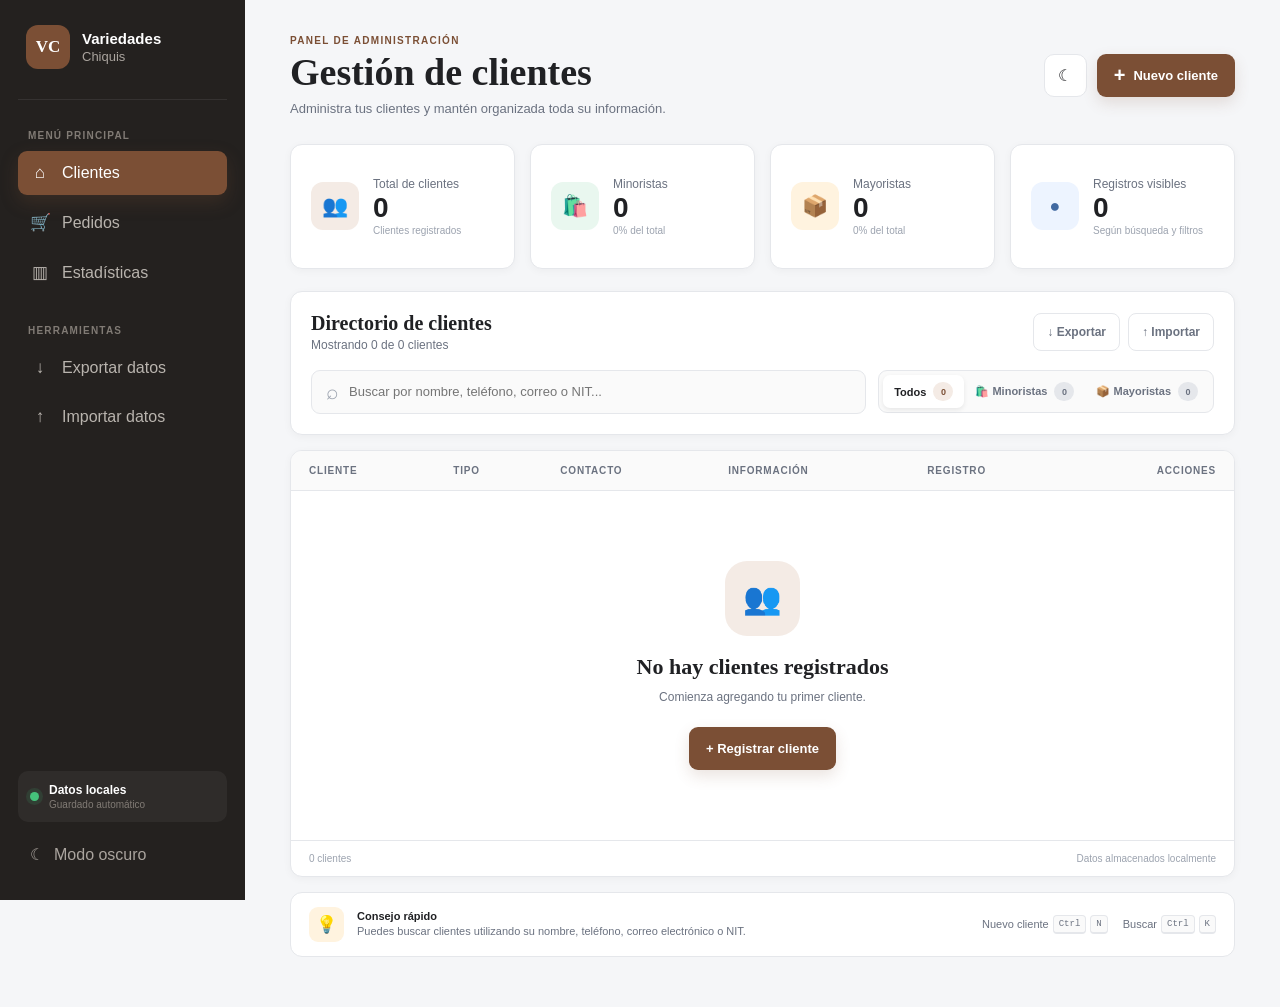
==== index.html @ 00193e31 "Octavo  cambio - Variedades Chisquis S.A~" ====
<!DOCTYPE html>
<!DOCTYPE html>

<html lang="es">
<head>
<meta charset="utf-8"/>
<meta content="width=device-width, initial-scale=1.0" name="viewport"/>
<meta content="Sistema de gestión de clientes de Variedades Chiquis" name="description"/>
<title>Variedades Chiquis | Gestión de Clientes</title>
<link href="https://fonts.googleapis.com" rel="preconnect"/>
<link crossorigin="" href="https://fonts.gstatic.com" rel="preconnect"/>
<link href="cliente.css" rel="stylesheet"/>
<link href="cliente.css" rel="stylesheet"/>
</head>
<body>
<div class="app">
<aside class="sidebar" id="sidebar">
<div class="sidebar-brand">
<div class="brand-logo">
                    VC
                </div>
<div>
<strong>Variedades</strong>
<span>Chiquis</span>
</div>
</div>
<nav class="sidebar-nav">
<p class="nav-title">MENÚ PRINCIPAL</p>
<a class="nav-item active" href="cliente.html" id="btnNavClientes">
<span class="nav-icon">⌂</span>
<span>Clientes</span>
</a>
<a class="nav-item" href="pedidos.html" id="btnNavPedidos">
<span class="nav-icon">🛒</span>
<span>Pedidos</span>
</a>
<button class="nav-item" id="btnNavEstadisticas" type="button">
<span class="nav-icon">▥</span>
<span>Estadísticas</span>
</button>
<p class="nav-title">HERRAMIENTAS</p>
<button class="nav-item" id="btnExportarNav" type="button">
<span class="nav-icon">↓</span>
<span>Exportar datos</span>
</button>
<button class="nav-item" id="btnImportarNav" type="button">
<span class="nav-icon">↑</span>
<span>Importar datos</span>
</button>
</nav>
<div class="sidebar-bottom">
<div class="storage-status">
<span class="status-dot"></span>
<div>
<strong>Datos locales</strong>
<small>Guardado automático</small>
</div>
</div>
<button class="theme-button" id="btnTema" title="Cambiar tema" type="button">
<span id="themeIcon">☾</span>
<span>Modo oscuro</span>
</button>
</div>
</aside>
<main class="main-content">
<!-- HEADER -->
<header class="top-header">
<div class="mobile-brand">
<button aria-label="Abrir menú" class="menu-button" id="btnMenu" type="button">

                        ☰

                    </button>
<div class="mobile-logo">
                        VC
                    </div>
</div>
<div class="welcome">
<span class="eyebrow">
                        PANEL DE ADMINISTRACIÓN
                    </span>
<h1 id="tituloPrincipal">Gestión de clientes</h1>
<p id="descripcionPrincipal">Administra tus clientes y mantén organizada toda su información.</p>
</div>
<div class="header-actions">
<button class="icon-button" id="btnTemaDesktop" title="Cambiar tema" type="button">

                        ☾

                    </button>
<button class="btn btn-primary" id="btnNuevo" type="button">
<span class="plus-icon">+</span>
<span id="textoBtnNuevo">Nuevo cliente</span>
</button>
</div>
</header>
<section class="stats-grid">
<article class="stat-card stat-card-main">
<div class="stat-card-icon">
                        👥
                    </div>
<div class="stat-card-content">
<span>Total de clientes</span>
<strong id="statTotal">
                            0
                        </strong>
<small>
                            Clientes registrados
                        </small>
</div>
</article>
<article class="stat-card">
<div class="stat-card-icon minorista-icon">
                        🛍️
                    </div>
<div class="stat-card-content">
<span>Minoristas</span>
<strong id="statMinorista">
                            0
                        </strong>
<small id="porcentajeMinorista">
                            0% del total
                        </small>
</div>
</article>
<article class="stat-card">
<div class="stat-card-icon mayorista-icon">
                        📦
                    </div>
<div class="stat-card-content">
<span>Mayoristas</span>
<strong id="statMayorista">
                            0
                        </strong>
<small id="porcentajeMayorista">
                            0% del total
                        </small>
</div>
</article>
<article class="stat-card">
<div class="stat-card-icon active-icon">
                        ●
                    </div>
<div class="stat-card-content">
<span>Registros visibles</span>
<strong id="statVisibles">
                            0
                        </strong>
<small>
                            Según búsqueda y filtros
                        </small>
</div>
</article>
</section>
<!-- ESTADÍSTICAS DE PEDIDOS -->

<section class="toolbar-card" id="clientesToolbar">
<div class="toolbar-top">
<div>
<h2>
                            Directorio de clientes
                        </h2>
<p id="resultadoTexto">
                            Mostrando todos los clientes
                        </p>
</div>
<div class="toolbar-actions">
<button class="secondary-button" id="btnExportar" type="button">

                            ↓ Exportar

                        </button>
<button class="secondary-button" id="btnImportar" type="button">

                            ↑ Importar

                        </button>
<input accept=".json" hidden="" id="inputImportar" type="file"/>
</div>
</div>
<div class="toolbar-bottom">
<div class="search-box">
<span class="search-icon">
                            ⌕
                        </span>
<input autocomplete="off" id="searchInput" placeholder="Buscar por nombre, teléfono, correo o NIT..." type="search"/>
<button class="clear-search" id="btnLimpiarBusqueda" title="Limpiar búsqueda" type="button">

                            ×

                        </button>
</div>
<div class="filter-container">
<button class="filter-button active" data-filter="todos" type="button">

                            Todos
                            <span id="countTodos">0</span>
</button>
<button class="filter-button" data-filter="minorista" type="button">

                            🛍️ Minoristas
                            <span id="countMinoristas">0</span>
</button>
<button class="filter-button" data-filter="mayorista" type="button">

                            📦 Mayoristas
                            <span id="countMayoristas">0</span>
</button>
</div>
</div>
</section>
<section class="table-card" id="clientesTableSection">
<div class="table-responsive">
<table class="clientes-table">
<thead>
<tr>
<th>Cliente</th>
<th>Tipo</th>
<th>Contacto</th>
<th>Información</th>
<th>Registro</th>
<th class="actions-header">
                                    Acciones
                                </th>
</tr>
</thead>
<tbody id="tablaBody">
</tbody>
</table>
</div>
<!-- ESTADO VACÍO -->
<div class="empty-state" hidden="" id="emptyState">
<div class="empty-illustration">
                        👥
                    </div>
<h2 id="emptyTitle">
                        No hay clientes registrados
                    </h2>
<p id="emptyDescription">
                        Comienza agregando tu primer cliente.
                    </p>
<button class="btn btn-primary" id="btnNuevoVacio" type="button">

                        + Registrar cliente

                    </button>
</div>
<div class="table-footer">
<span id="tableFooterText">
                        0 clientes
                    </span>
<span>
                        Datos almacenados localmente
                    </span>
</div>
</section>
<!-- MÓDULO DE PEDIDOS -->

<!-- FORMULARIO DE PEDIDO -->

<!-- DETALLE DE PEDIDO -->

<section class="help-card">
<div class="help-icon">
                    💡
                </div>
<div>
<strong>
                        Consejo rápido
                    </strong>
<p>Puedes buscar clientes utilizando su nombre, teléfono, correo electrónico o NIT.</p>
</div>
<div class="keyboard-shortcuts">
<span>
                        Nuevo cliente
                        <kbd>Ctrl</kbd>
<kbd>N</kbd>
</span>
<span>
                        Buscar
                        <kbd>Ctrl</kbd>
<kbd>K</kbd>
</span>
</div>
</section>
</main>
</div>
<div class="overlay" hidden="" id="overlay">
</div>
<aside aria-hidden="true" class="panel" id="panel">
<form id="clienteForm" novalidate="">
<div class="panel-header">
<div>
<span class="panel-eyebrow">
                        CLIENTE
                    </span>
<h2 id="panelTitulo">
                        Nuevo cliente
                    </h2>
<p>
                        Completa la información solicitada.
                    </p>
</div>
<button aria-label="Cerrar" class="btn-close" id="btnCerrarPanel" type="button">

                    ×

                </button>
</div>
<input id="clienteId" type="hidden"/>
<!-- TIPO -->
<div class="form-section">
<div class="section-heading">
<span class="section-number">
                        01
                    </span>
<div>
<strong>
                            Tipo de cliente
                        </strong>
<small>
                            Selecciona la categoría
                        </small>
</div>
</div>
<div class="tipo-toggle">
<input checked="" id="tipoMinorista" name="tipo" type="radio" value="minorista"/>
<label class="tipo-opcion" for="tipoMinorista">
<span class="tipo-opcion-icon">
                            🛍️
                        </span>
<span>
<strong>Minorista</strong>
<small>Compra personal</small>
</span>
</label>
<input id="tipoMayorista" name="tipo" type="radio" value="mayorista"/>
<label class="tipo-opcion" for="tipoMayorista">
<span class="tipo-opcion-icon">
                            📦
                        </span>
<span>
<strong>Mayorista</strong>
<small>Compra por volumen</small>
</span>
</label>
</div>
<p class="field-hint" id="tipoHint">

                    Compra para uso personal, en unidades sueltas.

                </p>
</div>
<!-- DATOS PERSONALES -->
<div class="form-section">
<div class="section-heading">
<span class="section-number">
                        02
                    </span>
<div>
<strong>
                            Información personal
                        </strong>
<small>
                            Datos principales del cliente
                        </small>
</div>
</div>
<div class="field">
<label class="field-label" for="nombre">

                        Nombre completo
                        <span>*</span>
</label>
<div class="input-wrapper">
<span class="input-icon">
                            👤
                        </span>
<input id="nombre" maxlength="100" placeholder="Ej. Ana Lucía Pérez" type="text"/>
</div>
</div>
<div class="field-row">
<div class="field">
<label class="field-label" for="telefono">

                            Teléfono
                            <span>*</span>
</label>
<div class="input-wrapper">
<span class="input-icon">
                                ☎
                            </span>
<input id="telefono" maxlength="20" placeholder="5555-1234" type="tel"/>
</div>
</div>
<div class="field">
<label class="field-label" for="email">

                            Correo electrónico

                        </label>
<div class="input-wrapper">
<span class="input-icon">
                                @
                            </span>
<input id="email" maxlength="120" placeholder="cliente@correo.com" type="email"/>
</div>
</div>
</div>
<div class="field" id="campoDpi">
<label class="field-label" for="dpi">

                        DPI

                    </label>
<div class="input-wrapper">
<span class="input-icon">
                            ID
                        </span>
<input id="dpi" maxlength="20" placeholder="0000 00000 0000" type="text"/>
</div>
</div>
</div>
<!-- DIRECCIÓN -->
<div class="form-section">
<div class="section-heading">
<span class="section-number">
                        03
                    </span>
<div>
<strong>
                            Entrega
                        </strong>
<small>
                            Información para entregas
                        </small>
</div>
</div>
<div class="field">
<label class="field-label" for="direccion">

                        Dirección de entrega

                    </label>
<div class="textarea-wrapper">
<span class="textarea-icon">
                            📍
                        </span>
<textarea id="direccion" maxlength="300" placeholder="Zona, calle, avenida, referencia..." rows="3"></textarea>
</div>
</div>
</div>
<!-- MAYORISTA -->
<div class="form-section wholesale-section" hidden="" id="camposMayorista">
<div class="section-heading">
<span class="section-number">
                        04
                    </span>
<div>
<strong>
                            Información comercial
                        </strong>
<small>
                            Datos exclusivos para mayoristas
                        </small>
</div>
</div>
<div class="field-row">
<div class="field">
<label class="field-label" for="nit">

                            NIT
                            <span>*</span>
</label>
<input id="nit" maxlength="20" placeholder="1234567-8" type="text"/>
</div>
<div class="field">
<label class="field-label" for="descuento">

                            Descuento

                        </label>
<div class="input-suffix">
<input id="descuento" max="100" min="0" type="number" value="0"/>
<span>%</span>
</div>
</div>
</div>
<div class="field">
<label class="field-label" for="limiteCredito">

                        Límite de crédito

                    </label>
<div class="input-prefix">
<span>Q</span>
<input id="limiteCredito" min="0" step="0.01" type="number" value="0"/>
</div>
</div>
</div>
<!-- NOTAS -->
<div class="form-section">
<div class="section-heading">
<span class="section-number">
                        05
                    </span>
<div>
<strong>
                            Notas
                        </strong>
<small>
                            Información interna
                        </small>
</div>
</div>
<div class="field">
<label class="field-label" for="notas">

                        Notas internas

                    </label>
<textarea id="notas" maxlength="300" placeholder="Preferencias, horarios, observaciones..." rows="3"></textarea>
<div class="character-counter">
<span id="notasCounter">0</span>/300
                    </div>
</div>
</div>
<div class="panel-footer">
<button class="btn btn-secondary" id="btnCancelar" type="button">

                    Cancelar

                </button>
<button class="btn btn-primary" type="submit">
<span>✓</span>
                    Guardar cliente

                </button>
</div>
</form>
</aside>
<dialog id="dialogDetalle">
<div class="detail-modal">
<button class="modal-close" id="btnCerrarDetalle" type="button">

                ×

            </button>
<div class="detail-avatar" id="detalleAvatar">

                AP

            </div>
<h2 id="detalleNombre">
                Cliente
            </h2>
<span class="detail-badge" id="detalleTipo">

                Minorista

            </span>
<div class="detail-grid">
<div class="detail-item">
<span>📞 Teléfono</span>
<strong id="detalleTelefono">
                        -
                    </strong>
</div>
<div class="detail-item">
<span>✉ Correo</span>
<strong id="detalleEmail">
                        -
                    </strong>
</div>
<div class="detail-item">
<span>📍 Dirección</span>
<strong id="detalleDireccion">
                        -
                    </strong>
</div>
<div class="detail-item">
<span>📅 Registrado</span>
<strong id="detalleFecha">
                        -
                    </strong>
</div>
<div class="detail-item">
<span>Identificación</span>
<strong id="detalleIdentificacion">
                        -
                    </strong>
</div>
<div class="detail-item">
<span>Información comercial</span>
<strong id="detalleComercial">
                        -
                    </strong>
</div>
</div>
<div class="detail-notes" id="detalleNotasContainer">
<span>📝 Notas</span>
<p id="detalleNotas">
                    Sin notas registradas.
                </p>
</div>
<div class="detail-actions">
<button class="btn btn-secondary" id="btnEditarDetalle" type="button">

                    ✎ Editar

                </button>
<button class="btn btn-whatsapp" id="btnWhatsApp" type="button">

                    💬 WhatsApp

                </button>
<button class="btn btn-primary" id="btnLlamar" type="button">

                    ☎ Llamar

                </button>
</div>
</div>
</dialog>
<dialog id="dialogEliminar">
<div class="delete-modal">
<div class="delete-icon">
                ⚠️
            </div>
<h2>
                ¿Eliminar cliente?
            </h2>
<p>
                Estás a punto de eliminar a
                <strong id="dialogNombreCliente"></strong>.
            </p>
<span class="delete-warning">
                Esta acción no se puede deshacer.
            </span>
<div class="dialog-actions">
<button class="btn btn-secondary" id="btnCancelarEliminar" type="button">

                    Cancelar

                </button>
<button class="btn btn-danger" id="btnConfirmarEliminar" type="button">

                    Eliminar cliente

                </button>
</div>
</div>
</dialog>
<dialog id="dialogOpciones">
<div class="options-modal">
<div class="modal-heading">
<div>
<span class="panel-eyebrow">
                        ADMINISTRACIÓN
                    </span>
<h2>
                        Herramientas
                    </h2>
</div>
<button class="modal-close" id="btnCerrarOpciones" type="button">

                    ×

                </button>
</div>
<button class="option-item" id="btnCargarEjemplos" type="button">
<span>✨</span>
<div>
<strong>Cargar datos de ejemplo</strong>
<small>Agrega clientes de prueba al sistema.</small>
</div>
</button>
<button class="option-item" id="btnExportarOpciones" type="button">
<span>📥</span>
<div>
<strong>Exportar respaldo</strong>
<small>Descarga todos los clientes en formato JSON.</small>
</div>
</button>
<button class="option-item danger-option" id="btnEliminarTodos" type="button">
<span>🗑️</span>
<div>
<strong>Eliminar todos los clientes</strong>
<small>Esta acción eliminará todos los registros.</small>
</div>
</button>
</div>
</dialog>
<div class="toast" id="toast" role="status">
<span class="toast-icon" id="toastIcon">
            ✓
        </span>
<span id="toastMessage">
            Operación realizada.
        </span>
</div><button class="floating-button" id="btnFloating" title="Nuevo cliente" type="button">
        +
    </button>

<script src="cliente.js"></script></body>
</html>
---- cliente.css ----
/*VARIABLES*/

:root {

    --bg: #f5f6f8;
    --surface: #ffffff;
    --surface-2: #fafafa;
    --text: #202124;
    --text-secondary: #6b7280;
    --text-light: #9ca3af;
    --border: #e5e7eb;
    --primary: #7b4f35;
    --primary-dark: #603a27;
    --primary-light: #f4ebe5;
    --green: #23855b;
    --green-bg: #e9f7ef;
    --orange: #b86b1c;
    --orange-bg: #fff3df;
    --red: #c43c3c;
    --red-dark: #a82d2d;
    --red-bg: #fff0f0;
    --blue: #4169a1;
    --blue-bg: #edf4ff;
    --sidebar: #24211f;
    --shadow-sm:
        0 2px 8px rgba(0, 0, 0, 0.04);
    --shadow:
        0 10px 30px rgba(0, 0, 0, 0.07);
    --shadow-lg:
        0 20px 60px rgba(0, 0, 0, 0.16);
    --radius-sm: 8px;
    --radius: 12px;
    --radius-lg: 18px;
    --font-title: "Playfair Display", serif;
    --font: "DM Sans", sans-serif;
    --transition: 0.25s ease;
}

body.dark {

    --bg: #151413;
    --surface: #211f1d;
    --surface-2: #292725;
    --text: #f5f5f5;
    --text-secondary: #aaa6a1;
    --text-light: #817c77;
    --border: #3a3734;
    --primary-light: #392b23;
    --green-bg: #183528;
    --orange-bg: #392c1d;
    --red-bg: #392020;
    --blue-bg: #202d40;
    --sidebar: #181716;
}

* {
    box-sizing: border-box;
    margin: 0;
    padding: 0;
}

html {
    scroll-behavior: smooth;
}

body {

    min-height: 100vh;
    background: var(--bg);
    color: var(--text);
    font-family: var(--font);
    transition:
        background var(--transition),
        color var(--transition);
}

button,
input,
textarea {
    font: inherit;
}

button {
    border: 0;
}

button:focus-visible,
input:focus-visible,
textarea:focus-visible {
    outline: 3px solid rgba(123, 79, 53, 0.2);
    outline-offset: 2px;
}

.app {
    min-height: 100vh;
    display: flex;
}

.sidebar {

    position: fixed;
    left: 0;
    top: 0;
    width: 245px;
    height: 100vh;
    display: flex;
    flex-direction: column;
    padding: 25px 18px;
    background: var(--sidebar);
    color: white;
    z-index: 150;
}

.sidebar-brand {

    display: flex;
    align-items: center;
    gap: 12px;
    padding: 0 8px 30px;
    border-bottom:
        1px solid rgba(255,255,255,0.08);
}

.brand-logo {

    width: 44px;
    height: 44px;

    display: flex;
    align-items: center;
    justify-content: center;
    border-radius: 12px;
    background: var(--primary);
    color: white;
    font-family: var(--font-title);
    font-weight: 700;
    font-size: 17px;
}

.sidebar-brand strong,
.sidebar-brand span {
    display: block;
}

.sidebar-brand strong {
    font-size: 15px;
}

.sidebar-brand span {
    color: #aaa49e;
    font-size: 13px;
    margin-top: 2px;
}


/* NAV */

.sidebar-nav {
    padding-top: 30px;
    flex: 1;
}

.nav-title {

    margin: 0 10px 10px;
    color: #817b75;
    font-size: 10px;
    font-weight: 700;
    letter-spacing: 0.12em;
}

.nav-title:not(:first-child) {
    margin-top: 30px;
}

.nav-item {

    width: 100%;
    display: flex;
    align-items: center;
    gap: 12px;
    padding: 12px;
    margin-bottom: 5px;
    border-radius: 9px;
    background: transparent;
    color: #b9b4ae;
    text-align: left;
    cursor: pointer;
    text-decoration: none;
    transition: var(--transition);
}

.nav-item:hover {

    background: rgba(255,255,255,0.07);
    color: white;
}

.nav-item.active {

    background: var(--primary);
    color: white;
    box-shadow:
        0 7px 18px rgba(123,79,53,0.25);
}

.nav-icon {

    width: 20px;
    text-align: center;
    font-size: 17px;
}


/* SIDEBAR BOTTOM */

.sidebar-bottom {
    padding-top: 20px;
}

.storage-status {

    display: flex;
    align-items: center;
    gap: 10px;
    padding: 12px;
    margin-bottom: 12px;
    border-radius: 10px;
    background: rgba(255,255,255,0.05);
}

.status-dot {

    width: 9px;
    height: 9px;
    border-radius: 50%;
    background: #45c27b;
    box-shadow:
        0 0 0 4px rgba(69,194,123,0.12);
}

.storage-status strong,
.storage-status small {
    display: block;
}

.storage-status strong {
    font-size: 12px;
}

.storage-status small {
    margin-top: 2px;
    color: #817b75;
    font-size: 10px;
}

.theme-button {

    width: 100%;

    display: flex;
    align-items: center;
    gap: 10px;
    padding: 11px 12px;
    border-radius: 9px;
    background: transparent;
    color: #aaa49e;
    cursor: pointer;
    transition: var(--transition);
}

.theme-button:hover {
    background: rgba(255,255,255,0.07);
    color: white;
}

.main-content {

    width: calc(100% - 245px);
    margin-left: 245px;
    padding: 35px 45px 50px;
    max-width: 1700px;
}

.top-header {

    display: flex;
    align-items: center;
    justify-content: space-between;
    gap: 30px;
    margin-bottom: 28px;
}

.eyebrow,
.panel-eyebrow {

    display: block;
    margin-bottom: 5px;
    color: var(--primary);
    font-size: 10px;
    font-weight: 700;
    letter-spacing: 0.13em;
}

.welcome h1 {

    font-family: var(--font-title);
    font-size: clamp(28px, 3vw, 38px);
    line-height: 1.15;
}

.welcome p {

    margin-top: 6px;
    color: var(--text-secondary);
    font-size: 13px;
}

.header-actions {

    display: flex;
    align-items: center;
    gap: 10px;
}

.icon-button {

    width: 43px;
    height: 43px;
    border: 1px solid var(--border);
    border-radius: 10px;
    background: var(--surface);
    color: var(--text);
    cursor: pointer;
    transition: var(--transition);
}

.icon-button:hover {
    transform: translateY(-2px);
    box-shadow: var(--shadow-sm);
}

.mobile-brand,
.menu-button {
    display: none;
}

.btn {

    min-height: 43px;
    display: inline-flex;
    align-items: center;
    justify-content: center;
    gap: 8px;
    padding: 0 17px;
    border-radius: 9px;
    font-size: 13px;
    font-weight: 600;
    cursor: pointer;
    transition:
        transform var(--transition),
        background var(--transition),
        box-shadow var(--transition);
}

.btn:hover {
    transform: translateY(-1px);
}

.btn-primary {

    background: var(--primary);

    color: white;
    box-shadow:
        0 6px 15px rgba(123,79,53,0.16);
}

.btn-primary:hover {
    background: var(--primary-dark);
}

.btn-secondary {

    background: var(--surface-2);
    color: var(--text);
    border: 1px solid var(--border);
}

.btn-secondary:hover {
    background: var(--border);
}

.btn-danger {

    background: var(--red);
    color: white;
}

.btn-danger:hover {
    background: var(--red-dark);
}

.btn-whatsapp {
    background: #1f9d63;
    color: white;
}

.plus-icon {
    font-size: 20px;
    line-height: 0;
}

.stats-grid {

    display: grid;
    grid-template-columns:
        repeat(4, 1fr);
    gap: 15px;
    margin-bottom: 22px;
}

.stat-card {

    display: flex;
    align-items: center;
    gap: 14px;
    min-height: 125px;
    padding: 20px;
    background: var(--surface);
    border:
        1px solid var(--border);
    border-radius: var(--radius);
    box-shadow: var(--shadow-sm);
    transition: var(--transition);
}

.stat-card:hover {

    transform: translateY(-3px);
    box-shadow: var(--shadow);
}

.stat-card-icon {

    width: 48px;
    height: 48px;
    flex-shrink: 0;
    display: flex;
    align-items: center;
    justify-content: center;
    border-radius: 12px;
    background: var(--primary-light);
    font-size: 21px;
}

.minorista-icon {
    background: var(--green-bg);
}

.mayorista-icon {
    background: var(--orange-bg);
}

.active-icon {

    background: var(--blue-bg);
    color: var(--blue);
    font-size: 18px;
}

.stat-card-content span,
.stat-card-content small {

    display: block;
}

.stat-card-content span {

    color: var(--text-secondary);
    font-size: 12px;
}

.stat-card-content strong {

    display: block;
    margin: 3px 0;
    font-size: 28px;
    line-height: 1;
}

.stat-card-content small {

    color: var(--text-light);
    font-size: 10px;
}

.toolbar-card {

    padding: 20px;
    margin-bottom: 15px;
    background: var(--surface);
    border:
        1px solid var(--border);
    border-radius: var(--radius);
    box-shadow: var(--shadow-sm);
}

.toolbar-top {

    display: flex;
    align-items: center;
    justify-content: space-between;
    gap: 20px;
    margin-bottom: 18px;
}

.toolbar-top h2 {

    font-family: var(--font-title);
    font-size: 20px;
}

.toolbar-top p {

    margin-top: 3px;
    color: var(--text-secondary);
    font-size: 12px;
}

.toolbar-actions {

    display: flex;
    gap: 8px;
}

.secondary-button {

    min-height: 38px;
    padding: 0 13px;
    border:
        1px solid var(--border);
    border-radius: 8px;
    background: var(--surface);
    color: var(--text-secondary);
    font-size: 12px;
    font-weight: 600;
    cursor: pointer;
    transition: var(--transition);
}

.secondary-button:hover {

    color: var(--text);
    background: var(--surface-2);
}

.toolbar-bottom {

    display: flex;
    align-items: center;
    gap: 12px;
}


/* SEARCH */

.search-box {

    position: relative;
    flex: 1;
    min-height: 43px;
    display: flex;
    align-items: center;
    border:
        1px solid var(--border);
    border-radius: 9px;
    background: var(--surface-2);
    transition: var(--transition);
}

.search-box:focus-within {

    border-color: var(--primary);
    box-shadow:
        0 0 0 3px rgba(123,79,53,0.08);
}

.search-icon {

    padding-left: 14px;
    color: var(--text-light);
    font-size: 21px;
}

.search-box input {

    width: 100%;
    height: 42px;
    padding: 0 10px;
    border: 0;
    outline: 0;
    background: transparent;
    color: var(--text);
    font-size: 13px;
}

.clear-search {

    display: none;
    margin-right: 8px;
    width: 25px;
    height: 25px;
    border-radius: 50%;
    background: var(--border);
    color: var(--text-secondary);
    cursor: pointer;
}

.clear-search.visible {
    display: block;
}

.filter-container {

    display: flex;
    padding: 4px;
    border-radius: 9px;
    background: var(--surface-2);
    border: 1px solid var(--border);
}

.filter-button {

    display: flex;
    align-items: center;
    gap: 7px;
    min-height: 33px;
    padding: 0 11px;
    border-radius: 7px;

    background: transparent;
    color: var(--text-secondary);
    font-size: 11px;
    font-weight: 600;
    cursor: pointer;
    transition: var(--transition);
}

.filter-button span {

    display: inline-flex;
    min-width: 20px;
    height: 19px;
    align-items: center;
    justify-content: center;
    border-radius: 10px;
    background: var(--border);
    font-size: 9px;
}

.filter-button:hover {
    color: var(--text);
}

.filter-button.active {

    background: var(--surface);
    color: var(--text);
    box-shadow:
        0 2px 5px rgba(0,0,0,0.08);
}

.filter-button.active span {
    background: var(--primary-light);
    color: var(--primary);
}

.table-card {

    overflow: hidden;
    background: var(--surface);
    border:
        1px solid var(--border);
    border-radius: var(--radius);
    box-shadow: var(--shadow-sm);
}

.table-responsive {
    width: 100%;
    overflow-x: auto;
}

.clientes-table {

    width: 100%;
    min-width: 900px;
    border-collapse: collapse;
}

.clientes-table th {

    padding: 14px 18px;
    background: var(--surface-2);
    border-bottom:
        1px solid var(--border);
    color: var(--text-secondary);
    text-align: left;
    font-size: 10px;
    font-weight: 700;
    text-transform: uppercase;
    letter-spacing: 0.08em;
}

.clientes-table td {

    padding: 16px 18px;
    border-bottom:
        1px solid var(--border);
    font-size: 12px;
    vertical-align: middle;
}

.clientes-table tbody tr {

    transition:
        background var(--transition);
}

.clientes-table tbody tr:hover {
    background: var(--surface-2);
}

.clientes-table tbody tr:last-child td {
    border-bottom: 0;
}

.cliente-info {
    display: flex;
    align-items: center;
    gap: 11px;
}

.cliente-avatar {
    width: 42px;
    height: 42px;
    flex-shrink: 0;
    display: flex;
    align-items: center;
    justify-content: center;
    border-radius: 50%;
    background: var(--primary-light);
    color: var(--primary);
    font-size: 12px;
    font-weight: 700;
}

.cliente-nombre {

    max-width: 190px;
    font-weight: 700;
    overflow: hidden;
    text-overflow: ellipsis;
    white-space: nowrap;
}

.cliente-subtitle {

    margin-top: 3px;
    color: var(--text-light);
    font-size: 10px;
}

.tipo-badge {

    display: inline-flex;
    align-items: center;
    gap: 5px;
    padding: 6px 9px;
    border-radius: 20px;
    font-size: 10px;
    font-weight: 700;
}

.tipo-badge--minorista {

    background: var(--green-bg);
    color: var(--green);
}

.tipo-badge--mayorista {

    background: var(--orange-bg);
    color: var(--orange);
}

.contacto span {
    display: block;
}

.contacto-phone {

    font-weight: 600;
    color: var(--text);
}

.contacto-email {

    margin-top: 3px;
    max-width: 180px;
    overflow: hidden;
    text-overflow: ellipsis;
    white-space: nowrap;
    color: var(--text-secondary);
    font-size: 10px;
}


/* INFO */

.info-item {

    display: flex;
    align-items: center;
    gap: 5px;
    margin-bottom: 4px;
    color: var(--text-secondary);
    font-size: 10px;
}

.info-item:last-child {
    margin-bottom: 0;
}

.actions-header {
    text-align: right !important;
}

.acciones {

    display: flex;
    justify-content: flex-end;
    gap: 5px;
}

.btn-accion {

    width: 33px;
    height: 33px;
    display: flex;
    align-items: center;
    justify-content: center;
    border:
        1px solid var(--border);
    border-radius: 8px;
    background: var(--surface);
    color: var(--text-secondary);
    cursor: pointer;
    transition: var(--transition);
}

.btn-accion:hover {

    background: var(--surface-2);
    color: var(--text);
    transform: translateY(-1px);
}

.btn-accion.eliminar:hover {

    background: var(--red-bg);
    border-color: #efbaba;
    color: var(--red);
}


/* TABLE FOOTER */

.table-footer {

    display: flex;
    align-items: center;
    justify-content: space-between;
    padding: 12px 18px;
    border-top:
        1px solid var(--border);
    color: var(--text-light);
    font-size: 10px;
}

.empty-state {
    padding: 70px 20px;
    text-align: center;
}

.empty-illustration {

    width: 75px;
    height: 75px;
    display: flex;
    align-items: center;
    justify-content: center;
    margin: 0 auto 18px;
    border-radius: 22px;
    background: var(--primary-light);
    font-size: 31px;
}

.empty-state h2 {

    font-family: var(--font-title);
    font-size: 22px;
}

.empty-state p {

    max-width: 420px;
    margin: 8px auto 20px;
    color: var(--text-secondary);
    font-size: 12px;
    line-height: 1.6;
}

.help-card {

    display: flex;
    align-items: center;
    gap: 13px;
    margin-top: 15px;
    padding: 14px 18px;
    border:
        1px solid var(--border);
    border-radius: var(--radius);
    background: var(--surface);
    color: var(--text-secondary);
    font-size: 11px;
}

.help-icon {

    width: 35px;
    height: 35px;
    display: flex;
    align-items: center;
    justify-content: center;
    border-radius: 9px;
    background: var(--orange-bg);
    font-size: 17px;
}

.help-card strong {

    display: block;
    color: var(--text);
    font-size: 11px;
}

.help-card p {

    margin-top: 2px;
    line-height: 1.4;
}

.keyboard-shortcuts {

    display: flex;
    gap: 15px;
    margin-left: auto;
}

.keyboard-shortcuts span {

    display: flex;
    align-items: center;
    gap: 4px;
    white-space: nowrap;
}

kbd {

    padding: 3px 5px;
    border:
        1px solid var(--border);
    border-bottom-width: 2px;
    border-radius: 4px;
    background: var(--surface-2);
    font-size: 9px;
}

.overlay {

    position: fixed;
    inset: 0;
    background: rgba(15,13,12,0.52);
    backdrop-filter: blur(2px);
    z-index: 140;
}

.overlay[hidden] {
    display: none;
}

.panel {

    position: fixed;
    top: 0;
    right: 0;
    width: min(530px, 100%);
    height: 100vh;
    overflow-y: auto;
    padding: 28px;
    background: var(--surface);
    z-index: 200;
    box-shadow: -15px 0 50px rgba(0,0,0,0.16);
    transform: translateX(100%);
    visibility: hidden;
    transition:
        transform 0.35s ease,
        visibility 0.35s ease;
}

.panel.is-open {

    transform: translateX(0);
    visibility: visible;
}

.panel-header {

    display: flex;

    justify-content: space-between;
    align-items: flex-start;
    gap: 20px;
    margin-bottom: 25px;
}

.panel-header h2 {

    font-family: var(--font-title);
    font-size: 27px;
}

.panel-header p {

    margin-top: 5px;
    color: var(--text-secondary);
    font-size: 11px;
}

.btn-close,
.modal-close {

    width: 38px;
    height: 38px;
    display: flex;
    align-items: center;
    justify-content: center;
    flex-shrink: 0;
    border-radius: 9px;
    background: var(--surface-2);
    border:
        1px solid var(--border);
    color: var(--text);
    cursor: pointer;
    font-size: 23px;
    transition: var(--transition);
}

.btn-close:hover,
.modal-close:hover {

    background: var(--red-bg);

    color: var(--red);
}

.form-section {

    margin-bottom: 25px;
    padding-bottom: 22px;
    border-bottom:
        1px solid var(--border);
}

.form-section:last-of-type {
    border-bottom: 0;
}

.section-heading {

    display: flex;
    align-items: center;
    gap: 10px;
    margin-bottom: 16px;
}

.section-number {

    width: 30px;
    height: 30px;
    display: flex;
    align-items: center;
    justify-content: center;
    border-radius: 8px;
    background: var(--primary-light);
    color: var(--primary);
    font-size: 10px;
    font-weight: 700;
}

.section-heading strong,
.section-heading small {

    display: block;
}

.section-heading strong {
    font-size: 12px;
}

.section-heading small {

    margin-top: 2px;
    color: var(--text-light);
    font-size: 9px;
}

.field {
    margin-bottom: 15px;
}

.field:last-child {
    margin-bottom: 0;
}

.field-row {

    display: grid;
    grid-template-columns:
        1fr 1fr;
    gap: 12px;
}

.field-label {

    display: block;
    margin-bottom: 7px;
    font-size: 11px;
    font-weight: 700;
}

.field-label span {
    color: var(--red);
}

.input-wrapper {

    position: relative;
    display: flex;
    align-items: center;
}

.input-icon {

    position: absolute;
    left: 12px;
    color: var(--text-light);
    font-size: 12px;
    pointer-events: none;
}

.field input,
.field textarea {

    width: 100%;
    border:
        1px solid var(--border);
    border-radius: 9px;
    background: var(--surface);
    color: var(--text);
    outline: none;
    font-size: 12px;
    transition: var(--transition);
}

.field input {

    height: 43px;
    padding: 0 12px;
}

.input-wrapper input {
    padding-left: 35px;
}

.field textarea {

    padding: 12px;
    resize: vertical;
    min-height: 80px;
}

.field input:focus,
.field textarea:focus {

    border-color: var(--primary);

    box-shadow:
        0 0 0 3px rgba(123,79,53,0.08);
}

.field input.error,
.field textarea.error {

    border-color: var(--red);
    box-shadow:
        0 0 0 3px rgba(196,60,60,0.08);
}

.error-message {

    margin-top: 5px;
    color: var(--red);
    font-size: 10px;
}

.field-hint {

    margin-top: 8px;
    color: var(--text-secondary);
    font-size: 10px;
    line-height: 1.5;
}

.tipo-toggle {

    display: grid;

    grid-template-columns:
        1fr 1fr;

    gap: 8px;
}

.tipo-toggle input {

    position: absolute;

    opacity: 0;

    pointer-events: none;
}

.tipo-opcion {

    display: flex;
    align-items: center;
    gap: 10px;
    padding: 12px;
    border:
        1px solid var(--border);
    border-radius: 10px;
    background: var(--surface);
    cursor: pointer;
    transition: var(--transition);
}

.tipo-opcion:hover {
    border-color: var(--primary);
}

.tipo-opcion-icon {

    width: 34px;
    height: 34px;
    display: flex;
    align-items: center;
    justify-content: center;
    border-radius: 8px;
    background: var(--surface-2);
    font-size: 16px;
}

.tipo-opcion strong,
.tipo-opcion small {

    display: block;
}

.tipo-opcion strong {
    font-size: 11px;
}

.tipo-opcion small {

    margin-top: 2px;
    color: var(--text-light);
    font-size: 9px;
}

#tipoMinorista:checked + .tipo-opcion {

    border-color: var(--green);
    background: var(--green-bg);
    color: var(--green);
}

#tipoMayorista:checked + .tipo-opcion {

    border-color: var(--orange);
    background: var(--orange-bg);
    color: var(--orange);
}

.wholesale-section {

    padding: 18px;
    border:
        1px solid #ead7bd;

    border-radius: 12px;
    background: var(--orange-bg);
}

.wholesale-section[hidden] {
    display: none;
}


/* PREFIX / SUFFIX */

.input-prefix,
.input-suffix {

    position: relative;
}

.input-prefix span,
.input-suffix span {

    position: absolute;
    top: 50%;
    transform:
        translateY(-50%);

    color: var(--text-secondary);
    font-size: 12px;
    font-weight: 700;
}

.input-prefix span {
    left: 12px;
}

.input-prefix input {
    padding-left: 29px;
}

.input-suffix span {
    right: 12px;
}

.input-suffix input {
    padding-right: 30px;
}


/* TEXTAREA */

.textarea-wrapper {
    position: relative;
}

.textarea-icon {

    position: absolute;

    top: 12px;
    left: 12px;
    z-index: 1;
}

.textarea-wrapper textarea {
    padding-left: 35px;
}

.character-counter {

    margin-top: 4px;
    text-align: right;
    color: var(--text-light);
    font-size: 9px;
}


/* PANEL FOOTER */

.panel-footer {

    position: sticky;
    bottom: -28px;
    display: flex;
    justify-content: flex-end;
    gap: 8px;
    padding: 18px 0 10px;
    background:
        linear-gradient(
            transparent,
            var(--surface) 25%
        );
}

dialog {

    width: min(480px, calc(100% - 30px));
    padding: 0;
    border: 0;
    border-radius: 18px;
    background: var(--surface);
    color: var(--text);
    box-shadow: var(--shadow-lg);
    overflow: hidden;
}

dialog::backdrop {

    background:
        rgba(15,13,12,0.55);

    backdrop-filter:
        blur(3px);
}


/* DETAIL */

.detail-modal {

    position: relative;
    padding: 35px;
}

.modal-close {

    position: absolute;
    top: 18px;
    right: 18px;
}

.detail-avatar {

    width: 75px;
    height: 75px;
    display: flex;
    align-items: center;
    justify-content: center;
    margin: 0 auto 13px;
    border-radius: 22px;
    background: var(--primary-light);
    color: var(--primary);
    font-size: 23px;
    font-weight: 700;
}

.detail-modal > h2 {

    text-align: center;
    font-family: var(--font-title);
    font-size: 25px;
}

.detail-badge {

    display: table;
    margin: 8px auto 25px;
    padding: 6px 11px;
    border-radius: 20px;
    background: var(--green-bg);
    color: var(--green);
    font-size: 10px;
    font-weight: 700;
}

.detail-grid {

    display: grid;
    grid-template-columns:
        1fr 1fr;

    gap: 10px;
}

.detail-item {

    padding: 13px;
    border:
        1px solid var(--border);
    border-radius: 9px;
    background: var(--surface-2);
}

.detail-item span,
.detail-item strong {

    display: block;
}

.detail-item span {

    color: var(--text-light);
    font-size: 9px;
}

.detail-item strong {

    margin-top: 5px;
    font-size: 11px;
    overflow-wrap: anywhere;
}

.detail-notes {

    margin-top: 12px;
    padding: 13px;
    border-radius: 9px;
    background: var(--primary-light);
}

.detail-notes span {

    color: var(--primary);
    font-size: 10px;
    font-weight: 700;
}

.detail-notes p {

    margin-top: 5px;
    color: var(--text-secondary);
    font-size: 11px;
    line-height: 1.5;
}

.detail-actions {

    display: flex;
    gap: 7px;
    margin-top: 20px;
}

.detail-actions .btn {
    flex: 1;
}

.delete-modal {

    padding: 35px;
    text-align: center;
}

.delete-icon {

    width: 65px;
    height: 65px;
    display: flex;
    align-items: center;
    justify-content: center;
    margin: 0 auto 15px;
    border-radius: 20px;
    background: var(--red-bg);
    font-size: 28px;
}

.delete-modal h2 {

    font-family: var(--font-title);
    font-size: 23px;
}

.delete-modal p {

    margin-top: 8px;
    color: var(--text-secondary);
    font-size: 12px;
    line-height: 1.5;
}

.delete-warning {

    display: inline-block;
    margin-top: 8px;
    color: var(--red);
    font-size: 10px;
}

.dialog-actions {

    display: flex;
    justify-content: center;
    gap: 8px;
    margin-top: 25px;
}


/* OPTIONS */

.options-modal {
    padding: 28px;
}

.modal-heading {

    display: flex;
    justify-content: space-between;
    margin-bottom: 20px;
}

.modal-heading h2 {

    font-family: var(--font-title);
    font-size: 24px;
}

.option-item {

    width: 100%;
    display: flex;
    align-items: center;
    gap: 12px;
    padding: 14px;
    margin-bottom: 8px;
    border:
        1px solid var(--border);

    border-radius: 10px;
    background: var(--surface);
    color: var(--text);
    text-align: left;
    cursor: pointer;
    transition: var(--transition);
}

.option-item:hover {
    background: var(--surface-2);
    transform: translateX(3px);
}

.option-item > span {
    font-size: 20px;
}

.option-item strong,
.option-item small {
    display: block;
}

.option-item strong {
    font-size: 11px;
}

.option-item small {

    margin-top: 3px;
    color: var(--text-secondary);
    font-size: 9px;
}

.danger-option {
    color: var(--red);
}

.toast {

    position: fixed;
    right: 25px;
    bottom: 25px;
    max-width: 350px;
    display: flex;
    align-items: center;
    gap: 10px;
    padding: 12px 16px;
    border-radius: 10px;
    background: #252321;
    color: white;
    box-shadow: var(--shadow-lg);
    opacity: 0;
    transform:
        translateY(20px);

    pointer-events: none;
    z-index: 500;
    transition:
        opacity 0.25s ease,
        transform 0.25s ease;
}

.toast.show {

    opacity: 1;
    transform:
        translateY(0);
}

.toast-icon {

    width: 25px;
    height: 25px;
    display: flex;
    align-items: center;
    justify-content: center;
    border-radius: 50%;
    background: #3e9c68;
    font-size: 12px;
}

.floating-button {

    display: none;
    position: fixed;
    right: 20px;
    bottom: 20px;
    width: 55px;
    height: 55px;
    border-radius: 50%;
    background: var(--primary);
    color: white;
    font-size: 28px;
    box-shadow: var(--shadow-lg);
    cursor: pointer;
    z-index: 100;
}

@keyframes fadeIn {

    from {
        opacity: 0;
        transform: translateY(8px);
    }

    to {
        opacity: 1;
        transform: translateY(0);
    }
}

.clientes-table tbody tr {
    animation: fadeIn 0.25s ease both;
}

@media (max-width: 1200px) {

    .main-content {
        padding: 30px;
    }

    .stats-grid {
        grid-template-columns:
            repeat(2, 1fr);
    }
}


@media (max-width: 900px) {

    .sidebar {

        transform:
            translateX(-100%);

        transition:
            transform 0.3s ease;
    }

    .sidebar.open {
        transform:
            translateX(0);
    }

    .main-content {

        width: 100%;
        margin-left: 0;

        padding: 25px 20px 40px;
    }

    .mobile-brand {

        display: flex;
        align-items: center;
        gap: 8px;
    }

    .menu-button {

        display: flex;

        width: 40px;
        height: 40px;

        align-items: center;
        justify-content: center;

        border-radius: 9px;

        background: var(--surface);

        border:
            1px solid var(--border);

        color: var(--text);

        cursor: pointer;

        font-size: 19px;
    }

    .mobile-logo {

        width: 38px;
        height: 38px;

        display: flex;

        align-items: center;
        justify-content: center;

        border-radius: 9px;

        background: var(--primary);

        color: white;

        font-family: var(--font-title);

        font-size: 14px;
        font-weight: 700;
    }

    .top-header {
        align-items: flex-start;
    }

    .toolbar-bottom {

        flex-direction: column;

        align-items: stretch;
    }

    .filter-container {

        width: 100%;
    }

    .filter-button {

        flex: 1;

        justify-content: center;
    }

}

@media (max-width: 650px) {

    .main-content {
        padding: 20px 12px 30px;
    }

    .top-header {

        gap: 10px;

        flex-wrap: wrap;
    }

    .welcome {

        order: 2;

        width: 100%;
    }

    .header-actions {
        margin-left: auto;
    }

    .header-actions .icon-button {
        display: none;
    }

    .header-actions .btn {
        min-height: 40px;
    }

    .stats-grid {

        grid-template-columns:
            1fr 1fr;
        gap: 8px;
    }

    .stat-card {

        min-height: 105px;
        padding: 13px;
        gap: 9px;
    }

    .stat-card-icon {

        width: 38px;
        height: 38px;

        font-size: 16px;
    }

    .stat-card-content strong {
        font-size: 22px;
    }

    .toolbar-top {

        align-items: flex-start;
        flex-direction: column;
    }

    .toolbar-actions {

        width: 100%;
    }

    .secondary-button {

        flex: 1;
    }

    .filter-container {

        overflow-x: auto;
    }

    .filter-button {

        white-space: nowrap;
    }

    .help-card {
        flex-wrap: wrap;
    }

    .keyboard-shortcuts {

        width: 100%;

        margin-left: 0;
    }

    .panel {

        padding: 22px 18px;
    }

    .field-row {

        grid-template-columns:
            1fr;
    }

    .tipo-toggle {

        grid-template-columns:
            1fr;
    }

    .detail-grid {

        grid-template-columns:
            1fr;
    }

    .detail-actions {

        flex-direction: column;
    }

    .dialog-actions {

        flex-direction: column;
    }

    .dialog-actions .btn {

        width: 100%;
    }

    .floating-button {
        display: flex;

        align-items: center;
        justify-content: center;
    }

    .toast {

        left: 15px;
        right: 15px;
        bottom: 15px;

        max-width: none;
    }

}

@media (max-width: 400px) {

    .stats-grid {
        grid-template-columns: 1fr;
    }

    .stat-card {
        min-height: 90px;
    }

    .welcome h1 {
        font-size: 27px;
    }

    .filter-button {
        padding: 0 8px;
        font-size: 10px;
    }
}
---- cliente.css ----
/*VARIABLES*/

:root {

    --bg: #f5f6f8;
    --surface: #ffffff;
    --surface-2: #fafafa;
    --text: #202124;
    --text-secondary: #6b7280;
    --text-light: #9ca3af;
    --border: #e5e7eb;
    --primary: #7b4f35;
    --primary-dark: #603a27;
    --primary-light: #f4ebe5;
    --green: #23855b;
    --green-bg: #e9f7ef;
    --orange: #b86b1c;
    --orange-bg: #fff3df;
    --red: #c43c3c;
    --red-dark: #a82d2d;
    --red-bg: #fff0f0;
    --blue: #4169a1;
    --blue-bg: #edf4ff;
    --sidebar: #24211f;
    --shadow-sm:
        0 2px 8px rgba(0, 0, 0, 0.04);
    --shadow:
        0 10px 30px rgba(0, 0, 0, 0.07);
    --shadow-lg:
        0 20px 60px rgba(0, 0, 0, 0.16);
    --radius-sm: 8px;
    --radius: 12px;
    --radius-lg: 18px;
    --font-title: "Playfair Display", serif;
    --font: "DM Sans", sans-serif;
    --transition: 0.25s ease;
}

body.dark {

    --bg: #151413;
    --surface: #211f1d;
    --surface-2: #292725;
    --text: #f5f5f5;
    --text-secondary: #aaa6a1;
    --text-light: #817c77;
    --border: #3a3734;
    --primary-light: #392b23;
    --green-bg: #183528;
    --orange-bg: #392c1d;
    --red-bg: #392020;
    --blue-bg: #202d40;
    --sidebar: #181716;
}

* {
    box-sizing: border-box;
    margin: 0;
    padding: 0;
}

html {
    scroll-behavior: smooth;
}

body {

    min-height: 100vh;
    background: var(--bg);
    color: var(--text);
    font-family: var(--font);
    transition:
        background var(--transition),
        color var(--transition);
}

button,
input,
textarea {
    font: inherit;
}

button {
    border: 0;
}

button:focus-visible,
input:focus-visible,
textarea:focus-visible {
    outline: 3px solid rgba(123, 79, 53, 0.2);
    outline-offset: 2px;
}

.app {
    min-height: 100vh;
    display: flex;
}

.sidebar {

    position: fixed;
    left: 0;
    top: 0;
    width: 245px;
    height: 100vh;
    display: flex;
    flex-direction: column;
    padding: 25px 18px;
    background: var(--sidebar);
    color: white;
    z-index: 150;
}

.sidebar-brand {

    display: flex;
    align-items: center;
    gap: 12px;
    padding: 0 8px 30px;
    border-bottom:
        1px solid rgba(255,255,255,0.08);
}

.brand-logo {

    width: 44px;
    height: 44px;

    display: flex;
    align-items: center;
    justify-content: center;
    border-radius: 12px;
    background: var(--primary);
    color: white;
    font-family: var(--font-title);
    font-weight: 700;
    font-size: 17px;
}

.sidebar-brand strong,
.sidebar-brand span {
    display: block;
}

.sidebar-brand strong {
    font-size: 15px;
}

.sidebar-brand span {
    color: #aaa49e;
    font-size: 13px;
    margin-top: 2px;
}


/* NAV */

.sidebar-nav {
    padding-top: 30px;
    flex: 1;
}

.nav-title {

    margin: 0 10px 10px;
    color: #817b75;
    font-size: 10px;
    font-weight: 700;
    letter-spacing: 0.12em;
}

.nav-title:not(:first-child) {
    margin-top: 30px;
}

.nav-item {

    width: 100%;
    display: flex;
    align-items: center;
    gap: 12px;
    padding: 12px;
    margin-bottom: 5px;
    border-radius: 9px;
    background: transparent;
    color: #b9b4ae;
    text-align: left;
    cursor: pointer;
    text-decoration: none;
    transition: var(--transition);
}

.nav-item:hover {

    background: rgba(255,255,255,0.07);
    color: white;
}

.nav-item.active {

    background: var(--primary);
    color: white;
    box-shadow:
        0 7px 18px rgba(123,79,53,0.25);
}

.nav-icon {

    width: 20px;
    text-align: center;
    font-size: 17px;
}


/* SIDEBAR BOTTOM */

.sidebar-bottom {
    padding-top: 20px;
}

.storage-status {

    display: flex;
    align-items: center;
    gap: 10px;
    padding: 12px;
    margin-bottom: 12px;
    border-radius: 10px;
    background: rgba(255,255,255,0.05);
}

.status-dot {

    width: 9px;
    height: 9px;
    border-radius: 50%;
    background: #45c27b;
    box-shadow:
        0 0 0 4px rgba(69,194,123,0.12);
}

.storage-status strong,
.storage-status small {
    display: block;
}

.storage-status strong {
    font-size: 12px;
}

.storage-status small {
    margin-top: 2px;
    color: #817b75;
    font-size: 10px;
}

.theme-button {

    width: 100%;

    display: flex;
    align-items: center;
    gap: 10px;
    padding: 11px 12px;
    border-radius: 9px;
    background: transparent;
    color: #aaa49e;
    cursor: pointer;
    transition: var(--transition);
}

.theme-button:hover {
    background: rgba(255,255,255,0.07);
    color: white;
}

.main-content {

    width: calc(100% - 245px);
    margin-left: 245px;
    padding: 35px 45px 50px;
    max-width: 1700px;
}

.top-header {

    display: flex;
    align-items: center;
    justify-content: space-between;
    gap: 30px;
    margin-bottom: 28px;
}

.eyebrow,
.panel-eyebrow {

    display: block;
    margin-bottom: 5px;
    color: var(--primary);
    font-size: 10px;
    font-weight: 700;
    letter-spacing: 0.13em;
}

.welcome h1 {

    font-family: var(--font-title);
    font-size: clamp(28px, 3vw, 38px);
    line-height: 1.15;
}

.welcome p {

    margin-top: 6px;
    color: var(--text-secondary);
    font-size: 13px;
}

.header-actions {

    display: flex;
    align-items: center;
    gap: 10px;
}

.icon-button {

    width: 43px;
    height: 43px;
    border: 1px solid var(--border);
    border-radius: 10px;
    background: var(--surface);
    color: var(--text);
    cursor: pointer;
    transition: var(--transition);
}

.icon-button:hover {
    transform: translateY(-2px);
    box-shadow: var(--shadow-sm);
}

.mobile-brand,
.menu-button {
    display: none;
}

.btn {

    min-height: 43px;
    display: inline-flex;
    align-items: center;
    justify-content: center;
    gap: 8px;
    padding: 0 17px;
    border-radius: 9px;
    font-size: 13px;
    font-weight: 600;
    cursor: pointer;
    transition:
        transform var(--transition),
        background var(--transition),
        box-shadow var(--transition);
}

.btn:hover {
    transform: translateY(-1px);
}

.btn-primary {

    background: var(--primary);

    color: white;
    box-shadow:
        0 6px 15px rgba(123,79,53,0.16);
}

.btn-primary:hover {
    background: var(--primary-dark);
}

.btn-secondary {

    background: var(--surface-2);
    color: var(--text);
    border: 1px solid var(--border);
}

.btn-secondary:hover {
    background: var(--border);
}

.btn-danger {

    background: var(--red);
    color: white;
}

.btn-danger:hover {
    background: var(--red-dark);
}

.btn-whatsapp {
    background: #1f9d63;
    color: white;
}

.plus-icon {
    font-size: 20px;
    line-height: 0;
}

.stats-grid {

    display: grid;
    grid-template-columns:
        repeat(4, 1fr);
    gap: 15px;
    margin-bottom: 22px;
}

.stat-card {

    display: flex;
    align-items: center;
    gap: 14px;
    min-height: 125px;
    padding: 20px;
    background: var(--surface);
    border:
        1px solid var(--border);
    border-radius: var(--radius);
    box-shadow: var(--shadow-sm);
    transition: var(--transition);
}

.stat-card:hover {

    transform: translateY(-3px);
    box-shadow: var(--shadow);
}

.stat-card-icon {

    width: 48px;
    height: 48px;
    flex-shrink: 0;
    display: flex;
    align-items: center;
    justify-content: center;
    border-radius: 12px;
    background: var(--primary-light);
    font-size: 21px;
}

.minorista-icon {
    background: var(--green-bg);
}

.mayorista-icon {
    background: var(--orange-bg);
}

.active-icon {

    background: var(--blue-bg);
    color: var(--blue);
    font-size: 18px;
}

.stat-card-content span,
.stat-card-content small {

    display: block;
}

.stat-card-content span {

    color: var(--text-secondary);
    font-size: 12px;
}

.stat-card-content strong {

    display: block;
    margin: 3px 0;
    font-size: 28px;
    line-height: 1;
}

.stat-card-content small {

    color: var(--text-light);
    font-size: 10px;
}

.toolbar-card {

    padding: 20px;
    margin-bottom: 15px;
    background: var(--surface);
    border:
        1px solid var(--border);
    border-radius: var(--radius);
    box-shadow: var(--shadow-sm);
}

.toolbar-top {

    display: flex;
    align-items: center;
    justify-content: space-between;
    gap: 20px;
    margin-bottom: 18px;
}

.toolbar-top h2 {

    font-family: var(--font-title);
    font-size: 20px;
}

.toolbar-top p {

    margin-top: 3px;
    color: var(--text-secondary);
    font-size: 12px;
}

.toolbar-actions {

    display: flex;
    gap: 8px;
}

.secondary-button {

    min-height: 38px;
    padding: 0 13px;
    border:
        1px solid var(--border);
    border-radius: 8px;
    background: var(--surface);
    color: var(--text-secondary);
    font-size: 12px;
    font-weight: 600;
    cursor: pointer;
    transition: var(--transition);
}

.secondary-button:hover {

    color: var(--text);
    background: var(--surface-2);
}

.toolbar-bottom {

    display: flex;
    align-items: center;
    gap: 12px;
}


/* SEARCH */

.search-box {

    position: relative;
    flex: 1;
    min-height: 43px;
    display: flex;
    align-items: center;
    border:
        1px solid var(--border);
    border-radius: 9px;
    background: var(--surface-2);
    transition: var(--transition);
}

.search-box:focus-within {

    border-color: var(--primary);
    box-shadow:
        0 0 0 3px rgba(123,79,53,0.08);
}

.search-icon {

    padding-left: 14px;
    color: var(--text-light);
    font-size: 21px;
}

.search-box input {

    width: 100%;
    height: 42px;
    padding: 0 10px;
    border: 0;
    outline: 0;
    background: transparent;
    color: var(--text);
    font-size: 13px;
}

.clear-search {

    display: none;
    margin-right: 8px;
    width: 25px;
    height: 25px;
    border-radius: 50%;
    background: var(--border);
    color: var(--text-secondary);
    cursor: pointer;
}

.clear-search.visible {
    display: block;
}

.filter-container {

    display: flex;
    padding: 4px;
    border-radius: 9px;
    background: var(--surface-2);
    border: 1px solid var(--border);
}

.filter-button {

    display: flex;
    align-items: center;
    gap: 7px;
    min-height: 33px;
    padding: 0 11px;
    border-radius: 7px;

    background: transparent;
    color: var(--text-secondary);
    font-size: 11px;
    font-weight: 600;
    cursor: pointer;
    transition: var(--transition);
}

.filter-button span {

    display: inline-flex;
    min-width: 20px;
    height: 19px;
    align-items: center;
    justify-content: center;
    border-radius: 10px;
    background: var(--border);
    font-size: 9px;
}

.filter-button:hover {
    color: var(--text);
}

.filter-button.active {

    background: var(--surface);
    color: var(--text);
    box-shadow:
        0 2px 5px rgba(0,0,0,0.08);
}

.filter-button.active span {
    background: var(--primary-light);
    color: var(--primary);
}

.table-card {

    overflow: hidden;
    background: var(--surface);
    border:
        1px solid var(--border);
    border-radius: var(--radius);
    box-shadow: var(--shadow-sm);
}

.table-responsive {
    width: 100%;
    overflow-x: auto;
}

.clientes-table {

    width: 100%;
    min-width: 900px;
    border-collapse: collapse;
}

.clientes-table th {

    padding: 14px 18px;
    background: var(--surface-2);
    border-bottom:
        1px solid var(--border);
    color: var(--text-secondary);
    text-align: left;
    font-size: 10px;
    font-weight: 700;
    text-transform: uppercase;
    letter-spacing: 0.08em;
}

.clientes-table td {

    padding: 16px 18px;
    border-bottom:
        1px solid var(--border);
    font-size: 12px;
    vertical-align: middle;
}

.clientes-table tbody tr {

    transition:
        background var(--transition);
}

.clientes-table tbody tr:hover {
    background: var(--surface-2);
}

.clientes-table tbody tr:last-child td {
    border-bottom: 0;
}

.cliente-info {
    display: flex;
    align-items: center;
    gap: 11px;
}

.cliente-avatar {
    width: 42px;
    height: 42px;
    flex-shrink: 0;
    display: flex;
    align-items: center;
    justify-content: center;
    border-radius: 50%;
    background: var(--primary-light);
    color: var(--primary);
    font-size: 12px;
    font-weight: 700;
}

.cliente-nombre {

    max-width: 190px;
    font-weight: 700;
    overflow: hidden;
    text-overflow: ellipsis;
    white-space: nowrap;
}

.cliente-subtitle {

    margin-top: 3px;
    color: var(--text-light);
    font-size: 10px;
}

.tipo-badge {

    display: inline-flex;
    align-items: center;
    gap: 5px;
    padding: 6px 9px;
    border-radius: 20px;
    font-size: 10px;
    font-weight: 700;
}

.tipo-badge--minorista {

    background: var(--green-bg);
    color: var(--green);
}

.tipo-badge--mayorista {

    background: var(--orange-bg);
    color: var(--orange);
}

.contacto span {
    display: block;
}

.contacto-phone {

    font-weight: 600;
    color: var(--text);
}

.contacto-email {

    margin-top: 3px;
    max-width: 180px;
    overflow: hidden;
    text-overflow: ellipsis;
    white-space: nowrap;
    color: var(--text-secondary);
    font-size: 10px;
}


/* INFO */

.info-item {

    display: flex;
    align-items: center;
    gap: 5px;
    margin-bottom: 4px;
    color: var(--text-secondary);
    font-size: 10px;
}

.info-item:last-child {
    margin-bottom: 0;
}

.actions-header {
    text-align: right !important;
}

.acciones {

    display: flex;
    justify-content: flex-end;
    gap: 5px;
}

.btn-accion {

    width: 33px;
    height: 33px;
    display: flex;
    align-items: center;
    justify-content: center;
    border:
        1px solid var(--border);
    border-radius: 8px;
    background: var(--surface);
    color: var(--text-secondary);
    cursor: pointer;
    transition: var(--transition);
}

.btn-accion:hover {

    background: var(--surface-2);
    color: var(--text);
    transform: translateY(-1px);
}

.btn-accion.eliminar:hover {

    background: var(--red-bg);
    border-color: #efbaba;
    color: var(--red);
}


/* TABLE FOOTER */

.table-footer {

    display: flex;
    align-items: center;
    justify-content: space-between;
    padding: 12px 18px;
    border-top:
        1px solid var(--border);
    color: var(--text-light);
    font-size: 10px;
}

.empty-state {
    padding: 70px 20px;
    text-align: center;
}

.empty-illustration {

    width: 75px;
    height: 75px;
    display: flex;
    align-items: center;
    justify-content: center;
    margin: 0 auto 18px;
    border-radius: 22px;
    background: var(--primary-light);
    font-size: 31px;
}

.empty-state h2 {

    font-family: var(--font-title);
    font-size: 22px;
}

.empty-state p {

    max-width: 420px;
    margin: 8px auto 20px;
    color: var(--text-secondary);
    font-size: 12px;
    line-height: 1.6;
}

.help-card {

    display: flex;
    align-items: center;
    gap: 13px;
    margin-top: 15px;
    padding: 14px 18px;
    border:
        1px solid var(--border);
    border-radius: var(--radius);
    background: var(--surface);
    color: var(--text-secondary);
    font-size: 11px;
}

.help-icon {

    width: 35px;
    height: 35px;
    display: flex;
    align-items: center;
    justify-content: center;
    border-radius: 9px;
    background: var(--orange-bg);
    font-size: 17px;
}

.help-card strong {

    display: block;
    color: var(--text);
    font-size: 11px;
}

.help-card p {

    margin-top: 2px;
    line-height: 1.4;
}

.keyboard-shortcuts {

    display: flex;
    gap: 15px;
    margin-left: auto;
}

.keyboard-shortcuts span {

    display: flex;
    align-items: center;
    gap: 4px;
    white-space: nowrap;
}

kbd {

    padding: 3px 5px;
    border:
        1px solid var(--border);
    border-bottom-width: 2px;
    border-radius: 4px;
    background: var(--surface-2);
    font-size: 9px;
}

.overlay {

    position: fixed;
    inset: 0;
    background: rgba(15,13,12,0.52);
    backdrop-filter: blur(2px);
    z-index: 140;
}

.overlay[hidden] {
    display: none;
}

.panel {

    position: fixed;
    top: 0;
    right: 0;
    width: min(530px, 100%);
    height: 100vh;
    overflow-y: auto;
    padding: 28px;
    background: var(--surface);
    z-index: 200;
    box-shadow: -15px 0 50px rgba(0,0,0,0.16);
    transform: translateX(100%);
    visibility: hidden;
    transition:
        transform 0.35s ease,
        visibility 0.35s ease;
}

.panel.is-open {

    transform: translateX(0);
    visibility: visible;
}

.panel-header {

    display: flex;

    justify-content: space-between;
    align-items: flex-start;
    gap: 20px;
    margin-bottom: 25px;
}

.panel-header h2 {

    font-family: var(--font-title);
    font-size: 27px;
}

.panel-header p {

    margin-top: 5px;
    color: var(--text-secondary);
    font-size: 11px;
}

.btn-close,
.modal-close {

    width: 38px;
    height: 38px;
    display: flex;
    align-items: center;
    justify-content: center;
    flex-shrink: 0;
    border-radius: 9px;
    background: var(--surface-2);
    border:
        1px solid var(--border);
    color: var(--text);
    cursor: pointer;
    font-size: 23px;
    transition: var(--transition);
}

.btn-close:hover,
.modal-close:hover {

    background: var(--red-bg);

    color: var(--red);
}

.form-section {

    margin-bottom: 25px;
    padding-bottom: 22px;
    border-bottom:
        1px solid var(--border);
}

.form-section:last-of-type {
    border-bottom: 0;
}

.section-heading {

    display: flex;
    align-items: center;
    gap: 10px;
    margin-bottom: 16px;
}

.section-number {

    width: 30px;
    height: 30px;
    display: flex;
    align-items: center;
    justify-content: center;
    border-radius: 8px;
    background: var(--primary-light);
    color: var(--primary);
    font-size: 10px;
    font-weight: 700;
}

.section-heading strong,
.section-heading small {

    display: block;
}

.section-heading strong {
    font-size: 12px;
}

.section-heading small {

    margin-top: 2px;
    color: var(--text-light);
    font-size: 9px;
}

.field {
    margin-bottom: 15px;
}

.field:last-child {
    margin-bottom: 0;
}

.field-row {

    display: grid;
    grid-template-columns:
        1fr 1fr;
    gap: 12px;
}

.field-label {

    display: block;
    margin-bottom: 7px;
    font-size: 11px;
    font-weight: 700;
}

.field-label span {
    color: var(--red);
}

.input-wrapper {

    position: relative;
    display: flex;
    align-items: center;
}

.input-icon {

    position: absolute;
    left: 12px;
    color: var(--text-light);
    font-size: 12px;
    pointer-events: none;
}

.field input,
.field textarea {

    width: 100%;
    border:
        1px solid var(--border);
    border-radius: 9px;
    background: var(--surface);
    color: var(--text);
    outline: none;
    font-size: 12px;
    transition: var(--transition);
}

.field input {

    height: 43px;
    padding: 0 12px;
}

.input-wrapper input {
    padding-left: 35px;
}

.field textarea {

    padding: 12px;
    resize: vertical;
    min-height: 80px;
}

.field input:focus,
.field textarea:focus {

    border-color: var(--primary);

    box-shadow:
        0 0 0 3px rgba(123,79,53,0.08);
}

.field input.error,
.field textarea.error {

    border-color: var(--red);
    box-shadow:
        0 0 0 3px rgba(196,60,60,0.08);
}

.error-message {

    margin-top: 5px;
    color: var(--red);
    font-size: 10px;
}

.field-hint {

    margin-top: 8px;
    color: var(--text-secondary);
    font-size: 10px;
    line-height: 1.5;
}

.tipo-toggle {

    display: grid;

    grid-template-columns:
        1fr 1fr;

    gap: 8px;
}

.tipo-toggle input {

    position: absolute;

    opacity: 0;

    pointer-events: none;
}

.tipo-opcion {

    display: flex;
    align-items: center;
    gap: 10px;
    padding: 12px;
    border:
        1px solid var(--border);
    border-radius: 10px;
    background: var(--surface);
    cursor: pointer;
    transition: var(--transition);
}

.tipo-opcion:hover {
    border-color: var(--primary);
}

.tipo-opcion-icon {

    width: 34px;
    height: 34px;
    display: flex;
    align-items: center;
    justify-content: center;
    border-radius: 8px;
    background: var(--surface-2);
    font-size: 16px;
}

.tipo-opcion strong,
.tipo-opcion small {

    display: block;
}

.tipo-opcion strong {
    font-size: 11px;
}

.tipo-opcion small {

    margin-top: 2px;
    color: var(--text-light);
    font-size: 9px;
}

#tipoMinorista:checked + .tipo-opcion {

    border-color: var(--green);
    background: var(--green-bg);
    color: var(--green);
}

#tipoMayorista:checked + .tipo-opcion {

    border-color: var(--orange);
    background: var(--orange-bg);
    color: var(--orange);
}

.wholesale-section {

    padding: 18px;
    border:
        1px solid #ead7bd;

    border-radius: 12px;
    background: var(--orange-bg);
}

.wholesale-section[hidden] {
    display: none;
}


/* PREFIX / SUFFIX */

.input-prefix,
.input-suffix {

    position: relative;
}

.input-prefix span,
.input-suffix span {

    position: absolute;
    top: 50%;
    transform:
        translateY(-50%);

    color: var(--text-secondary);
    font-size: 12px;
    font-weight: 700;
}

.input-prefix span {
    left: 12px;
}

.input-prefix input {
    padding-left: 29px;
}

.input-suffix span {
    right: 12px;
}

.input-suffix input {
    padding-right: 30px;
}


/* TEXTAREA */

.textarea-wrapper {
    position: relative;
}

.textarea-icon {

    position: absolute;

    top: 12px;
    left: 12px;
    z-index: 1;
}

.textarea-wrapper textarea {
    padding-left: 35px;
}

.character-counter {

    margin-top: 4px;
    text-align: right;
    color: var(--text-light);
    font-size: 9px;
}


/* PANEL FOOTER */

.panel-footer {

    position: sticky;
    bottom: -28px;
    display: flex;
    justify-content: flex-end;
    gap: 8px;
    padding: 18px 0 10px;
    background:
        linear-gradient(
            transparent,
            var(--surface) 25%
        );
}

dialog {

    width: min(480px, calc(100% - 30px));
    padding: 0;
    border: 0;
    border-radius: 18px;
    background: var(--surface);
    color: var(--text);
    box-shadow: var(--shadow-lg);
    overflow: hidden;
}

dialog::backdrop {

    background:
        rgba(15,13,12,0.55);

    backdrop-filter:
        blur(3px);
}


/* DETAIL */

.detail-modal {

    position: relative;
    padding: 35px;
}

.modal-close {

    position: absolute;
    top: 18px;
    right: 18px;
}

.detail-avatar {

    width: 75px;
    height: 75px;
    display: flex;
    align-items: center;
    justify-content: center;
    margin: 0 auto 13px;
    border-radius: 22px;
    background: var(--primary-light);
    color: var(--primary);
    font-size: 23px;
    font-weight: 700;
}

.detail-modal > h2 {

    text-align: center;
    font-family: var(--font-title);
    font-size: 25px;
}

.detail-badge {

    display: table;
    margin: 8px auto 25px;
    padding: 6px 11px;
    border-radius: 20px;
    background: var(--green-bg);
    color: var(--green);
    font-size: 10px;
    font-weight: 700;
}

.detail-grid {

    display: grid;
    grid-template-columns:
        1fr 1fr;

    gap: 10px;
}

.detail-item {

    padding: 13px;
    border:
        1px solid var(--border);
    border-radius: 9px;
    background: var(--surface-2);
}

.detail-item span,
.detail-item strong {

    display: block;
}

.detail-item span {

    color: var(--text-light);
    font-size: 9px;
}

.detail-item strong {

    margin-top: 5px;
    font-size: 11px;
    overflow-wrap: anywhere;
}

.detail-notes {

    margin-top: 12px;
    padding: 13px;
    border-radius: 9px;
    background: var(--primary-light);
}

.detail-notes span {

    color: var(--primary);
    font-size: 10px;
    font-weight: 700;
}

.detail-notes p {

    margin-top: 5px;
    color: var(--text-secondary);
    font-size: 11px;
    line-height: 1.5;
}

.detail-actions {

    display: flex;
    gap: 7px;
    margin-top: 20px;
}

.detail-actions .btn {
    flex: 1;
}

.delete-modal {

    padding: 35px;
    text-align: center;
}

.delete-icon {

    width: 65px;
    height: 65px;
    display: flex;
    align-items: center;
    justify-content: center;
    margin: 0 auto 15px;
    border-radius: 20px;
    background: var(--red-bg);
    font-size: 28px;
}

.delete-modal h2 {

    font-family: var(--font-title);
    font-size: 23px;
}

.delete-modal p {

    margin-top: 8px;
    color: var(--text-secondary);
    font-size: 12px;
    line-height: 1.5;
}

.delete-warning {

    display: inline-block;
    margin-top: 8px;
    color: var(--red);
    font-size: 10px;
}

.dialog-actions {

    display: flex;
    justify-content: center;
    gap: 8px;
    margin-top: 25px;
}


/* OPTIONS */

.options-modal {
    padding: 28px;
}

.modal-heading {

    display: flex;
    justify-content: space-between;
    margin-bottom: 20px;
}

.modal-heading h2 {

    font-family: var(--font-title);
    font-size: 24px;
}

.option-item {

    width: 100%;
    display: flex;
    align-items: center;
    gap: 12px;
    padding: 14px;
    margin-bottom: 8px;
    border:
        1px solid var(--border);

    border-radius: 10px;
    background: var(--surface);
    color: var(--text);
    text-align: left;
    cursor: pointer;
    transition: var(--transition);
}

.option-item:hover {
    background: var(--surface-2);
    transform: translateX(3px);
}

.option-item > span {
    font-size: 20px;
}

.option-item strong,
.option-item small {
    display: block;
}

.option-item strong {
    font-size: 11px;
}

.option-item small {

    margin-top: 3px;
    color: var(--text-secondary);
    font-size: 9px;
}

.danger-option {
    color: var(--red);
}

.toast {

    position: fixed;
    right: 25px;
    bottom: 25px;
    max-width: 350px;
    display: flex;
    align-items: center;
    gap: 10px;
    padding: 12px 16px;
    border-radius: 10px;
    background: #252321;
    color: white;
    box-shadow: var(--shadow-lg);
    opacity: 0;
    transform:
        translateY(20px);

    pointer-events: none;
    z-index: 500;
    transition:
        opacity 0.25s ease,
        transform 0.25s ease;
}

.toast.show {

    opacity: 1;
    transform:
        translateY(0);
}

.toast-icon {

    width: 25px;
    height: 25px;
    display: flex;
    align-items: center;
    justify-content: center;
    border-radius: 50%;
    background: #3e9c68;
    font-size: 12px;
}

.floating-button {

    display: none;
    position: fixed;
    right: 20px;
    bottom: 20px;
    width: 55px;
    height: 55px;
    border-radius: 50%;
    background: var(--primary);
    color: white;
    font-size: 28px;
    box-shadow: var(--shadow-lg);
    cursor: pointer;
    z-index: 100;
}

@keyframes fadeIn {

    from {
        opacity: 0;
        transform: translateY(8px);
    }

    to {
        opacity: 1;
        transform: translateY(0);
    }
}

.clientes-table tbody tr {
    animation: fadeIn 0.25s ease both;
}

@media (max-width: 1200px) {

    .main-content {
        padding: 30px;
    }

    .stats-grid {
        grid-template-columns:
            repeat(2, 1fr);
    }
}


@media (max-width: 900px) {

    .sidebar {

        transform:
            translateX(-100%);

        transition:
            transform 0.3s ease;
    }

    .sidebar.open {
        transform:
            translateX(0);
    }

    .main-content {

        width: 100%;
        margin-left: 0;

        padding: 25px 20px 40px;
    }

    .mobile-brand {

        display: flex;
        align-items: center;
        gap: 8px;
    }

    .menu-button {

        display: flex;

        width: 40px;
        height: 40px;

        align-items: center;
        justify-content: center;

        border-radius: 9px;

        background: var(--surface);

        border:
            1px solid var(--border);

        color: var(--text);

        cursor: pointer;

        font-size: 19px;
    }

    .mobile-logo {

        width: 38px;
        height: 38px;

        display: flex;

        align-items: center;
        justify-content: center;

        border-radius: 9px;

        background: var(--primary);

        color: white;

        font-family: var(--font-title);

        font-size: 14px;
        font-weight: 700;
    }

    .top-header {
        align-items: flex-start;
    }

    .toolbar-bottom {

        flex-direction: column;

        align-items: stretch;
    }

    .filter-container {

        width: 100%;
    }

    .filter-button {

        flex: 1;

        justify-content: center;
    }

}

@media (max-width: 650px) {

    .main-content {
        padding: 20px 12px 30px;
    }

    .top-header {

        gap: 10px;

        flex-wrap: wrap;
    }

    .welcome {

        order: 2;

        width: 100%;
    }

    .header-actions {
        margin-left: auto;
    }

    .header-actions .icon-button {
        display: none;
    }

    .header-actions .btn {
        min-height: 40px;
    }

    .stats-grid {

        grid-template-columns:
            1fr 1fr;
        gap: 8px;
    }

    .stat-card {

        min-height: 105px;
        padding: 13px;
        gap: 9px;
    }

    .stat-card-icon {

        width: 38px;
        height: 38px;

        font-size: 16px;
    }

    .stat-card-content strong {
        font-size: 22px;
    }

    .toolbar-top {

        align-items: flex-start;
        flex-direction: column;
    }

    .toolbar-actions {

        width: 100%;
    }

    .secondary-button {

        flex: 1;
    }

    .filter-container {

        overflow-x: auto;
    }

    .filter-button {

        white-space: nowrap;
    }

    .help-card {
        flex-wrap: wrap;
    }

    .keyboard-shortcuts {

        width: 100%;

        margin-left: 0;
    }

    .panel {

        padding: 22px 18px;
    }

    .field-row {

        grid-template-columns:
            1fr;
    }

    .tipo-toggle {

        grid-template-columns:
            1fr;
    }

    .detail-grid {

        grid-template-columns:
            1fr;
    }

    .detail-actions {

        flex-direction: column;
    }

    .dialog-actions {

        flex-direction: column;
    }

    .dialog-actions .btn {

        width: 100%;
    }

    .floating-button {
        display: flex;

        align-items: center;
        justify-content: center;
    }

    .toast {

        left: 15px;
        right: 15px;
        bottom: 15px;

        max-width: none;
    }

}

@media (max-width: 400px) {

    .stats-grid {
        grid-template-columns: 1fr;
    }

    .stat-card {
        min-height: 90px;
    }

    .welcome h1 {
        font-size: 27px;
    }

    .filter-button {
        padding: 0 8px;
        font-size: 10px;
    }
}
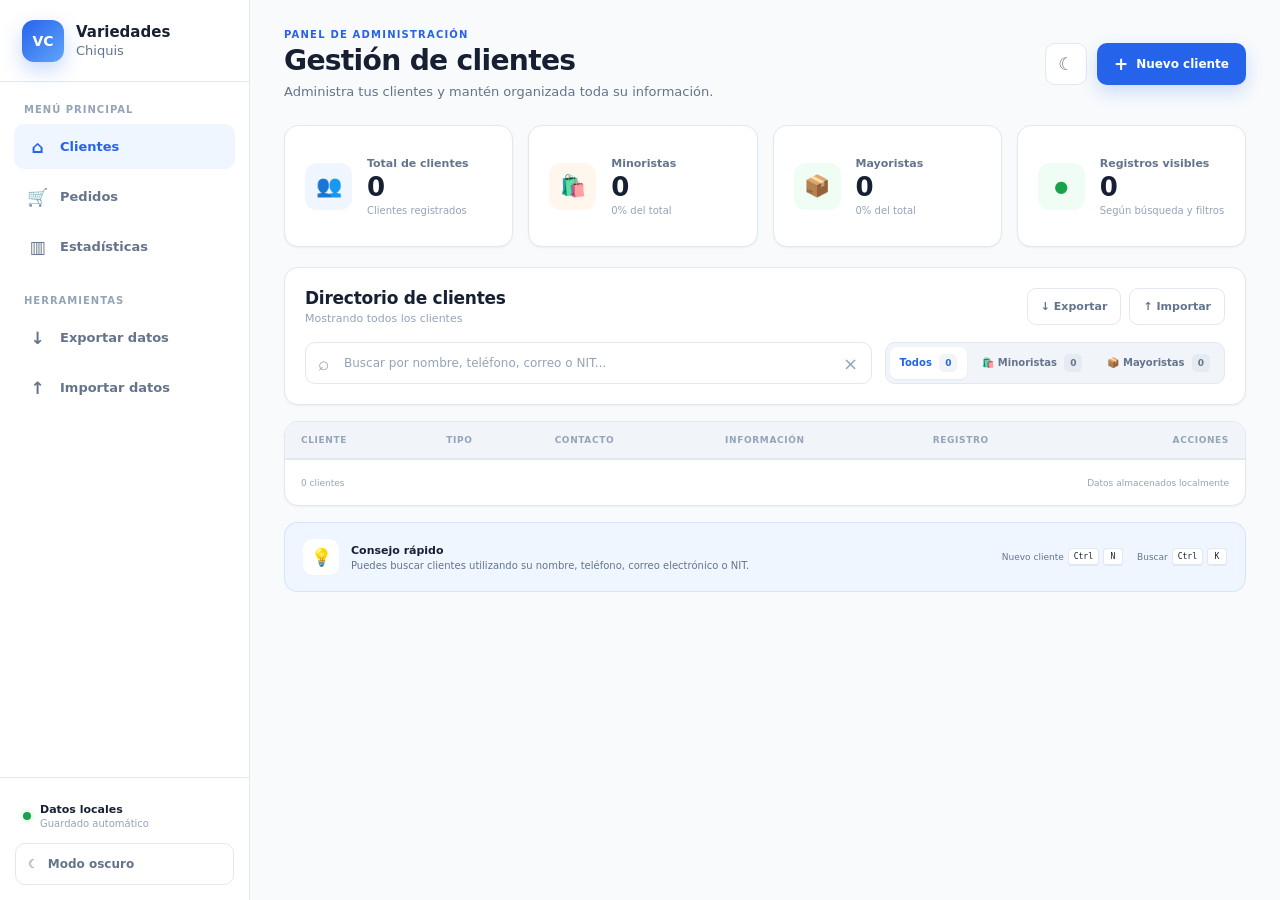
==== commit 3982d3e2: "Noveno cambio - Variedades Chisquis S.A~" ====
--- a/index.html
+++ b/index.html
@@ -1,4 +1,3 @@
-<!DOCTYPE html>
 <!DOCTYPE html>
 
 <html lang="es">
@@ -10,697 +9,1282 @@
 <link href="https://fonts.googleapis.com" rel="preconnect"/>
 <link crossorigin="" href="https://fonts.gstatic.com" rel="preconnect"/>
 <link href="cliente.css" rel="stylesheet"/>
-<link href="cliente.css" rel="stylesheet"/>
 </head>
+
 <body>
+
 <div class="app">
+
 <aside class="sidebar" id="sidebar">
+
 <div class="sidebar-brand">
+
 <div class="brand-logo">
                     VC
                 </div>
+
 <div>
 <strong>Variedades</strong>
 <span>Chiquis</span>
 </div>
-</div>
+
+</div>
+
 <nav class="sidebar-nav">
+
 <p class="nav-title">MENÚ PRINCIPAL</p>
+
 <a class="nav-item active" href="cliente.html" id="btnNavClientes">
 <span class="nav-icon">⌂</span>
 <span>Clientes</span>
 </a>
+
 <a class="nav-item" href="pedidos.html" id="btnNavPedidos">
 <span class="nav-icon">🛒</span>
 <span>Pedidos</span>
 </a>
+
 <button class="nav-item" id="btnNavEstadisticas" type="button">
 <span class="nav-icon">▥</span>
 <span>Estadísticas</span>
 </button>
+
 <p class="nav-title">HERRAMIENTAS</p>
+
 <button class="nav-item" id="btnExportarNav" type="button">
 <span class="nav-icon">↓</span>
 <span>Exportar datos</span>
 </button>
+
 <button class="nav-item" id="btnImportarNav" type="button">
 <span class="nav-icon">↑</span>
 <span>Importar datos</span>
 </button>
+
 </nav>
+
 <div class="sidebar-bottom">
+
 <div class="storage-status">
 <span class="status-dot"></span>
+
 <div>
 <strong>Datos locales</strong>
 <small>Guardado automático</small>
 </div>
-</div>
+
+</div>
+
 <button class="theme-button" id="btnTema" title="Cambiar tema" type="button">
 <span id="themeIcon">☾</span>
 <span>Modo oscuro</span>
 </button>
-</div>
+
+</div>
+
 </aside>
+
 <main class="main-content">
+
 <!-- HEADER -->
+
 <header class="top-header">
+
 <div class="mobile-brand">
+
 <button aria-label="Abrir menú" class="menu-button" id="btnMenu" type="button">
-
                         ☰
-
                     </button>
+
 <div class="mobile-logo">
                         VC
                     </div>
-</div>
+
+</div>
+
 <div class="welcome">
+
 <span class="eyebrow">
                         PANEL DE ADMINISTRACIÓN
                     </span>
+
 <h1 id="tituloPrincipal">Gestión de clientes</h1>
-<p id="descripcionPrincipal">Administra tus clientes y mantén organizada toda su información.</p>
-</div>
+
+<p id="descripcionPrincipal">
+Administra tus clientes y mantén organizada toda su información.
+</p>
+
+</div>
+
 <div class="header-actions">
+
 <button class="icon-button" id="btnTemaDesktop" title="Cambiar tema" type="button">
-
                         ☾
-
                     </button>
+
 <button class="btn btn-primary" id="btnNuevo" type="button">
+
 <span class="plus-icon">+</span>
-<span id="textoBtnNuevo">Nuevo cliente</span>
+
+<span id="textoBtnNuevo">
+Nuevo cliente
+</span>
+
 </button>
-</div>
+
+</div>
+
 </header>
+
+
 <section class="stats-grid">
+
 <article class="stat-card stat-card-main">
+
 <div class="stat-card-icon">
                         👥
                     </div>
+
 <div class="stat-card-content">
+
 <span>Total de clientes</span>
+
 <strong id="statTotal">
                             0
                         </strong>
+
 <small>
                             Clientes registrados
                         </small>
-</div>
+
+</div>
+
 </article>
+
+
 <article class="stat-card">
+
 <div class="stat-card-icon minorista-icon">
                         🛍️
                     </div>
+
 <div class="stat-card-content">
+
 <span>Minoristas</span>
+
 <strong id="statMinorista">
                             0
                         </strong>
+
 <small id="porcentajeMinorista">
                             0% del total
                         </small>
-</div>
+
+</div>
+
 </article>
+
+
 <article class="stat-card">
+
 <div class="stat-card-icon mayorista-icon">
                         📦
                     </div>
+
 <div class="stat-card-content">
+
 <span>Mayoristas</span>
+
 <strong id="statMayorista">
                             0
                         </strong>
+
 <small id="porcentajeMayorista">
                             0% del total
                         </small>
-</div>
+
+</div>
+
 </article>
+
+
 <article class="stat-card">
+
 <div class="stat-card-icon active-icon">
                         ●
                     </div>
+
 <div class="stat-card-content">
+
 <span>Registros visibles</span>
+
 <strong id="statVisibles">
                             0
                         </strong>
+
 <small>
                             Según búsqueda y filtros
                         </small>
-</div>
+
+</div>
+
 </article>
+
 </section>
+
+
 <!-- ESTADÍSTICAS DE PEDIDOS -->
 
 <section class="toolbar-card" id="clientesToolbar">
+
 <div class="toolbar-top">
-<div>
+
+<div>
+
 <h2>
                             Directorio de clientes
                         </h2>
+
 <p id="resultadoTexto">
                             Mostrando todos los clientes
                         </p>
-</div>
+
+</div>
+
 <div class="toolbar-actions">
+
 <button class="secondary-button" id="btnExportar" type="button">
-
                             ↓ Exportar
-
                         </button>
+
 <button class="secondary-button" id="btnImportar" type="button">
-
                             ↑ Importar
-
                         </button>
+
 <input accept=".json" hidden="" id="inputImportar" type="file"/>
-</div>
-</div>
+
+</div>
+
+</div>
+
+
 <div class="toolbar-bottom">
+
 <div class="search-box">
+
 <span class="search-icon">
                             ⌕
                         </span>
-<input autocomplete="off" id="searchInput" placeholder="Buscar por nombre, teléfono, correo o NIT..." type="search"/>
-<button class="clear-search" id="btnLimpiarBusqueda" title="Limpiar búsqueda" type="button">
+
+<input
+autocomplete="off"
+id="searchInput"
+placeholder="Buscar por nombre, teléfono, correo o NIT..."
+type="search"/>
+
+<button
+class="clear-search"
+id="btnLimpiarBusqueda"
+title="Limpiar búsqueda"
+type="button">
 
                             ×
 
                         </button>
-</div>
+
+</div>
+
+
 <div class="filter-container">
-<button class="filter-button active" data-filter="todos" type="button">
+
+<button
+class="filter-button active"
+data-filter="todos"
+type="button">
 
                             Todos
-                            <span id="countTodos">0</span>
+
+<span id="countTodos">0</span>
+
 </button>
-<button class="filter-button" data-filter="minorista" type="button">
+
+
+<button
+class="filter-button"
+data-filter="minorista"
+type="button">
 
                             🛍️ Minoristas
-                            <span id="countMinoristas">0</span>
+
+<span id="countMinoristas">0</span>
+
 </button>
-<button class="filter-button" data-filter="mayorista" type="button">
+
+
+<button
+class="filter-button"
+data-filter="mayorista"
+type="button">
 
                             📦 Mayoristas
-                            <span id="countMayoristas">0</span>
+
+<span id="countMayoristas">0</span>
+
 </button>
-</div>
-</div>
+
+</div>
+
+</div>
+
 </section>
+
+
 <section class="table-card" id="clientesTableSection">
+
 <div class="table-responsive">
+
 <table class="clientes-table">
+
 <thead>
+
 <tr>
+
 <th>Cliente</th>
+
 <th>Tipo</th>
+
 <th>Contacto</th>
+
 <th>Información</th>
+
 <th>Registro</th>
+
 <th class="actions-header">
                                     Acciones
                                 </th>
+
 </tr>
+
 </thead>
+
 <tbody id="tablaBody">
 </tbody>
+
 </table>
-</div>
+
+</div>
+
+
 <!-- ESTADO VACÍO -->
+
 <div class="empty-state" hidden="" id="emptyState">
+
 <div class="empty-illustration">
                         👥
                     </div>
+
 <h2 id="emptyTitle">
                         No hay clientes registrados
                     </h2>
+
 <p id="emptyDescription">
                         Comienza agregando tu primer cliente.
                     </p>
+
 <button class="btn btn-primary" id="btnNuevoVacio" type="button">
 
                         + Registrar cliente
 
                     </button>
-</div>
+
+</div>
+
+
 <div class="table-footer">
+
 <span id="tableFooterText">
                         0 clientes
                     </span>
+
 <span>
                         Datos almacenados localmente
                     </span>
-</div>
+
+</div>
+
 </section>
+
+
 <!-- MÓDULO DE PEDIDOS -->
 
 <!-- FORMULARIO DE PEDIDO -->
 
 <!-- DETALLE DE PEDIDO -->
 
+
 <section class="help-card">
+
 <div class="help-icon">
                     💡
                 </div>
-<div>
+
+<div>
+
 <strong>
                         Consejo rápido
                     </strong>
-<p>Puedes buscar clientes utilizando su nombre, teléfono, correo electrónico o NIT.</p>
-</div>
+
+<p>
+Puedes buscar clientes utilizando su nombre, teléfono, correo electrónico o NIT.
+</p>
+
+</div>
+
+
 <div class="keyboard-shortcuts">
+
 <span>
                         Nuevo cliente
                         <kbd>Ctrl</kbd>
 <kbd>N</kbd>
 </span>
+
 <span>
                         Buscar
                         <kbd>Ctrl</kbd>
 <kbd>K</kbd>
 </span>
-</div>
+
+</div>
+
 </section>
+
 </main>
-</div>
+
+</div>
+
+
 <div class="overlay" hidden="" id="overlay">
 </div>
+
+
 <aside aria-hidden="true" class="panel" id="panel">
+
 <form id="clienteForm" novalidate="">
+
 <div class="panel-header">
-<div>
+
+<div>
+
 <span class="panel-eyebrow">
                         CLIENTE
                     </span>
+
 <h2 id="panelTitulo">
                         Nuevo cliente
                     </h2>
+
 <p>
                         Completa la información solicitada.
                     </p>
-</div>
-<button aria-label="Cerrar" class="btn-close" id="btnCerrarPanel" type="button">
+
+</div>
+
+
+<button
+aria-label="Cerrar"
+class="btn-close"
+id="btnCerrarPanel"
+type="button">
 
                     ×
 
                 </button>
-</div>
+
+</div>
+
+
 <input id="clienteId" type="hidden"/>
+
+
 <!-- TIPO -->
+
 <div class="form-section">
+
 <div class="section-heading">
+
 <span class="section-number">
                         01
                     </span>
-<div>
+
+<div>
+
 <strong>
                             Tipo de cliente
                         </strong>
+
 <small>
                             Selecciona la categoría
                         </small>
-</div>
-</div>
+
+</div>
+
+</div>
+
+
 <div class="tipo-toggle">
-<input checked="" id="tipoMinorista" name="tipo" type="radio" value="minorista"/>
+
+<input
+checked=""
+id="tipoMinorista"
+name="tipo"
+type="radio"
+value="minorista"/>
+
 <label class="tipo-opcion" for="tipoMinorista">
+
 <span class="tipo-opcion-icon">
                             🛍️
                         </span>
+
 <span>
+
 <strong>Minorista</strong>
+
 <small>Compra personal</small>
+
 </span>
+
 </label>
-<input id="tipoMayorista" name="tipo" type="radio" value="mayorista"/>
+
+
+<input
+id="tipoMayorista"
+name="tipo"
+type="radio"
+value="mayorista"/>
+
 <label class="tipo-opcion" for="tipoMayorista">
+
 <span class="tipo-opcion-icon">
                             📦
                         </span>
+
 <span>
+
 <strong>Mayorista</strong>
+
 <small>Compra por volumen</small>
+
 </span>
+
 </label>
-</div>
+
+</div>
+
+
 <p class="field-hint" id="tipoHint">
 
                     Compra para uso personal, en unidades sueltas.
 
                 </p>
-</div>
+
+</div>
+
+
 <!-- DATOS PERSONALES -->
+
 <div class="form-section">
+
 <div class="section-heading">
+
 <span class="section-number">
                         02
                     </span>
-<div>
+
+<div>
+
 <strong>
                             Información personal
                         </strong>
+
 <small>
                             Datos principales del cliente
                         </small>
-</div>
-</div>
+
+</div>
+
+</div>
+
+
 <div class="field">
+
 <label class="field-label" for="nombre">
 
                         Nombre completo
-                        <span>*</span>
+
+<span>*</span>
+
 </label>
+
+
 <div class="input-wrapper">
+
 <span class="input-icon">
                             👤
                         </span>
-<input id="nombre" maxlength="100" placeholder="Ej. Ana Lucía Pérez" type="text"/>
-</div>
-</div>
+
+<input
+id="nombre"
+maxlength="100"
+placeholder="Ej. Ana Lucía Pérez"
+type="text"/>
+
+</div>
+
+</div>
+
+
 <div class="field-row">
+
 <div class="field">
+
 <label class="field-label" for="telefono">
 
                             Teléfono
-                            <span>*</span>
+
+<span>*</span>
+
 </label>
+
 <div class="input-wrapper">
+
 <span class="input-icon">
                                 ☎
                             </span>
-<input id="telefono" maxlength="20" placeholder="5555-1234" type="tel"/>
-</div>
-</div>
+
+<input
+id="telefono"
+maxlength="20"
+placeholder="5555-1234"
+type="tel"/>
+
+</div>
+
+</div>
+
+
 <div class="field">
+
 <label class="field-label" for="email">
 
                             Correo electrónico
 
                         </label>
+
 <div class="input-wrapper">
+
 <span class="input-icon">
                                 @
                             </span>
-<input id="email" maxlength="120" placeholder="cliente@correo.com" type="email"/>
-</div>
-</div>
-</div>
+
+<input
+id="email"
+maxlength="120"
+placeholder="cliente@correo.com"
+type="email"/>
+
+</div>
+
+</div>
+
+</div>
+
+
 <div class="field" id="campoDpi">
+
 <label class="field-label" for="dpi">
 
                         DPI
 
                     </label>
+
 <div class="input-wrapper">
+
 <span class="input-icon">
                             ID
                         </span>
-<input id="dpi" maxlength="20" placeholder="0000 00000 0000" type="text"/>
-</div>
-</div>
-</div>
+
+<input
+id="dpi"
+maxlength="20"
+placeholder="0000 00000 0000"
+type="text"/>
+
+</div>
+
+</div>
+
+</div>
+
+
 <!-- DIRECCIÓN -->
+
 <div class="form-section">
+
 <div class="section-heading">
+
 <span class="section-number">
                         03
                     </span>
-<div>
+
+<div>
+
 <strong>
                             Entrega
                         </strong>
+
 <small>
                             Información para entregas
                         </small>
-</div>
-</div>
+
+</div>
+
+</div>
+
+
 <div class="field">
+
 <label class="field-label" for="direccion">
 
                         Dirección de entrega
 
                     </label>
+
 <div class="textarea-wrapper">
+
 <span class="textarea-icon">
                             📍
                         </span>
-<textarea id="direccion" maxlength="300" placeholder="Zona, calle, avenida, referencia..." rows="3"></textarea>
-</div>
-</div>
-</div>
+
+<textarea
+id="direccion"
+maxlength="300"
+placeholder="Zona, calle, avenida, referencia..."
+rows="3"></textarea>
+
+</div>
+
+</div>
+
+</div>
+
+
 <!-- MAYORISTA -->
-<div class="form-section wholesale-section" hidden="" id="camposMayorista">
+
+<div
+class="form-section wholesale-section"
+hidden=""
+id="camposMayorista">
+
 <div class="section-heading">
+
 <span class="section-number">
                         04
                     </span>
-<div>
+
+<div>
+
 <strong>
                             Información comercial
                         </strong>
+
 <small>
                             Datos exclusivos para mayoristas
                         </small>
-</div>
-</div>
+
+</div>
+
+</div>
+
+
 <div class="field-row">
+
 <div class="field">
+
 <label class="field-label" for="nit">
 
                             NIT
-                            <span>*</span>
+
+<span>*</span>
+
 </label>
-<input id="nit" maxlength="20" placeholder="1234567-8" type="text"/>
-</div>
+
+<input
+id="nit"
+maxlength="20"
+placeholder="1234567-8"
+type="text"/>
+
+</div>
+
+
 <div class="field">
+
 <label class="field-label" for="descuento">
 
                             Descuento
 
                         </label>
+
 <div class="input-suffix">
-<input id="descuento" max="100" min="0" type="number" value="0"/>
+
+<input
+id="descuento"
+max="100"
+min="0"
+type="number"
+value="0"/>
+
 <span>%</span>
-</div>
-</div>
-</div>
+
+</div>
+
+</div>
+
+</div>
+
+
 <div class="field">
+
 <label class="field-label" for="limiteCredito">
 
                         Límite de crédito
 
                     </label>
+
 <div class="input-prefix">
+
 <span>Q</span>
-<input id="limiteCredito" min="0" step="0.01" type="number" value="0"/>
-</div>
-</div>
-</div>
+
+<input
+id="limiteCredito"
+min="0"
+step="0.01"
+type="number"
+value="0"/>
+
+</div>
+
+</div>
+
+</div>
+
+
 <!-- NOTAS -->
+
 <div class="form-section">
+
 <div class="section-heading">
+
 <span class="section-number">
                         05
                     </span>
-<div>
+
+<div>
+
 <strong>
                             Notas
                         </strong>
+
 <small>
                             Información interna
                         </small>
-</div>
-</div>
+
+</div>
+
+</div>
+
+
 <div class="field">
+
 <label class="field-label" for="notas">
 
                         Notas internas
 
                     </label>
-<textarea id="notas" maxlength="300" placeholder="Preferencias, horarios, observaciones..." rows="3"></textarea>
+
+<textarea
+id="notas"
+maxlength="300"
+placeholder="Preferencias, horarios, observaciones..."
+rows="3"></textarea>
+
 <div class="character-counter">
+
 <span id="notasCounter">0</span>/300
+
                     </div>
-</div>
-</div>
+
+</div>
+
+</div>
+
+
 <div class="panel-footer">
-<button class="btn btn-secondary" id="btnCancelar" type="button">
+
+<button
+class="btn btn-secondary"
+id="btnCancelar"
+type="button">
 
                     Cancelar
 
                 </button>
+
+
 <button class="btn btn-primary" type="submit">
+
 <span>✓</span>
+
                     Guardar cliente
 
                 </button>
-</div>
+
+</div>
+
 </form>
+
 </aside>
+
+
 <dialog id="dialogDetalle">
+
 <div class="detail-modal">
-<button class="modal-close" id="btnCerrarDetalle" type="button">
+
+<button
+class="modal-close"
+id="btnCerrarDetalle"
+type="button">
 
                 ×
 
             </button>
+
+
 <div class="detail-avatar" id="detalleAvatar">
 
                 AP
 
             </div>
+
+
 <h2 id="detalleNombre">
                 Cliente
             </h2>
+
+
 <span class="detail-badge" id="detalleTipo">
 
                 Minorista
 
             </span>
+
+
 <div class="detail-grid">
+
 <div class="detail-item">
+
 <span>📞 Teléfono</span>
+
 <strong id="detalleTelefono">
                         -
                     </strong>
-</div>
+
+</div>
+
+
 <div class="detail-item">
+
 <span>✉ Correo</span>
+
 <strong id="detalleEmail">
                         -
                     </strong>
-</div>
+
+</div>
+
+
 <div class="detail-item">
+
 <span>📍 Dirección</span>
+
 <strong id="detalleDireccion">
                         -
                     </strong>
-</div>
+
+</div>
+
+
 <div class="detail-item">
+
 <span>📅 Registrado</span>
+
 <strong id="detalleFecha">
                         -
                     </strong>
-</div>
+
+</div>
+
+
 <div class="detail-item">
+
 <span>Identificación</span>
+
 <strong id="detalleIdentificacion">
                         -
                     </strong>
-</div>
+
+</div>
+
+
 <div class="detail-item">
+
 <span>Información comercial</span>
+
 <strong id="detalleComercial">
                         -
                     </strong>
-</div>
-</div>
+
+</div>
+
+</div>
+
+
 <div class="detail-notes" id="detalleNotasContainer">
+
 <span>📝 Notas</span>
+
 <p id="detalleNotas">
                     Sin notas registradas.
                 </p>
-</div>
+
+</div>
+
+
 <div class="detail-actions">
-<button class="btn btn-secondary" id="btnEditarDetalle" type="button">
+
+<button
+class="btn btn-secondary"
+id="btnEditarDetalle"
+type="button">
 
                     ✎ Editar
 
                 </button>
-<button class="btn btn-whatsapp" id="btnWhatsApp" type="button">
+
+
+<button
+class="btn btn-whatsapp"
+id="btnWhatsApp"
+type="button">
 
                     💬 WhatsApp
 
                 </button>
-<button class="btn btn-primary" id="btnLlamar" type="button">
+
+
+<button
+class="btn btn-primary"
+id="btnLlamar"
+type="button">
 
                     ☎ Llamar
 
                 </button>
-</div>
-</div>
+
+</div>
+
+</div>
+
 </dialog>
+
+
 <dialog id="dialogEliminar">
+
 <div class="delete-modal">
+
 <div class="delete-icon">
                 ⚠️
             </div>
+
 <h2>
                 ¿Eliminar cliente?
             </h2>
+
 <p>
+
                 Estás a punto de eliminar a
-                <strong id="dialogNombreCliente"></strong>.
+
+<strong id="dialogNombreCliente"></strong>.
+
             </p>
+
 <span class="delete-warning">
+
                 Esta acción no se puede deshacer.
+
             </span>
+
+
 <div class="dialog-actions">
-<button class="btn btn-secondary" id="btnCancelarEliminar" type="button">
+
+<button
+class="btn btn-secondary"
+id="btnCancelarEliminar"
+type="button">
 
                     Cancelar
 
                 </button>
-<button class="btn btn-danger" id="btnConfirmarEliminar" type="button">
+
+
+<button
+class="btn btn-danger"
+id="btnConfirmarEliminar"
+type="button">
 
                     Eliminar cliente
 
                 </button>
-</div>
-</div>
+
+</div>
+
+</div>
+
 </dialog>
+
+
 <dialog id="dialogOpciones">
+
 <div class="options-modal">
+
 <div class="modal-heading">
-<div>
+
+<div>
+
 <span class="panel-eyebrow">
                         ADMINISTRACIÓN
                     </span>
+
 <h2>
                         Herramientas
                     </h2>
-</div>
-<button class="modal-close" id="btnCerrarOpciones" type="button">
+
+</div>
+
+
+<button
+class="modal-close"
+id="btnCerrarOpciones"
+type="button">
 
                     ×
 
                 </button>
-</div>
-<button class="option-item" id="btnCargarEjemplos" type="button">
+
+</div>
+
+
+<button
+class="option-item"
+id="btnCargarEjemplos"
+type="button">
+
 <span>✨</span>
-<div>
+
+<div>
+
 <strong>Cargar datos de ejemplo</strong>
-<small>Agrega clientes de prueba al sistema.</small>
-</div>
+
+<small>
+Agrega clientes de prueba al sistema.
+</small>
+
+</div>
+
 </button>
-<button class="option-item" id="btnExportarOpciones" type="button">
+
+
+<button
+class="option-item"
+id="btnExportarOpciones"
+type="button">
+
 <span>📥</span>
-<div>
+
+<div>
+
 <strong>Exportar respaldo</strong>
-<small>Descarga todos los clientes en formato JSON.</small>
-</div>
+
+<small>
+Descarga todos los clientes en formato JSON.
+</small>
+
+</div>
+
 </button>
-<button class="option-item danger-option" id="btnEliminarTodos" type="button">
+
+
+<button
+class="option-item danger-option"
+id="btnEliminarTodos"
+type="button">
+
 <span>🗑️</span>
-<div>
+
+<div>
+
 <strong>Eliminar todos los clientes</strong>
-<small>Esta acción eliminará todos los registros.</small>
-</div>
+
+<small>
+Esta acción eliminará todos los registros.
+</small>
+
+</div>
+
 </button>
-</div>
+
+</div>
+
 </dialog>
+
+
 <div class="toast" id="toast" role="status">
+
 <span class="toast-icon" id="toastIcon">
             ✓
         </span>
+
 <span id="toastMessage">
             Operación realizada.
         </span>
-</div><button class="floating-button" id="btnFloating" title="Nuevo cliente" type="button">
+
+</div>
+
+
+<button
+class="floating-button"
+id="btnFloating"
+title="Nuevo cliente"
+type="button">
+
         +
-    </button>
-
-<script src="cliente.js"></script></body>
+
+</button>
+
+
+<script src="cliente.js"></script>
+
+</body>
 </html>
--- a/cliente.css
+++ b/cliente.css
@@ -1,62 +1,56 @@
-/*VARIABLES*/
+/* ============================================================
+   VARIEDADES CHIQUIS
+   ESTILOS - GESTIÓN DE CLIENTES
+   ============================================================ */
 
 :root {
-
-    --bg: #f5f6f8;
+    --primary: #2563eb;
+    --primary-dark: #1d4ed8;
+    --primary-light: #eff6ff;
+
+    --success: #16a34a;
+    --success-light: #f0fdf4;
+
+    --warning: #d97706;
+    --warning-light: #fffbeb;
+
+    --danger: #dc2626;
+    --danger-light: #fef2f2;
+
+    --text: #172033;
+    --text-soft: #64748b;
+    --text-muted: #94a3b8;
+
+    --bg: #f8fafc;
     --surface: #ffffff;
-    --surface-2: #fafafa;
-    --text: #202124;
-    --text-secondary: #6b7280;
-    --text-light: #9ca3af;
-    --border: #e5e7eb;
-    --primary: #7b4f35;
-    --primary-dark: #603a27;
-    --primary-light: #f4ebe5;
-    --green: #23855b;
-    --green-bg: #e9f7ef;
-    --orange: #b86b1c;
-    --orange-bg: #fff3df;
-    --red: #c43c3c;
-    --red-dark: #a82d2d;
-    --red-bg: #fff0f0;
-    --blue: #4169a1;
-    --blue-bg: #edf4ff;
-    --sidebar: #24211f;
+    --surface-soft: #f1f5f9;
+
+    --border: #e2e8f0;
+
     --shadow-sm:
-        0 2px 8px rgba(0, 0, 0, 0.04);
+        0 1px 2px rgba(15, 23, 42, 0.05);
+
     --shadow:
-        0 10px 30px rgba(0, 0, 0, 0.07);
+        0 8px 30px rgba(15, 23, 42, 0.08);
+
     --shadow-lg:
-        0 20px 60px rgba(0, 0, 0, 0.16);
-    --radius-sm: 8px;
-    --radius: 12px;
-    --radius-lg: 18px;
-    --font-title: "Playfair Display", serif;
-    --font: "DM Sans", sans-serif;
-    --transition: 0.25s ease;
-}
-
-body.dark {
-
-    --bg: #151413;
-    --surface: #211f1d;
-    --surface-2: #292725;
-    --text: #f5f5f5;
-    --text-secondary: #aaa6a1;
-    --text-light: #817c77;
-    --border: #3a3734;
-    --primary-light: #392b23;
-    --green-bg: #183528;
-    --orange-bg: #392c1d;
-    --red-bg: #392020;
-    --blue-bg: #202d40;
-    --sidebar: #181716;
-}
+        0 20px 50px rgba(15, 23, 42, 0.15);
+
+    --radius: 14px;
+    --radius-sm: 9px;
+
+    --sidebar-width: 250px;
+}
+
+
+/* ============================================================
+   RESET
+   ============================================================ */
 
 * {
-    box-sizing: border-box;
     margin: 0;
     padding: 0;
+    box-sizing: border-box;
 }
 
 html {
@@ -64,1972 +58,2554 @@
 }
 
 body {
-
-    min-height: 100vh;
+    font-family:
+        Inter,
+        system-ui,
+        -apple-system,
+        BlinkMacSystemFont,
+        "Segoe UI",
+        sans-serif;
+
     background: var(--bg);
     color: var(--text);
-    font-family: var(--font);
+
+    min-height: 100vh;
+
     transition:
-        background var(--transition),
-        color var(--transition);
+        background 0.25s ease,
+        color 0.25s ease;
 }
 
 button,
 input,
-textarea {
+textarea,
+select {
     font: inherit;
 }
 
 button {
-    border: 0;
-}
-
-button:focus-visible,
-input:focus-visible,
-textarea:focus-visible {
-    outline: 3px solid rgba(123, 79, 53, 0.2);
-    outline-offset: 2px;
-}
+    cursor: pointer;
+}
+
+a {
+    color: inherit;
+    text-decoration: none;
+}
+
+
+/* ============================================================
+   APP
+   ============================================================ */
 
 .app {
     min-height: 100vh;
     display: flex;
 }
 
+
+/* ============================================================
+   SIDEBAR
+   ============================================================ */
+
 .sidebar {
+    width: var(--sidebar-width);
+    min-height: 100vh;
 
     position: fixed;
     left: 0;
     top: 0;
-    width: 245px;
-    height: 100vh;
+    bottom: 0;
+
+    background: var(--surface);
+
+    border-right: 1px solid var(--border);
+
     display: flex;
     flex-direction: column;
-    padding: 25px 18px;
-    background: var(--sidebar);
-    color: white;
-    z-index: 150;
-}
+
+    z-index: 100;
+}
+
 
 .sidebar-brand {
+    min-height: 82px;
 
     display: flex;
     align-items: center;
     gap: 12px;
-    padding: 0 8px 30px;
-    border-bottom:
-        1px solid rgba(255,255,255,0.08);
-}
-
-.brand-logo {
-
-    width: 44px;
-    height: 44px;
-
-    display: flex;
-    align-items: center;
-    justify-content: center;
+
+    padding: 18px 22px;
+
+    border-bottom: 1px solid var(--border);
+}
+
+
+.brand-logo,
+.mobile-logo {
+    width: 42px;
+    height: 42px;
+
+    display: grid;
+    place-items: center;
+
     border-radius: 12px;
-    background: var(--primary);
+
+    background:
+        linear-gradient(
+            135deg,
+            var(--primary),
+            #60a5fa
+        );
+
     color: white;
-    font-family: var(--font-title);
-    font-weight: 700;
-    font-size: 17px;
-}
-
-.sidebar-brand strong,
+
+    font-weight: 800;
+    font-size: 14px;
+
+    box-shadow:
+        0 8px 20px rgba(37, 99, 235, 0.25);
+}
+
+
+.sidebar-brand strong {
+    display: block;
+
+    font-size: 15px;
+    line-height: 1.2;
+}
+
+
 .sidebar-brand span {
     display: block;
-}
-
-.sidebar-brand strong {
-    font-size: 15px;
-}
-
-.sidebar-brand span {
-    color: #aaa49e;
+
+    margin-top: 2px;
+
+    color: var(--text-soft);
+
     font-size: 13px;
-    margin-top: 2px;
-}
-
-
-/* NAV */
+}
+
+
+/* ============================================================
+   SIDEBAR NAV
+   ============================================================ */
 
 .sidebar-nav {
-    padding-top: 30px;
     flex: 1;
-}
+
+    padding: 22px 14px;
+}
+
 
 .nav-title {
-
-    margin: 0 10px 10px;
-    color: #817b75;
+    padding: 0 10px;
+
+    margin: 0 0 9px;
+
+    color: var(--text-muted);
+
     font-size: 10px;
-    font-weight: 700;
-    letter-spacing: 0.12em;
-}
+    font-weight: 800;
+
+    letter-spacing: 0.1em;
+}
+
 
 .nav-title:not(:first-child) {
-    margin-top: 30px;
-}
+    margin-top: 26px;
+}
+
 
 .nav-item {
-
     width: 100%;
+
+    min-height: 45px;
+
     display: flex;
     align-items: center;
-    gap: 12px;
-    padding: 12px;
+
+    gap: 11px;
+
+    padding: 0 12px;
+
     margin-bottom: 5px;
-    border-radius: 9px;
+
+    border: 0;
+    border-radius: 10px;
+
     background: transparent;
-    color: #b9b4ae;
+
+    color: var(--text-soft);
+
+    font-size: 13px;
+    font-weight: 600;
+
+    transition:
+        background 0.2s ease,
+        color 0.2s ease,
+        transform 0.2s ease;
+
     text-align: left;
-    cursor: pointer;
-    text-decoration: none;
-    transition: var(--transition);
-}
+}
+
 
 .nav-item:hover {
-
-    background: rgba(255,255,255,0.07);
-    color: white;
-}
+    background: var(--surface-soft);
+    color: var(--text);
+}
+
 
 .nav-item.active {
-
-    background: var(--primary);
-    color: white;
+    background: var(--primary-light);
+    color: var(--primary);
+}
+
+
+.nav-icon {
+    width: 23px;
+
+    display: inline-flex;
+    justify-content: center;
+
+    font-size: 17px;
+}
+
+
+.sidebar-bottom {
+    padding: 15px;
+
+    border-top: 1px solid var(--border);
+}
+
+
+.storage-status {
+    display: flex;
+    align-items: center;
+
+    gap: 9px;
+
+    padding: 10px 8px 14px;
+}
+
+
+.status-dot {
+    width: 8px;
+    height: 8px;
+
+    border-radius: 50%;
+
+    background: var(--success);
+
     box-shadow:
-        0 7px 18px rgba(123,79,53,0.25);
-}
-
-.nav-icon {
-
-    width: 20px;
-    text-align: center;
-    font-size: 17px;
-}
-
-
-/* SIDEBAR BOTTOM */
-
-.sidebar-bottom {
-    padding-top: 20px;
-}
-
-.storage-status {
-
-    display: flex;
-    align-items: center;
-    gap: 10px;
-    padding: 12px;
-    margin-bottom: 12px;
-    border-radius: 10px;
-    background: rgba(255,255,255,0.05);
-}
-
-.status-dot {
-
-    width: 9px;
-    height: 9px;
-    border-radius: 50%;
-    background: #45c27b;
-    box-shadow:
-        0 0 0 4px rgba(69,194,123,0.12);
-}
-
-.storage-status strong,
+        0 0 0 4px var(--success-light);
+}
+
+
+.storage-status strong {
+    display: block;
+
+    font-size: 11px;
+}
+
+
 .storage-status small {
     display: block;
-}
-
-.storage-status strong {
+
+    margin-top: 2px;
+
+    color: var(--text-muted);
+
+    font-size: 10px;
+}
+
+
+.theme-button {
+    width: 100%;
+
+    min-height: 42px;
+
+    border: 1px solid var(--border);
+
+    border-radius: 10px;
+
+    background: var(--surface);
+
+    color: var(--text-soft);
+
+    display: flex;
+    align-items: center;
+
+    gap: 9px;
+
+    padding: 0 12px;
+
     font-size: 12px;
-}
-
-.storage-status small {
-    margin-top: 2px;
-    color: #817b75;
-    font-size: 10px;
-}
-
-.theme-button {
-
-    width: 100%;
-
-    display: flex;
-    align-items: center;
-    gap: 10px;
-    padding: 11px 12px;
-    border-radius: 9px;
-    background: transparent;
-    color: #aaa49e;
-    cursor: pointer;
-    transition: var(--transition);
-}
+    font-weight: 600;
+}
+
 
 .theme-button:hover {
-    background: rgba(255,255,255,0.07);
-    color: white;
-}
+    background: var(--surface-soft);
+    color: var(--text);
+}
+
+
+/* ============================================================
+   MAIN
+   ============================================================ */
 
 .main-content {
-
-    width: calc(100% - 245px);
-    margin-left: 245px;
-    padding: 35px 45px 50px;
-    max-width: 1700px;
-}
+    width: calc(100% - var(--sidebar-width));
+
+    margin-left: var(--sidebar-width);
+
+    min-height: 100vh;
+
+    padding: 28px 34px 40px;
+}
+
+
+/* ============================================================
+   HEADER
+   ============================================================ */
 
 .top-header {
+    min-height: 72px;
 
     display: flex;
     align-items: center;
     justify-content: space-between;
-    gap: 30px;
-    margin-bottom: 28px;
-}
-
-.eyebrow,
-.panel-eyebrow {
-
+
+    gap: 20px;
+
+    margin-bottom: 25px;
+}
+
+
+.mobile-brand {
+    display: none;
+}
+
+
+.welcome {
+    min-width: 0;
+}
+
+
+.eyebrow {
     display: block;
+
     margin-bottom: 5px;
+
     color: var(--primary);
+
     font-size: 10px;
-    font-weight: 700;
-    letter-spacing: 0.13em;
-}
+    font-weight: 800;
+
+    letter-spacing: 0.12em;
+}
+
 
 .welcome h1 {
-
-    font-family: var(--font-title);
-    font-size: clamp(28px, 3vw, 38px);
+    font-size: clamp(23px, 2.2vw, 31px);
+
     line-height: 1.15;
-}
+
+    letter-spacing: -0.025em;
+}
+
 
 .welcome p {
-
-    margin-top: 6px;
-    color: var(--text-secondary);
+    margin-top: 7px;
+
+    color: var(--text-soft);
+
     font-size: 13px;
 }
 
+
 .header-actions {
-
     display: flex;
     align-items: center;
+
     gap: 10px;
 }
 
+
 .icon-button {
-
-    width: 43px;
-    height: 43px;
+    width: 42px;
+    height: 42px;
+
+    display: grid;
+    place-items: center;
+
     border: 1px solid var(--border);
+
     border-radius: 10px;
+
     background: var(--surface);
-    color: var(--text);
-    cursor: pointer;
-    transition: var(--transition);
-}
+
+    color: var(--text-soft);
+
+    font-size: 17px;
+}
+
 
 .icon-button:hover {
-    transform: translateY(-2px);
-    box-shadow: var(--shadow-sm);
-}
-
-.mobile-brand,
-.menu-button {
-    display: none;
-}
+    background: var(--surface-soft);
+}
+
 
 .btn {
-
-    min-height: 43px;
+    min-height: 42px;
+
+    padding: 0 17px;
+
+    border: 0;
+
+    border-radius: 10px;
+
     display: inline-flex;
     align-items: center;
     justify-content: center;
+
     gap: 8px;
-    padding: 0 17px;
-    border-radius: 9px;
-    font-size: 13px;
-    font-weight: 600;
-    cursor: pointer;
+
+    font-size: 12px;
+    font-weight: 700;
+
     transition:
-        transform var(--transition),
-        background var(--transition),
-        box-shadow var(--transition);
-}
+        transform 0.15s ease,
+        box-shadow 0.15s ease,
+        background 0.15s ease;
+}
+
 
 .btn:hover {
     transform: translateY(-1px);
 }
 
+
 .btn-primary {
-
     background: var(--primary);
-
     color: white;
+
     box-shadow:
-        0 6px 15px rgba(123,79,53,0.16);
-}
+        0 7px 18px rgba(37, 99, 235, 0.2);
+}
+
 
 .btn-primary:hover {
     background: var(--primary-dark);
 }
 
+
 .btn-secondary {
-
-    background: var(--surface-2);
+    background: var(--surface);
+
+    border: 1px solid var(--border);
+
+    color: var(--text-soft);
+}
+
+
+.btn-secondary:hover {
+    background: var(--surface-soft);
     color: var(--text);
+}
+
+
+.btn-danger {
+    background: var(--danger);
+    color: white;
+}
+
+
+.btn-whatsapp {
+    background: #22c55e;
+    color: white;
+}
+
+
+.plus-icon {
+    font-size: 17px;
+    line-height: 1;
+}
+
+
+/* ============================================================
+   STATS
+   ============================================================ */
+
+.stats-grid {
+    display: grid;
+
+    grid-template-columns:
+        repeat(4, minmax(0, 1fr));
+
+    gap: 15px;
+
+    margin-bottom: 20px;
+}
+
+
+.stat-card {
+    min-height: 122px;
+
+    padding: 20px;
+
+    background: var(--surface);
+
     border: 1px solid var(--border);
-}
-
-.btn-secondary:hover {
-    background: var(--border);
-}
-
-.btn-danger {
-
-    background: var(--red);
-    color: white;
-}
-
-.btn-danger:hover {
-    background: var(--red-dark);
-}
-
-.btn-whatsapp {
-    background: #1f9d63;
-    color: white;
-}
-
-.plus-icon {
-    font-size: 20px;
-    line-height: 0;
-}
-
-.stats-grid {
+
+    border-radius: var(--radius);
+
+    box-shadow: var(--shadow-sm);
+
+    display: flex;
+    align-items: center;
+
+    gap: 15px;
+}
+
+
+.stat-card-icon {
+    width: 47px;
+    height: 47px;
+
+    flex: 0 0 47px;
 
     display: grid;
-    grid-template-columns:
-        repeat(4, 1fr);
-    gap: 15px;
-    margin-bottom: 22px;
-}
-
-.stat-card {
-
+    place-items: center;
+
+    border-radius: 12px;
+
+    background: var(--primary-light);
+
+    color: var(--primary);
+
+    font-size: 21px;
+}
+
+
+.minorista-icon {
+    background: #fff7ed;
+}
+
+
+.mayorista-icon {
+    background: #f0fdf4;
+}
+
+
+.active-icon {
+    background: #f0fdf4;
+
+    color: var(--success);
+
+    font-size: 16px;
+}
+
+
+.stat-card-content {
+    min-width: 0;
+}
+
+
+.stat-card-content span {
+    display: block;
+
+    color: var(--text-soft);
+
+    font-size: 11px;
+    font-weight: 600;
+}
+
+
+.stat-card-content strong {
+    display: block;
+
+    margin-top: 4px;
+
+    font-size: 26px;
+
+    line-height: 1;
+}
+
+
+.stat-card-content small {
+    display: block;
+
+    margin-top: 5px;
+
+    color: var(--text-muted);
+
+    font-size: 10px;
+}
+
+
+/* ============================================================
+   TOOLBAR
+   ============================================================ */
+
+.toolbar-card {
+    padding: 20px;
+
+    background: var(--surface);
+
+    border: 1px solid var(--border);
+
+    border-radius: var(--radius);
+
+    box-shadow: var(--shadow-sm);
+
+    margin-bottom: 16px;
+}
+
+
+.toolbar-top {
     display: flex;
     align-items: center;
-    gap: 14px;
-    min-height: 125px;
-    padding: 20px;
+    justify-content: space-between;
+
+    gap: 20px;
+
+    margin-bottom: 17px;
+}
+
+
+.toolbar-top h2 {
+    font-size: 17px;
+
+    letter-spacing: -0.015em;
+}
+
+
+.toolbar-top p {
+    margin-top: 4px;
+
+    color: var(--text-muted);
+
+    font-size: 11px;
+}
+
+
+.toolbar-actions {
+    display: flex;
+    gap: 8px;
+}
+
+
+.secondary-button {
+    min-height: 37px;
+
+    padding: 0 13px;
+
+    border: 1px solid var(--border);
+
+    border-radius: 9px;
+
     background: var(--surface);
-    border:
-        1px solid var(--border);
-    border-radius: var(--radius);
-    box-shadow: var(--shadow-sm);
-    transition: var(--transition);
-}
-
-.stat-card:hover {
-
-    transform: translateY(-3px);
-    box-shadow: var(--shadow);
-}
-
-.stat-card-icon {
-
-    width: 48px;
-    height: 48px;
-    flex-shrink: 0;
-    display: flex;
+
+    color: var(--text-soft);
+
+    font-size: 11px;
+    font-weight: 700;
+}
+
+
+.secondary-button:hover {
+    background: var(--surface-soft);
+    color: var(--text);
+}
+
+
+.toolbar-bottom {
+    display: flex;
+    align-items: center;
+
+    gap: 13px;
+}
+
+
+.search-box {
+    flex: 1;
+
+    min-width: 220px;
+
+    height: 42px;
+
+    position: relative;
+
+    display: flex;
+    align-items: center;
+}
+
+
+.search-icon {
+    position: absolute;
+
+    left: 13px;
+
+    color: var(--text-muted);
+
+    font-size: 19px;
+
+    pointer-events: none;
+}
+
+
+.search-box input {
+    width: 100%;
+    height: 100%;
+
+    padding:
+        0 38px
+        0 38px;
+
+    border: 1px solid var(--border);
+
+    border-radius: 10px;
+
+    background: var(--surface);
+
+    color: var(--text);
+
+    outline: none;
+
+    font-size: 12px;
+}
+
+
+.search-box input::placeholder {
+    color: var(--text-muted);
+}
+
+
+.search-box input:focus {
+    border-color: var(--primary);
+
+    box-shadow:
+        0 0 0 3px
+        rgba(37, 99, 235, 0.08);
+}
+
+
+.clear-search {
+    position: absolute;
+
+    right: 7px;
+
+    width: 28px;
+    height: 28px;
+
+    display: grid;
+    place-items: center;
+
+    border: 0;
+
+    border-radius: 7px;
+
+    background: transparent;
+
+    color: var(--text-muted);
+
+    font-size: 18px;
+}
+
+
+.clear-search:hover {
+    background: var(--surface-soft);
+}
+
+
+.filter-container {
+    display: flex;
+
+    gap: 5px;
+
+    padding: 4px;
+
+    border: 1px solid var(--border);
+
+    border-radius: 10px;
+
+    background: var(--surface-soft);
+}
+
+
+.filter-button {
+    min-height: 32px;
+
+    padding: 0 10px;
+
+    border: 0;
+
+    border-radius: 7px;
+
+    background: transparent;
+
+    color: var(--text-soft);
+
+    font-size: 10px;
+    font-weight: 700;
+
+    white-space: nowrap;
+}
+
+
+.filter-button span {
+    display: inline-flex;
+
+    min-width: 18px;
+
+    height: 18px;
+
+    margin-left: 4px;
+
+    padding: 0 4px;
+
     align-items: center;
     justify-content: center;
-    border-radius: 12px;
-    background: var(--primary-light);
-    font-size: 21px;
-}
-
-.minorista-icon {
-    background: var(--green-bg);
-}
-
-.mayorista-icon {
-    background: var(--orange-bg);
-}
-
-.active-icon {
-
-    background: var(--blue-bg);
-    color: var(--blue);
-    font-size: 18px;
-}
-
-.stat-card-content span,
-.stat-card-content small {
-
-    display: block;
-}
-
-.stat-card-content span {
-
-    color: var(--text-secondary);
-    font-size: 12px;
-}
-
-.stat-card-content strong {
-
-    display: block;
-    margin: 3px 0;
-    font-size: 28px;
-    line-height: 1;
-}
-
-.stat-card-content small {
-
-    color: var(--text-light);
-    font-size: 10px;
-}
-
-.toolbar-card {
-
-    padding: 20px;
-    margin-bottom: 15px;
+
+    border-radius: 5px;
+
+    background: rgba(148, 163, 184, 0.12);
+
+    font-size: 9px;
+}
+
+
+.filter-button.active {
     background: var(--surface);
-    border:
-        1px solid var(--border);
+
+    color: var(--primary);
+
+    box-shadow: var(--shadow-sm);
+}
+
+
+/* ============================================================
+   TABLE
+   ============================================================ */
+
+.table-card {
+    background: var(--surface);
+
+    border: 1px solid var(--border);
+
     border-radius: var(--radius);
+
     box-shadow: var(--shadow-sm);
-}
-
-.toolbar-top {
-
-    display: flex;
-    align-items: center;
-    justify-content: space-between;
-    gap: 20px;
-    margin-bottom: 18px;
-}
-
-.toolbar-top h2 {
-
-    font-family: var(--font-title);
-    font-size: 20px;
-}
-
-.toolbar-top p {
-
-    margin-top: 3px;
-    color: var(--text-secondary);
-    font-size: 12px;
-}
-
-.toolbar-actions {
-
-    display: flex;
-    gap: 8px;
-}
-
-.secondary-button {
-
-    min-height: 38px;
-    padding: 0 13px;
-    border:
-        1px solid var(--border);
-    border-radius: 8px;
-    background: var(--surface);
-    color: var(--text-secondary);
-    font-size: 12px;
-    font-weight: 600;
-    cursor: pointer;
-    transition: var(--transition);
-}
-
-.secondary-button:hover {
-
-    color: var(--text);
-    background: var(--surface-2);
-}
-
-.toolbar-bottom {
-
-    display: flex;
-    align-items: center;
-    gap: 12px;
-}
-
-
-/* SEARCH */
-
-.search-box {
-
-    position: relative;
-    flex: 1;
-    min-height: 43px;
-    display: flex;
-    align-items: center;
-    border:
-        1px solid var(--border);
-    border-radius: 9px;
-    background: var(--surface-2);
-    transition: var(--transition);
-}
-
-.search-box:focus-within {
-
-    border-color: var(--primary);
-    box-shadow:
-        0 0 0 3px rgba(123,79,53,0.08);
-}
-
-.search-icon {
-
-    padding-left: 14px;
-    color: var(--text-light);
-    font-size: 21px;
-}
-
-.search-box input {
-
-    width: 100%;
-    height: 42px;
-    padding: 0 10px;
-    border: 0;
-    outline: 0;
-    background: transparent;
-    color: var(--text);
-    font-size: 13px;
-}
-
-.clear-search {
-
-    display: none;
-    margin-right: 8px;
-    width: 25px;
-    height: 25px;
-    border-radius: 50%;
-    background: var(--border);
-    color: var(--text-secondary);
-    cursor: pointer;
-}
-
-.clear-search.visible {
-    display: block;
-}
-
-.filter-container {
-
-    display: flex;
-    padding: 4px;
-    border-radius: 9px;
-    background: var(--surface-2);
-    border: 1px solid var(--border);
-}
-
-.filter-button {
-
-    display: flex;
-    align-items: center;
-    gap: 7px;
-    min-height: 33px;
-    padding: 0 11px;
-    border-radius: 7px;
-
-    background: transparent;
-    color: var(--text-secondary);
-    font-size: 11px;
-    font-weight: 600;
-    cursor: pointer;
-    transition: var(--transition);
-}
-
-.filter-button span {
-
-    display: inline-flex;
-    min-width: 20px;
-    height: 19px;
-    align-items: center;
-    justify-content: center;
-    border-radius: 10px;
-    background: var(--border);
-    font-size: 9px;
-}
-
-.filter-button:hover {
-    color: var(--text);
-}
-
-.filter-button.active {
-
-    background: var(--surface);
-    color: var(--text);
-    box-shadow:
-        0 2px 5px rgba(0,0,0,0.08);
-}
-
-.filter-button.active span {
-    background: var(--primary-light);
-    color: var(--primary);
-}
-
-.table-card {
 
     overflow: hidden;
-    background: var(--surface);
-    border:
-        1px solid var(--border);
-    border-radius: var(--radius);
-    box-shadow: var(--shadow-sm);
-}
+}
+
 
 .table-responsive {
     width: 100%;
+
     overflow-x: auto;
 }
 
+
 .clientes-table {
-
     width: 100%;
-    min-width: 900px;
+
     border-collapse: collapse;
-}
+
+    min-width: 850px;
+}
+
+
+.clientes-table thead {
+    background: var(--surface-soft);
+}
+
 
 .clientes-table th {
-
-    padding: 14px 18px;
-    background: var(--surface-2);
-    border-bottom:
-        1px solid var(--border);
-    color: var(--text-secondary);
+    padding: 13px 16px;
+
+    color: var(--text-muted);
+
+    font-size: 9px;
+    font-weight: 800;
+
     text-align: left;
-    font-size: 10px;
-    font-weight: 700;
+
     text-transform: uppercase;
-    letter-spacing: 0.08em;
-}
+
+    letter-spacing: 0.07em;
+
+    border-bottom: 1px solid var(--border);
+
+    white-space: nowrap;
+}
+
 
 .clientes-table td {
-
-    padding: 16px 18px;
-    border-bottom:
-        1px solid var(--border);
-    font-size: 12px;
+    padding: 15px 16px;
+
+    border-bottom: 1px solid var(--border);
+
+    font-size: 11px;
+
     vertical-align: middle;
 }
 
+
 .clientes-table tbody tr {
-
     transition:
-        background var(--transition);
-}
+        background 0.15s ease;
+}
+
 
 .clientes-table tbody tr:hover {
-    background: var(--surface-2);
-}
+    background: rgba(248, 250, 252, 0.75);
+}
+
 
 .clientes-table tbody tr:last-child td {
     border-bottom: 0;
 }
 
-.cliente-info {
+
+.actions-header {
+    text-align: right !important;
+}
+
+
+/* ============================================================
+   CLIENTE EN TABLA
+   ============================================================ */
+
+.client-cell {
     display: flex;
     align-items: center;
-    gap: 11px;
-}
-
-.cliente-avatar {
-    width: 42px;
-    height: 42px;
-    flex-shrink: 0;
-    display: flex;
-    align-items: center;
-    justify-content: center;
-    border-radius: 50%;
+
+    gap: 10px;
+}
+
+
+.client-avatar {
+    width: 36px;
+    height: 36px;
+
+    flex: 0 0 36px;
+
+    display: grid;
+    place-items: center;
+
+    border-radius: 10px;
+
     background: var(--primary-light);
+
     color: var(--primary);
-    font-size: 12px;
-    font-weight: 700;
-}
-
-.cliente-nombre {
+
+    font-size: 11px;
+    font-weight: 800;
+}
+
+
+.client-name {
+    min-width: 0;
+}
+
+
+.client-name strong {
+    display: block;
 
     max-width: 190px;
-    font-weight: 700;
+
     overflow: hidden;
     text-overflow: ellipsis;
     white-space: nowrap;
-}
-
-.cliente-subtitle {
+
+    font-size: 11px;
+}
+
+
+.client-name small {
+    display: block;
 
     margin-top: 3px;
-    color: var(--text-light);
-    font-size: 10px;
-}
-
-.tipo-badge {
-
+
+    color: var(--text-muted);
+
+    font-size: 9px;
+}
+
+
+.type-badge {
     display: inline-flex;
+
     align-items: center;
-    gap: 5px;
-    padding: 6px 9px;
-    border-radius: 20px;
-    font-size: 10px;
-    font-weight: 700;
-}
-
-.tipo-badge--minorista {
-
-    background: var(--green-bg);
-    color: var(--green);
-}
-
-.tipo-badge--mayorista {
-
-    background: var(--orange-bg);
-    color: var(--orange);
-}
-
-.contacto span {
+
+    gap: 4px;
+
+    min-height: 25px;
+
+    padding: 0 8px;
+
+    border-radius: 7px;
+
+    font-size: 9px;
+    font-weight: 800;
+}
+
+
+.type-badge.minorista {
+    background: #fff7ed;
+    color: #c2410c;
+}
+
+
+.type-badge.mayorista {
+    background: #f0fdf4;
+    color: #15803d;
+}
+
+
+.contact-info span,
+.info-line span {
     display: block;
-}
-
-.contacto-phone {
-
-    font-weight: 600;
-    color: var(--text);
-}
-
-.contacto-email {
-
-    margin-top: 3px;
-    max-width: 180px;
+
+    color: var(--text-soft);
+
+    line-height: 1.6;
+}
+
+
+.contact-info span:not(:last-child) {
+    margin-bottom: 1px;
+}
+
+
+.info-line {
+    max-width: 170px;
+}
+
+
+.info-line strong {
+    display: block;
+
     overflow: hidden;
     text-overflow: ellipsis;
     white-space: nowrap;
-    color: var(--text-secondary);
+
     font-size: 10px;
 }
 
 
-/* INFO */
-
-.info-item {
-
-    display: flex;
-    align-items: center;
-    gap: 5px;
-    margin-bottom: 4px;
-    color: var(--text-secondary);
+.date-cell {
+    color: var(--text-soft);
+
     font-size: 10px;
 }
 
-.info-item:last-child {
-    margin-bottom: 0;
-}
-
-.actions-header {
-    text-align: right !important;
-}
-
-.acciones {
-
-    display: flex;
+
+.row-actions {
+    display: flex;
+
     justify-content: flex-end;
-    gap: 5px;
-}
-
-.btn-accion {
-
-    width: 33px;
-    height: 33px;
-    display: flex;
-    align-items: center;
-    justify-content: center;
-    border:
-        1px solid var(--border);
+
+    gap: 4px;
+}
+
+
+.action-button {
+    width: 31px;
+    height: 31px;
+
+    display: grid;
+    place-items: center;
+
+    border: 1px solid transparent;
+
     border-radius: 8px;
-    background: var(--surface);
-    color: var(--text-secondary);
-    cursor: pointer;
-    transition: var(--transition);
-}
-
-.btn-accion:hover {
-
-    background: var(--surface-2);
+
+    background: transparent;
+
+    color: var(--text-muted);
+
+    font-size: 14px;
+}
+
+
+.action-button:hover {
+    background: var(--surface-soft);
+
     color: var(--text);
-    transform: translateY(-1px);
-}
-
-.btn-accion.eliminar:hover {
-
-    background: var(--red-bg);
-    border-color: #efbaba;
-    color: var(--red);
-}
-
-
-/* TABLE FOOTER */
+}
+
+
+.action-button.danger:hover {
+    background: var(--danger-light);
+
+    color: var(--danger);
+}
+
+
+/* ============================================================
+   EMPTY STATE
+   ============================================================ */
+
+.empty-state {
+    padding: 60px 20px;
+
+    text-align: center;
+}
+
+
+.empty-illustration {
+    width: 70px;
+    height: 70px;
+
+    margin: 0 auto 15px;
+
+    display: grid;
+    place-items: center;
+
+    border-radius: 20px;
+
+    background: var(--primary-light);
+
+    font-size: 29px;
+}
+
+
+.empty-state h2 {
+    font-size: 17px;
+}
+
+
+.empty-state p {
+    max-width: 420px;
+
+    margin: 7px auto 18px;
+
+    color: var(--text-soft);
+
+    font-size: 11px;
+
+    line-height: 1.6;
+}
+
+
+/* ============================================================
+   TABLE FOOTER
+   ============================================================ */
 
 .table-footer {
+    min-height: 46px;
+
+    padding: 0 16px;
+
+    border-top: 1px solid var(--border);
 
     display: flex;
     align-items: center;
     justify-content: space-between;
-    padding: 12px 18px;
-    border-top:
-        1px solid var(--border);
-    color: var(--text-light);
+
+    color: var(--text-muted);
+
+    font-size: 9px;
+}
+
+
+/* ============================================================
+   HELP CARD
+   ============================================================ */
+
+.help-card {
+    margin-top: 16px;
+
+    padding: 16px 18px;
+
+    display: flex;
+    align-items: center;
+
+    gap: 12px;
+
+    background: var(--primary-light);
+
+    border: 1px solid rgba(37, 99, 235, 0.12);
+
+    border-radius: var(--radius);
+}
+
+
+.help-icon {
+    width: 36px;
+    height: 36px;
+
+    flex: 0 0 36px;
+
+    display: grid;
+    place-items: center;
+
+    border-radius: 10px;
+
+    background: white;
+
+    font-size: 17px;
+}
+
+
+.help-card strong {
+    display: block;
+
+    font-size: 11px;
+}
+
+
+.help-card p {
+    margin-top: 3px;
+
+    color: var(--text-soft);
+
     font-size: 10px;
 }
 
-.empty-state {
-    padding: 70px 20px;
+
+.keyboard-shortcuts {
+    margin-left: auto;
+
+    display: flex;
+    align-items: center;
+
+    gap: 14px;
+
+    color: var(--text-soft);
+
+    font-size: 9px;
+}
+
+
+.keyboard-shortcuts span {
+    display: flex;
+    align-items: center;
+
+    gap: 4px;
+}
+
+
+kbd {
+    min-width: 20px;
+
+    padding: 3px 5px;
+
+    border: 1px solid var(--border);
+
+    border-bottom-width: 2px;
+
+    border-radius: 4px;
+
+    background: var(--surface);
+
+    color: var(--text);
+
+    font-size: 8px;
+
     text-align: center;
 }
 
-.empty-illustration {
-
-    width: 75px;
-    height: 75px;
+
+/* ============================================================
+   OVERLAY
+   ============================================================ */
+
+.overlay {
+    position: fixed;
+
+    inset: 0;
+
+    background: rgba(15, 23, 42, 0.4);
+
+    backdrop-filter: blur(2px);
+
+    z-index: 150;
+}
+
+
+/* ============================================================
+   PANEL
+   ============================================================ */
+
+.panel {
+    position: fixed;
+
+    top: 0;
+    right: 0;
+    bottom: 0;
+
+    width: min(510px, 100vw);
+
+    background: var(--surface);
+
+    border-left: 1px solid var(--border);
+
+    box-shadow: var(--shadow-lg);
+
+    z-index: 200;
+
+    transform: translateX(100%);
+
+    transition:
+        transform 0.25s ease;
+
+    overflow-y: auto;
+
+    display: block;
+
+    visibility: hidden;
+}
+
+
+.panel.is-open {
+    transform: translateX(0);
+
+    visibility: visible;
+}
+
+
+.panel form {
+    min-height: 100%;
+
+    display: flex;
+    flex-direction: column;
+}
+
+
+.panel-header {
+    padding: 25px;
+
+    display: flex;
+    align-items: flex-start;
+    justify-content: space-between;
+
+    gap: 15px;
+
+    border-bottom: 1px solid var(--border);
+}
+
+
+.panel-eyebrow {
+    color: var(--primary);
+
+    font-size: 9px;
+    font-weight: 800;
+
+    letter-spacing: 0.12em;
+}
+
+
+.panel-header h2 {
+    margin-top: 4px;
+
+    font-size: 20px;
+}
+
+
+.panel-header p {
+    margin-top: 5px;
+
+    color: var(--text-soft);
+
+    font-size: 10px;
+}
+
+
+.btn-close,
+.modal-close {
+    width: 34px;
+    height: 34px;
+
+    display: grid;
+    place-items: center;
+
+    border: 1px solid var(--border);
+
+    border-radius: 9px;
+
+    background: var(--surface);
+
+    color: var(--text-muted);
+
+    font-size: 20px;
+}
+
+
+.btn-close:hover,
+.modal-close:hover {
+    background: var(--surface-soft);
+
+    color: var(--text);
+}
+
+
+/* ============================================================
+   FORM
+   ============================================================ */
+
+.form-section {
+    padding: 22px 25px;
+
+    border-bottom: 1px solid var(--border);
+}
+
+
+.section-heading {
     display: flex;
     align-items: center;
-    justify-content: center;
-    margin: 0 auto 18px;
-    border-radius: 22px;
+
+    gap: 10px;
+
+    margin-bottom: 17px;
+}
+
+
+.section-number {
+    width: 30px;
+    height: 30px;
+
+    display: grid;
+    place-items: center;
+
+    border-radius: 8px;
+
     background: var(--primary-light);
-    font-size: 31px;
-}
-
-.empty-state h2 {
-
-    font-family: var(--font-title);
-    font-size: 22px;
-}
-
-.empty-state p {
-
-    max-width: 420px;
-    margin: 8px auto 20px;
-    color: var(--text-secondary);
+
+    color: var(--primary);
+
+    font-size: 9px;
+    font-weight: 800;
+}
+
+
+.section-heading strong {
+    display: block;
+
     font-size: 12px;
-    line-height: 1.6;
-}
-
-.help-card {
+}
+
+
+.section-heading small {
+    display: block;
+
+    margin-top: 2px;
+
+    color: var(--text-muted);
+
+    font-size: 9px;
+}
+
+
+.tipo-toggle {
+    display: grid;
+
+    grid-template-columns:
+        repeat(2, minmax(0, 1fr));
+
+    gap: 8px;
+}
+
+
+.tipo-toggle input {
+    position: absolute;
+
+    opacity: 0;
+
+    pointer-events: none;
+}
+
+
+.tipo-opcion {
+    min-height: 68px;
+
+    padding: 10px;
 
     display: flex;
     align-items: center;
-    gap: 13px;
-    margin-top: 15px;
-    padding: 14px 18px;
-    border:
-        1px solid var(--border);
-    border-radius: var(--radius);
-    background: var(--surface);
-    color: var(--text-secondary);
-    font-size: 11px;
-}
-
-.help-icon {
-
+
+    gap: 9px;
+
+    border: 1px solid var(--border);
+
+    border-radius: 10px;
+
+    cursor: pointer;
+
+    transition:
+        border-color 0.15s ease,
+        background 0.15s ease;
+}
+
+
+.tipo-opcion:hover {
+    background: var(--surface-soft);
+}
+
+
+.tipo-toggle input:checked + .tipo-opcion {
+    border-color: var(--primary);
+
+    background: var(--primary-light);
+
+    box-shadow:
+        0 0 0 2px
+        rgba(37, 99, 235, 0.06);
+}
+
+
+.tipo-opcion-icon {
     width: 35px;
     height: 35px;
-    display: flex;
-    align-items: center;
-    justify-content: center;
+
+    display: grid;
+    place-items: center;
+
     border-radius: 9px;
-    background: var(--orange-bg);
+
+    background: var(--surface);
+
     font-size: 17px;
 }
 
-.help-card strong {
-
+
+.tipo-opcion strong {
     display: block;
-    color: var(--text);
-    font-size: 11px;
-}
-
-.help-card p {
+
+    font-size: 10px;
+}
+
+
+.tipo-opcion small {
+    display: block;
 
     margin-top: 2px;
-    line-height: 1.4;
-}
-
-.keyboard-shortcuts {
-
-    display: flex;
-    gap: 15px;
-    margin-left: auto;
-}
-
-.keyboard-shortcuts span {
-
-    display: flex;
-    align-items: center;
-    gap: 4px;
-    white-space: nowrap;
-}
-
-kbd {
-
-    padding: 3px 5px;
-    border:
-        1px solid var(--border);
-    border-bottom-width: 2px;
-    border-radius: 4px;
-    background: var(--surface-2);
+
+    color: var(--text-muted);
+
+    font-size: 8px;
+}
+
+
+.field-hint {
+    margin-top: 8px;
+
+    color: var(--text-muted);
+
     font-size: 9px;
 }
 
-.overlay {
-
-    position: fixed;
-    inset: 0;
-    background: rgba(15,13,12,0.52);
-    backdrop-filter: blur(2px);
-    z-index: 140;
-}
-
-.overlay[hidden] {
-    display: none;
-}
-
-.panel {
-
-    position: fixed;
-    top: 0;
-    right: 0;
-    width: min(530px, 100%);
-    height: 100vh;
-    overflow-y: auto;
-    padding: 28px;
-    background: var(--surface);
-    z-index: 200;
-    box-shadow: -15px 0 50px rgba(0,0,0,0.16);
-    transform: translateX(100%);
-    visibility: hidden;
-    transition:
-        transform 0.35s ease,
-        visibility 0.35s ease;
-}
-
-.panel.is-open {
-
-    transform: translateX(0);
-    visibility: visible;
-}
-
-.panel-header {
-
-    display: flex;
-
-    justify-content: space-between;
-    align-items: flex-start;
-    gap: 20px;
-    margin-bottom: 25px;
-}
-
-.panel-header h2 {
-
-    font-family: var(--font-title);
-    font-size: 27px;
-}
-
-.panel-header p {
-
-    margin-top: 5px;
-    color: var(--text-secondary);
-    font-size: 11px;
-}
-
-.btn-close,
-.modal-close {
-
-    width: 38px;
-    height: 38px;
-    display: flex;
-    align-items: center;
-    justify-content: center;
-    flex-shrink: 0;
-    border-radius: 9px;
-    background: var(--surface-2);
-    border:
-        1px solid var(--border);
-    color: var(--text);
-    cursor: pointer;
-    font-size: 23px;
-    transition: var(--transition);
-}
-
-.btn-close:hover,
-.modal-close:hover {
-
-    background: var(--red-bg);
-
-    color: var(--red);
-}
-
-.form-section {
-
-    margin-bottom: 25px;
-    padding-bottom: 22px;
-    border-bottom:
-        1px solid var(--border);
-}
-
-.form-section:last-of-type {
-    border-bottom: 0;
-}
-
-.section-heading {
-
-    display: flex;
-    align-items: center;
-    gap: 10px;
-    margin-bottom: 16px;
-}
-
-.section-number {
-
-    width: 30px;
-    height: 30px;
-    display: flex;
-    align-items: center;
-    justify-content: center;
-    border-radius: 8px;
-    background: var(--primary-light);
-    color: var(--primary);
+
+.field {
+    margin-bottom: 14px;
+}
+
+
+.field:last-child {
+    margin-bottom: 0;
+}
+
+
+.field-row {
+    display: grid;
+
+    grid-template-columns:
+        repeat(2, minmax(0, 1fr));
+
+    gap: 12px;
+}
+
+
+.field-label {
+    display: block;
+
+    margin-bottom: 6px;
+
+    color: var(--text-soft);
+
     font-size: 10px;
     font-weight: 700;
 }
 
-.section-heading strong,
-.section-heading small {
-
-    display: block;
-}
-
-.section-heading strong {
-    font-size: 12px;
-}
-
-.section-heading small {
-
-    margin-top: 2px;
-    color: var(--text-light);
-    font-size: 9px;
-}
-
-.field {
-    margin-bottom: 15px;
-}
-
-.field:last-child {
-    margin-bottom: 0;
-}
-
-.field-row {
-
-    display: grid;
-    grid-template-columns:
-        1fr 1fr;
-    gap: 12px;
-}
-
-.field-label {
-
-    display: block;
-    margin-bottom: 7px;
-    font-size: 11px;
-    font-weight: 700;
-}
 
 .field-label span {
-    color: var(--red);
-}
-
-.input-wrapper {
-
-    position: relative;
-    display: flex;
-    align-items: center;
-}
-
-.input-icon {
-
-    position: absolute;
-    left: 12px;
-    color: var(--text-light);
-    font-size: 12px;
-    pointer-events: none;
-}
-
-.field input,
-.field textarea {
-
-    width: 100%;
-    border:
-        1px solid var(--border);
-    border-radius: 9px;
-    background: var(--surface);
-    color: var(--text);
-    outline: none;
-    font-size: 12px;
-    transition: var(--transition);
-}
-
-.field input {
-
-    height: 43px;
-    padding: 0 12px;
-}
-
-.input-wrapper input {
-    padding-left: 35px;
-}
-
-.field textarea {
-
-    padding: 12px;
-    resize: vertical;
-    min-height: 80px;
-}
-
-.field input:focus,
-.field textarea:focus {
-
-    border-color: var(--primary);
-
-    box-shadow:
-        0 0 0 3px rgba(123,79,53,0.08);
-}
-
-.field input.error,
-.field textarea.error {
-
-    border-color: var(--red);
-    box-shadow:
-        0 0 0 3px rgba(196,60,60,0.08);
-}
-
-.error-message {
-
-    margin-top: 5px;
-    color: var(--red);
-    font-size: 10px;
-}
-
-.field-hint {
-
-    margin-top: 8px;
-    color: var(--text-secondary);
-    font-size: 10px;
-    line-height: 1.5;
-}
-
-.tipo-toggle {
-
-    display: grid;
-
-    grid-template-columns:
-        1fr 1fr;
-
-    gap: 8px;
-}
-
-.tipo-toggle input {
-
-    position: absolute;
-
-    opacity: 0;
-
-    pointer-events: none;
-}
-
-.tipo-opcion {
-
-    display: flex;
-    align-items: center;
-    gap: 10px;
-    padding: 12px;
-    border:
-        1px solid var(--border);
-    border-radius: 10px;
-    background: var(--surface);
-    cursor: pointer;
-    transition: var(--transition);
-}
-
-.tipo-opcion:hover {
-    border-color: var(--primary);
-}
-
-.tipo-opcion-icon {
-
-    width: 34px;
-    height: 34px;
-    display: flex;
-    align-items: center;
-    justify-content: center;
-    border-radius: 8px;
-    background: var(--surface-2);
-    font-size: 16px;
-}
-
-.tipo-opcion strong,
-.tipo-opcion small {
-
-    display: block;
-}
-
-.tipo-opcion strong {
-    font-size: 11px;
-}
-
-.tipo-opcion small {
-
-    margin-top: 2px;
-    color: var(--text-light);
-    font-size: 9px;
-}
-
-#tipoMinorista:checked + .tipo-opcion {
-
-    border-color: var(--green);
-    background: var(--green-bg);
-    color: var(--green);
-}
-
-#tipoMayorista:checked + .tipo-opcion {
-
-    border-color: var(--orange);
-    background: var(--orange-bg);
-    color: var(--orange);
-}
-
-.wholesale-section {
-
-    padding: 18px;
-    border:
-        1px solid #ead7bd;
-
-    border-radius: 12px;
-    background: var(--orange-bg);
-}
-
-.wholesale-section[hidden] {
-    display: none;
-}
-
-
-/* PREFIX / SUFFIX */
-
+    color: var(--danger);
+}
+
+
+.input-wrapper,
+.textarea-wrapper,
 .input-prefix,
 .input-suffix {
-
     position: relative;
-}
+
+    display: flex;
+    align-items: center;
+}
+
+
+.input-wrapper input,
+.field > input,
+.field textarea,
+.input-prefix input,
+.input-suffix input {
+    width: 100%;
+
+    min-height: 40px;
+
+    padding: 0 11px;
+
+    border: 1px solid var(--border);
+
+    border-radius: 9px;
+
+    background: var(--surface);
+
+    color: var(--text);
+
+    outline: none;
+
+    font-size: 11px;
+}
+
+
+.input-wrapper input {
+    padding-left: 34px;
+}
+
+
+.input-wrapper input:focus,
+.field > input:focus,
+.field textarea:focus,
+.input-prefix input:focus,
+.input-suffix input:focus {
+    border-color: var(--primary);
+
+    box-shadow:
+        0 0 0 3px
+        rgba(37, 99, 235, 0.07);
+}
+
+
+.input-icon {
+    position: absolute;
+
+    left: 11px;
+
+    color: var(--text-muted);
+
+    font-size: 13px;
+
+    z-index: 1;
+}
+
+
+.textarea-wrapper {
+    align-items: flex-start;
+}
+
+
+.textarea-wrapper textarea {
+    width: 100%;
+
+    padding:
+        10px
+        11px
+        10px
+        34px;
+
+    border: 1px solid var(--border);
+
+    border-radius: 9px;
+
+    background: var(--surface);
+
+    color: var(--text);
+
+    outline: none;
+
+    resize: vertical;
+
+    font-size: 11px;
+}
+
+
+.textarea-icon {
+    position: absolute;
+
+    top: 11px;
+    left: 11px;
+
+    color: var(--text-muted);
+
+    font-size: 13px;
+
+    z-index: 1;
+}
+
+
+.field textarea {
+    padding: 10px 11px;
+
+    resize: vertical;
+}
+
 
 .input-prefix span,
 .input-suffix span {
-
     position: absolute;
-    top: 50%;
-    transform:
-        translateY(-50%);
-
-    color: var(--text-secondary);
-    font-size: 12px;
-    font-weight: 700;
-}
-
-.input-prefix span {
-    left: 12px;
-}
-
-.input-prefix input {
-    padding-left: 29px;
-}
-
-.input-suffix span {
-    right: 12px;
-}
-
-.input-suffix input {
-    padding-right: 30px;
-}
-
-
-/* TEXTAREA */
-
-.textarea-wrapper {
-    position: relative;
-}
-
-.textarea-icon {
-
-    position: absolute;
-
-    top: 12px;
-    left: 12px;
+
     z-index: 1;
-}
-
-.textarea-wrapper textarea {
-    padding-left: 35px;
-}
-
-.character-counter {
-
-    margin-top: 4px;
-    text-align: right;
-    color: var(--text-light);
-    font-size: 9px;
-}
-
-
-/* PANEL FOOTER */
-
-.panel-footer {
-
-    position: sticky;
-    bottom: -28px;
-    display: flex;
-    justify-content: flex-end;
-    gap: 8px;
-    padding: 18px 0 10px;
-    background:
-        linear-gradient(
-            transparent,
-            var(--surface) 25%
-        );
-}
-
-dialog {
-
-    width: min(480px, calc(100% - 30px));
-    padding: 0;
-    border: 0;
-    border-radius: 18px;
-    background: var(--surface);
-    color: var(--text);
-    box-shadow: var(--shadow-lg);
-    overflow: hidden;
-}
-
-dialog::backdrop {
-
-    background:
-        rgba(15,13,12,0.55);
-
-    backdrop-filter:
-        blur(3px);
-}
-
-
-/* DETAIL */
-
-.detail-modal {
-
-    position: relative;
-    padding: 35px;
-}
-
-.modal-close {
-
-    position: absolute;
-    top: 18px;
-    right: 18px;
-}
-
-.detail-avatar {
-
-    width: 75px;
-    height: 75px;
-    display: flex;
-    align-items: center;
-    justify-content: center;
-    margin: 0 auto 13px;
-    border-radius: 22px;
-    background: var(--primary-light);
-    color: var(--primary);
-    font-size: 23px;
-    font-weight: 700;
-}
-
-.detail-modal > h2 {
-
-    text-align: center;
-    font-family: var(--font-title);
-    font-size: 25px;
-}
-
-.detail-badge {
-
-    display: table;
-    margin: 8px auto 25px;
-    padding: 6px 11px;
-    border-radius: 20px;
-    background: var(--green-bg);
-    color: var(--green);
+
+    color: var(--text-muted);
+
     font-size: 10px;
     font-weight: 700;
 }
 
+
+.input-prefix span {
+    left: 11px;
+}
+
+
+.input-prefix input {
+    padding-left: 28px;
+}
+
+
+.input-suffix span {
+    right: 11px;
+}
+
+
+.input-suffix input {
+    padding-right: 29px;
+}
+
+
+.wholesale-section {
+    background: rgba(240, 253, 244, 0.35);
+}
+
+
+.character-counter {
+    margin-top: 4px;
+
+    text-align: right;
+
+    color: var(--text-muted);
+
+    font-size: 8px;
+}
+
+
+/* ============================================================
+   PANEL FOOTER
+   ============================================================ */
+
+.panel-footer {
+    margin-top: auto;
+
+    padding: 18px 25px;
+
+    display: flex;
+    justify-content: flex-end;
+
+    gap: 8px;
+
+    background: var(--surface);
+
+    border-top: 1px solid var(--border);
+
+    position: sticky;
+
+    bottom: 0;
+}
+
+
+/* ============================================================
+   DIALOGS
+   ============================================================ */
+
+dialog {
+    padding: 0;
+
+    border: 0;
+
+    border-radius: 17px;
+
+    background: var(--surface);
+
+    color: var(--text);
+
+    box-shadow: var(--shadow-lg);
+
+    max-width: calc(100vw - 30px);
+
+    width: 510px;
+}
+
+
+dialog::backdrop {
+    background: rgba(15, 23, 42, 0.5);
+
+    backdrop-filter: blur(3px);
+}
+
+
+.detail-modal,
+.delete-modal,
+.options-modal {
+    padding: 25px;
+}
+
+
+.detail-modal {
+    position: relative;
+}
+
+
+.modal-close {
+    position: absolute;
+
+    top: 17px;
+    right: 17px;
+}
+
+
+.detail-avatar {
+    width: 65px;
+    height: 65px;
+
+    margin: 3px auto 12px;
+
+    display: grid;
+    place-items: center;
+
+    border-radius: 18px;
+
+    background: var(--primary-light);
+
+    color: var(--primary);
+
+    font-size: 18px;
+    font-weight: 800;
+}
+
+
+.detail-modal h2 {
+    text-align: center;
+
+    font-size: 20px;
+}
+
+
+.detail-badge {
+    display: table;
+
+    margin: 7px auto 20px;
+
+    padding: 5px 9px;
+
+    border-radius: 7px;
+
+    background: var(--primary-light);
+
+    color: var(--primary);
+
+    font-size: 9px;
+    font-weight: 800;
+}
+
+
 .detail-grid {
-
     display: grid;
+
     grid-template-columns:
-        1fr 1fr;
-
-    gap: 10px;
-}
+        repeat(2, minmax(0, 1fr));
+
+    gap: 9px;
+}
+
 
 .detail-item {
-
-    padding: 13px;
-    border:
-        1px solid var(--border);
+    padding: 11px;
+
+    border: 1px solid var(--border);
+
     border-radius: 9px;
-    background: var(--surface-2);
-}
-
-.detail-item span,
+}
+
+
+.detail-item span {
+    display: block;
+
+    color: var(--text-muted);
+
+    font-size: 9px;
+}
+
+
 .detail-item strong {
-
     display: block;
-}
-
-.detail-item span {
-
-    color: var(--text-light);
+
+    margin-top: 4px;
+
+    font-size: 10px;
+
+    overflow-wrap: anywhere;
+}
+
+
+.detail-notes {
+    margin-top: 10px;
+
+    padding: 12px;
+
+    border-radius: 9px;
+
+    background: var(--surface-soft);
+}
+
+
+.detail-notes span {
     font-size: 9px;
-}
-
-.detail-item strong {
-
+    font-weight: 800;
+}
+
+
+.detail-notes p {
     margin-top: 5px;
-    font-size: 11px;
-    overflow-wrap: anywhere;
-}
-
-.detail-notes {
-
-    margin-top: 12px;
-    padding: 13px;
-    border-radius: 9px;
-    background: var(--primary-light);
-}
-
-.detail-notes span {
-
-    color: var(--primary);
+
+    color: var(--text-soft);
+
     font-size: 10px;
-    font-weight: 700;
-}
-
-.detail-notes p {
-
-    margin-top: 5px;
-    color: var(--text-secondary);
-    font-size: 11px;
+
     line-height: 1.5;
 }
 
+
 .detail-actions {
-
-    display: flex;
+    display: flex;
+
     gap: 7px;
-    margin-top: 20px;
-}
+
+    margin-top: 16px;
+}
+
 
 .detail-actions .btn {
     flex: 1;
 }
 
+
 .delete-modal {
-
-    padding: 35px;
     text-align: center;
-}
+
+    padding: 30px 25px;
+}
+
 
 .delete-icon {
-
-    width: 65px;
-    height: 65px;
+    width: 55px;
+    height: 55px;
+
+    margin: 0 auto 14px;
+
+    display: grid;
+    place-items: center;
+
+    border-radius: 15px;
+
+    background: var(--danger-light);
+
+    font-size: 22px;
+}
+
+
+.delete-modal h2 {
+    font-size: 18px;
+}
+
+
+.delete-modal p {
+    margin-top: 7px;
+
+    color: var(--text-soft);
+
+    font-size: 11px;
+}
+
+
+.delete-warning {
+    display: block;
+
+    margin-top: 8px;
+
+    color: var(--danger);
+
+    font-size: 9px;
+    font-weight: 700;
+}
+
+
+.dialog-actions {
+    margin-top: 21px;
+
+    display: flex;
+    justify-content: center;
+
+    gap: 8px;
+}
+
+
+.options-modal {
+    position: relative;
+}
+
+
+.modal-heading {
+    padding-right: 35px;
+
+    margin-bottom: 18px;
+}
+
+
+.modal-heading h2 {
+    margin-top: 4px;
+
+    font-size: 19px;
+}
+
+
+.option-item {
+    width: 100%;
+
+    padding: 13px;
+
     display: flex;
     align-items: center;
-    justify-content: center;
-    margin: 0 auto 15px;
-    border-radius: 20px;
-    background: var(--red-bg);
-    font-size: 28px;
-}
-
-.delete-modal h2 {
-
-    font-family: var(--font-title);
-    font-size: 23px;
-}
-
-.delete-modal p {
-
-    margin-top: 8px;
-    color: var(--text-secondary);
-    font-size: 12px;
-    line-height: 1.5;
-}
-
-.delete-warning {
-
-    display: inline-block;
-    margin-top: 8px;
-    color: var(--red);
+
+    gap: 12px;
+
+    margin-bottom: 7px;
+
+    border: 1px solid var(--border);
+
+    border-radius: 10px;
+
+    background: var(--surface);
+
+    color: var(--text);
+
+    text-align: left;
+}
+
+
+.option-item:hover {
+    background: var(--surface-soft);
+}
+
+
+.option-item > span {
+    width: 35px;
+    height: 35px;
+
+    display: grid;
+    place-items: center;
+
+    border-radius: 9px;
+
+    background: var(--primary-light);
+
+    font-size: 15px;
+}
+
+
+.option-item strong {
+    display: block;
+
     font-size: 10px;
 }
 
-.dialog-actions {
-
-    display: flex;
-    justify-content: center;
-    gap: 8px;
-    margin-top: 25px;
-}
-
-
-/* OPTIONS */
-
-.options-modal {
-    padding: 28px;
-}
-
-.modal-heading {
-
-    display: flex;
-    justify-content: space-between;
-    margin-bottom: 20px;
-}
-
-.modal-heading h2 {
-
-    font-family: var(--font-title);
-    font-size: 24px;
-}
-
-.option-item {
-
-    width: 100%;
-    display: flex;
-    align-items: center;
-    gap: 12px;
-    padding: 14px;
-    margin-bottom: 8px;
-    border:
-        1px solid var(--border);
-
-    border-radius: 10px;
-    background: var(--surface);
-    color: var(--text);
-    text-align: left;
-    cursor: pointer;
-    transition: var(--transition);
-}
-
-.option-item:hover {
-    background: var(--surface-2);
-    transform: translateX(3px);
-}
-
-.option-item > span {
-    font-size: 20px;
-}
-
-.option-item strong,
+
 .option-item small {
     display: block;
-}
-
-.option-item strong {
-    font-size: 11px;
-}
-
-.option-item small {
 
     margin-top: 3px;
-    color: var(--text-secondary);
+
+    color: var(--text-muted);
+
     font-size: 9px;
 }
 
-.danger-option {
-    color: var(--red);
-}
+
+.option-item.danger-option > span {
+    background: var(--danger-light);
+}
+
+
+.danger-option strong {
+    color: var(--danger);
+}
+
+
+/* ============================================================
+   TOAST
+   ============================================================ */
 
 .toast {
-
     position: fixed;
+
     right: 25px;
     bottom: 25px;
-    max-width: 350px;
+
+    min-width: 260px;
+
+    padding: 12px 14px;
+
     display: flex;
     align-items: center;
-    gap: 10px;
-    padding: 12px 16px;
+
+    gap: 9px;
+
+    border: 1px solid var(--border);
+
     border-radius: 10px;
-    background: #252321;
-    color: white;
+
+    background: var(--surface);
+
+    color: var(--text);
+
     box-shadow: var(--shadow-lg);
+
+    z-index: 500;
+
+    transform: translateY(120px);
+
     opacity: 0;
-    transform:
-        translateY(20px);
 
     pointer-events: none;
-    z-index: 500;
+
     transition:
-        opacity 0.25s ease,
-        transform 0.25s ease;
-}
+        transform 0.25s ease,
+        opacity 0.25s ease;
+
+    font-size: 10px;
+}
+
 
 .toast.show {
+    transform: translateY(0);
 
     opacity: 1;
-    transform:
-        translateY(0);
-}
+}
+
 
 .toast-icon {
-
-    width: 25px;
-    height: 25px;
-    display: flex;
-    align-items: center;
-    justify-content: center;
-    border-radius: 50%;
-    background: #3e9c68;
-    font-size: 12px;
-}
+    width: 23px;
+    height: 23px;
+
+    display: grid;
+    place-items: center;
+
+    border-radius: 7px;
+
+    background: var(--success-light);
+
+    color: var(--success);
+
+    font-weight: 800;
+}
+
+
+/* ============================================================
+   FLOATING BUTTON
+   ============================================================ */
 
 .floating-button {
-
     display: none;
-    position: fixed;
-    right: 20px;
-    bottom: 20px;
-    width: 55px;
-    height: 55px;
-    border-radius: 50%;
-    background: var(--primary);
-    color: white;
-    font-size: 28px;
-    box-shadow: var(--shadow-lg);
-    cursor: pointer;
-    z-index: 100;
-}
-
-@keyframes fadeIn {
-
-    from {
-        opacity: 0;
-        transform: translateY(8px);
-    }
-
-    to {
-        opacity: 1;
-        transform: translateY(0);
-    }
-}
-
-.clientes-table tbody tr {
-    animation: fadeIn 0.25s ease both;
-}
-
-@media (max-width: 1200px) {
-
-    .main-content {
-        padding: 30px;
-    }
+}
+
+
+/* ============================================================
+   DARK MODE
+   ============================================================ */
+
+body.dark {
+    --text: #e5e7eb;
+    --text-soft: #aab4c5;
+    --text-muted: #718096;
+
+    --bg: #0f172a;
+    --surface: #111c2e;
+    --surface-soft: #172235;
+
+    --border: #26344a;
+
+    --primary-light: rgba(37, 99, 235, 0.16);
+
+    --success-light: rgba(22, 163, 74, 0.13);
+
+    --warning-light: rgba(217, 119, 6, 0.13);
+
+    --danger-light: rgba(220, 38, 38, 0.13);
+}
+
+
+body.dark .clientes-table tbody tr:hover {
+    background: rgba(30, 41, 59, 0.55);
+}
+
+
+body.dark .tipo-opcion-icon,
+body.dark .icon-button,
+body.dark .secondary-button,
+body.dark .btn-secondary,
+body.dark .search-box input,
+body.dark .input-wrapper input,
+body.dark .field > input,
+body.dark .field textarea,
+body.dark .input-prefix input,
+body.dark .input-suffix input,
+body.dark .theme-button,
+body.dark kbd {
+    background: var(--surface);
+}
+
+
+body.dark .help-card {
+    background: rgba(37, 99, 235, 0.12);
+}
+
+
+body.dark .wholesale-section {
+    background: rgba(22, 163, 74, 0.04);
+}
+
+
+/* ============================================================
+   RESPONSIVE
+   ============================================================ */
+
+@media (max-width: 1150px) {
 
     .stats-grid {
         grid-template-columns:
-            repeat(2, 1fr);
-    }
+            repeat(2, minmax(0, 1fr));
+    }
+
 }
 
 
 @media (max-width: 900px) {
 
+    :root {
+        --sidebar-width: 0px;
+    }
+
+
     .sidebar {
-
-        transform:
-            translateX(-100%);
+        width: 250px;
+
+        transform: translateX(-100%);
 
         transition:
-            transform 0.3s ease;
-    }
+            transform 0.25s ease;
+
+        box-shadow: var(--shadow-lg);
+    }
+
 
     .sidebar.open {
-        transform:
-            translateX(0);
-    }
+        transform: translateX(0);
+    }
+
 
     .main-content {
-
         width: 100%;
+
         margin-left: 0;
 
-        padding: 25px 20px 40px;
-    }
+        padding: 20px;
+    }
+
 
     .mobile-brand {
-
         display: flex;
         align-items: center;
-        gap: 8px;
-    }
+
+        gap: 9px;
+    }
+
 
     .menu-button {
-
-        display: flex;
-
         width: 40px;
         height: 40px;
 
-        align-items: center;
-        justify-content: center;
+        border: 1px solid var(--border);
 
         border-radius: 9px;
 
         background: var(--surface);
 
-        border:
-            1px solid var(--border);
-
         color: var(--text);
 
-        cursor: pointer;
-
         font-size: 19px;
     }
 
+
     .mobile-logo {
-
+        width: 36px;
+        height: 36px;
+
+        border-radius: 9px;
+    }
+
+
+    .top-header {
+        align-items: flex-start;
+    }
+
+}
+
+
+@media (max-width: 700px) {
+
+    .main-content {
+        padding: 15px;
+    }
+
+
+    .top-header {
+        flex-wrap: wrap;
+    }
+
+
+    .welcome {
+        order: 2;
+
+        width: 100%;
+    }
+
+
+    .mobile-brand {
+        order: 1;
+    }
+
+
+    .header-actions {
+        order: 1;
+
+        margin-left: auto;
+    }
+
+
+    .header-actions .btn {
+        padding: 0 12px;
+    }
+
+
+    .stats-grid {
+        grid-template-columns: 1fr 1fr;
+
+        gap: 9px;
+    }
+
+
+    .stat-card {
+        min-height: 105px;
+
+        padding: 13px;
+
+        gap: 10px;
+    }
+
+
+    .stat-card-icon {
         width: 38px;
         height: 38px;
 
-        display: flex;
-
-        align-items: center;
-        justify-content: center;
-
-        border-radius: 9px;
+        flex-basis: 38px;
+
+        font-size: 16px;
+    }
+
+
+    .stat-card-content strong {
+        font-size: 20px;
+    }
+
+
+    .toolbar-top {
+        align-items: flex-start;
+
+        flex-direction: column;
+    }
+
+
+    .toolbar-actions {
+        width: 100%;
+    }
+
+
+    .secondary-button {
+        flex: 1;
+    }
+
+
+    .toolbar-bottom {
+        flex-direction: column;
+
+        align-items: stretch;
+    }
+
+
+    .search-box {
+        width: 100%;
+    }
+
+
+    .filter-container {
+        overflow-x: auto;
+    }
+
+
+    .help-card {
+        align-items: flex-start;
+
+        flex-wrap: wrap;
+    }
+
+
+    .keyboard-shortcuts {
+        width: 100%;
+
+        margin-left: 48px;
+    }
+
+
+    .panel {
+        width: 100%;
+    }
+
+}
+
+
+@media (max-width: 500px) {
+
+    .welcome h1 {
+        font-size: 22px;
+    }
+
+
+    .welcome p {
+        font-size: 11px;
+    }
+
+
+    #btnTemaDesktop {
+        display: none;
+    }
+
+
+    .header-actions .btn {
+        min-height: 39px;
+
+        padding: 0 10px;
+    }
+
+
+    .stats-grid {
+        grid-template-columns: 1fr;
+    }
+
+
+    .field-row {
+        grid-template-columns: 1fr;
+
+        gap: 0;
+    }
+
+
+    .tipo-toggle {
+        grid-template-columns: 1fr;
+    }
+
+
+    .detail-grid {
+        grid-template-columns: 1fr;
+    }
+
+
+    .detail-actions {
+        flex-wrap: wrap;
+    }
+
+
+    .detail-actions .btn {
+        flex: 1 1 45%;
+    }
+
+
+    .panel-header,
+    .form-section,
+    .panel-footer {
+        padding-left: 18px;
+        padding-right: 18px;
+    }
+
+
+    .panel-footer {
+        flex-wrap: wrap;
+    }
+
+
+    .panel-footer .btn {
+        flex: 1;
+    }
+
+
+    .floating-button {
+        width: 52px;
+        height: 52px;
+
+        position: fixed;
+
+        right: 18px;
+        bottom: 18px;
+
+        display: grid;
+        place-items: center;
+
+        border: 0;
+
+        border-radius: 50%;
 
         background: var(--primary);
 
         color: white;
 
-        font-family: var(--font-title);
-
-        font-size: 14px;
-        font-weight: 700;
-    }
-
-    .top-header {
-        align-items: flex-start;
-    }
-
-    .toolbar-bottom {
-
-        flex-direction: column;
-
-        align-items: stretch;
-    }
-
-    .filter-container {
-
-        width: 100%;
-    }
-
-    .filter-button {
-
-        flex: 1;
-
-        justify-content: center;
-    }
-
-}
-
-@media (max-width: 650px) {
-
-    .main-content {
-        padding: 20px 12px 30px;
-    }
-
-    .top-header {
-
-        gap: 10px;
-
-        flex-wrap: wrap;
-    }
-
-    .welcome {
-
-        order: 2;
-
-        width: 100%;
-    }
-
-    .header-actions {
-        margin-left: auto;
-    }
-
-    .header-actions .icon-button {
-        display: none;
-    }
-
-    .header-actions .btn {
-        min-height: 40px;
-    }
-
-    .stats-grid {
-
-        grid-template-columns:
-            1fr 1fr;
-        gap: 8px;
-    }
-
-    .stat-card {
-
-        min-height: 105px;
-        padding: 13px;
-        gap: 9px;
-    }
-
-    .stat-card-icon {
-
-        width: 38px;
-        height: 38px;
-
-        font-size: 16px;
-    }
-
-    .stat-card-content strong {
-        font-size: 22px;
-    }
-
-    .toolbar-top {
-
-        align-items: flex-start;
-        flex-direction: column;
-    }
-
-    .toolbar-actions {
-
-        width: 100%;
-    }
-
-    .secondary-button {
-
-        flex: 1;
-    }
-
-    .filter-container {
-
-        overflow-x: auto;
-    }
-
-    .filter-button {
-
-        white-space: nowrap;
-    }
-
-    .help-card {
-        flex-wrap: wrap;
-    }
-
-    .keyboard-shortcuts {
-
-        width: 100%;
-
-        margin-left: 0;
-    }
-
-    .panel {
-
-        padding: 22px 18px;
-    }
-
-    .field-row {
-
-        grid-template-columns:
-            1fr;
-    }
-
-    .tipo-toggle {
-
-        grid-template-columns:
-            1fr;
-    }
-
-    .detail-grid {
-
-        grid-template-columns:
-            1fr;
-    }
-
-    .detail-actions {
-
-        flex-direction: column;
-    }
-
-    .dialog-actions {
-
-        flex-direction: column;
-    }
-
-    .dialog-actions .btn {
-
-        width: 100%;
-    }
-
-    .floating-button {
-        display: flex;
-
-        align-items: center;
-        justify-content: center;
-    }
+        font-size: 25px;
+
+        box-shadow:
+            0 10px 25px
+            rgba(37, 99, 235, 0.3);
+
+        z-index: 80;
+    }
+
 
     .toast {
-
         left: 15px;
         right: 15px;
-        bottom: 15px;
-
-        max-width: none;
-    }
-
-}
-
-@media (max-width: 400px) {
-
-    .stats-grid {
-        grid-template-columns: 1fr;
-    }
-
-    .stat-card {
-        min-height: 90px;
-    }
-
-    .welcome h1 {
-        font-size: 27px;
-    }
-
-    .filter-button {
-        padding: 0 8px;
-        font-size: 10px;
-    }
-}
+
+        min-width: 0;
+    }
+
+}
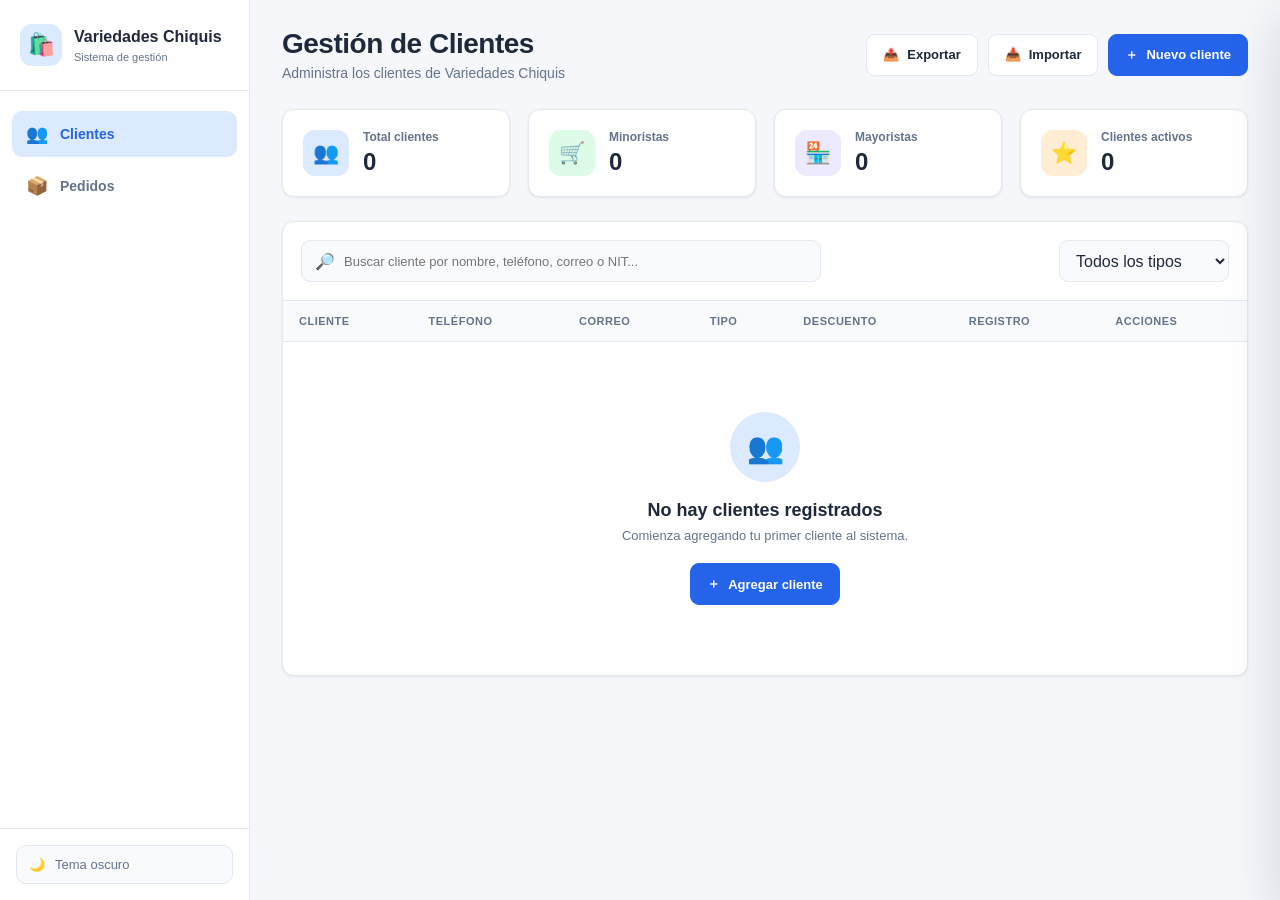
==== commit f4564b91: "Decimo cambio - Variedades Chisquis S.A~" ====
--- a/index.html
+++ b/index.html
@@ -1,1290 +1,584 @@
 <!DOCTYPE html>
-
 <html lang="es">
 <head>
-<meta charset="utf-8"/>
-<meta content="width=device-width, initial-scale=1.0" name="viewport"/>
-<meta content="Sistema de gestión de clientes de Variedades Chiquis" name="description"/>
-<title>Variedades Chiquis | Gestión de Clientes</title>
-<link href="https://fonts.googleapis.com" rel="preconnect"/>
-<link crossorigin="" href="https://fonts.gstatic.com" rel="preconnect"/>
-<link href="cliente.css" rel="stylesheet"/>
+    <meta charset="UTF-8">
+    <meta name="viewport" content="width=device-width, initial-scale=1.0">
+
+    <title>Variedades Chiquis - Clientes</title>
+
+    <link href="cliente.css" rel="stylesheet"/>
 </head>
 
 <body>
 
-<div class="app">
-
-<aside class="sidebar" id="sidebar">
-
-<div class="sidebar-brand">
-
-<div class="brand-logo">
-                    VC
-                </div>
-
-<div>
-<strong>Variedades</strong>
-<span>Chiquis</span>
-</div>
-
-</div>
-
-<nav class="sidebar-nav">
-
-<p class="nav-title">MENÚ PRINCIPAL</p>
-
-<a class="nav-item active" href="cliente.html" id="btnNavClientes">
-<span class="nav-icon">⌂</span>
-<span>Clientes</span>
-</a>
-
-<a class="nav-item" href="pedidos.html" id="btnNavPedidos">
-<span class="nav-icon">🛒</span>
-<span>Pedidos</span>
-</a>
-
-<button class="nav-item" id="btnNavEstadisticas" type="button">
-<span class="nav-icon">▥</span>
-<span>Estadísticas</span>
-</button>
-
-<p class="nav-title">HERRAMIENTAS</p>
-
-<button class="nav-item" id="btnExportarNav" type="button">
-<span class="nav-icon">↓</span>
-<span>Exportar datos</span>
-</button>
-
-<button class="nav-item" id="btnImportarNav" type="button">
-<span class="nav-icon">↑</span>
-<span>Importar datos</span>
-</button>
-
-</nav>
-
-<div class="sidebar-bottom">
-
-<div class="storage-status">
-<span class="status-dot"></span>
-
-<div>
-<strong>Datos locales</strong>
-<small>Guardado automático</small>
-</div>
-
-</div>
-
-<button class="theme-button" id="btnTema" title="Cambiar tema" type="button">
-<span id="themeIcon">☾</span>
-<span>Modo oscuro</span>
-</button>
-
-</div>
-
-</aside>
-
-<main class="main-content">
-
-<!-- HEADER -->
-
-<header class="top-header">
-
-<div class="mobile-brand">
-
-<button aria-label="Abrir menú" class="menu-button" id="btnMenu" type="button">
-                        ☰
+    <!-- CONTENEDOR PRINCIPAL -->
+    <div class="app">
+
+        <!-- BARRA LATERAL -->
+        <aside class="sidebar">
+
+            <div class="brand">
+                <div class="brand-icon">🛍️</div>
+
+                <div class="brand-text">
+                    <h1>Variedades Chiquis</h1>
+                    <span>Sistema de gestión</span>
+                </div>
+            </div>
+
+            <nav class="menu">
+
+                <a href="cliente.html" class="menu-item active" id="btnNavClientes">
+                    <span class="menu-icon">👥</span>
+                    <span>Clientes</span>
+                </a>
+
+                <a href="pedidos.html" class="menu-item" id="btnNavPedidos">
+                    <span class="menu-icon">📦</span>
+                    <span>Pedidos</span>
+                </a>
+
+            </nav>
+
+            <div class="sidebar-bottom">
+
+                <button class="theme-btn" id="btnTema" type="button">
+                    <span>🌙</span>
+                    <span>Cambiar tema</span>
+                </button>
+
+            </div>
+
+        </aside>
+
+
+        <!-- CONTENIDO PRINCIPAL -->
+        <main class="main-content">
+
+            <!-- ENCABEZADO -->
+            <header class="topbar">
+
+                <div class="page-title">
+                    <h2>Gestión de Clientes</h2>
+                    <p>Administra los clientes de Variedades Chiquis</p>
+                </div>
+
+                <div class="topbar-actions">
+
+                    <button class="btn btn-secondary" id="btnExportar" type="button">
+                        <span>📤</span>
+                        Exportar
                     </button>
 
-<div class="mobile-logo">
-                        VC
-                    </div>
-
-</div>
-
-<div class="welcome">
-
-<span class="eyebrow">
-                        PANEL DE ADMINISTRACIÓN
-                    </span>
-
-<h1 id="tituloPrincipal">Gestión de clientes</h1>
-
-<p id="descripcionPrincipal">
-Administra tus clientes y mantén organizada toda su información.
-</p>
-
-</div>
-
-<div class="header-actions">
-
-<button class="icon-button" id="btnTemaDesktop" title="Cambiar tema" type="button">
-                        ☾
+                    <button class="btn btn-secondary" id="btnImportar" type="button">
+                        <span>📥</span>
+                        Importar
                     </button>
 
-<button class="btn btn-primary" id="btnNuevo" type="button">
-
-<span class="plus-icon">+</span>
-
-<span id="textoBtnNuevo">
-Nuevo cliente
-</span>
-
-</button>
-
-</div>
-
-</header>
-
-
-<section class="stats-grid">
-
-<article class="stat-card stat-card-main">
-
-<div class="stat-card-icon">
+                    <input
+                        type="file"
+                        id="archivoImportar"
+                        accept=".json,application/json"
+                        hidden
+                    >
+
+                    <button class="btn btn-primary" id="btnNuevo" type="button">
+                        <span>＋</span>
+                        Nuevo cliente
+                    </button>
+
+                </div>
+
+            </header>
+
+
+            <!-- ESTADÍSTICAS -->
+            <section class="stats-grid">
+
+                <div class="stat-card">
+
+                    <div class="stat-icon blue">
                         👥
                     </div>
 
-<div class="stat-card-content">
-
-<span>Total de clientes</span>
-
-<strong id="statTotal">
-                            0
-                        </strong>
-
-<small>
-                            Clientes registrados
-                        </small>
-
-</div>
-
-</article>
-
-
-<article class="stat-card">
-
-<div class="stat-card-icon minorista-icon">
-                        🛍️
-                    </div>
-
-<div class="stat-card-content">
-
-<span>Minoristas</span>
-
-<strong id="statMinorista">
-                            0
-                        </strong>
-
-<small id="porcentajeMinorista">
-                            0% del total
-                        </small>
-
-</div>
-
-</article>
-
-
-<article class="stat-card">
-
-<div class="stat-card-icon mayorista-icon">
-                        📦
-                    </div>
-
-<div class="stat-card-content">
-
-<span>Mayoristas</span>
-
-<strong id="statMayorista">
-                            0
-                        </strong>
-
-<small id="porcentajeMayorista">
-                            0% del total
-                        </small>
-
-</div>
-
-</article>
-
-
-<article class="stat-card">
-
-<div class="stat-card-icon active-icon">
-                        ●
-                    </div>
-
-<div class="stat-card-content">
-
-<span>Registros visibles</span>
-
-<strong id="statVisibles">
-                            0
-                        </strong>
-
-<small>
-                            Según búsqueda y filtros
-                        </small>
-
-</div>
-
-</article>
-
-</section>
-
-
-<!-- ESTADÍSTICAS DE PEDIDOS -->
-
-<section class="toolbar-card" id="clientesToolbar">
-
-<div class="toolbar-top">
-
-<div>
-
-<h2>
-                            Directorio de clientes
-                        </h2>
-
-<p id="resultadoTexto">
-                            Mostrando todos los clientes
+                    <div class="stat-info">
+                        <span class="stat-label">Total clientes</span>
+                        <strong id="totalClientes">0</strong>
+                    </div>
+
+                </div>
+
+
+                <div class="stat-card">
+
+                    <div class="stat-icon green">
+                        🛒
+                    </div>
+
+                    <div class="stat-info">
+                        <span class="stat-label">Minoristas</span>
+                        <strong id="totalMinoristas">0</strong>
+                    </div>
+
+                </div>
+
+
+                <div class="stat-card">
+
+                    <div class="stat-icon purple">
+                        🏪
+                    </div>
+
+                    <div class="stat-info">
+                        <span class="stat-label">Mayoristas</span>
+                        <strong id="totalMayoristas">0</strong>
+                    </div>
+
+                </div>
+
+
+                <div class="stat-card">
+
+                    <div class="stat-icon orange">
+                        ⭐
+                    </div>
+
+                    <div class="stat-info">
+                        <span class="stat-label">Clientes activos</span>
+                        <strong id="totalActivos">0</strong>
+                    </div>
+
+                </div>
+
+            </section>
+
+
+            <!-- CONTROLES -->
+            <section class="content-card">
+
+                <div class="toolbar">
+
+                    <div class="search-box">
+
+                        <span class="search-icon">🔎</span>
+
+                        <input
+                            type="text"
+                            id="buscar"
+                            placeholder="Buscar cliente por nombre, teléfono, correo o NIT..."
+                        >
+
+                    </div>
+
+
+                    <div class="filters">
+
+                        <select id="filtroTipo">
+                            <option value="">Todos los tipos</option>
+                            <option value="minorista">Minorista</option>
+                            <option value="mayorista">Mayorista</option>
+                        </select>
+
+                    </div>
+
+                </div>
+
+
+                <!-- TABLA -->
+                <div class="table-container">
+
+                    <table>
+
+                        <thead>
+
+                            <tr>
+                                <th>Cliente</th>
+                                <th>Teléfono</th>
+                                <th>Correo</th>
+                                <th>Tipo</th>
+                                <th>Descuento</th>
+                                <th>Registro</th>
+                                <th>Acciones</th>
+                            </tr>
+
+                        </thead>
+
+                        <tbody id="clientesTabla">
+                        </tbody>
+
+                    </table>
+
+
+                    <!-- ESTADO VACÍO -->
+                    <div class="empty-state" id="estadoVacio">
+
+                        <div class="empty-icon">
+                            👥
+                        </div>
+
+                        <h3>No hay clientes registrados</h3>
+
+                        <p>
+                            Comienza agregando tu primer cliente al sistema.
                         </p>
 
-</div>
-
-<div class="toolbar-actions">
-
-<button class="secondary-button" id="btnExportar" type="button">
-                            ↓ Exportar
+                        <button
+                            class="btn btn-primary"
+                            id="btnNuevoVacio"
+                            type="button"
+                        >
+                            <span>＋</span>
+                            Agregar cliente
                         </button>
 
-<button class="secondary-button" id="btnImportar" type="button">
-                            ↑ Importar
-                        </button>
-
-<input accept=".json" hidden="" id="inputImportar" type="file"/>
-
-</div>
-
-</div>
-
-
-<div class="toolbar-bottom">
-
-<div class="search-box">
-
-<span class="search-icon">
-                            ⌕
-                        </span>
-
-<input
-autocomplete="off"
-id="searchInput"
-placeholder="Buscar por nombre, teléfono, correo o NIT..."
-type="search"/>
-
-<button
-class="clear-search"
-id="btnLimpiarBusqueda"
-title="Limpiar búsqueda"
-type="button">
-
-                            ×
-
-                        </button>
-
-</div>
-
-
-<div class="filter-container">
-
-<button
-class="filter-button active"
-data-filter="todos"
-type="button">
-
-                            Todos
-
-<span id="countTodos">0</span>
-
-</button>
-
-
-<button
-class="filter-button"
-data-filter="minorista"
-type="button">
-
-                            🛍️ Minoristas
-
-<span id="countMinoristas">0</span>
-
-</button>
-
-
-<button
-class="filter-button"
-data-filter="mayorista"
-type="button">
-
-                            📦 Mayoristas
-
-<span id="countMayoristas">0</span>
-
-</button>
-
-</div>
-
-</div>
-
-</section>
-
-
-<section class="table-card" id="clientesTableSection">
-
-<div class="table-responsive">
-
-<table class="clientes-table">
-
-<thead>
-
-<tr>
-
-<th>Cliente</th>
-
-<th>Tipo</th>
-
-<th>Contacto</th>
-
-<th>Información</th>
-
-<th>Registro</th>
-
-<th class="actions-header">
-                                    Acciones
-                                </th>
-
-</tr>
-
-</thead>
-
-<tbody id="tablaBody">
-</tbody>
-
-</table>
-
-</div>
-
-
-<!-- ESTADO VACÍO -->
-
-<div class="empty-state" hidden="" id="emptyState">
-
-<div class="empty-illustration">
-                        👥
-                    </div>
-
-<h2 id="emptyTitle">
-                        No hay clientes registrados
-                    </h2>
-
-<p id="emptyDescription">
-                        Comienza agregando tu primer cliente.
-                    </p>
-
-<button class="btn btn-primary" id="btnNuevoVacio" type="button">
-
-                        + Registrar cliente
-
-                    </button>
-
-</div>
-
-
-<div class="table-footer">
-
-<span id="tableFooterText">
-                        0 clientes
-                    </span>
-
-<span>
-                        Datos almacenados localmente
-                    </span>
-
-</div>
-
-</section>
-
-
-<!-- MÓDULO DE PEDIDOS -->
-
-<!-- FORMULARIO DE PEDIDO -->
-
-<!-- DETALLE DE PEDIDO -->
-
-
-<section class="help-card">
-
-<div class="help-icon">
-                    💡
-                </div>
-
-<div>
-
-<strong>
-                        Consejo rápido
-                    </strong>
-
-<p>
-Puedes buscar clientes utilizando su nombre, teléfono, correo electrónico o NIT.
-</p>
-
-</div>
-
-
-<div class="keyboard-shortcuts">
-
-<span>
-                        Nuevo cliente
-                        <kbd>Ctrl</kbd>
-<kbd>N</kbd>
-</span>
-
-<span>
-                        Buscar
-                        <kbd>Ctrl</kbd>
-<kbd>K</kbd>
-</span>
-
-</div>
-
-</section>
-
-</main>
-
-</div>
-
-
-<div class="overlay" hidden="" id="overlay">
-</div>
-
-
-<aside aria-hidden="true" class="panel" id="panel">
-
-<form id="clienteForm" novalidate="">
-
-<div class="panel-header">
-
-<div>
-
-<span class="panel-eyebrow">
-                        CLIENTE
-                    </span>
-
-<h2 id="panelTitulo">
-                        Nuevo cliente
-                    </h2>
-
-<p>
-                        Completa la información solicitada.
-                    </p>
-
-</div>
-
-
-<button
-aria-label="Cerrar"
-class="btn-close"
-id="btnCerrarPanel"
-type="button">
-
-                    ×
-
+                    </div>
+
+                </div>
+
+            </section>
+
+        </main>
+
+    </div>
+
+
+    <!-- OVERLAY -->
+    <div class="overlay" id="overlay"></div>
+
+
+    <!-- PANEL DE CLIENTE -->
+    <aside class="side-panel" id="panelCliente">
+
+        <div class="panel-header">
+
+            <div>
+                <h2 id="tituloPanel">Nuevo cliente</h2>
+                <p>Completa la información del cliente</p>
+            </div>
+
+            <button
+                class="close-btn"
+                id="btnCerrarPanel"
+                type="button"
+                aria-label="Cerrar"
+            >
+                ×
+            </button>
+
+        </div>
+
+
+        <form id="clienteForm">
+
+            <input type="hidden" id="clienteId">
+
+
+            <div class="panel-body">
+
+                <!-- INFORMACIÓN PERSONAL -->
+                <div class="form-section">
+
+                    <h3>Información personal</h3>
+
+
+                    <div class="form-group">
+
+                        <label for="nombre">
+                            Nombre completo
+                            <span>*</span>
+                        </label>
+
+                        <input
+                            type="text"
+                            id="nombre"
+                            placeholder="Ej. María López"
+                            autocomplete="name"
+                        >
+
+                    </div>
+
+
+                    <div class="form-row">
+
+                        <div class="form-group">
+
+                            <label for="telefono">
+                                Teléfono
+                                <span>*</span>
+                            </label>
+
+                            <input
+                                type="tel"
+                                id="telefono"
+                                placeholder="Ej. 5555-5555"
+                                autocomplete="tel"
+                            >
+
+                        </div>
+
+
+                        <div class="form-group">
+
+                            <label for="email">
+                                Correo electrónico
+                            </label>
+
+                            <input
+                                type="email"
+                                id="email"
+                                placeholder="cliente@correo.com"
+                                autocomplete="email"
+                            >
+
+                        </div>
+
+                    </div>
+
+
+                    <div class="form-row">
+
+                        <div class="form-group">
+
+                            <label for="dpi">
+                                DPI
+                            </label>
+
+                            <input
+                                type="text"
+                                id="dpi"
+                                placeholder="Número de DPI"
+                            >
+
+                        </div>
+
+
+                        <div class="form-group">
+
+                            <label for="nit">
+                                NIT
+                            </label>
+
+                            <input
+                                type="text"
+                                id="nit"
+                                placeholder="Ej. 1234567-8"
+                            >
+
+                        </div>
+
+                    </div>
+
+
+                    <div class="form-group">
+
+                        <label for="direccion">
+                            Dirección
+                        </label>
+
+                        <textarea
+                            id="direccion"
+                            rows="3"
+                            placeholder="Dirección del cliente"
+                        ></textarea>
+
+                    </div>
+
+                </div>
+
+
+                <!-- TIPO DE CLIENTE -->
+                <div class="form-section">
+
+                    <h3>Tipo de cliente</h3>
+
+
+                    <div class="type-options">
+
+                        <label class="type-option">
+
+                            <input
+                                type="radio"
+                                name="tipoCliente"
+                                id="tipoMinorista"
+                                value="minorista"
+                                checked
+                            >
+
+                            <span class="type-card">
+
+                                <span class="type-icon">
+                                    🛒
+                                </span>
+
+                                <span>
+                                    <strong>Minorista</strong>
+                                    <small>Compra para consumo personal</small>
+                                </span>
+
+                            </span>
+
+                        </label>
+
+
+                        <label class="type-option">
+
+                            <input
+                                type="radio"
+                                name="tipoCliente"
+                                id="tipoMayorista"
+                                value="mayorista"
+                            >
+
+                            <span class="type-card">
+
+                                <span class="type-icon">
+                                    🏪
+                                </span>
+
+                                <span>
+                                    <strong>Mayorista</strong>
+                                    <small>Compra grandes cantidades</small>
+                                </span>
+
+                            </span>
+
+                        </label>
+
+                    </div>
+
+                </div>
+
+
+                <!-- CONDICIONES COMERCIALES -->
+                <div class="form-section">
+
+                    <h3>Condiciones comerciales</h3>
+
+
+                    <div class="form-row">
+
+                        <div class="form-group">
+
+                            <label for="descuento">
+                                Descuento (%)
+                            </label>
+
+                            <input
+                                type="number"
+                                id="descuento"
+                                min="0"
+                                max="100"
+                                step="0.01"
+                                value="0"
+                            >
+
+                        </div>
+
+
+                        <div class="form-group">
+
+                            <label for="limiteCredito">
+                                Límite de crédito (Q)
+                            </label>
+
+                            <input
+                                type="number"
+                                id="limiteCredito"
+                                min="0"
+                                step="0.01"
+                                value="0"
+                            >
+
+                        </div>
+
+                    </div>
+
+                </div>
+
+            </div>
+
+
+            <!-- FOOTER DEL FORMULARIO -->
+            <div class="panel-footer">
+
+                <button
+                    class="btn btn-secondary"
+                    id="btnCancelar"
+                    type="button"
+                >
+                    Cancelar
                 </button>
 
-</div>
-
-
-<input id="clienteId" type="hidden"/>
-
-
-<!-- TIPO -->
-
-<div class="form-section">
-
-<div class="section-heading">
-
-<span class="section-number">
-                        01
-                    </span>
-
-<div>
-
-<strong>
-                            Tipo de cliente
-                        </strong>
-
-<small>
-                            Selecciona la categoría
-                        </small>
-
-</div>
-
-</div>
-
-
-<div class="tipo-toggle">
-
-<input
-checked=""
-id="tipoMinorista"
-name="tipo"
-type="radio"
-value="minorista"/>
-
-<label class="tipo-opcion" for="tipoMinorista">
-
-<span class="tipo-opcion-icon">
-                            🛍️
-                        </span>
-
-<span>
-
-<strong>Minorista</strong>
-
-<small>Compra personal</small>
-
-</span>
-
-</label>
-
-
-<input
-id="tipoMayorista"
-name="tipo"
-type="radio"
-value="mayorista"/>
-
-<label class="tipo-opcion" for="tipoMayorista">
-
-<span class="tipo-opcion-icon">
-                            📦
-                        </span>
-
-<span>
-
-<strong>Mayorista</strong>
-
-<small>Compra por volumen</small>
-
-</span>
-
-</label>
-
-</div>
-
-
-<p class="field-hint" id="tipoHint">
-
-                    Compra para uso personal, en unidades sueltas.
-
-                </p>
-
-</div>
-
-
-<!-- DATOS PERSONALES -->
-
-<div class="form-section">
-
-<div class="section-heading">
-
-<span class="section-number">
-                        02
-                    </span>
-
-<div>
-
-<strong>
-                            Información personal
-                        </strong>
-
-<small>
-                            Datos principales del cliente
-                        </small>
-
-</div>
-
-</div>
-
-
-<div class="field">
-
-<label class="field-label" for="nombre">
-
-                        Nombre completo
-
-<span>*</span>
-
-</label>
-
-
-<div class="input-wrapper">
-
-<span class="input-icon">
-                            👤
-                        </span>
-
-<input
-id="nombre"
-maxlength="100"
-placeholder="Ej. Ana Lucía Pérez"
-type="text"/>
-
-</div>
-
-</div>
-
-
-<div class="field-row">
-
-<div class="field">
-
-<label class="field-label" for="telefono">
-
-                            Teléfono
-
-<span>*</span>
-
-</label>
-
-<div class="input-wrapper">
-
-<span class="input-icon">
-                                ☎
-                            </span>
-
-<input
-id="telefono"
-maxlength="20"
-placeholder="5555-1234"
-type="tel"/>
-
-</div>
-
-</div>
-
-
-<div class="field">
-
-<label class="field-label" for="email">
-
-                            Correo electrónico
-
-                        </label>
-
-<div class="input-wrapper">
-
-<span class="input-icon">
-                                @
-                            </span>
-
-<input
-id="email"
-maxlength="120"
-placeholder="cliente@correo.com"
-type="email"/>
-
-</div>
-
-</div>
-
-</div>
-
-
-<div class="field" id="campoDpi">
-
-<label class="field-label" for="dpi">
-
-                        DPI
-
-                    </label>
-
-<div class="input-wrapper">
-
-<span class="input-icon">
-                            ID
-                        </span>
-
-<input
-id="dpi"
-maxlength="20"
-placeholder="0000 00000 0000"
-type="text"/>
-
-</div>
-
-</div>
-
-</div>
-
-
-<!-- DIRECCIÓN -->
-
-<div class="form-section">
-
-<div class="section-heading">
-
-<span class="section-number">
-                        03
-                    </span>
-
-<div>
-
-<strong>
-                            Entrega
-                        </strong>
-
-<small>
-                            Información para entregas
-                        </small>
-
-</div>
-
-</div>
-
-
-<div class="field">
-
-<label class="field-label" for="direccion">
-
-                        Dirección de entrega
-
-                    </label>
-
-<div class="textarea-wrapper">
-
-<span class="textarea-icon">
-                            📍
-                        </span>
-
-<textarea
-id="direccion"
-maxlength="300"
-placeholder="Zona, calle, avenida, referencia..."
-rows="3"></textarea>
-
-</div>
-
-</div>
-
-</div>
-
-
-<!-- MAYORISTA -->
-
-<div
-class="form-section wholesale-section"
-hidden=""
-id="camposMayorista">
-
-<div class="section-heading">
-
-<span class="section-number">
-                        04
-                    </span>
-
-<div>
-
-<strong>
-                            Información comercial
-                        </strong>
-
-<small>
-                            Datos exclusivos para mayoristas
-                        </small>
-
-</div>
-
-</div>
-
-
-<div class="field-row">
-
-<div class="field">
-
-<label class="field-label" for="nit">
-
-                            NIT
-
-<span>*</span>
-
-</label>
-
-<input
-id="nit"
-maxlength="20"
-placeholder="1234567-8"
-type="text"/>
-
-</div>
-
-
-<div class="field">
-
-<label class="field-label" for="descuento">
-
-                            Descuento
-
-                        </label>
-
-<div class="input-suffix">
-
-<input
-id="descuento"
-max="100"
-min="0"
-type="number"
-value="0"/>
-
-<span>%</span>
-
-</div>
-
-</div>
-
-</div>
-
-
-<div class="field">
-
-<label class="field-label" for="limiteCredito">
-
-                        Límite de crédito
-
-                    </label>
-
-<div class="input-prefix">
-
-<span>Q</span>
-
-<input
-id="limiteCredito"
-min="0"
-step="0.01"
-type="number"
-value="0"/>
-
-</div>
-
-</div>
-
-</div>
-
-
-<!-- NOTAS -->
-
-<div class="form-section">
-
-<div class="section-heading">
-
-<span class="section-number">
-                        05
-                    </span>
-
-<div>
-
-<strong>
-                            Notas
-                        </strong>
-
-<small>
-                            Información interna
-                        </small>
-
-</div>
-
-</div>
-
-
-<div class="field">
-
-<label class="field-label" for="notas">
-
-                        Notas internas
-
-                    </label>
-
-<textarea
-id="notas"
-maxlength="300"
-placeholder="Preferencias, horarios, observaciones..."
-rows="3"></textarea>
-
-<div class="character-counter">
-
-<span id="notasCounter">0</span>/300
-
-                    </div>
-
-</div>
-
-</div>
-
-
-<div class="panel-footer">
-
-<button
-class="btn btn-secondary"
-id="btnCancelar"
-type="button">
-
+                <button
+                    class="btn btn-primary"
+                    type="submit"
+                >
+                    <span>✓</span>
+                    Guardar cliente
+                </button>
+
+            </div>
+
+        </form>
+
+    </aside>
+
+
+    <!-- MODAL DE CONFIRMACIÓN -->
+    <div class="modal-container" id="modalConfirmacion">
+
+        <div class="modal">
+
+            <div class="modal-icon warning">
+                ⚠️
+            </div>
+
+            <h3 id="modalTitulo">
+                ¿Eliminar cliente?
+            </h3>
+
+            <p id="modalMensaje">
+                Esta acción no se puede deshacer.
+            </p>
+
+            <div class="modal-actions">
+
+                <button
+                    class="btn btn-secondary"
+                    id="btnModalCancelar"
+                    type="button"
+                >
                     Cancelar
-
                 </button>
 
-
-<button class="btn btn-primary" type="submit">
-
-<span>✓</span>
-
-                    Guardar cliente
-
+                <button
+                    class="btn btn-danger"
+                    id="btnModalConfirmar"
+                    type="button"
+                >
+                    Eliminar
                 </button>
 
-</div>
-
-</form>
-
-</aside>
-
-
-<dialog id="dialogDetalle">
-
-<div class="detail-modal">
-
-<button
-class="modal-close"
-id="btnCerrarDetalle"
-type="button">
-
-                ×
-
-            </button>
-
-
-<div class="detail-avatar" id="detalleAvatar">
-
-                AP
-
-            </div>
-
-
-<h2 id="detalleNombre">
-                Cliente
-            </h2>
-
-
-<span class="detail-badge" id="detalleTipo">
-
-                Minorista
-
-            </span>
-
-
-<div class="detail-grid">
-
-<div class="detail-item">
-
-<span>📞 Teléfono</span>
-
-<strong id="detalleTelefono">
-                        -
-                    </strong>
-
-</div>
-
-
-<div class="detail-item">
-
-<span>✉ Correo</span>
-
-<strong id="detalleEmail">
-                        -
-                    </strong>
-
-</div>
-
-
-<div class="detail-item">
-
-<span>📍 Dirección</span>
-
-<strong id="detalleDireccion">
-                        -
-                    </strong>
-
-</div>
-
-
-<div class="detail-item">
-
-<span>📅 Registrado</span>
-
-<strong id="detalleFecha">
-                        -
-                    </strong>
-
-</div>
-
-
-<div class="detail-item">
-
-<span>Identificación</span>
-
-<strong id="detalleIdentificacion">
-                        -
-                    </strong>
-
-</div>
-
-
-<div class="detail-item">
-
-<span>Información comercial</span>
-
-<strong id="detalleComercial">
-                        -
-                    </strong>
-
-</div>
-
-</div>
-
-
-<div class="detail-notes" id="detalleNotasContainer">
-
-<span>📝 Notas</span>
-
-<p id="detalleNotas">
-                    Sin notas registradas.
-                </p>
-
-</div>
-
-
-<div class="detail-actions">
-
-<button
-class="btn btn-secondary"
-id="btnEditarDetalle"
-type="button">
-
-                    ✎ Editar
-
-                </button>
-
-
-<button
-class="btn btn-whatsapp"
-id="btnWhatsApp"
-type="button">
-
-                    💬 WhatsApp
-
-                </button>
-
-
-<button
-class="btn btn-primary"
-id="btnLlamar"
-type="button">
-
-                    ☎ Llamar
-
-                </button>
-
-</div>
-
-</div>
-
-</dialog>
-
-
-<dialog id="dialogEliminar">
-
-<div class="delete-modal">
-
-<div class="delete-icon">
-                ⚠️
-            </div>
-
-<h2>
-                ¿Eliminar cliente?
-            </h2>
-
-<p>
-
-                Estás a punto de eliminar a
-
-<strong id="dialogNombreCliente"></strong>.
-
-            </p>
-
-<span class="delete-warning">
-
-                Esta acción no se puede deshacer.
-
-            </span>
-
-
-<div class="dialog-actions">
-
-<button
-class="btn btn-secondary"
-id="btnCancelarEliminar"
-type="button">
-
-                    Cancelar
-
-                </button>
-
-
-<button
-class="btn btn-danger"
-id="btnConfirmarEliminar"
-type="button">
-
-                    Eliminar cliente
-
-                </button>
-
-</div>
-
-</div>
-
-</dialog>
-
-
-<dialog id="dialogOpciones">
-
-<div class="options-modal">
-
-<div class="modal-heading">
-
-<div>
-
-<span class="panel-eyebrow">
-                        ADMINISTRACIÓN
-                    </span>
-
-<h2>
-                        Herramientas
-                    </h2>
-
-</div>
-
-
-<button
-class="modal-close"
-id="btnCerrarOpciones"
-type="button">
-
-                    ×
-
-                </button>
-
-</div>
-
-
-<button
-class="option-item"
-id="btnCargarEjemplos"
-type="button">
-
-<span>✨</span>
-
-<div>
-
-<strong>Cargar datos de ejemplo</strong>
-
-<small>
-Agrega clientes de prueba al sistema.
-</small>
-
-</div>
-
-</button>
-
-
-<button
-class="option-item"
-id="btnExportarOpciones"
-type="button">
-
-<span>📥</span>
-
-<div>
-
-<strong>Exportar respaldo</strong>
-
-<small>
-Descarga todos los clientes en formato JSON.
-</small>
-
-</div>
-
-</button>
-
-
-<button
-class="option-item danger-option"
-id="btnEliminarTodos"
-type="button">
-
-<span>🗑️</span>
-
-<div>
-
-<strong>Eliminar todos los clientes</strong>
-
-<small>
-Esta acción eliminará todos los registros.
-</small>
-
-</div>
-
-</button>
-
-</div>
-
-</dialog>
-
-
-<div class="toast" id="toast" role="status">
-
-<span class="toast-icon" id="toastIcon">
-            ✓
+            </div>
+
+        </div>
+
+    </div>
+
+
+    <!-- NOTIFICACIÓN -->
+    <div class="toast" id="toast">
+
+        <span id="toastIcon">✓</span>
+
+        <span id="toastMensaje">
+            Operación realizada correctamente.
         </span>
 
-<span id="toastMessage">
-            Operación realizada.
-        </span>
-
-</div>
-
-
-<button
-class="floating-button"
-id="btnFloating"
-title="Nuevo cliente"
-type="button">
-
-        +
-
-</button>
-
-
-<script src="cliente.js"></script>
+    </div>
+
+
+    <script src="cliente.js"></script>
 
 </body>
 </html>
--- a/cliente.css
+++ b/cliente.css
@@ -1,51 +1,74 @@
-/* ============================================================
+/* =========================================================
    VARIEDADES CHIQUIS
    ESTILOS - GESTIÓN DE CLIENTES
-   ============================================================ */
+   ========================================================= */
 
 :root {
     --primary: #2563eb;
     --primary-dark: #1d4ed8;
-    --primary-light: #eff6ff;
+    --primary-light: #dbeafe;
 
     --success: #16a34a;
-    --success-light: #f0fdf4;
-
-    --warning: #d97706;
-    --warning-light: #fffbeb;
+    --success-light: #dcfce7;
+
+    --warning: #f59e0b;
+    --warning-light: #fef3c7;
 
     --danger: #dc2626;
-    --danger-light: #fef2f2;
-
-    --text: #172033;
-    --text-soft: #64748b;
-    --text-muted: #94a3b8;
-
-    --bg: #f8fafc;
+    --danger-light: #fee2e2;
+
+    --purple: #7c3aed;
+    --purple-light: #ede9fe;
+
+    --orange: #ea580c;
+    --orange-light: #ffedd5;
+
+    --bg: #f5f7fb;
     --surface: #ffffff;
-    --surface-soft: #f1f5f9;
+    --surface-secondary: #f8fafc;
+
+    --text: #1e293b;
+    --text-secondary: #64748b;
+    --text-light: #94a3b8;
 
     --border: #e2e8f0;
 
-    --shadow-sm:
-        0 1px 2px rgba(15, 23, 42, 0.05);
-
-    --shadow:
-        0 8px 30px rgba(15, 23, 42, 0.08);
-
-    --shadow-lg:
-        0 20px 50px rgba(15, 23, 42, 0.15);
-
-    --radius: 14px;
-    --radius-sm: 9px;
-
     --sidebar-width: 250px;
-}
-
-
-/* ============================================================
+
+    --shadow-sm: 0 1px 3px rgba(15, 23, 42, 0.08);
+    --shadow-md: 0 8px 25px rgba(15, 23, 42, 0.10);
+    --shadow-lg: 0 20px 50px rgba(15, 23, 42, 0.15);
+
+    --radius-sm: 8px;
+    --radius-md: 12px;
+    --radius-lg: 16px;
+}
+
+
+/* =========================================================
+   TEMA OSCURO
+   ========================================================= */
+
+body.dark {
+    --bg: #0f172a;
+    --surface: #1e293b;
+    --surface-secondary: #172033;
+
+    --text: #f1f5f9;
+    --text-secondary: #cbd5e1;
+    --text-light: #94a3b8;
+
+    --border: #334155;
+
+    --shadow-sm: 0 1px 3px rgba(0, 0, 0, 0.25);
+    --shadow-md: 0 8px 25px rgba(0, 0, 0, 0.30);
+    --shadow-lg: 0 20px 50px rgba(0, 0, 0, 0.40);
+}
+
+
+/* =========================================================
    RESET
-   ============================================================ */
+   ========================================================= */
 
 * {
     margin: 0;
@@ -53,39 +76,45 @@
     box-sizing: border-box;
 }
 
+
 html {
-    scroll-behavior: smooth;
-}
+    min-height: 100%;
+}
+
 
 body {
+    min-height: 100vh;
+
     font-family:
         Inter,
-        system-ui,
         -apple-system,
         BlinkMacSystemFont,
         "Segoe UI",
+        Roboto,
+        Arial,
         sans-serif;
 
     background: var(--bg);
     color: var(--text);
 
-    min-height: 100vh;
-
     transition:
-        background 0.25s ease,
+        background-color 0.25s ease,
         color 0.25s ease;
 }
+
 
 button,
 input,
-textarea,
-select {
+select,
+textarea {
     font: inherit;
 }
+
 
 button {
     cursor: pointer;
 }
+
 
 a {
     color: inherit;
@@ -93,9 +122,9 @@
 }
 
 
-/* ============================================================
+/* =========================================================
    APP
-   ============================================================ */
+   ========================================================= */
 
 .app {
     min-height: 100vh;
@@ -103,2061 +132,1231 @@
 }
 
 
-/* ============================================================
+/* =========================================================
    SIDEBAR
-   ============================================================ */
+   ========================================================= */
 
 .sidebar {
-    width: var(--sidebar-width);
-    min-height: 100vh;
-
     position: fixed;
+
     left: 0;
     top: 0;
     bottom: 0;
 
+    width: var(--sidebar-width);
+
+    display: flex;
+    flex-direction: column;
+
     background: var(--surface);
 
     border-right: 1px solid var(--border);
 
-    display: flex;
-    flex-direction: column;
-
     z-index: 100;
 }
 
 
-.sidebar-brand {
-    min-height: 82px;
-
-    display: flex;
-    align-items: center;
+.brand {
+    display: flex;
+    align-items: center;
+
     gap: 12px;
 
-    padding: 18px 22px;
+    padding: 24px 20px;
 
     border-bottom: 1px solid var(--border);
 }
 
 
-.brand-logo,
-.mobile-logo {
+.brand-icon {
     width: 42px;
     height: 42px;
 
+    display: flex;
+    align-items: center;
+    justify-content: center;
+
+    border-radius: 12px;
+
+    background: var(--primary-light);
+
+    font-size: 22px;
+}
+
+
+.brand-text h1 {
+    font-size: 16px;
+    line-height: 1.2;
+
+    font-weight: 800;
+}
+
+
+.brand-text span {
+    display: block;
+
+    margin-top: 4px;
+
+    color: var(--text-secondary);
+
+    font-size: 11px;
+}
+
+
+/* =========================================================
+   MENU
+   ========================================================= */
+
+.menu {
+    display: flex;
+    flex-direction: column;
+
+    gap: 6px;
+
+    padding: 20px 12px;
+}
+
+
+.menu-item {
+    display: flex;
+    align-items: center;
+
+    gap: 12px;
+
+    padding: 12px 14px;
+
+    border-radius: 10px;
+
+    color: var(--text-secondary);
+
+    font-size: 14px;
+    font-weight: 600;
+
+    transition:
+        background-color 0.2s ease,
+        color 0.2s ease,
+        transform 0.2s ease;
+}
+
+
+.menu-item:hover {
+    background: var(--surface-secondary);
+    color: var(--text);
+}
+
+
+.menu-item.active {
+    background: var(--primary-light);
+    color: var(--primary);
+}
+
+
+.menu-icon {
+    width: 22px;
+
+    display: flex;
+    justify-content: center;
+
+    font-size: 18px;
+}
+
+
+.sidebar-bottom {
+    margin-top: auto;
+
+    padding: 16px;
+
+    border-top: 1px solid var(--border);
+}
+
+
+.theme-btn {
+    width: 100%;
+
+    display: flex;
+    align-items: center;
+
+    gap: 10px;
+
+    padding: 11px 12px;
+
+    border: 1px solid var(--border);
+    border-radius: 10px;
+
+    background: var(--surface-secondary);
+
+    color: var(--text-secondary);
+
+    font-size: 13px;
+
+    transition: 0.2s ease;
+}
+
+
+.theme-btn:hover {
+    background: var(--primary-light);
+    color: var(--primary);
+}
+
+
+/* =========================================================
+   CONTENIDO
+   ========================================================= */
+
+.main-content {
+    width: calc(100% - var(--sidebar-width));
+
+    margin-left: var(--sidebar-width);
+
+    padding: 28px 32px 40px;
+}
+
+
+/* =========================================================
+   TOPBAR
+   ========================================================= */
+
+.topbar {
+    display: flex;
+    align-items: center;
+    justify-content: space-between;
+
+    gap: 20px;
+
+    margin-bottom: 28px;
+}
+
+
+.page-title h2 {
+    font-size: 28px;
+    font-weight: 800;
+
+    letter-spacing: -0.5px;
+}
+
+
+.page-title p {
+    margin-top: 5px;
+
+    color: var(--text-secondary);
+
+    font-size: 14px;
+}
+
+
+.topbar-actions {
+    display: flex;
+    align-items: center;
+
+    gap: 10px;
+}
+
+
+/* =========================================================
+   BOTONES
+   ========================================================= */
+
+.btn {
+    min-height: 42px;
+
+    display: inline-flex;
+    align-items: center;
+    justify-content: center;
+
+    gap: 8px;
+
+    padding: 0 16px;
+
+    border: 1px solid transparent;
+    border-radius: 9px;
+
+    font-size: 13px;
+    font-weight: 700;
+
+    transition:
+        background-color 0.2s ease,
+        border-color 0.2s ease,
+        color 0.2s ease,
+        transform 0.15s ease,
+        box-shadow 0.2s ease;
+}
+
+
+.btn:hover {
+    transform: translateY(-1px);
+}
+
+
+.btn:active {
+    transform: translateY(0);
+}
+
+
+.btn-primary {
+    background: var(--primary);
+    color: #ffffff;
+
+    border-color: var(--primary);
+}
+
+
+.btn-primary:hover {
+    background: var(--primary-dark);
+    border-color: var(--primary-dark);
+
+    box-shadow: 0 5px 15px rgba(37, 99, 235, 0.25);
+}
+
+
+.btn-secondary {
+    background: var(--surface);
+    color: var(--text);
+
+    border-color: var(--border);
+}
+
+
+.btn-secondary:hover {
+    background: var(--surface-secondary);
+}
+
+
+.btn-danger {
+    background: var(--danger);
+    color: #ffffff;
+
+    border-color: var(--danger);
+}
+
+
+.btn-danger:hover {
+    background: #b91c1c;
+}
+
+
+/* =========================================================
+   ESTADÍSTICAS
+   ========================================================= */
+
+.stats-grid {
     display: grid;
-    place-items: center;
+
+    grid-template-columns: repeat(4, 1fr);
+
+    gap: 18px;
+
+    margin-bottom: 24px;
+}
+
+
+.stat-card {
+    display: flex;
+    align-items: center;
+
+    gap: 14px;
+
+    padding: 20px;
+
+    background: var(--surface);
+
+    border: 1px solid var(--border);
+
+    border-radius: var(--radius-md);
+
+    box-shadow: var(--shadow-sm);
+}
+
+
+.stat-icon {
+    width: 46px;
+    height: 46px;
+
+    flex-shrink: 0;
+
+    display: flex;
+    align-items: center;
+    justify-content: center;
 
     border-radius: 12px;
 
-    background:
-        linear-gradient(
-            135deg,
-            var(--primary),
-            #60a5fa
-        );
-
-    color: white;
-
+    font-size: 21px;
+}
+
+
+.stat-icon.blue {
+    background: var(--primary-light);
+}
+
+
+.stat-icon.green {
+    background: var(--success-light);
+}
+
+
+.stat-icon.purple {
+    background: var(--purple-light);
+}
+
+
+.stat-icon.orange {
+    background: var(--orange-light);
+}
+
+
+.stat-info {
+    min-width: 0;
+}
+
+
+.stat-label {
+    display: block;
+
+    margin-bottom: 4px;
+
+    color: var(--text-secondary);
+
+    font-size: 12px;
+    font-weight: 600;
+}
+
+
+.stat-info strong {
+    font-size: 24px;
     font-weight: 800;
-    font-size: 14px;
+}
+
+
+/* =========================================================
+   CARD DE CONTENIDO
+   ========================================================= */
+
+.content-card {
+    background: var(--surface);
+
+    border: 1px solid var(--border);
+
+    border-radius: var(--radius-md);
+
+    box-shadow: var(--shadow-sm);
+
+    overflow: hidden;
+}
+
+
+/* =========================================================
+   TOOLBAR
+   ========================================================= */
+
+.toolbar {
+    display: flex;
+    align-items: center;
+    justify-content: space-between;
+
+    gap: 16px;
+
+    padding: 18px;
+
+    border-bottom: 1px solid var(--border);
+}
+
+
+.search-box {
+    position: relative;
+
+    width: min(520px, 100%);
+}
+
+
+.search-box input {
+    width: 100%;
+
+    height: 42px;
+
+    padding: 0 14px 0 42px;
+
+    border: 1px solid var(--border);
+    border-radius: 9px;
+
+    outline: none;
+
+    background: var(--surface-secondary);
+    color: var(--text);
+
+    font-size: 13px;
+
+    transition: 0.2s ease;
+}
+
+
+.search-box input:focus {
+    border-color: var(--primary);
 
     box-shadow:
-        0 8px 20px rgba(37, 99, 235, 0.25);
-}
-
-
-.sidebar-brand strong {
+        0 0 0 3px rgba(37, 99, 235, 0.10);
+}
+
+
+.search-icon {
+    position: absolute;
+
+    left: 14px;
+    top: 50%;
+
+    transform: translateY(-50%);
+
+    color: var(--text-secondary);
+
+    pointer-events: none;
+}
+
+
+.filters {
+    display: flex;
+    gap: 10px;
+}
+
+
+.filters select {
+    height: 42px;
+
+    min-width: 170px;
+
+    padding: 0 12px;
+
+    border: 1px solid var(--border);
+    border-radius: 9px;
+
+    outline: none;
+
+    background: var(--surface-secondary);
+    color: var(--text);
+
+    cursor: pointer;
+}
+
+
+.filters select:focus {
+    border-color: var(--primary);
+}
+
+
+/* =========================================================
+   TABLA
+   ========================================================= */
+
+.table-container {
+    width: 100%;
+
+    overflow-x: auto;
+}
+
+
+table {
+    width: 100%;
+
+    border-collapse: collapse;
+
+    min-width: 900px;
+}
+
+
+thead {
+    background: var(--surface-secondary);
+}
+
+
+th {
+    padding: 14px 16px;
+
+    color: var(--text-secondary);
+
+    font-size: 11px;
+    font-weight: 800;
+
+    text-align: left;
+
+    text-transform: uppercase;
+
+    letter-spacing: 0.5px;
+
+    border-bottom: 1px solid var(--border);
+}
+
+
+td {
+    padding: 15px 16px;
+
+    color: var(--text);
+
+    font-size: 13px;
+
+    border-bottom: 1px solid var(--border);
+
+    vertical-align: middle;
+}
+
+
+tbody tr {
+    transition: background-color 0.15s ease;
+}
+
+
+tbody tr:hover {
+    background: var(--surface-secondary);
+}
+
+
+tbody tr:last-child td {
+    border-bottom: 0;
+}
+
+
+/* =========================================================
+   CLIENTE EN TABLA
+   ========================================================= */
+
+.client-cell {
+    display: flex;
+    align-items: center;
+
+    gap: 11px;
+}
+
+
+.client-avatar {
+    width: 38px;
+    height: 38px;
+
+    flex-shrink: 0;
+
+    display: flex;
+    align-items: center;
+    justify-content: center;
+
+    border-radius: 50%;
+
+    background: var(--primary-light);
+    color: var(--primary);
+
+    font-size: 13px;
+    font-weight: 800;
+}
+
+
+.client-name {
+    font-weight: 700;
+}
+
+
+.client-id {
     display: block;
 
-    font-size: 15px;
-    line-height: 1.2;
-}
-
-
-.sidebar-brand span {
-    display: block;
-
-    margin-top: 2px;
-
-    color: var(--text-soft);
-
-    font-size: 13px;
-}
-
-
-/* ============================================================
-   SIDEBAR NAV
-   ============================================================ */
-
-.sidebar-nav {
-    flex: 1;
-
-    padding: 22px 14px;
-}
-
-
-.nav-title {
-    padding: 0 10px;
-
-    margin: 0 0 9px;
-
-    color: var(--text-muted);
+    margin-top: 3px;
+
+    color: var(--text-light);
+
+    font-size: 10px;
+}
+
+
+/* =========================================================
+   BADGES
+   ========================================================= */
+
+.badge {
+    display: inline-flex;
+    align-items: center;
+
+    gap: 5px;
+
+    padding: 5px 9px;
+
+    border-radius: 999px;
 
     font-size: 10px;
     font-weight: 800;
 
-    letter-spacing: 0.1em;
-}
-
-
-.nav-title:not(:first-child) {
-    margin-top: 26px;
-}
-
-
-.nav-item {
-    width: 100%;
-
-    min-height: 45px;
-
-    display: flex;
-    align-items: center;
-
-    gap: 11px;
-
-    padding: 0 12px;
-
-    margin-bottom: 5px;
-
-    border: 0;
-    border-radius: 10px;
+    text-transform: capitalize;
+}
+
+
+.badge-minorista {
+    background: var(--success-light);
+    color: var(--success);
+}
+
+
+.badge-mayorista {
+    background: var(--purple-light);
+    color: var(--purple);
+}
+
+
+.badge-activo {
+    background: var(--success-light);
+    color: var(--success);
+}
+
+
+/* =========================================================
+   ACCIONES
+   ========================================================= */
+
+.actions {
+    display: flex;
+    align-items: center;
+
+    gap: 5px;
+}
+
+
+.action-btn {
+    width: 34px;
+    height: 34px;
+
+    display: flex;
+    align-items: center;
+    justify-content: center;
+
+    border: 1px solid transparent;
+    border-radius: 8px;
 
     background: transparent;
 
-    color: var(--text-soft);
-
-    font-size: 13px;
-    font-weight: 600;
-
-    transition:
-        background 0.2s ease,
-        color 0.2s ease,
-        transform 0.2s ease;
-
-    text-align: left;
-}
-
-
-.nav-item:hover {
-    background: var(--surface-soft);
-    color: var(--text);
-}
-
-
-.nav-item.active {
-    background: var(--primary-light);
+    color: var(--text-secondary);
+
+    font-size: 15px;
+
+    transition: 0.2s ease;
+}
+
+
+.action-btn:hover {
+    background: var(--surface-secondary);
     color: var(--primary);
 }
 
 
-.nav-icon {
-    width: 23px;
-
-    display: inline-flex;
-    justify-content: center;
-
-    font-size: 17px;
-}
-
-
-.sidebar-bottom {
-    padding: 15px;
-
-    border-top: 1px solid var(--border);
-}
-
-
-.storage-status {
-    display: flex;
-    align-items: center;
-
-    gap: 9px;
-
-    padding: 10px 8px 14px;
-}
-
-
-.status-dot {
-    width: 8px;
-    height: 8px;
-
-    border-radius: 50%;
-
-    background: var(--success);
-
-    box-shadow:
-        0 0 0 4px var(--success-light);
-}
-
-
-.storage-status strong {
+.action-btn.delete:hover {
+    background: var(--danger-light);
+    color: var(--danger);
+}
+
+
+/* =========================================================
+   ESTADO VACÍO
+   ========================================================= */
+
+.empty-state {
+    display: none;
+
+    padding: 70px 20px;
+
+    text-align: center;
+}
+
+
+.empty-state.show {
     display: block;
-
-    font-size: 11px;
-}
-
-
-.storage-status small {
-    display: block;
-
-    margin-top: 2px;
-
-    color: var(--text-muted);
-
-    font-size: 10px;
-}
-
-
-.theme-button {
-    width: 100%;
-
-    min-height: 42px;
-
-    border: 1px solid var(--border);
-
-    border-radius: 10px;
-
-    background: var(--surface);
-
-    color: var(--text-soft);
-
-    display: flex;
-    align-items: center;
-
-    gap: 9px;
-
-    padding: 0 12px;
-
-    font-size: 12px;
-    font-weight: 600;
-}
-
-
-.theme-button:hover {
-    background: var(--surface-soft);
-    color: var(--text);
-}
-
-
-/* ============================================================
-   MAIN
-   ============================================================ */
-
-.main-content {
-    width: calc(100% - var(--sidebar-width));
-
-    margin-left: var(--sidebar-width);
-
-    min-height: 100vh;
-
-    padding: 28px 34px 40px;
-}
-
-
-/* ============================================================
-   HEADER
-   ============================================================ */
-
-.top-header {
-    min-height: 72px;
-
-    display: flex;
-    align-items: center;
-    justify-content: space-between;
-
-    gap: 20px;
-
-    margin-bottom: 25px;
-}
-
-
-.mobile-brand {
-    display: none;
-}
-
-
-.welcome {
-    min-width: 0;
-}
-
-
-.eyebrow {
-    display: block;
-
-    margin-bottom: 5px;
-
-    color: var(--primary);
-
-    font-size: 10px;
-    font-weight: 800;
-
-    letter-spacing: 0.12em;
-}
-
-
-.welcome h1 {
-    font-size: clamp(23px, 2.2vw, 31px);
-
-    line-height: 1.15;
-
-    letter-spacing: -0.025em;
-}
-
-
-.welcome p {
-    margin-top: 7px;
-
-    color: var(--text-soft);
-
-    font-size: 13px;
-}
-
-
-.header-actions {
-    display: flex;
-    align-items: center;
-
-    gap: 10px;
-}
-
-
-.icon-button {
-    width: 42px;
-    height: 42px;
-
-    display: grid;
-    place-items: center;
-
-    border: 1px solid var(--border);
-
-    border-radius: 10px;
-
-    background: var(--surface);
-
-    color: var(--text-soft);
-
-    font-size: 17px;
-}
-
-
-.icon-button:hover {
-    background: var(--surface-soft);
-}
-
-
-.btn {
-    min-height: 42px;
-
-    padding: 0 17px;
-
-    border: 0;
-
-    border-radius: 10px;
-
-    display: inline-flex;
-    align-items: center;
-    justify-content: center;
-
-    gap: 8px;
-
-    font-size: 12px;
-    font-weight: 700;
-
-    transition:
-        transform 0.15s ease,
-        box-shadow 0.15s ease,
-        background 0.15s ease;
-}
-
-
-.btn:hover {
-    transform: translateY(-1px);
-}
-
-
-.btn-primary {
-    background: var(--primary);
-    color: white;
-
-    box-shadow:
-        0 7px 18px rgba(37, 99, 235, 0.2);
-}
-
-
-.btn-primary:hover {
-    background: var(--primary-dark);
-}
-
-
-.btn-secondary {
-    background: var(--surface);
-
-    border: 1px solid var(--border);
-
-    color: var(--text-soft);
-}
-
-
-.btn-secondary:hover {
-    background: var(--surface-soft);
-    color: var(--text);
-}
-
-
-.btn-danger {
-    background: var(--danger);
-    color: white;
-}
-
-
-.btn-whatsapp {
-    background: #22c55e;
-    color: white;
-}
-
-
-.plus-icon {
-    font-size: 17px;
-    line-height: 1;
-}
-
-
-/* ============================================================
-   STATS
-   ============================================================ */
-
-.stats-grid {
-    display: grid;
-
-    grid-template-columns:
-        repeat(4, minmax(0, 1fr));
-
-    gap: 15px;
-
-    margin-bottom: 20px;
-}
-
-
-.stat-card {
-    min-height: 122px;
-
-    padding: 20px;
-
-    background: var(--surface);
-
-    border: 1px solid var(--border);
-
-    border-radius: var(--radius);
-
-    box-shadow: var(--shadow-sm);
-
-    display: flex;
-    align-items: center;
-
-    gap: 15px;
-}
-
-
-.stat-card-icon {
-    width: 47px;
-    height: 47px;
-
-    flex: 0 0 47px;
-
-    display: grid;
-    place-items: center;
-
-    border-radius: 12px;
-
-    background: var(--primary-light);
-
-    color: var(--primary);
-
-    font-size: 21px;
-}
-
-
-.minorista-icon {
-    background: #fff7ed;
-}
-
-
-.mayorista-icon {
-    background: #f0fdf4;
-}
-
-
-.active-icon {
-    background: #f0fdf4;
-
-    color: var(--success);
-
-    font-size: 16px;
-}
-
-
-.stat-card-content {
-    min-width: 0;
-}
-
-
-.stat-card-content span {
-    display: block;
-
-    color: var(--text-soft);
-
-    font-size: 11px;
-    font-weight: 600;
-}
-
-
-.stat-card-content strong {
-    display: block;
-
-    margin-top: 4px;
-
-    font-size: 26px;
-
-    line-height: 1;
-}
-
-
-.stat-card-content small {
-    display: block;
-
-    margin-top: 5px;
-
-    color: var(--text-muted);
-
-    font-size: 10px;
-}
-
-
-/* ============================================================
-   TOOLBAR
-   ============================================================ */
-
-.toolbar-card {
-    padding: 20px;
-
-    background: var(--surface);
-
-    border: 1px solid var(--border);
-
-    border-radius: var(--radius);
-
-    box-shadow: var(--shadow-sm);
-
-    margin-bottom: 16px;
-}
-
-
-.toolbar-top {
-    display: flex;
-    align-items: center;
-    justify-content: space-between;
-
-    gap: 20px;
-
-    margin-bottom: 17px;
-}
-
-
-.toolbar-top h2 {
-    font-size: 17px;
-
-    letter-spacing: -0.015em;
-}
-
-
-.toolbar-top p {
-    margin-top: 4px;
-
-    color: var(--text-muted);
-
-    font-size: 11px;
-}
-
-
-.toolbar-actions {
-    display: flex;
-    gap: 8px;
-}
-
-
-.secondary-button {
-    min-height: 37px;
-
-    padding: 0 13px;
-
-    border: 1px solid var(--border);
-
-    border-radius: 9px;
-
-    background: var(--surface);
-
-    color: var(--text-soft);
-
-    font-size: 11px;
-    font-weight: 700;
-}
-
-
-.secondary-button:hover {
-    background: var(--surface-soft);
-    color: var(--text);
-}
-
-
-.toolbar-bottom {
-    display: flex;
-    align-items: center;
-
-    gap: 13px;
-}
-
-
-.search-box {
-    flex: 1;
-
-    min-width: 220px;
-
-    height: 42px;
-
-    position: relative;
-
-    display: flex;
-    align-items: center;
-}
-
-
-.search-icon {
-    position: absolute;
-
-    left: 13px;
-
-    color: var(--text-muted);
-
-    font-size: 19px;
-
-    pointer-events: none;
-}
-
-
-.search-box input {
-    width: 100%;
-    height: 100%;
-
-    padding:
-        0 38px
-        0 38px;
-
-    border: 1px solid var(--border);
-
-    border-radius: 10px;
-
-    background: var(--surface);
-
-    color: var(--text);
-
-    outline: none;
-
-    font-size: 12px;
-}
-
-
-.search-box input::placeholder {
-    color: var(--text-muted);
-}
-
-
-.search-box input:focus {
-    border-color: var(--primary);
-
-    box-shadow:
-        0 0 0 3px
-        rgba(37, 99, 235, 0.08);
-}
-
-
-.clear-search {
-    position: absolute;
-
-    right: 7px;
-
-    width: 28px;
-    height: 28px;
-
-    display: grid;
-    place-items: center;
-
-    border: 0;
-
-    border-radius: 7px;
-
-    background: transparent;
-
-    color: var(--text-muted);
-
-    font-size: 18px;
-}
-
-
-.clear-search:hover {
-    background: var(--surface-soft);
-}
-
-
-.filter-container {
-    display: flex;
-
-    gap: 5px;
-
-    padding: 4px;
-
-    border: 1px solid var(--border);
-
-    border-radius: 10px;
-
-    background: var(--surface-soft);
-}
-
-
-.filter-button {
-    min-height: 32px;
-
-    padding: 0 10px;
-
-    border: 0;
-
-    border-radius: 7px;
-
-    background: transparent;
-
-    color: var(--text-soft);
-
-    font-size: 10px;
-    font-weight: 700;
-
-    white-space: nowrap;
-}
-
-
-.filter-button span {
-    display: inline-flex;
-
-    min-width: 18px;
-
-    height: 18px;
-
-    margin-left: 4px;
-
-    padding: 0 4px;
-
-    align-items: center;
-    justify-content: center;
-
-    border-radius: 5px;
-
-    background: rgba(148, 163, 184, 0.12);
-
-    font-size: 9px;
-}
-
-
-.filter-button.active {
-    background: var(--surface);
-
-    color: var(--primary);
-
-    box-shadow: var(--shadow-sm);
-}
-
-
-/* ============================================================
-   TABLE
-   ============================================================ */
-
-.table-card {
-    background: var(--surface);
-
-    border: 1px solid var(--border);
-
-    border-radius: var(--radius);
-
-    box-shadow: var(--shadow-sm);
-
-    overflow: hidden;
-}
-
-
-.table-responsive {
-    width: 100%;
-
-    overflow-x: auto;
-}
-
-
-.clientes-table {
-    width: 100%;
-
-    border-collapse: collapse;
-
-    min-width: 850px;
-}
-
-
-.clientes-table thead {
-    background: var(--surface-soft);
-}
-
-
-.clientes-table th {
-    padding: 13px 16px;
-
-    color: var(--text-muted);
-
-    font-size: 9px;
-    font-weight: 800;
-
-    text-align: left;
-
-    text-transform: uppercase;
-
-    letter-spacing: 0.07em;
-
-    border-bottom: 1px solid var(--border);
-
-    white-space: nowrap;
-}
-
-
-.clientes-table td {
-    padding: 15px 16px;
-
-    border-bottom: 1px solid var(--border);
-
-    font-size: 11px;
-
-    vertical-align: middle;
-}
-
-
-.clientes-table tbody tr {
-    transition:
-        background 0.15s ease;
-}
-
-
-.clientes-table tbody tr:hover {
-    background: rgba(248, 250, 252, 0.75);
-}
-
-
-.clientes-table tbody tr:last-child td {
-    border-bottom: 0;
-}
-
-
-.actions-header {
-    text-align: right !important;
-}
-
-
-/* ============================================================
-   CLIENTE EN TABLA
-   ============================================================ */
-
-.client-cell {
-    display: flex;
-    align-items: center;
-
-    gap: 10px;
-}
-
-
-.client-avatar {
-    width: 36px;
-    height: 36px;
-
-    flex: 0 0 36px;
-
-    display: grid;
-    place-items: center;
-
-    border-radius: 10px;
-
-    background: var(--primary-light);
-
-    color: var(--primary);
-
-    font-size: 11px;
-    font-weight: 800;
-}
-
-
-.client-name {
-    min-width: 0;
-}
-
-
-.client-name strong {
-    display: block;
-
-    max-width: 190px;
-
-    overflow: hidden;
-    text-overflow: ellipsis;
-    white-space: nowrap;
-
-    font-size: 11px;
-}
-
-
-.client-name small {
-    display: block;
-
-    margin-top: 3px;
-
-    color: var(--text-muted);
-
-    font-size: 9px;
-}
-
-
-.type-badge {
-    display: inline-flex;
-
-    align-items: center;
-
-    gap: 4px;
-
-    min-height: 25px;
-
-    padding: 0 8px;
-
-    border-radius: 7px;
-
-    font-size: 9px;
-    font-weight: 800;
-}
-
-
-.type-badge.minorista {
-    background: #fff7ed;
-    color: #c2410c;
-}
-
-
-.type-badge.mayorista {
-    background: #f0fdf4;
-    color: #15803d;
-}
-
-
-.contact-info span,
-.info-line span {
-    display: block;
-
-    color: var(--text-soft);
-
-    line-height: 1.6;
-}
-
-
-.contact-info span:not(:last-child) {
-    margin-bottom: 1px;
-}
-
-
-.info-line {
-    max-width: 170px;
-}
-
-
-.info-line strong {
-    display: block;
-
-    overflow: hidden;
-    text-overflow: ellipsis;
-    white-space: nowrap;
-
-    font-size: 10px;
-}
-
-
-.date-cell {
-    color: var(--text-soft);
-
-    font-size: 10px;
-}
-
-
-.row-actions {
-    display: flex;
-
-    justify-content: flex-end;
-
-    gap: 4px;
-}
-
-
-.action-button {
-    width: 31px;
-    height: 31px;
-
-    display: grid;
-    place-items: center;
-
-    border: 1px solid transparent;
-
-    border-radius: 8px;
-
-    background: transparent;
-
-    color: var(--text-muted);
-
-    font-size: 14px;
-}
-
-
-.action-button:hover {
-    background: var(--surface-soft);
-
-    color: var(--text);
-}
-
-
-.action-button.danger:hover {
-    background: var(--danger-light);
-
-    color: var(--danger);
-}
-
-
-/* ============================================================
-   EMPTY STATE
-   ============================================================ */
-
-.empty-state {
-    padding: 60px 20px;
-
-    text-align: center;
-}
-
-
-.empty-illustration {
+}
+
+
+.empty-icon {
     width: 70px;
     height: 70px;
 
-    margin: 0 auto 15px;
-
-    display: grid;
-    place-items: center;
-
-    border-radius: 20px;
+    display: flex;
+    align-items: center;
+    justify-content: center;
+
+    margin: 0 auto 18px;
+
+    border-radius: 50%;
 
     background: var(--primary-light);
 
-    font-size: 29px;
-}
-
-
-.empty-state h2 {
-    font-size: 17px;
+    font-size: 30px;
+}
+
+
+.empty-state h3 {
+    margin-bottom: 7px;
+
+    font-size: 18px;
 }
 
 
 .empty-state p {
-    max-width: 420px;
-
-    margin: 7px auto 18px;
-
-    color: var(--text-soft);
-
-    font-size: 11px;
-
-    line-height: 1.6;
-}
-
-
-/* ============================================================
-   TABLE FOOTER
-   ============================================================ */
-
-.table-footer {
-    min-height: 46px;
-
-    padding: 0 16px;
-
-    border-top: 1px solid var(--border);
-
-    display: flex;
-    align-items: center;
-    justify-content: space-between;
-
-    color: var(--text-muted);
-
-    font-size: 9px;
-}
-
-
-/* ============================================================
-   HELP CARD
-   ============================================================ */
-
-.help-card {
-    margin-top: 16px;
-
-    padding: 16px 18px;
-
-    display: flex;
-    align-items: center;
-
-    gap: 12px;
-
-    background: var(--primary-light);
-
-    border: 1px solid rgba(37, 99, 235, 0.12);
-
-    border-radius: var(--radius);
-}
-
-
-.help-icon {
-    width: 36px;
-    height: 36px;
-
-    flex: 0 0 36px;
-
-    display: grid;
-    place-items: center;
-
-    border-radius: 10px;
-
-    background: white;
-
-    font-size: 17px;
-}
-
-
-.help-card strong {
-    display: block;
-
-    font-size: 11px;
-}
-
-
-.help-card p {
-    margin-top: 3px;
-
-    color: var(--text-soft);
-
-    font-size: 10px;
-}
-
-
-.keyboard-shortcuts {
-    margin-left: auto;
-
-    display: flex;
-    align-items: center;
-
-    gap: 14px;
-
-    color: var(--text-soft);
-
-    font-size: 9px;
-}
-
-
-.keyboard-shortcuts span {
-    display: flex;
-    align-items: center;
-
-    gap: 4px;
-}
-
-
-kbd {
-    min-width: 20px;
-
-    padding: 3px 5px;
-
-    border: 1px solid var(--border);
-
-    border-bottom-width: 2px;
-
-    border-radius: 4px;
-
-    background: var(--surface);
-
-    color: var(--text);
-
-    font-size: 8px;
-
-    text-align: center;
-}
-
-
-/* ============================================================
+    margin-bottom: 20px;
+
+    color: var(--text-secondary);
+
+    font-size: 13px;
+}
+
+
+/* =========================================================
    OVERLAY
-   ============================================================ */
+   ========================================================= */
 
 .overlay {
     position: fixed;
 
     inset: 0;
 
-    background: rgba(15, 23, 42, 0.4);
-
-    backdrop-filter: blur(2px);
-
-    z-index: 150;
-}
-
-
-/* ============================================================
-   PANEL
-   ============================================================ */
-
-.panel {
+    background: rgba(15, 23, 42, 0.45);
+
+    opacity: 0;
+    visibility: hidden;
+
+    transition:
+        opacity 0.25s ease,
+        visibility 0.25s ease;
+
+    z-index: 900;
+}
+
+
+.overlay.show {
+    opacity: 1;
+    visibility: visible;
+}
+
+
+/* =========================================================
+   PANEL LATERAL
+   ========================================================= */
+
+.side-panel {
     position: fixed;
 
     top: 0;
     right: 0;
     bottom: 0;
 
-    width: min(510px, 100vw);
+    width: min(560px, 100%);
+
+    display: flex;
+    flex-direction: column;
 
     background: var(--surface);
 
-    border-left: 1px solid var(--border);
-
     box-shadow: var(--shadow-lg);
 
-    z-index: 200;
-
     transform: translateX(100%);
 
-    transition:
-        transform 0.25s ease;
-
-    overflow-y: auto;
-
-    display: block;
-
-    visibility: hidden;
-}
-
-
-.panel.is-open {
+    transition: transform 0.3s ease;
+
+    z-index: 1000;
+}
+
+
+.side-panel.show {
     transform: translateX(0);
-
-    visibility: visible;
-}
-
-
-.panel form {
-    min-height: 100%;
-
-    display: flex;
-    flex-direction: column;
 }
 
 
 .panel-header {
-    padding: 25px;
-
     display: flex;
     align-items: flex-start;
     justify-content: space-between;
 
     gap: 15px;
 
+    padding: 22px;
+
     border-bottom: 1px solid var(--border);
 }
 
 
-.panel-eyebrow {
-    color: var(--primary);
+.panel-header h2 {
+    font-size: 20px;
+    font-weight: 800;
+}
+
+
+.panel-header p {
+    margin-top: 4px;
+
+    color: var(--text-secondary);
+
+    font-size: 12px;
+}
+
+
+.close-btn {
+    width: 36px;
+    height: 36px;
+
+    display: flex;
+    align-items: center;
+    justify-content: center;
+
+    border: 0;
+    border-radius: 8px;
+
+    background: var(--surface-secondary);
+
+    color: var(--text-secondary);
+
+    font-size: 24px;
+
+    line-height: 1;
+
+    transition: 0.2s ease;
+}
+
+
+.close-btn:hover {
+    background: var(--danger-light);
+    color: var(--danger);
+}
+
+
+/* =========================================================
+   FORMULARIO
+   ========================================================= */
+
+#clienteForm {
+    height: 100%;
+
+    display: flex;
+    flex-direction: column;
+
+    min-height: 0;
+}
+
+
+.panel-body {
+    flex: 1;
+
+    overflow-y: auto;
+
+    padding: 22px;
+}
+
+
+.form-section {
+    margin-bottom: 28px;
+}
+
+
+.form-section:last-child {
+    margin-bottom: 0;
+}
+
+
+.form-section h3 {
+    margin-bottom: 16px;
+
+    font-size: 14px;
+    font-weight: 800;
+}
+
+
+.form-row {
+    display: grid;
+
+    grid-template-columns: repeat(2, 1fr);
+
+    gap: 14px;
+}
+
+
+.form-group {
+    margin-bottom: 15px;
+}
+
+
+.form-group label {
+    display: block;
+
+    margin-bottom: 7px;
+
+    color: var(--text);
+
+    font-size: 12px;
+    font-weight: 700;
+}
+
+
+.form-group label span {
+    color: var(--danger);
+}
+
+
+.form-group input,
+.form-group textarea,
+.form-group select {
+    width: 100%;
+
+    border: 1px solid var(--border);
+    border-radius: 9px;
+
+    outline: none;
+
+    background: var(--surface-secondary);
+    color: var(--text);
+
+    font-size: 13px;
+
+    transition: 0.2s ease;
+}
+
+
+.form-group input,
+.form-group select {
+    height: 42px;
+
+    padding: 0 12px;
+}
+
+
+.form-group textarea {
+    padding: 12px;
+
+    resize: vertical;
+
+    min-height: 82px;
+}
+
+
+.form-group input:focus,
+.form-group textarea:focus,
+.form-group select:focus {
+    border-color: var(--primary);
+
+    background: var(--surface);
+
+    box-shadow:
+        0 0 0 3px rgba(37, 99, 235, 0.10);
+}
+
+
+.form-group input::placeholder,
+.form-group textarea::placeholder {
+    color: var(--text-light);
+}
+
+
+/* =========================================================
+   TIPOS
+   ========================================================= */
+
+.type-options {
+    display: grid;
+
+    grid-template-columns: repeat(2, 1fr);
+
+    gap: 12px;
+}
+
+
+.type-option {
+    display: block;
+
+    cursor: pointer;
+}
+
+
+.type-option input {
+    position: absolute;
+
+    opacity: 0;
+
+    pointer-events: none;
+}
+
+
+.type-card {
+    display: flex;
+    align-items: center;
+
+    gap: 10px;
+
+    padding: 13px;
+
+    border: 1px solid var(--border);
+    border-radius: 10px;
+
+    background: var(--surface-secondary);
+
+    transition: 0.2s ease;
+}
+
+
+.type-card:hover {
+    border-color: var(--primary);
+}
+
+
+.type-option input:checked + .type-card {
+    border-color: var(--primary);
+
+    background: var(--primary-light);
+}
+
+
+.type-icon {
+    width: 36px;
+    height: 36px;
+
+    display: flex;
+    align-items: center;
+    justify-content: center;
+
+    border-radius: 9px;
+
+    background: var(--surface);
+
+    font-size: 17px;
+}
+
+
+.type-card strong {
+    display: block;
+
+    font-size: 12px;
+}
+
+
+.type-card small {
+    display: block;
+
+    margin-top: 3px;
+
+    color: var(--text-secondary);
 
     font-size: 9px;
-    font-weight: 800;
-
-    letter-spacing: 0.12em;
-}
-
-
-.panel-header h2 {
-    margin-top: 4px;
-
-    font-size: 20px;
-}
-
-
-.panel-header p {
-    margin-top: 5px;
-
-    color: var(--text-soft);
-
-    font-size: 10px;
-}
-
-
-.btn-close,
-.modal-close {
-    width: 34px;
-    height: 34px;
-
-    display: grid;
-    place-items: center;
-
-    border: 1px solid var(--border);
-
-    border-radius: 9px;
+}
+
+
+/* =========================================================
+   FOOTER PANEL
+   ========================================================= */
+
+.panel-footer {
+    display: flex;
+    justify-content: flex-end;
+
+    gap: 10px;
+
+    padding: 16px 22px;
+
+    border-top: 1px solid var(--border);
 
     background: var(--surface);
-
-    color: var(--text-muted);
-
-    font-size: 20px;
-}
-
-
-.btn-close:hover,
-.modal-close:hover {
-    background: var(--surface-soft);
-
-    color: var(--text);
-}
-
-
-/* ============================================================
-   FORM
-   ============================================================ */
-
-.form-section {
-    padding: 22px 25px;
-
-    border-bottom: 1px solid var(--border);
-}
-
-
-.section-heading {
-    display: flex;
-    align-items: center;
-
-    gap: 10px;
-
-    margin-bottom: 17px;
-}
-
-
-.section-number {
-    width: 30px;
-    height: 30px;
-
-    display: grid;
-    place-items: center;
-
-    border-radius: 8px;
-
-    background: var(--primary-light);
-
-    color: var(--primary);
-
-    font-size: 9px;
-    font-weight: 800;
-}
-
-
-.section-heading strong {
-    display: block;
-
-    font-size: 12px;
-}
-
-
-.section-heading small {
-    display: block;
-
-    margin-top: 2px;
-
-    color: var(--text-muted);
-
-    font-size: 9px;
-}
-
-
-.tipo-toggle {
-    display: grid;
-
-    grid-template-columns:
-        repeat(2, minmax(0, 1fr));
-
-    gap: 8px;
-}
-
-
-.tipo-toggle input {
-    position: absolute;
+}
+
+
+/* =========================================================
+   MODAL
+   ========================================================= */
+
+.modal-container {
+    position: fixed;
+
+    inset: 0;
+
+    display: flex;
+    align-items: center;
+    justify-content: center;
+
+    padding: 20px;
+
+    background: rgba(15, 23, 42, 0.50);
 
     opacity: 0;
-
-    pointer-events: none;
-}
-
-
-.tipo-opcion {
-    min-height: 68px;
-
-    padding: 10px;
-
-    display: flex;
-    align-items: center;
-
-    gap: 9px;
-
-    border: 1px solid var(--border);
-
-    border-radius: 10px;
-
-    cursor: pointer;
+    visibility: hidden;
 
     transition:
-        border-color 0.15s ease,
-        background 0.15s ease;
-}
-
-
-.tipo-opcion:hover {
-    background: var(--surface-soft);
-}
-
-
-.tipo-toggle input:checked + .tipo-opcion {
-    border-color: var(--primary);
-
-    background: var(--primary-light);
-
-    box-shadow:
-        0 0 0 2px
-        rgba(37, 99, 235, 0.06);
-}
-
-
-.tipo-opcion-icon {
-    width: 35px;
-    height: 35px;
-
-    display: grid;
-    place-items: center;
-
-    border-radius: 9px;
+        opacity 0.2s ease,
+        visibility 0.2s ease;
+
+    z-index: 1200;
+}
+
+
+.modal-container.show {
+    opacity: 1;
+    visibility: visible;
+}
+
+
+.modal {
+    width: min(420px, 100%);
+
+    padding: 28px;
+
+    border-radius: 16px;
 
     background: var(--surface);
 
-    font-size: 17px;
-}
-
-
-.tipo-opcion strong {
-    display: block;
-
-    font-size: 10px;
-}
-
-
-.tipo-opcion small {
-    display: block;
-
-    margin-top: 2px;
-
-    color: var(--text-muted);
-
-    font-size: 8px;
-}
-
-
-.field-hint {
-    margin-top: 8px;
-
-    color: var(--text-muted);
-
-    font-size: 9px;
-}
-
-
-.field {
-    margin-bottom: 14px;
-}
-
-
-.field:last-child {
-    margin-bottom: 0;
-}
-
-
-.field-row {
-    display: grid;
-
-    grid-template-columns:
-        repeat(2, minmax(0, 1fr));
-
-    gap: 12px;
-}
-
-
-.field-label {
-    display: block;
-
-    margin-bottom: 6px;
-
-    color: var(--text-soft);
-
-    font-size: 10px;
-    font-weight: 700;
-}
-
-
-.field-label span {
-    color: var(--danger);
-}
-
-
-.input-wrapper,
-.textarea-wrapper,
-.input-prefix,
-.input-suffix {
-    position: relative;
-
-    display: flex;
-    align-items: center;
-}
-
-
-.input-wrapper input,
-.field > input,
-.field textarea,
-.input-prefix input,
-.input-suffix input {
-    width: 100%;
-
-    min-height: 40px;
-
-    padding: 0 11px;
-
-    border: 1px solid var(--border);
-
-    border-radius: 9px;
-
-    background: var(--surface);
-
-    color: var(--text);
-
-    outline: none;
-
-    font-size: 11px;
-}
-
-
-.input-wrapper input {
-    padding-left: 34px;
-}
-
-
-.input-wrapper input:focus,
-.field > input:focus,
-.field textarea:focus,
-.input-prefix input:focus,
-.input-suffix input:focus {
-    border-color: var(--primary);
-
-    box-shadow:
-        0 0 0 3px
-        rgba(37, 99, 235, 0.07);
-}
-
-
-.input-icon {
-    position: absolute;
-
-    left: 11px;
-
-    color: var(--text-muted);
-
-    font-size: 13px;
-
-    z-index: 1;
-}
-
-
-.textarea-wrapper {
-    align-items: flex-start;
-}
-
-
-.textarea-wrapper textarea {
-    width: 100%;
-
-    padding:
-        10px
-        11px
-        10px
-        34px;
-
-    border: 1px solid var(--border);
-
-    border-radius: 9px;
-
-    background: var(--surface);
-
-    color: var(--text);
-
-    outline: none;
-
-    resize: vertical;
-
-    font-size: 11px;
-}
-
-
-.textarea-icon {
-    position: absolute;
-
-    top: 11px;
-    left: 11px;
-
-    color: var(--text-muted);
-
-    font-size: 13px;
-
-    z-index: 1;
-}
-
-
-.field textarea {
-    padding: 10px 11px;
-
-    resize: vertical;
-}
-
-
-.input-prefix span,
-.input-suffix span {
-    position: absolute;
-
-    z-index: 1;
-
-    color: var(--text-muted);
-
-    font-size: 10px;
-    font-weight: 700;
-}
-
-
-.input-prefix span {
-    left: 11px;
-}
-
-
-.input-prefix input {
-    padding-left: 28px;
-}
-
-
-.input-suffix span {
-    right: 11px;
-}
-
-
-.input-suffix input {
-    padding-right: 29px;
-}
-
-
-.wholesale-section {
-    background: rgba(240, 253, 244, 0.35);
-}
-
-
-.character-counter {
-    margin-top: 4px;
-
-    text-align: right;
-
-    color: var(--text-muted);
-
-    font-size: 8px;
-}
-
-
-/* ============================================================
-   PANEL FOOTER
-   ============================================================ */
-
-.panel-footer {
-    margin-top: auto;
-
-    padding: 18px 25px;
-
-    display: flex;
-    justify-content: flex-end;
-
-    gap: 8px;
-
-    background: var(--surface);
-
-    border-top: 1px solid var(--border);
-
-    position: sticky;
-
-    bottom: 0;
-}
-
-
-/* ============================================================
-   DIALOGS
-   ============================================================ */
-
-dialog {
-    padding: 0;
-
-    border: 0;
-
-    border-radius: 17px;
-
-    background: var(--surface);
-
-    color: var(--text);
-
     box-shadow: var(--shadow-lg);
 
-    max-width: calc(100vw - 30px);
-
-    width: 510px;
-}
-
-
-dialog::backdrop {
-    background: rgba(15, 23, 42, 0.5);
-
-    backdrop-filter: blur(3px);
-}
-
-
-.detail-modal,
-.delete-modal,
-.options-modal {
-    padding: 25px;
-}
-
-
-.detail-modal {
-    position: relative;
-}
-
-
-.modal-close {
-    position: absolute;
-
-    top: 17px;
-    right: 17px;
-}
-
-
-.detail-avatar {
-    width: 65px;
-    height: 65px;
-
-    margin: 3px auto 12px;
-
-    display: grid;
-    place-items: center;
-
-    border-radius: 18px;
-
-    background: var(--primary-light);
-
-    color: var(--primary);
-
-    font-size: 18px;
-    font-weight: 800;
-}
-
-
-.detail-modal h2 {
     text-align: center;
 
-    font-size: 20px;
-}
-
-
-.detail-badge {
-    display: table;
-
-    margin: 7px auto 20px;
-
-    padding: 5px 9px;
-
-    border-radius: 7px;
-
-    background: var(--primary-light);
-
-    color: var(--primary);
-
-    font-size: 9px;
-    font-weight: 800;
-}
-
-
-.detail-grid {
-    display: grid;
-
-    grid-template-columns:
-        repeat(2, minmax(0, 1fr));
-
-    gap: 9px;
-}
-
-
-.detail-item {
-    padding: 11px;
-
-    border: 1px solid var(--border);
-
-    border-radius: 9px;
-}
-
-
-.detail-item span {
-    display: block;
-
-    color: var(--text-muted);
-
-    font-size: 9px;
-}
-
-
-.detail-item strong {
-    display: block;
-
-    margin-top: 4px;
-
-    font-size: 10px;
-
-    overflow-wrap: anywhere;
-}
-
-
-.detail-notes {
-    margin-top: 10px;
-
-    padding: 12px;
-
-    border-radius: 9px;
-
-    background: var(--surface-soft);
-}
-
-
-.detail-notes span {
-    font-size: 9px;
-    font-weight: 800;
-}
-
-
-.detail-notes p {
-    margin-top: 5px;
-
-    color: var(--text-soft);
-
-    font-size: 10px;
-
-    line-height: 1.5;
-}
-
-
-.detail-actions {
-    display: flex;
-
-    gap: 7px;
-
-    margin-top: 16px;
-}
-
-
-.detail-actions .btn {
-    flex: 1;
-}
-
-
-.delete-modal {
-    text-align: center;
-
-    padding: 30px 25px;
-}
-
-
-.delete-icon {
+    transform: translateY(15px) scale(0.98);
+
+    transition: transform 0.2s ease;
+}
+
+
+.modal-container.show .modal {
+    transform: translateY(0) scale(1);
+}
+
+
+.modal-icon {
     width: 55px;
     height: 55px;
 
-    margin: 0 auto 14px;
-
-    display: grid;
-    place-items: center;
-
-    border-radius: 15px;
-
-    background: var(--danger-light);
-
-    font-size: 22px;
-}
-
-
-.delete-modal h2 {
+    display: flex;
+    align-items: center;
+    justify-content: center;
+
+    margin: 0 auto 15px;
+
+    border-radius: 50%;
+
+    font-size: 24px;
+}
+
+
+.modal-icon.warning {
+    background: var(--warning-light);
+}
+
+
+.modal h3 {
+    margin-bottom: 8px;
+
     font-size: 18px;
 }
 
 
-.delete-modal p {
-    margin-top: 7px;
-
-    color: var(--text-soft);
-
-    font-size: 11px;
-}
-
-
-.delete-warning {
-    display: block;
-
-    margin-top: 8px;
-
-    color: var(--danger);
-
-    font-size: 9px;
-    font-weight: 700;
-}
-
-
-.dialog-actions {
-    margin-top: 21px;
-
+.modal p {
+    margin-bottom: 22px;
+
+    color: var(--text-secondary);
+
+    font-size: 13px;
+
+    line-height: 1.5;
+}
+
+
+.modal-actions {
     display: flex;
     justify-content: center;
 
-    gap: 8px;
-}
-
-
-.options-modal {
-    position: relative;
-}
-
-
-.modal-heading {
-    padding-right: 35px;
-
-    margin-bottom: 18px;
-}
-
-
-.modal-heading h2 {
-    margin-top: 4px;
-
-    font-size: 19px;
-}
-
-
-.option-item {
-    width: 100%;
-
-    padding: 13px;
-
-    display: flex;
-    align-items: center;
-
-    gap: 12px;
-
-    margin-bottom: 7px;
-
-    border: 1px solid var(--border);
-
-    border-radius: 10px;
-
-    background: var(--surface);
-
-    color: var(--text);
-
-    text-align: left;
-}
-
-
-.option-item:hover {
-    background: var(--surface-soft);
-}
-
-
-.option-item > span {
-    width: 35px;
-    height: 35px;
-
-    display: grid;
-    place-items: center;
-
-    border-radius: 9px;
-
-    background: var(--primary-light);
-
-    font-size: 15px;
-}
-
-
-.option-item strong {
-    display: block;
-
-    font-size: 10px;
-}
-
-
-.option-item small {
-    display: block;
-
-    margin-top: 3px;
-
-    color: var(--text-muted);
-
-    font-size: 9px;
-}
-
-
-.option-item.danger-option > span {
-    background: var(--danger-light);
-}
-
-
-.danger-option strong {
-    color: var(--danger);
-}
-
-
-/* ============================================================
+    gap: 10px;
+}
+
+
+/* =========================================================
    TOAST
-   ============================================================ */
+   ========================================================= */
 
 .toast {
     position: fixed;
@@ -2165,447 +1364,225 @@
     right: 25px;
     bottom: 25px;
 
-    min-width: 260px;
-
-    padding: 12px 14px;
-
-    display: flex;
-    align-items: center;
-
-    gap: 9px;
+    max-width: 380px;
+
+    display: flex;
+    align-items: center;
+
+    gap: 10px;
+
+    padding: 13px 17px;
 
     border: 1px solid var(--border);
-
     border-radius: 10px;
 
     background: var(--surface);
 
     color: var(--text);
 
-    box-shadow: var(--shadow-lg);
-
-    z-index: 500;
-
-    transform: translateY(120px);
+    box-shadow: var(--shadow-md);
 
     opacity: 0;
-
-    pointer-events: none;
+    visibility: hidden;
+
+    transform: translateY(15px);
 
     transition:
-        transform 0.25s ease,
-        opacity 0.25s ease;
-
-    font-size: 10px;
+        opacity 0.25s ease,
+        visibility 0.25s ease,
+        transform 0.25s ease;
+
+    z-index: 1500;
+
+    font-size: 13px;
 }
 
 
 .toast.show {
+    opacity: 1;
+    visibility: visible;
+
     transform: translateY(0);
-
-    opacity: 1;
-}
-
-
-.toast-icon {
-    width: 23px;
-    height: 23px;
-
-    display: grid;
-    place-items: center;
-
-    border-radius: 7px;
+}
+
+
+#toastIcon {
+    width: 25px;
+    height: 25px;
+
+    display: flex;
+    align-items: center;
+    justify-content: center;
+
+    border-radius: 50%;
 
     background: var(--success-light);
-
     color: var(--success);
 
+    font-size: 13px;
     font-weight: 800;
 }
 
 
-/* ============================================================
-   FLOATING BUTTON
-   ============================================================ */
-
-.floating-button {
-    display: none;
-}
-
-
-/* ============================================================
-   DARK MODE
-   ============================================================ */
-
-body.dark {
-    --text: #e5e7eb;
-    --text-soft: #aab4c5;
-    --text-muted: #718096;
-
-    --bg: #0f172a;
-    --surface: #111c2e;
-    --surface-soft: #172235;
-
-    --border: #26344a;
-
-    --primary-light: rgba(37, 99, 235, 0.16);
-
-    --success-light: rgba(22, 163, 74, 0.13);
-
-    --warning-light: rgba(217, 119, 6, 0.13);
-
-    --danger-light: rgba(220, 38, 38, 0.13);
-}
-
-
-body.dark .clientes-table tbody tr:hover {
-    background: rgba(30, 41, 59, 0.55);
-}
-
-
-body.dark .tipo-opcion-icon,
-body.dark .icon-button,
-body.dark .secondary-button,
-body.dark .btn-secondary,
-body.dark .search-box input,
-body.dark .input-wrapper input,
-body.dark .field > input,
-body.dark .field textarea,
-body.dark .input-prefix input,
-body.dark .input-suffix input,
-body.dark .theme-button,
-body.dark kbd {
-    background: var(--surface);
-}
-
-
-body.dark .help-card {
-    background: rgba(37, 99, 235, 0.12);
-}
-
-
-body.dark .wholesale-section {
-    background: rgba(22, 163, 74, 0.04);
-}
-
-
-/* ============================================================
+/* =========================================================
    RESPONSIVE
-   ============================================================ */
-
-@media (max-width: 1150px) {
+   ========================================================= */
+
+@media (max-width: 1100px) {
 
     .stats-grid {
-        grid-template-columns:
-            repeat(2, minmax(0, 1fr));
-    }
-
-}
-
-
-@media (max-width: 900px) {
+        grid-template-columns: repeat(2, 1fr);
+    }
+
+}
+
+
+@media (max-width: 850px) {
 
     :root {
-        --sidebar-width: 0px;
-    }
-
+        --sidebar-width: 210px;
+    }
+
+    .main-content {
+        padding: 22px;
+    }
+
+    .topbar {
+        align-items: flex-start;
+        flex-direction: column;
+    }
+
+    .topbar-actions {
+        width: 100%;
+        flex-wrap: wrap;
+    }
+
+}
+
+
+@media (max-width: 650px) {
 
     .sidebar {
-        width: 250px;
-
-        transform: translateX(-100%);
-
-        transition:
-            transform 0.25s ease;
-
-        box-shadow: var(--shadow-lg);
-    }
-
-
-    .sidebar.open {
-        transform: translateX(0);
-    }
-
+        position: static;
+
+        width: 100%;
+
+        height: auto;
+
+        border-right: 0;
+        border-bottom: 1px solid var(--border);
+    }
+
+    .app {
+        display: block;
+    }
+
+    .brand {
+        padding: 15px;
+    }
+
+    .menu {
+        flex-direction: row;
+
+        padding: 10px;
+    }
+
+    .menu-item {
+        flex: 1;
+
+        justify-content: center;
+    }
+
+    .menu-item span:last-child {
+        display: none;
+    }
+
+    .sidebar-bottom {
+        display: none;
+    }
 
     .main-content {
         width: 100%;
 
         margin-left: 0;
 
-        padding: 20px;
-    }
-
-
-    .mobile-brand {
-        display: flex;
-        align-items: center;
-
-        gap: 9px;
-    }
-
-
-    .menu-button {
-        width: 40px;
-        height: 40px;
-
-        border: 1px solid var(--border);
-
-        border-radius: 9px;
-
-        background: var(--surface);
-
-        color: var(--text);
-
-        font-size: 19px;
-    }
-
-
-    .mobile-logo {
-        width: 36px;
-        height: 36px;
-
-        border-radius: 9px;
-    }
-
-
-    .top-header {
-        align-items: flex-start;
-    }
-
-}
-
-
-@media (max-width: 700px) {
-
-    .main-content {
-        padding: 15px;
-    }
-
-
-    .top-header {
-        flex-wrap: wrap;
-    }
-
-
-    .welcome {
-        order: 2;
-
-        width: 100%;
-    }
-
-
-    .mobile-brand {
-        order: 1;
-    }
-
-
-    .header-actions {
-        order: 1;
-
-        margin-left: auto;
-    }
-
-
-    .header-actions .btn {
-        padding: 0 12px;
-    }
-
+        padding: 18px;
+    }
 
     .stats-grid {
-        grid-template-columns: 1fr 1fr;
-
-        gap: 9px;
-    }
-
-
-    .stat-card {
-        min-height: 105px;
-
-        padding: 13px;
-
-        gap: 10px;
-    }
-
-
-    .stat-card-icon {
-        width: 38px;
-        height: 38px;
-
-        flex-basis: 38px;
-
-        font-size: 16px;
-    }
-
-
-    .stat-card-content strong {
-        font-size: 20px;
-    }
-
-
-    .toolbar-top {
-        align-items: flex-start;
-
+        grid-template-columns: 1fr;
+    }
+
+    .toolbar {
+        align-items: stretch;
         flex-direction: column;
     }
-
-
-    .toolbar-actions {
-        width: 100%;
-    }
-
-
-    .secondary-button {
-        flex: 1;
-    }
-
-
-    .toolbar-bottom {
-        flex-direction: column;
-
-        align-items: stretch;
-    }
-
 
     .search-box {
         width: 100%;
     }
 
-
-    .filter-container {
-        overflow-x: auto;
-    }
-
-
-    .help-card {
-        align-items: flex-start;
-
-        flex-wrap: wrap;
-    }
-
-
-    .keyboard-shortcuts {
+    .filters select {
         width: 100%;
-
-        margin-left: 48px;
-    }
-
-
-    .panel {
+    }
+
+    .form-row,
+    .type-options {
+        grid-template-columns: 1fr;
+    }
+
+    .panel-footer {
+        flex-direction: column;
+    }
+
+    .panel-footer .btn {
         width: 100%;
     }
 
 }
 
 
-@media (max-width: 500px) {
-
-    .welcome h1 {
-        font-size: 22px;
-    }
-
-
-    .welcome p {
-        font-size: 11px;
-    }
-
-
-    #btnTemaDesktop {
-        display: none;
-    }
-
-
-    .header-actions .btn {
-        min-height: 39px;
-
-        padding: 0 10px;
-    }
-
-
-    .stats-grid {
-        grid-template-columns: 1fr;
-    }
-
-
-    .field-row {
-        grid-template-columns: 1fr;
-
-        gap: 0;
-    }
-
-
-    .tipo-toggle {
-        grid-template-columns: 1fr;
-    }
-
-
-    .detail-grid {
-        grid-template-columns: 1fr;
-    }
-
-
-    .detail-actions {
-        flex-wrap: wrap;
-    }
-
-
-    .detail-actions .btn {
-        flex: 1 1 45%;
-    }
-
-
-    .panel-header,
-    .form-section,
-    .panel-footer {
-        padding-left: 18px;
-        padding-right: 18px;
-    }
-
-
-    .panel-footer {
-        flex-wrap: wrap;
-    }
-
-
-    .panel-footer .btn {
-        flex: 1;
-    }
-
-
-    .floating-button {
-        width: 52px;
-        height: 52px;
-
-        position: fixed;
-
-        right: 18px;
-        bottom: 18px;
-
-        display: grid;
-        place-items: center;
-
-        border: 0;
-
-        border-radius: 50%;
-
-        background: var(--primary);
-
-        color: white;
-
-        font-size: 25px;
-
-        box-shadow:
-            0 10px 25px
-            rgba(37, 99, 235, 0.3);
-
-        z-index: 80;
-    }
-
-
-    .toast {
-        left: 15px;
-        right: 15px;
-
-        min-width: 0;
-    }
-
+/* =========================================================
+   SCROLLBAR
+   ========================================================= */
+
+::-webkit-scrollbar {
+    width: 8px;
+    height: 8px;
+}
+
+
+::-webkit-scrollbar-track {
+    background: var(--surface-secondary);
+}
+
+
+::-webkit-scrollbar-thumb {
+    background: #cbd5e1;
+
+    border-radius: 20px;
+}
+
+
+body.dark ::-webkit-scrollbar-thumb {
+    background: #475569;
+}
+
+
+/* =========================================================
+   UTILIDADES
+   ========================================================= */
+
+.hidden {
+    display: none !important;
+}
+
+
+.text-center {
+    text-align: center;
+}
+
+
+.text-muted {
+    color: var(--text-secondary);
 }
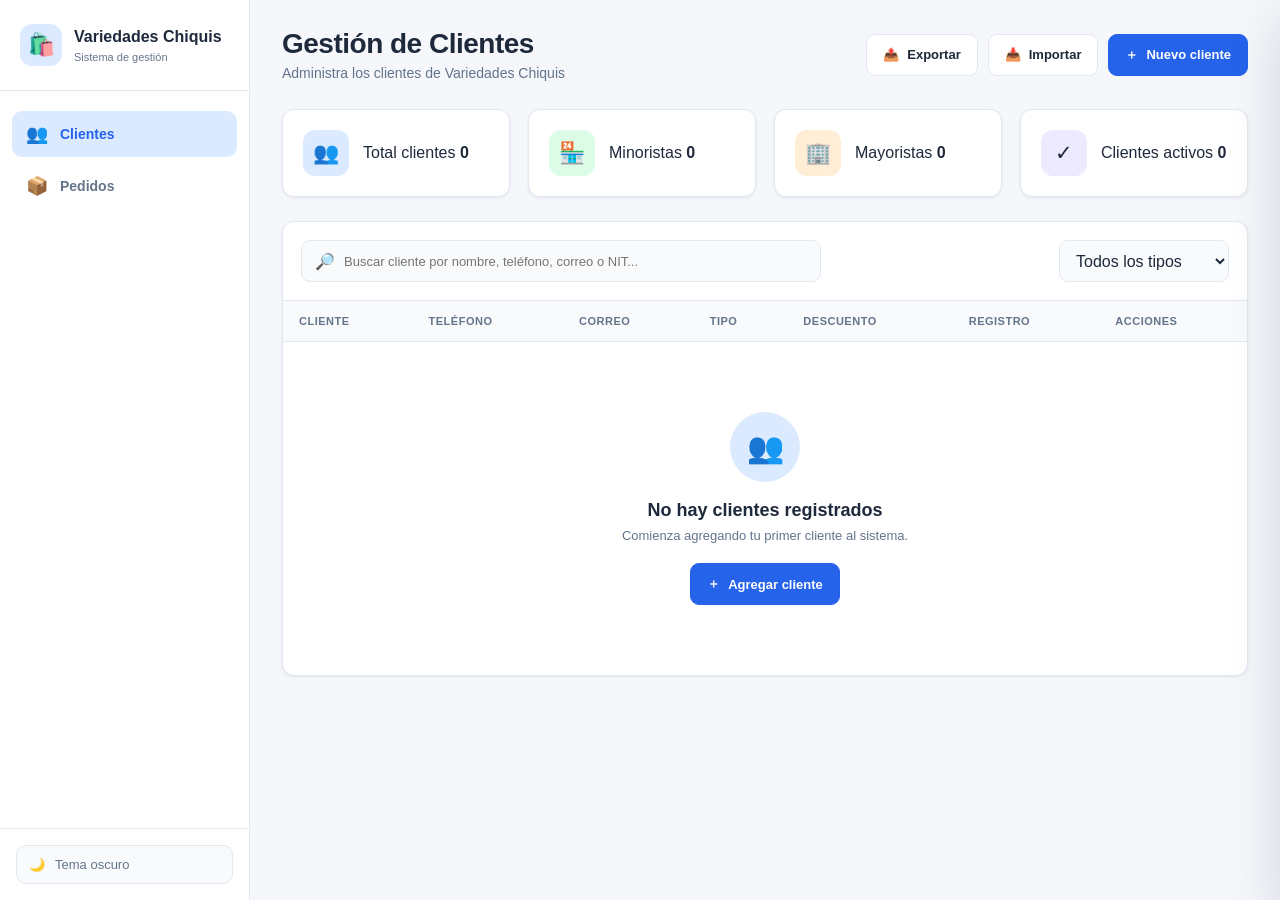
==== commit 70100121: "Decimo Tercer cambio - Variedades Chisquis S.A~" ====
--- a/index.html
+++ b/index.html
@@ -1,370 +1,543 @@
 <!DOCTYPE html>
 <html lang="es">
+
 <head>
+
     <meta charset="UTF-8">
-    <meta name="viewport" content="width=device-width, initial-scale=1.0">
+
+    <meta name="viewport"
+          content="width=device-width, initial-scale=1.0">
 
     <title>Variedades Chiquis - Clientes</title>
 
-    <link href="cliente.css" rel="stylesheet"/>
+    <link rel="stylesheet"
+          href="./cliente.css">
+
 </head>
 
 <body>
 
-    <!-- CONTENEDOR PRINCIPAL -->
-    <div class="app">
-
-        <!-- BARRA LATERAL -->
-        <aside class="sidebar">
-
-            <div class="brand">
-                <div class="brand-icon">🛍️</div>
-
-                <div class="brand-text">
-                    <h1>Variedades Chiquis</h1>
-                    <span>Sistema de gestión</span>
-                </div>
-            </div>
-
-            <nav class="menu">
-
-                <a href="cliente.html" class="menu-item active" id="btnNavClientes">
-                    <span class="menu-icon">👥</span>
-                    <span>Clientes</span>
-                </a>
-
-                <a href="pedidos.html" class="menu-item" id="btnNavPedidos">
-                    <span class="menu-icon">📦</span>
-                    <span>Pedidos</span>
-                </a>
-
-            </nav>
-
-            <div class="sidebar-bottom">
-
-                <button class="theme-btn" id="btnTema" type="button">
-                    <span>🌙</span>
-                    <span>Cambiar tema</span>
+<div class="app">
+
+    <!-- =====================================================
+         BARRA LATERAL
+    ====================================================== -->
+
+    <aside class="sidebar">
+
+        <div class="brand">
+
+            <div class="brand-icon">
+                🛍️
+            </div>
+
+            <div class="brand-text">
+
+                <h1>
+                    Variedades Chiquis
+                </h1>
+
+                <span>
+                    Sistema de gestión
+                </span>
+
+            </div>
+
+        </div>
+
+
+        <nav class="menu">
+
+            <!-- CLIENTES -->
+            <a href="cliente.html"
+               class="menu-item active"
+               id="btnNavClientes">
+
+                <span class="menu-icon">
+                    👥
+                </span>
+
+                <span>
+                    Clientes
+                </span>
+
+            </a>
+
+
+            <!-- PEDIDOS -->
+            <a href="pedidos.html"
+               class="menu-item"
+               id="btnNavPedidos">
+
+                <span class="menu-icon">
+                    📦
+                </span>
+
+                <span>
+                    Pedidos
+                </span>
+
+            </a>
+
+        </nav>
+
+
+        <div class="sidebar-bottom">
+
+            <button class="theme-btn"
+                    id="btnTema"
+                    type="button">
+
+                <span>
+                    🌙
+                </span>
+
+                <span>
+                    Cambiar tema
+                </span>
+
+            </button>
+
+        </div>
+
+    </aside>
+
+
+    <!-- =====================================================
+         CONTENIDO PRINCIPAL
+    ====================================================== -->
+
+    <main class="main-content">
+
+
+        <!-- ENCABEZADO -->
+
+        <header class="topbar">
+
+            <div class="page-title">
+
+                <h2>
+                    Gestión de Clientes
+                </h2>
+
+                <p>
+                    Administra los clientes de Variedades Chiquis
+                </p>
+
+            </div>
+
+
+            <div class="topbar-actions">
+
+                <button class="btn btn-secondary"
+                        id="btnExportar"
+                        type="button">
+
+                    <span>
+                        📤
+                    </span>
+
+                    Exportar
+
                 </button>
 
-            </div>
-
-        </aside>
-
-
-        <!-- CONTENIDO PRINCIPAL -->
-        <main class="main-content">
-
-            <!-- ENCABEZADO -->
-            <header class="topbar">
-
-                <div class="page-title">
-                    <h2>Gestión de Clientes</h2>
-                    <p>Administra los clientes de Variedades Chiquis</p>
-                </div>
-
-                <div class="topbar-actions">
-
-                    <button class="btn btn-secondary" id="btnExportar" type="button">
-                        <span>📤</span>
-                        Exportar
+
+                <button class="btn btn-secondary"
+                        id="btnImportar"
+                        type="button">
+
+                    <span>
+                        📥
+                    </span>
+
+                    Importar
+
+                </button>
+
+
+                <input type="file"
+                       id="archivoImportar"
+                       accept=".json,application/json"
+                       hidden>
+
+
+                <button class="btn btn-primary"
+                        id="btnNuevo"
+                        type="button">
+
+                    <span>
+                        ＋
+                    </span>
+
+                    Nuevo cliente
+
+                </button>
+
+            </div>
+
+        </header>
+
+
+        <!-- =================================================
+             ESTADÍSTICAS
+        ================================================== -->
+
+        <section class="stats-grid">
+
+
+            <div class="stat-card">
+
+                <div class="stat-icon blue">
+                    👥
+                </div>
+
+                <div>
+
+                    <span>
+                        Total clientes
+                    </span>
+
+                    <strong id="totalClientes">
+                        0
+                    </strong>
+
+                </div>
+
+            </div>
+
+
+            <div class="stat-card">
+
+                <div class="stat-icon green">
+                    🏪
+                </div>
+
+                <div>
+
+                    <span>
+                        Minoristas
+                    </span>
+
+                    <strong id="totalMinoristas">
+                        0
+                    </strong>
+
+                </div>
+
+            </div>
+
+
+            <div class="stat-card">
+
+                <div class="stat-icon orange">
+                    🏢
+                </div>
+
+                <div>
+
+                    <span>
+                        Mayoristas
+                    </span>
+
+                    <strong id="totalMayoristas">
+                        0
+                    </strong>
+
+                </div>
+
+            </div>
+
+
+            <div class="stat-card">
+
+                <div class="stat-icon purple">
+                    ✓
+                </div>
+
+                <div>
+
+                    <span>
+                        Clientes activos
+                    </span>
+
+                    <strong id="totalActivos">
+                        0
+                    </strong>
+
+                </div>
+
+            </div>
+
+        </section>
+
+
+        <!-- =================================================
+             TABLA DE CLIENTES
+        ================================================== -->
+
+        <section class="content-card">
+
+
+            <div class="toolbar">
+
+
+                <div class="search-box">
+
+                    <span class="search-icon">
+                        🔎
+                    </span>
+
+                    <input type="text"
+                           id="buscar"
+                           placeholder="Buscar cliente por nombre, teléfono, correo o NIT...">
+
+                </div>
+
+
+                <div class="filters">
+
+                    <select id="filtroTipo">
+
+                        <option value="">
+                            Todos los tipos
+                        </option>
+
+                        <option value="minorista">
+                            Minorista
+                        </option>
+
+                        <option value="mayorista">
+                            Mayorista
+                        </option>
+
+                    </select>
+
+                </div>
+
+            </div>
+
+
+            <div class="table-container">
+
+
+                <table>
+
+                    <thead>
+
+                        <tr>
+
+                            <th>
+                                Cliente
+                            </th>
+
+                            <th>
+                                Teléfono
+                            </th>
+
+                            <th>
+                                Correo
+                            </th>
+
+                            <th>
+                                Tipo
+                            </th>
+
+                            <th>
+                                Descuento
+                            </th>
+
+                            <th>
+                                Registro
+                            </th>
+
+                            <th>
+                                Acciones
+                            </th>
+
+                        </tr>
+
+                    </thead>
+
+
+                    <tbody id="clientesTabla">
+                    </tbody>
+
+                </table>
+
+
+                <!-- ESTADO VACÍO -->
+
+                <div class="empty-state"
+                     id="estadoVacio">
+
+                    <div class="empty-icon">
+                        👥
+                    </div>
+
+                    <h3>
+                        No hay clientes registrados
+                    </h3>
+
+                    <p>
+                        Comienza agregando tu primer cliente al sistema.
+                    </p>
+
+                    <button class="btn btn-primary"
+                            id="btnNuevoVacio"
+                            type="button">
+
+                        <span>
+                            ＋
+                        </span>
+
+                        Agregar cliente
+
                     </button>
 
-                    <button class="btn btn-secondary" id="btnImportar" type="button">
-                        <span>📥</span>
-                        Importar
-                    </button>
-
-                    <input
-                        type="file"
-                        id="archivoImportar"
-                        accept=".json,application/json"
-                        hidden
-                    >
-
-                    <button class="btn btn-primary" id="btnNuevo" type="button">
-                        <span>＋</span>
-                        Nuevo cliente
-                    </button>
-
-                </div>
-
-            </header>
-
-
-            <!-- ESTADÍSTICAS -->
-            <section class="stats-grid">
-
-                <div class="stat-card">
-
-                    <div class="stat-icon blue">
-                        👥
-                    </div>
-
-                    <div class="stat-info">
-                        <span class="stat-label">Total clientes</span>
-                        <strong id="totalClientes">0</strong>
-                    </div>
-
-                </div>
-
-
-                <div class="stat-card">
-
-                    <div class="stat-icon green">
-                        🛒
-                    </div>
-
-                    <div class="stat-info">
-                        <span class="stat-label">Minoristas</span>
-                        <strong id="totalMinoristas">0</strong>
-                    </div>
-
-                </div>
-
-
-                <div class="stat-card">
-
-                    <div class="stat-icon purple">
-                        🏪
-                    </div>
-
-                    <div class="stat-info">
-                        <span class="stat-label">Mayoristas</span>
-                        <strong id="totalMayoristas">0</strong>
-                    </div>
-
-                </div>
-
-
-                <div class="stat-card">
-
-                    <div class="stat-icon orange">
-                        ⭐
-                    </div>
-
-                    <div class="stat-info">
-                        <span class="stat-label">Clientes activos</span>
-                        <strong id="totalActivos">0</strong>
-                    </div>
-
-                </div>
-
-            </section>
-
-
-            <!-- CONTROLES -->
-            <section class="content-card">
-
-                <div class="toolbar">
-
-                    <div class="search-box">
-
-                        <span class="search-icon">🔎</span>
-
-                        <input
-                            type="text"
-                            id="buscar"
-                            placeholder="Buscar cliente por nombre, teléfono, correo o NIT..."
-                        >
-
-                    </div>
-
-
-                    <div class="filters">
-
-                        <select id="filtroTipo">
-                            <option value="">Todos los tipos</option>
-                            <option value="minorista">Minorista</option>
-                            <option value="mayorista">Mayorista</option>
-                        </select>
-
-                    </div>
-
-                </div>
-
-
-                <!-- TABLA -->
-                <div class="table-container">
-
-                    <table>
-
-                        <thead>
-
-                            <tr>
-                                <th>Cliente</th>
-                                <th>Teléfono</th>
-                                <th>Correo</th>
-                                <th>Tipo</th>
-                                <th>Descuento</th>
-                                <th>Registro</th>
-                                <th>Acciones</th>
-                            </tr>
-
-                        </thead>
-
-                        <tbody id="clientesTabla">
-                        </tbody>
-
-                    </table>
-
-
-                    <!-- ESTADO VACÍO -->
-                    <div class="empty-state" id="estadoVacio">
-
-                        <div class="empty-icon">
-                            👥
-                        </div>
-
-                        <h3>No hay clientes registrados</h3>
-
-                        <p>
-                            Comienza agregando tu primer cliente al sistema.
-                        </p>
-
-                        <button
-                            class="btn btn-primary"
-                            id="btnNuevoVacio"
-                            type="button"
-                        >
-                            <span>＋</span>
-                            Agregar cliente
-                        </button>
-
-                    </div>
-
-                </div>
-
-            </section>
-
-        </main>
-
-    </div>
-
-
-    <!-- OVERLAY -->
-    <div class="overlay" id="overlay"></div>
-
-
-    <!-- PANEL DE CLIENTE -->
-    <aside class="side-panel" id="panelCliente">
-
-        <div class="panel-header">
-
-            <div>
-                <h2 id="tituloPanel">Nuevo cliente</h2>
-                <p>Completa la información del cliente</p>
-            </div>
-
-            <button
-                class="close-btn"
+                </div>
+
+            </div>
+
+        </section>
+
+    </main>
+
+</div>
+
+
+<!-- =====================================================
+     FONDO OSCURO DEL PANEL
+====================================================== -->
+
+<div class="overlay"
+     id="overlay"></div>
+
+
+<!-- =====================================================
+     PANEL DE CLIENTE
+====================================================== -->
+
+<aside class="side-panel"
+       id="panelCliente">
+
+
+    <div class="panel-header">
+
+        <div>
+
+            <h2 id="tituloPanel">
+                Nuevo cliente
+            </h2>
+
+            <p>
+                Completa la información del cliente
+            </p>
+
+        </div>
+
+
+        <button class="close-btn"
                 id="btnCerrarPanel"
                 type="button"
-                aria-label="Cerrar"
-            >
-                ×
-            </button>
-
-        </div>
-
-
-        <form id="clienteForm">
-
-            <input type="hidden" id="clienteId">
-
-
-            <div class="panel-body">
-
-                <!-- INFORMACIÓN PERSONAL -->
-                <div class="form-section">
-
-                    <h3>Información personal</h3>
+                aria-label="Cerrar">
+
+            ×
+
+        </button>
+
+    </div>
+
+
+    <form id="clienteForm">
+
+
+        <input type="hidden"
+               id="clienteId">
+
+
+        <div class="panel-body">
+
+
+            <!-- INFORMACIÓN PERSONAL -->
+
+            <div class="form-section">
+
+                <h3>
+                    Información personal
+                </h3>
+
+
+                <div class="form-row">
 
 
                     <div class="form-group">
 
                         <label for="nombre">
-                            Nombre completo
-                            <span>*</span>
+                            Nombre completo *
                         </label>
 
-                        <input
-                            type="text"
-                            id="nombre"
-                            placeholder="Ej. María López"
-                            autocomplete="name"
-                        >
-
-                    </div>
-
-
-                    <div class="form-row">
-
-                        <div class="form-group">
-
-                            <label for="telefono">
-                                Teléfono
-                                <span>*</span>
-                            </label>
-
-                            <input
-                                type="tel"
-                                id="telefono"
-                                placeholder="Ej. 5555-5555"
-                                autocomplete="tel"
-                            >
-
-                        </div>
-
-
-                        <div class="form-group">
-
-                            <label for="email">
-                                Correo electrónico
-                            </label>
-
-                            <input
-                                type="email"
-                                id="email"
-                                placeholder="cliente@correo.com"
-                                autocomplete="email"
-                            >
-
-                        </div>
-
-                    </div>
-
-
-                    <div class="form-row">
-
-                        <div class="form-group">
-
-                            <label for="dpi">
-                                DPI
-                            </label>
-
-                            <input
-                                type="text"
-                                id="dpi"
-                                placeholder="Número de DPI"
-                            >
-
-                        </div>
-
-
-                        <div class="form-group">
-
-                            <label for="nit">
-                                NIT
-                            </label>
-
-                            <input
-                                type="text"
-                                id="nit"
-                                placeholder="Ej. 1234567-8"
-                            >
-
-                        </div>
+                        <input type="text"
+                               id="nombre"
+                               required>
+
+                    </div>
+
+
+                    <div class="form-group">
+
+                        <label for="telefono">
+                            Teléfono *
+                        </label>
+
+                        <input type="text"
+                               id="telefono"
+                               required>
+
+                    </div>
+
+                </div>
+
+
+                <div class="form-row">
+
+
+                    <div class="form-group">
+
+                        <label for="email">
+                            Correo electrónico
+                        </label>
+
+                        <input type="email"
+                               id="email">
+
+                    </div>
+
+
+                    <div class="form-group">
+
+                        <label for="dpi">
+                            DPI
+                        </label>
+
+                        <input type="text"
+                               id="dpi">
+
+                    </div>
+
+                </div>
+
+
+                <div class="form-row">
+
+
+                    <div class="form-group">
+
+                        <label for="nit">
+                            NIT
+                        </label>
+
+                        <input type="text"
+                               id="nit">
 
                     </div>
 
@@ -375,210 +548,243 @@
                             Dirección
                         </label>
 
-                        <textarea
-                            id="direccion"
-                            rows="3"
-                            placeholder="Dirección del cliente"
-                        ></textarea>
-
-                    </div>
-
-                </div>
-
-
-                <!-- TIPO DE CLIENTE -->
-                <div class="form-section">
-
-                    <h3>Tipo de cliente</h3>
-
-
-                    <div class="type-options">
-
-                        <label class="type-option">
-
-                            <input
-                                type="radio"
-                                name="tipoCliente"
-                                id="tipoMinorista"
-                                value="minorista"
-                                checked
-                            >
-
-                            <span class="type-card">
-
-                                <span class="type-icon">
-                                    🛒
-                                </span>
-
-                                <span>
-                                    <strong>Minorista</strong>
-                                    <small>Compra para consumo personal</small>
-                                </span>
-
-                            </span>
-
+                        <input type="text"
+                               id="direccion">
+
+                    </div>
+
+                </div>
+
+            </div>
+
+
+            <!-- TIPO DE CLIENTE -->
+
+            <div class="form-section">
+
+                <h3>
+                    Tipo de cliente
+                </h3>
+
+
+                <div class="type-options">
+
+
+                    <label class="type-card">
+
+                        <input type="radio"
+                               name="tipoCliente"
+                               id="tipoMinorista"
+                               value="minorista"
+                               checked>
+
+                        <span>
+                            🏪
+                        </span>
+
+                        <div>
+
+                            <strong>
+                                Minorista
+                            </strong>
+
+                            <small>
+                                Compra para consumo personal
+                            </small>
+
+                        </div>
+
+                    </label>
+
+
+                    <label class="type-card">
+
+                        <input type="radio"
+                               name="tipoCliente"
+                               id="tipoMayorista"
+                               value="mayorista">
+
+                        <span>
+                            🏢
+                        </span>
+
+                        <div>
+
+                            <strong>
+                                Mayorista
+                            </strong>
+
+                            <small>
+                                Compra grandes cantidades
+                            </small>
+
+                        </div>
+
+                    </label>
+
+
+                </div>
+
+            </div>
+
+
+            <!-- CONDICIONES COMERCIALES -->
+
+            <div class="form-section">
+
+                <h3>
+                    Condiciones comerciales
+                </h3>
+
+
+                <div class="form-row">
+
+
+                    <div class="form-group">
+
+                        <label for="descuento">
+                            Descuento (%)
                         </label>
 
-
-                        <label class="type-option">
-
-                            <input
-                                type="radio"
-                                name="tipoCliente"
-                                id="tipoMayorista"
-                                value="mayorista"
-                            >
-
-                            <span class="type-card">
-
-                                <span class="type-icon">
-                                    🏪
-                                </span>
-
-                                <span>
-                                    <strong>Mayorista</strong>
-                                    <small>Compra grandes cantidades</small>
-                                </span>
-
-                            </span>
-
+                        <input type="number"
+                               id="descuento"
+                               min="0"
+                               max="100"
+                               step="0.01"
+                               value="0">
+
+                    </div>
+
+
+                    <div class="form-group">
+
+                        <label for="limiteCredito">
+                            Límite de crédito
                         </label>
 
-                    </div>
-
-                </div>
-
-
-                <!-- CONDICIONES COMERCIALES -->
-                <div class="form-section">
-
-                    <h3>Condiciones comerciales</h3>
-
-
-                    <div class="form-row">
-
-                        <div class="form-group">
-
-                            <label for="descuento">
-                                Descuento (%)
-                            </label>
-
-                            <input
-                                type="number"
-                                id="descuento"
-                                min="0"
-                                max="100"
-                                step="0.01"
-                                value="0"
-                            >
-
-                        </div>
-
-
-                        <div class="form-group">
-
-                            <label for="limiteCredito">
-                                Límite de crédito (Q)
-                            </label>
-
-                            <input
-                                type="number"
-                                id="limiteCredito"
-                                min="0"
-                                step="0.01"
-                                value="0"
-                            >
-
-                        </div>
-
-                    </div>
-
-                </div>
-
-            </div>
-
-
-            <!-- FOOTER DEL FORMULARIO -->
-            <div class="panel-footer">
-
-                <button
-                    class="btn btn-secondary"
+                        <input type="number"
+                               id="limiteCredito"
+                               min="0"
+                               step="0.01"
+                               value="0">
+
+                    </div>
+
+                </div>
+
+            </div>
+
+        </div>
+
+
+        <!-- BOTONES -->
+
+        <div class="panel-footer">
+
+
+            <button class="btn btn-secondary"
                     id="btnCancelar"
-                    type="button"
-                >
-                    Cancelar
-                </button>
-
-                <button
-                    class="btn btn-primary"
-                    type="submit"
-                >
-                    <span>✓</span>
-                    Guardar cliente
-                </button>
-
-            </div>
-
-        </form>
-
-    </aside>
-
-
-    <!-- MODAL DE CONFIRMACIÓN -->
-    <div class="modal-container" id="modalConfirmacion">
-
-        <div class="modal">
-
-            <div class="modal-icon warning">
-                ⚠️
-            </div>
-
-            <h3 id="modalTitulo">
-                ¿Eliminar cliente?
-            </h3>
-
-            <p id="modalMensaje">
-                Esta acción no se puede deshacer.
-            </p>
-
-            <div class="modal-actions">
-
-                <button
-                    class="btn btn-secondary"
+                    type="button">
+
+                Cancelar
+
+            </button>
+
+
+            <button class="btn btn-primary"
+                    type="submit">
+
+                <span>
+                    ✓
+                </span>
+
+                Guardar cliente
+
+            </button>
+
+
+        </div>
+
+    </form>
+
+</aside>
+
+
+<!-- =====================================================
+     MODAL ELIMINAR
+====================================================== -->
+
+<div class="modal-container"
+     id="modalConfirmacion">
+
+
+    <div class="modal">
+
+
+        <div class="modal-icon warning">
+            ⚠️
+        </div>
+
+
+        <h3 id="modalTitulo">
+            ¿Eliminar cliente?
+        </h3>
+
+
+        <p id="modalMensaje">
+            Esta acción no se puede deshacer.
+        </p>
+
+
+        <div class="modal-actions">
+
+
+            <button class="btn btn-secondary"
                     id="btnModalCancelar"
-                    type="button"
-                >
-                    Cancelar
-                </button>
-
-                <button
-                    class="btn btn-danger"
+                    type="button">
+
+                Cancelar
+
+            </button>
+
+
+            <button class="btn btn-danger"
                     id="btnModalConfirmar"
-                    type="button"
-                >
-                    Eliminar
-                </button>
-
-            </div>
+                    type="button">
+
+                Eliminar
+
+            </button>
+
 
         </div>
 
     </div>
 
-
-    <!-- NOTIFICACIÓN -->
-    <div class="toast" id="toast">
-
-        <span id="toastIcon">✓</span>
-
-        <span id="toastMensaje">
-            Operación realizada correctamente.
-        </span>
-
-    </div>
-
-
-    <script src="cliente.js"></script>
+</div>
+
+
+<!-- =====================================================
+     TOAST
+====================================================== -->
+
+<div class="toast"
+     id="toast">
+
+    <span id="toastIcon">
+        ✓
+    </span>
+
+    <span id="toastMensaje">
+        Operación realizada correctamente.
+    </span>
+
+</div>
+
+
+<!-- JAVASCRIPT -->
+
+<script src="./cliente.js"></script>
 
 </body>
 </html>
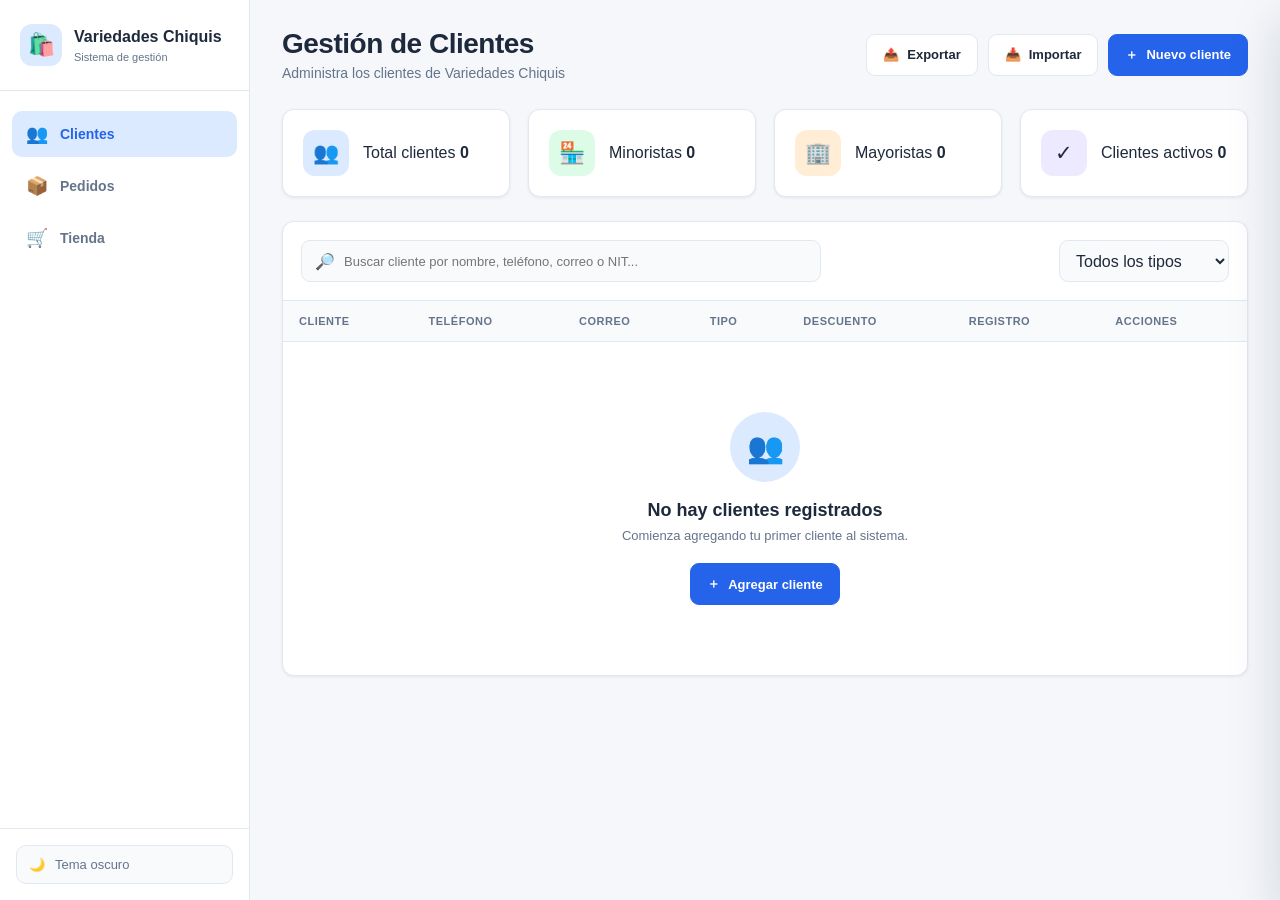
==== commit 0547f0df: "Decimo Sexto cambio - Variedades Chisquis S.A~" ====
--- a/index.html
+++ b/index.html
@@ -18,10 +18,6 @@
 <body>
 
 <div class="app">
-
-    <!-- =====================================================
-         BARRA LATERAL
-    ====================================================== -->
 
     <aside class="sidebar">
 
@@ -45,10 +41,8 @@
 
         </div>
 
-
         <nav class="menu">
 
-            <!-- CLIENTES -->
             <a href="cliente.html"
                class="menu-item active"
                id="btnNavClientes">
@@ -63,8 +57,6 @@
 
             </a>
 
-
-            <!-- PEDIDOS -->
             <a href="pedidos.html"
                class="menu-item"
                id="btnNavPedidos">
@@ -79,8 +71,21 @@
 
             </a>
 
+            <a href="tienda.html"
+               class="menu-item"
+               id="btnNavTienda">
+
+                <span class="menu-icon">
+                    🛒
+                </span>
+
+                <span>
+                    Tienda
+                </span>
+
+            </a>
+
         </nav>
-
 
         <div class="sidebar-bottom">
 
@@ -102,15 +107,7 @@
 
     </aside>
 
-
-    <!-- =====================================================
-         CONTENIDO PRINCIPAL
-    ====================================================== -->
-
     <main class="main-content">
-
-
-        <!-- ENCABEZADO -->
 
         <header class="topbar">
 
@@ -126,49 +123,36 @@
 
             </div>
 
-
             <div class="topbar-actions">
 
                 <button class="btn btn-secondary"
                         id="btnExportar"
                         type="button">
 
-                    <span>
-                        📤
-                    </span>
-
+                    <span>📤</span>
                     Exportar
 
                 </button>
-
 
                 <button class="btn btn-secondary"
                         id="btnImportar"
                         type="button">
 
-                    <span>
-                        📥
-                    </span>
-
+                    <span>📥</span>
                     Importar
 
                 </button>
-
 
                 <input type="file"
                        id="archivoImportar"
                        accept=".json,application/json"
                        hidden>
 
-
                 <button class="btn btn-primary"
                         id="btnNuevo"
                         type="button">
 
-                    <span>
-                        ＋
-                    </span>
-
+                    <span>＋</span>
                     Nuevo cliente
 
                 </button>
@@ -177,13 +161,7 @@
 
         </header>
 
-
-        <!-- =================================================
-             ESTADÍSTICAS
-        ================================================== -->
-
         <section class="stats-grid">
-
 
             <div class="stat-card">
 
@@ -205,7 +183,6 @@
 
             </div>
 
-
             <div class="stat-card">
 
                 <div class="stat-icon green">
@@ -226,7 +203,6 @@
 
             </div>
 
-
             <div class="stat-card">
 
                 <div class="stat-icon orange">
@@ -247,7 +223,6 @@
 
             </div>
 
-
             <div class="stat-card">
 
                 <div class="stat-icon purple">
@@ -270,16 +245,9 @@
 
         </section>
 
-
-        <!-- =================================================
-             TABLA DE CLIENTES
-        ================================================== -->
-
         <section class="content-card">
 
-
             <div class="toolbar">
-
 
                 <div class="search-box">
 
@@ -293,7 +261,6 @@
 
                 </div>
 
-
                 <div class="filters">
 
                     <select id="filtroTipo">
@@ -316,56 +283,29 @@
 
             </div>
 
-
             <div class="table-container">
 
-
                 <table>
 
                     <thead>
 
                         <tr>
 
-                            <th>
-                                Cliente
-                            </th>
-
-                            <th>
-                                Teléfono
-                            </th>
-
-                            <th>
-                                Correo
-                            </th>
-
-                            <th>
-                                Tipo
-                            </th>
-
-                            <th>
-                                Descuento
-                            </th>
-
-                            <th>
-                                Registro
-                            </th>
-
-                            <th>
-                                Acciones
-                            </th>
+                            <th>Cliente</th>
+                            <th>Teléfono</th>
+                            <th>Correo</th>
+                            <th>Tipo</th>
+                            <th>Descuento</th>
+                            <th>Registro</th>
+                            <th>Acciones</th>
 
                         </tr>
 
                     </thead>
 
-
-                    <tbody id="clientesTabla">
-                    </tbody>
+                    <tbody id="clientesTabla"></tbody>
 
                 </table>
-
-
-                <!-- ESTADO VACÍO -->
 
                 <div class="empty-state"
                      id="estadoVacio">
@@ -386,10 +326,7 @@
                             id="btnNuevoVacio"
                             type="button">
 
-                        <span>
-                            ＋
-                        </span>
-
+                        <span>＋</span>
                         Agregar cliente
 
                     </button>
@@ -403,23 +340,12 @@
     </main>
 
 </div>
-
-
-<!-- =====================================================
-     FONDO OSCURO DEL PANEL
-====================================================== -->
 
 <div class="overlay"
      id="overlay"></div>
 
-
-<!-- =====================================================
-     PANEL DE CLIENTE
-====================================================== -->
-
 <aside class="side-panel"
        id="panelCliente">
-
 
     <div class="panel-header">
 
@@ -435,11 +361,9 @@
 
         </div>
 
-
         <button class="close-btn"
                 id="btnCerrarPanel"
-                type="button"
-                aria-label="Cerrar">
+                type="button">
 
             ×
 
@@ -447,18 +371,12 @@
 
     </div>
 
-
     <form id="clienteForm">
-
 
         <input type="hidden"
                id="clienteId">
 
-
         <div class="panel-body">
-
-
-            <!-- INFORMACIÓN PERSONAL -->
 
             <div class="form-section">
 
@@ -466,9 +384,7 @@
                     Información personal
                 </h3>
 
-
                 <div class="form-row">
-
 
                     <div class="form-group">
 
@@ -482,7 +398,6 @@
 
                     </div>
 
-
                     <div class="form-group">
 
                         <label for="telefono">
@@ -497,9 +412,7 @@
 
                 </div>
 
-
                 <div class="form-row">
-
 
                     <div class="form-group">
 
@@ -512,7 +425,6 @@
 
                     </div>
 
-
                     <div class="form-group">
 
                         <label for="dpi">
@@ -526,9 +438,7 @@
 
                 </div>
 
-
                 <div class="form-row">
-
 
                     <div class="form-group">
 
@@ -541,7 +451,6 @@
 
                     </div>
 
-
                     <div class="form-group">
 
                         <label for="direccion">
@@ -556,9 +465,6 @@
                 </div>
 
             </div>
-
-
-            <!-- TIPO DE CLIENTE -->
 
             <div class="form-section">
 
@@ -566,9 +472,7 @@
                     Tipo de cliente
                 </h3>
 
-
                 <div class="type-options">
-
 
                     <label class="type-card">
 
@@ -578,9 +482,7 @@
                                value="minorista"
                                checked>
 
-                        <span>
-                            🏪
-                        </span>
+                        <span>🏪</span>
 
                         <div>
 
@@ -595,7 +497,6 @@
                         </div>
 
                     </label>
-
 
                     <label class="type-card">
 
@@ -604,9 +505,7 @@
                                id="tipoMayorista"
                                value="mayorista">
 
-                        <span>
-                            🏢
-                        </span>
+                        <span>🏢</span>
 
                         <div>
 
@@ -622,13 +521,9 @@
 
                     </label>
 
-
-                </div>
-
-            </div>
-
-
-            <!-- CONDICIONES COMERCIALES -->
+                </div>
+
+            </div>
 
             <div class="form-section">
 
@@ -636,9 +531,7 @@
                     Condiciones comerciales
                 </h3>
 
-
                 <div class="form-row">
-
 
                     <div class="form-group">
 
@@ -655,7 +548,6 @@
 
                     </div>
 
-
                     <div class="form-group">
 
                         <label for="limiteCredito">
@@ -676,11 +568,7 @@
 
         </div>
 
-
-        <!-- BOTONES -->
-
         <div class="panel-footer">
-
 
             <button class="btn btn-secondary"
                     id="btnCancelar"
@@ -690,54 +578,38 @@
 
             </button>
 
-
             <button class="btn btn-primary"
                     type="submit">
 
-                <span>
-                    ✓
-                </span>
-
+                <span>✓</span>
                 Guardar cliente
 
             </button>
 
-
         </div>
 
     </form>
 
 </aside>
-
-
-<!-- =====================================================
-     MODAL ELIMINAR
-====================================================== -->
 
 <div class="modal-container"
      id="modalConfirmacion">
 
-
     <div class="modal">
-
 
         <div class="modal-icon warning">
             ⚠️
         </div>
 
-
         <h3 id="modalTitulo">
             ¿Eliminar cliente?
         </h3>
 
-
         <p id="modalMensaje">
             Esta acción no se puede deshacer.
         </p>
 
-
         <div class="modal-actions">
-
 
             <button class="btn btn-secondary"
                     id="btnModalCancelar"
@@ -747,7 +619,6 @@
 
             </button>
 
-
             <button class="btn btn-danger"
                     id="btnModalConfirmar"
                     type="button">
@@ -756,17 +627,11 @@
 
             </button>
 
-
         </div>
 
     </div>
 
 </div>
-
-
-<!-- =====================================================
-     TOAST
-====================================================== -->
 
 <div class="toast"
      id="toast">
@@ -781,9 +646,6 @@
 
 </div>
 
-
-<!-- JAVASCRIPT -->
-
 <script src="./cliente.js"></script>
 
 </body>
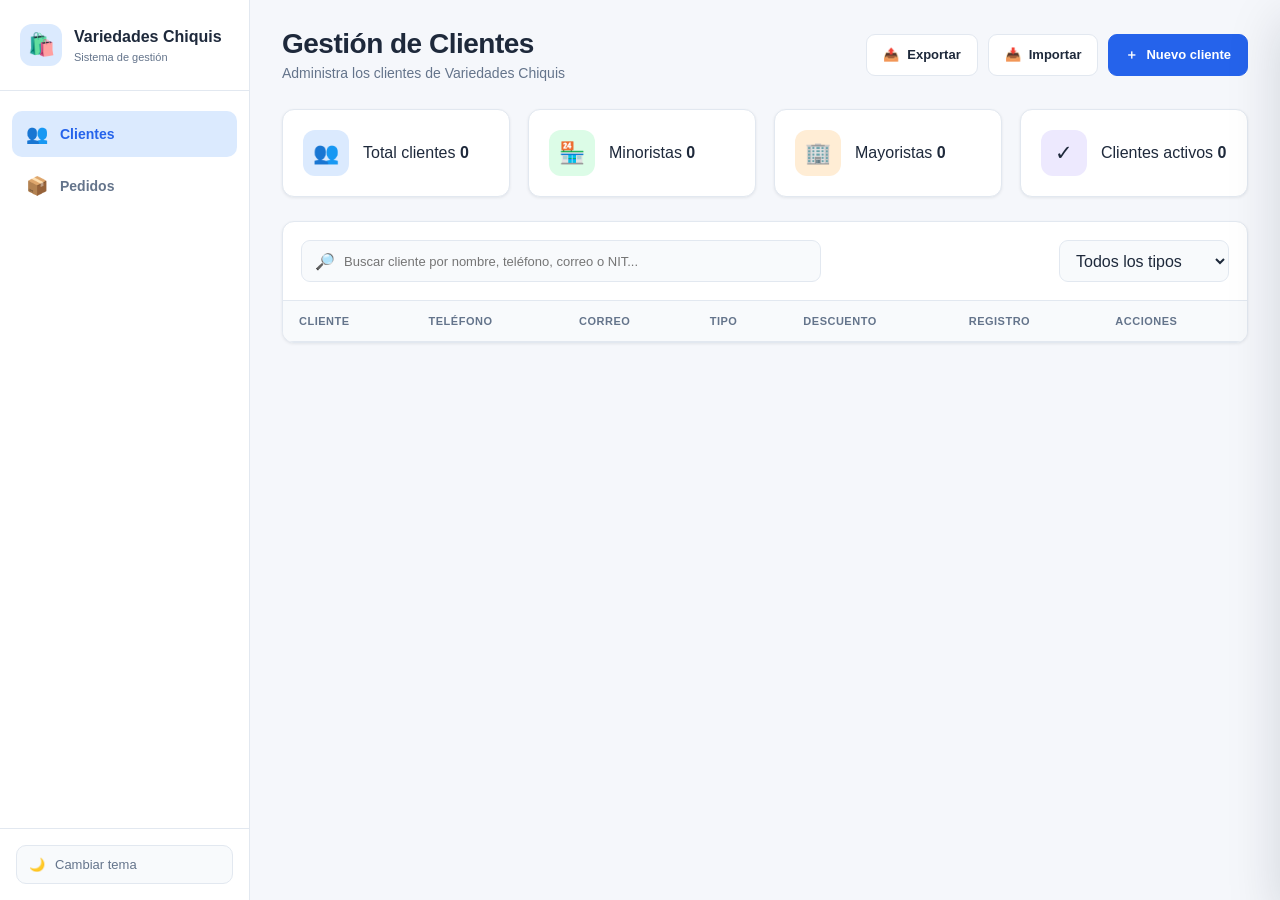
==== commit 5a75fcf7: "Decimo Octavo cambio - Variedades Chisquis S.A~" ====
--- a/index.html
+++ b/index.html
@@ -18,6 +18,10 @@
 <body>
 
 <div class="app">
+
+    <!-- =====================================================
+         BARRA LATERAL
+    ====================================================== -->
 
     <aside class="sidebar">
 
@@ -41,8 +45,10 @@
 
         </div>
 
+
         <nav class="menu">
 
+            <!-- CLIENTES -->
             <a href="cliente.html"
                class="menu-item active"
                id="btnNavClientes">
@@ -57,6 +63,8 @@
 
             </a>
 
+
+            <!-- PEDIDOS -->
             <a href="pedidos.html"
                class="menu-item"
                id="btnNavPedidos">
@@ -71,21 +79,8 @@
 
             </a>
 
-            <a href="tienda.html"
-               class="menu-item"
-               id="btnNavTienda">
-
-                <span class="menu-icon">
-                    🛒
-                </span>
-
-                <span>
-                    Tienda
-                </span>
-
-            </a>
-
         </nav>
+
 
         <div class="sidebar-bottom">
 
@@ -107,7 +102,15 @@
 
     </aside>
 
+
+    <!-- =====================================================
+         CONTENIDO PRINCIPAL
+    ====================================================== -->
+
     <main class="main-content">
+
+
+        <!-- ENCABEZADO -->
 
         <header class="topbar">
 
@@ -123,36 +126,49 @@
 
             </div>
 
+
             <div class="topbar-actions">
 
                 <button class="btn btn-secondary"
                         id="btnExportar"
                         type="button">
 
-                    <span>📤</span>
+                    <span>
+                        📤
+                    </span>
+
                     Exportar
 
                 </button>
+
 
                 <button class="btn btn-secondary"
                         id="btnImportar"
                         type="button">
 
-                    <span>📥</span>
+                    <span>
+                        📥
+                    </span>
+
                     Importar
 
                 </button>
+
 
                 <input type="file"
                        id="archivoImportar"
                        accept=".json,application/json"
                        hidden>
 
+
                 <button class="btn btn-primary"
                         id="btnNuevo"
                         type="button">
 
-                    <span>＋</span>
+                    <span>
+                        ＋
+                    </span>
+
                     Nuevo cliente
 
                 </button>
@@ -161,7 +177,13 @@
 
         </header>
 
+
+        <!-- =================================================
+             ESTADÍSTICAS
+        ================================================== -->
+
         <section class="stats-grid">
+
 
             <div class="stat-card">
 
@@ -183,6 +205,7 @@
 
             </div>
 
+
             <div class="stat-card">
 
                 <div class="stat-icon green">
@@ -203,6 +226,7 @@
 
             </div>
 
+
             <div class="stat-card">
 
                 <div class="stat-icon orange">
@@ -223,6 +247,7 @@
 
             </div>
 
+
             <div class="stat-card">
 
                 <div class="stat-icon purple">
@@ -245,9 +270,16 @@
 
         </section>
 
+
+        <!-- =================================================
+             TABLA DE CLIENTES
+        ================================================== -->
+
         <section class="content-card">
 
+
             <div class="toolbar">
+
 
                 <div class="search-box">
 
@@ -261,6 +293,7 @@
 
                 </div>
 
+
                 <div class="filters">
 
                     <select id="filtroTipo">
@@ -283,29 +316,56 @@
 
             </div>
 
+
             <div class="table-container">
 
+
                 <table>
 
                     <thead>
 
                         <tr>
 
-                            <th>Cliente</th>
-                            <th>Teléfono</th>
-                            <th>Correo</th>
-                            <th>Tipo</th>
-                            <th>Descuento</th>
-                            <th>Registro</th>
-                            <th>Acciones</th>
+                            <th>
+                                Cliente
+                            </th>
+
+                            <th>
+                                Teléfono
+                            </th>
+
+                            <th>
+                                Correo
+                            </th>
+
+                            <th>
+                                Tipo
+                            </th>
+
+                            <th>
+                                Descuento
+                            </th>
+
+                            <th>
+                                Registro
+                            </th>
+
+                            <th>
+                                Acciones
+                            </th>
 
                         </tr>
 
                     </thead>
 
-                    <tbody id="clientesTabla"></tbody>
+
+                    <tbody id="clientesTabla">
+                    </tbody>
 
                 </table>
+
+
+                <!-- ESTADO VACÍO -->
 
                 <div class="empty-state"
                      id="estadoVacio">
@@ -326,7 +386,10 @@
                             id="btnNuevoVacio"
                             type="button">
 
-                        <span>＋</span>
+                        <span>
+                            ＋
+                        </span>
+
                         Agregar cliente
 
                     </button>
@@ -340,12 +403,23 @@
     </main>
 
 </div>
+
+
+<!-- =====================================================
+     FONDO OSCURO DEL PANEL
+====================================================== -->
 
 <div class="overlay"
      id="overlay"></div>
 
+
+<!-- =====================================================
+     PANEL DE CLIENTE
+====================================================== -->
+
 <aside class="side-panel"
        id="panelCliente">
+
 
     <div class="panel-header">
 
@@ -361,9 +435,11 @@
 
         </div>
 
+
         <button class="close-btn"
                 id="btnCerrarPanel"
-                type="button">
+                type="button"
+                aria-label="Cerrar">
 
             ×
 
@@ -371,12 +447,18 @@
 
     </div>
 
+
     <form id="clienteForm">
+
 
         <input type="hidden"
                id="clienteId">
 
+
         <div class="panel-body">
+
+
+            <!-- INFORMACIÓN PERSONAL -->
 
             <div class="form-section">
 
@@ -384,7 +466,9 @@
                     Información personal
                 </h3>
 
+
                 <div class="form-row">
+
 
                     <div class="form-group">
 
@@ -398,6 +482,7 @@
 
                     </div>
 
+
                     <div class="form-group">
 
                         <label for="telefono">
@@ -412,7 +497,9 @@
 
                 </div>
 
+
                 <div class="form-row">
+
 
                     <div class="form-group">
 
@@ -425,6 +512,7 @@
 
                     </div>
 
+
                     <div class="form-group">
 
                         <label for="dpi">
@@ -438,7 +526,9 @@
 
                 </div>
 
+
                 <div class="form-row">
+
 
                     <div class="form-group">
 
@@ -451,6 +541,7 @@
 
                     </div>
 
+
                     <div class="form-group">
 
                         <label for="direccion">
@@ -466,13 +557,18 @@
 
             </div>
 
+
+            <!-- TIPO DE CLIENTE -->
+
             <div class="form-section">
 
                 <h3>
                     Tipo de cliente
                 </h3>
 
+
                 <div class="type-options">
+
 
                     <label class="type-card">
 
@@ -482,7 +578,9 @@
                                value="minorista"
                                checked>
 
-                        <span>🏪</span>
+                        <span>
+                            🏪
+                        </span>
 
                         <div>
 
@@ -497,6 +595,7 @@
                         </div>
 
                     </label>
+
 
                     <label class="type-card">
 
@@ -505,7 +604,9 @@
                                id="tipoMayorista"
                                value="mayorista">
 
-                        <span>🏢</span>
+                        <span>
+                            🏢
+                        </span>
 
                         <div>
 
@@ -521,9 +622,13 @@
 
                     </label>
 
-                </div>
-
-            </div>
+
+                </div>
+
+            </div>
+
+
+            <!-- CONDICIONES COMERCIALES -->
 
             <div class="form-section">
 
@@ -531,7 +636,9 @@
                     Condiciones comerciales
                 </h3>
 
+
                 <div class="form-row">
+
 
                     <div class="form-group">
 
@@ -548,6 +655,7 @@
 
                     </div>
 
+
                     <div class="form-group">
 
                         <label for="limiteCredito">
@@ -568,7 +676,11 @@
 
         </div>
 
+
+        <!-- BOTONES -->
+
         <div class="panel-footer">
+
 
             <button class="btn btn-secondary"
                     id="btnCancelar"
@@ -578,38 +690,54 @@
 
             </button>
 
+
             <button class="btn btn-primary"
                     type="submit">
 
-                <span>✓</span>
+                <span>
+                    ✓
+                </span>
+
                 Guardar cliente
 
             </button>
 
+
         </div>
 
     </form>
 
 </aside>
+
+
+<!-- =====================================================
+     MODAL ELIMINAR
+====================================================== -->
 
 <div class="modal-container"
      id="modalConfirmacion">
 
+
     <div class="modal">
+
 
         <div class="modal-icon warning">
             ⚠️
         </div>
 
+
         <h3 id="modalTitulo">
             ¿Eliminar cliente?
         </h3>
 
+
         <p id="modalMensaje">
             Esta acción no se puede deshacer.
         </p>
 
+
         <div class="modal-actions">
+
 
             <button class="btn btn-secondary"
                     id="btnModalCancelar"
@@ -619,6 +747,7 @@
 
             </button>
 
+
             <button class="btn btn-danger"
                     id="btnModalConfirmar"
                     type="button">
@@ -627,11 +756,17 @@
 
             </button>
 
+
         </div>
 
     </div>
 
 </div>
+
+
+<!-- =====================================================
+     TOAST
+====================================================== -->
 
 <div class="toast"
      id="toast">
@@ -646,6 +781,9 @@
 
 </div>
 
+
+<!-- JAVASCRIPT -->
+
 <script src="./cliente.js"></script>
 
 </body>
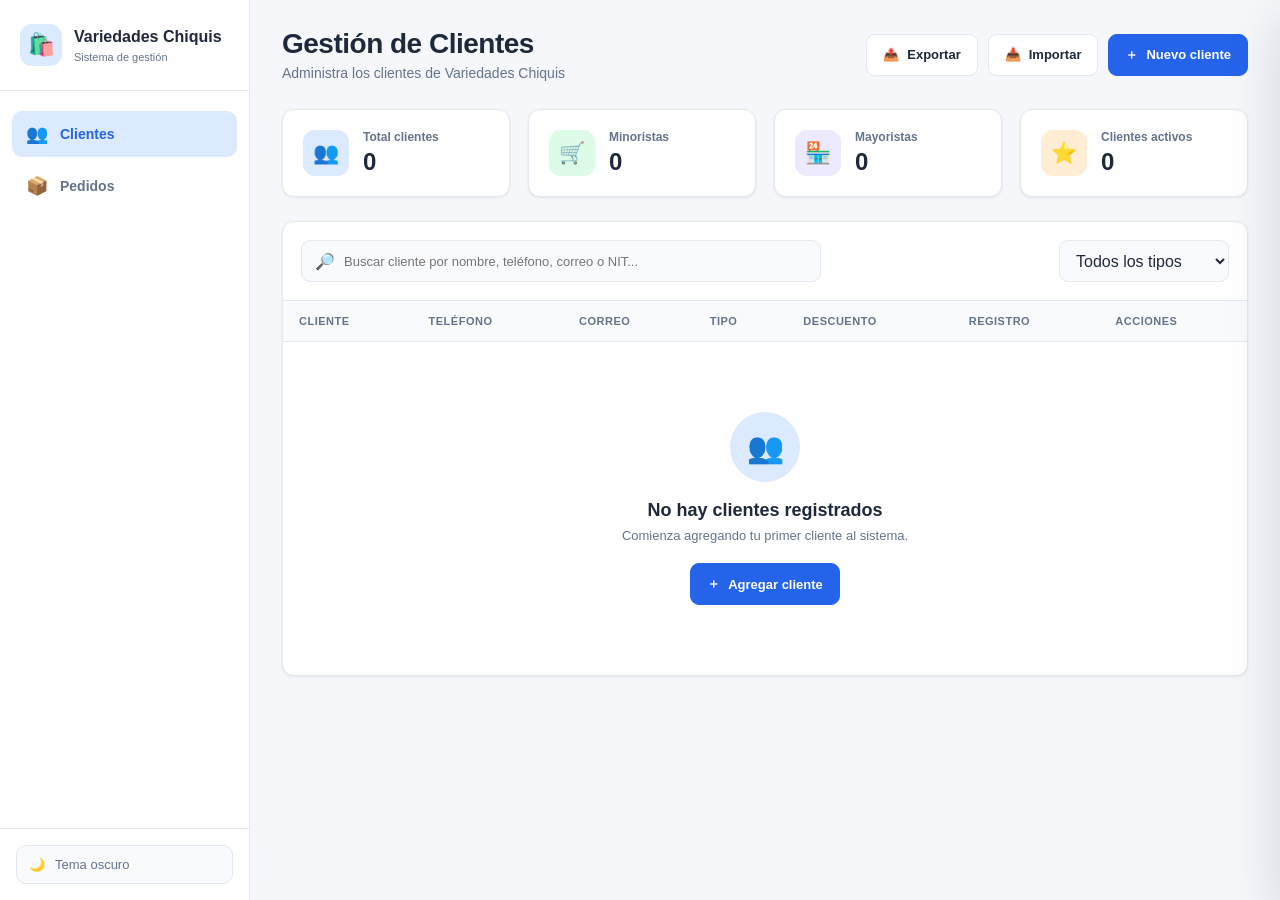
==== commit c01e6ede: "Decimo Octavo cambio - Variedades Chisquis S.A~" ====
--- a/index.html
+++ b/index.html
@@ -1,543 +1,370 @@
 <!DOCTYPE html>
 <html lang="es">
-
 <head>
-
     <meta charset="UTF-8">
-
-    <meta name="viewport"
-          content="width=device-width, initial-scale=1.0">
+    <meta name="viewport" content="width=device-width, initial-scale=1.0">
 
     <title>Variedades Chiquis - Clientes</title>
 
-    <link rel="stylesheet"
-          href="./cliente.css">
-
+    <link href="cliente.css" rel="stylesheet"/>
 </head>
 
 <body>
 
-<div class="app">
-
-    <!-- =====================================================
-         BARRA LATERAL
-    ====================================================== -->
-
-    <aside class="sidebar">
-
-        <div class="brand">
-
-            <div class="brand-icon">
-                🛍️
-            </div>
-
-            <div class="brand-text">
-
-                <h1>
-                    Variedades Chiquis
-                </h1>
-
-                <span>
-                    Sistema de gestión
-                </span>
-
-            </div>
-
-        </div>
-
-
-        <nav class="menu">
-
-            <!-- CLIENTES -->
-            <a href="cliente.html"
-               class="menu-item active"
-               id="btnNavClientes">
-
-                <span class="menu-icon">
-                    👥
-                </span>
-
-                <span>
-                    Clientes
-                </span>
-
-            </a>
-
-
-            <!-- PEDIDOS -->
-            <a href="pedidos.html"
-               class="menu-item"
-               id="btnNavPedidos">
-
-                <span class="menu-icon">
-                    📦
-                </span>
-
-                <span>
-                    Pedidos
-                </span>
-
-            </a>
-
-        </nav>
-
-
-        <div class="sidebar-bottom">
-
-            <button class="theme-btn"
-                    id="btnTema"
-                    type="button">
-
-                <span>
-                    🌙
-                </span>
-
-                <span>
-                    Cambiar tema
-                </span>
-
-            </button>
-
-        </div>
-
-    </aside>
-
-
-    <!-- =====================================================
-         CONTENIDO PRINCIPAL
-    ====================================================== -->
-
-    <main class="main-content">
-
-
-        <!-- ENCABEZADO -->
-
-        <header class="topbar">
-
-            <div class="page-title">
-
-                <h2>
-                    Gestión de Clientes
-                </h2>
-
-                <p>
-                    Administra los clientes de Variedades Chiquis
-                </p>
-
-            </div>
-
-
-            <div class="topbar-actions">
-
-                <button class="btn btn-secondary"
-                        id="btnExportar"
-                        type="button">
-
-                    <span>
-                        📤
-                    </span>
-
-                    Exportar
-
+    <!-- CONTENEDOR PRINCIPAL -->
+    <div class="app">
+
+        <!-- BARRA LATERAL -->
+        <aside class="sidebar">
+
+            <div class="brand">
+                <div class="brand-icon">🛍️</div>
+
+                <div class="brand-text">
+                    <h1>Variedades Chiquis</h1>
+                    <span>Sistema de gestión</span>
+                </div>
+            </div>
+
+            <nav class="menu">
+
+                <a href="cliente.html" class="menu-item active" id="btnNavClientes">
+                    <span class="menu-icon">👥</span>
+                    <span>Clientes</span>
+                </a>
+
+                <a href="pedidos.html" class="menu-item" id="btnNavPedidos">
+                    <span class="menu-icon">📦</span>
+                    <span>Pedidos</span>
+                </a>
+
+            </nav>
+
+            <div class="sidebar-bottom">
+
+                <button class="theme-btn" id="btnTema" type="button">
+                    <span>🌙</span>
+                    <span>Cambiar tema</span>
                 </button>
 
-
-                <button class="btn btn-secondary"
-                        id="btnImportar"
-                        type="button">
-
-                    <span>
-                        📥
-                    </span>
-
-                    Importar
-
-                </button>
-
-
-                <input type="file"
-                       id="archivoImportar"
-                       accept=".json,application/json"
-                       hidden>
-
-
-                <button class="btn btn-primary"
-                        id="btnNuevo"
-                        type="button">
-
-                    <span>
-                        ＋
-                    </span>
-
-                    Nuevo cliente
-
-                </button>
-
-            </div>
-
-        </header>
-
-
-        <!-- =================================================
-             ESTADÍSTICAS
-        ================================================== -->
-
-        <section class="stats-grid">
-
-
-            <div class="stat-card">
-
-                <div class="stat-icon blue">
-                    👥
-                </div>
-
-                <div>
-
-                    <span>
-                        Total clientes
-                    </span>
-
-                    <strong id="totalClientes">
-                        0
-                    </strong>
-
-                </div>
-
-            </div>
-
-
-            <div class="stat-card">
-
-                <div class="stat-icon green">
-                    🏪
-                </div>
-
-                <div>
-
-                    <span>
-                        Minoristas
-                    </span>
-
-                    <strong id="totalMinoristas">
-                        0
-                    </strong>
-
-                </div>
-
-            </div>
-
-
-            <div class="stat-card">
-
-                <div class="stat-icon orange">
-                    🏢
-                </div>
-
-                <div>
-
-                    <span>
-                        Mayoristas
-                    </span>
-
-                    <strong id="totalMayoristas">
-                        0
-                    </strong>
-
-                </div>
-
-            </div>
-
-
-            <div class="stat-card">
-
-                <div class="stat-icon purple">
-                    ✓
-                </div>
-
-                <div>
-
-                    <span>
-                        Clientes activos
-                    </span>
-
-                    <strong id="totalActivos">
-                        0
-                    </strong>
-
-                </div>
-
-            </div>
-
-        </section>
-
-
-        <!-- =================================================
-             TABLA DE CLIENTES
-        ================================================== -->
-
-        <section class="content-card">
-
-
-            <div class="toolbar">
-
-
-                <div class="search-box">
-
-                    <span class="search-icon">
-                        🔎
-                    </span>
-
-                    <input type="text"
-                           id="buscar"
-                           placeholder="Buscar cliente por nombre, teléfono, correo o NIT...">
-
-                </div>
-
-
-                <div class="filters">
-
-                    <select id="filtroTipo">
-
-                        <option value="">
-                            Todos los tipos
-                        </option>
-
-                        <option value="minorista">
-                            Minorista
-                        </option>
-
-                        <option value="mayorista">
-                            Mayorista
-                        </option>
-
-                    </select>
-
-                </div>
-
-            </div>
-
-
-            <div class="table-container">
-
-
-                <table>
-
-                    <thead>
-
-                        <tr>
-
-                            <th>
-                                Cliente
-                            </th>
-
-                            <th>
-                                Teléfono
-                            </th>
-
-                            <th>
-                                Correo
-                            </th>
-
-                            <th>
-                                Tipo
-                            </th>
-
-                            <th>
-                                Descuento
-                            </th>
-
-                            <th>
-                                Registro
-                            </th>
-
-                            <th>
-                                Acciones
-                            </th>
-
-                        </tr>
-
-                    </thead>
-
-
-                    <tbody id="clientesTabla">
-                    </tbody>
-
-                </table>
-
-
-                <!-- ESTADO VACÍO -->
-
-                <div class="empty-state"
-                     id="estadoVacio">
-
-                    <div class="empty-icon">
+            </div>
+
+        </aside>
+
+
+        <!-- CONTENIDO PRINCIPAL -->
+        <main class="main-content">
+
+            <!-- ENCABEZADO -->
+            <header class="topbar">
+
+                <div class="page-title">
+                    <h2>Gestión de Clientes</h2>
+                    <p>Administra los clientes de Variedades Chiquis</p>
+                </div>
+
+                <div class="topbar-actions">
+
+                    <button class="btn btn-secondary" id="btnExportar" type="button">
+                        <span>📤</span>
+                        Exportar
+                    </button>
+
+                    <button class="btn btn-secondary" id="btnImportar" type="button">
+                        <span>📥</span>
+                        Importar
+                    </button>
+
+                    <input
+                        type="file"
+                        id="archivoImportar"
+                        accept=".json,application/json"
+                        hidden
+                    >
+
+                    <button class="btn btn-primary" id="btnNuevo" type="button">
+                        <span>＋</span>
+                        Nuevo cliente
+                    </button>
+
+                </div>
+
+            </header>
+
+
+            <!-- ESTADÍSTICAS -->
+            <section class="stats-grid">
+
+                <div class="stat-card">
+
+                    <div class="stat-icon blue">
                         👥
                     </div>
 
-                    <h3>
-                        No hay clientes registrados
-                    </h3>
-
-                    <p>
-                        Comienza agregando tu primer cliente al sistema.
-                    </p>
-
-                    <button class="btn btn-primary"
+                    <div class="stat-info">
+                        <span class="stat-label">Total clientes</span>
+                        <strong id="totalClientes">0</strong>
+                    </div>
+
+                </div>
+
+
+                <div class="stat-card">
+
+                    <div class="stat-icon green">
+                        🛒
+                    </div>
+
+                    <div class="stat-info">
+                        <span class="stat-label">Minoristas</span>
+                        <strong id="totalMinoristas">0</strong>
+                    </div>
+
+                </div>
+
+
+                <div class="stat-card">
+
+                    <div class="stat-icon purple">
+                        🏪
+                    </div>
+
+                    <div class="stat-info">
+                        <span class="stat-label">Mayoristas</span>
+                        <strong id="totalMayoristas">0</strong>
+                    </div>
+
+                </div>
+
+
+                <div class="stat-card">
+
+                    <div class="stat-icon orange">
+                        ⭐
+                    </div>
+
+                    <div class="stat-info">
+                        <span class="stat-label">Clientes activos</span>
+                        <strong id="totalActivos">0</strong>
+                    </div>
+
+                </div>
+
+            </section>
+
+
+            <!-- CONTROLES -->
+            <section class="content-card">
+
+                <div class="toolbar">
+
+                    <div class="search-box">
+
+                        <span class="search-icon">🔎</span>
+
+                        <input
+                            type="text"
+                            id="buscar"
+                            placeholder="Buscar cliente por nombre, teléfono, correo o NIT..."
+                        >
+
+                    </div>
+
+
+                    <div class="filters">
+
+                        <select id="filtroTipo">
+                            <option value="">Todos los tipos</option>
+                            <option value="minorista">Minorista</option>
+                            <option value="mayorista">Mayorista</option>
+                        </select>
+
+                    </div>
+
+                </div>
+
+
+                <!-- TABLA -->
+                <div class="table-container">
+
+                    <table>
+
+                        <thead>
+
+                            <tr>
+                                <th>Cliente</th>
+                                <th>Teléfono</th>
+                                <th>Correo</th>
+                                <th>Tipo</th>
+                                <th>Descuento</th>
+                                <th>Registro</th>
+                                <th>Acciones</th>
+                            </tr>
+
+                        </thead>
+
+                        <tbody id="clientesTabla">
+                        </tbody>
+
+                    </table>
+
+
+                    <!-- ESTADO VACÍO -->
+                    <div class="empty-state" id="estadoVacio">
+
+                        <div class="empty-icon">
+                            👥
+                        </div>
+
+                        <h3>No hay clientes registrados</h3>
+
+                        <p>
+                            Comienza agregando tu primer cliente al sistema.
+                        </p>
+
+                        <button
+                            class="btn btn-primary"
                             id="btnNuevoVacio"
-                            type="button">
-
-                        <span>
-                            ＋
-                        </span>
-
-                        Agregar cliente
-
-                    </button>
-
-                </div>
-
-            </div>
-
-        </section>
-
-    </main>
-
-</div>
-
-
-<!-- =====================================================
-     FONDO OSCURO DEL PANEL
-====================================================== -->
-
-<div class="overlay"
-     id="overlay"></div>
-
-
-<!-- =====================================================
-     PANEL DE CLIENTE
-====================================================== -->
-
-<aside class="side-panel"
-       id="panelCliente">
-
-
-    <div class="panel-header">
-
-        <div>
-
-            <h2 id="tituloPanel">
-                Nuevo cliente
-            </h2>
-
-            <p>
-                Completa la información del cliente
-            </p>
-
-        </div>
-
-
-        <button class="close-btn"
+                            type="button"
+                        >
+                            <span>＋</span>
+                            Agregar cliente
+                        </button>
+
+                    </div>
+
+                </div>
+
+            </section>
+
+        </main>
+
+    </div>
+
+
+    <!-- OVERLAY -->
+    <div class="overlay" id="overlay"></div>
+
+
+    <!-- PANEL DE CLIENTE -->
+    <aside class="side-panel" id="panelCliente">
+
+        <div class="panel-header">
+
+            <div>
+                <h2 id="tituloPanel">Nuevo cliente</h2>
+                <p>Completa la información del cliente</p>
+            </div>
+
+            <button
+                class="close-btn"
                 id="btnCerrarPanel"
                 type="button"
-                aria-label="Cerrar">
-
-            ×
-
-        </button>
-
-    </div>
-
-
-    <form id="clienteForm">
-
-
-        <input type="hidden"
-               id="clienteId">
-
-
-        <div class="panel-body">
-
-
-            <!-- INFORMACIÓN PERSONAL -->
-
-            <div class="form-section">
-
-                <h3>
-                    Información personal
-                </h3>
-
-
-                <div class="form-row">
+                aria-label="Cerrar"
+            >
+                ×
+            </button>
+
+        </div>
+
+
+        <form id="clienteForm">
+
+            <input type="hidden" id="clienteId">
+
+
+            <div class="panel-body">
+
+                <!-- INFORMACIÓN PERSONAL -->
+                <div class="form-section">
+
+                    <h3>Información personal</h3>
 
 
                     <div class="form-group">
 
                         <label for="nombre">
-                            Nombre completo *
+                            Nombre completo
+                            <span>*</span>
                         </label>
 
-                        <input type="text"
-                               id="nombre"
-                               required>
-
-                    </div>
-
-
-                    <div class="form-group">
-
-                        <label for="telefono">
-                            Teléfono *
-                        </label>
-
-                        <input type="text"
-                               id="telefono"
-                               required>
-
-                    </div>
-
-                </div>
-
-
-                <div class="form-row">
-
-
-                    <div class="form-group">
-
-                        <label for="email">
-                            Correo electrónico
-                        </label>
-
-                        <input type="email"
-                               id="email">
-
-                    </div>
-
-
-                    <div class="form-group">
-
-                        <label for="dpi">
-                            DPI
-                        </label>
-
-                        <input type="text"
-                               id="dpi">
-
-                    </div>
-
-                </div>
-
-
-                <div class="form-row">
-
-
-                    <div class="form-group">
-
-                        <label for="nit">
-                            NIT
-                        </label>
-
-                        <input type="text"
-                               id="nit">
+                        <input
+                            type="text"
+                            id="nombre"
+                            placeholder="Ej. María López"
+                            autocomplete="name"
+                        >
+
+                    </div>
+
+
+                    <div class="form-row">
+
+                        <div class="form-group">
+
+                            <label for="telefono">
+                                Teléfono
+                                <span>*</span>
+                            </label>
+
+                            <input
+                                type="tel"
+                                id="telefono"
+                                placeholder="Ej. 5555-5555"
+                                autocomplete="tel"
+                            >
+
+                        </div>
+
+
+                        <div class="form-group">
+
+                            <label for="email">
+                                Correo electrónico
+                            </label>
+
+                            <input
+                                type="email"
+                                id="email"
+                                placeholder="cliente@correo.com"
+                                autocomplete="email"
+                            >
+
+                        </div>
+
+                    </div>
+
+
+                    <div class="form-row">
+
+                        <div class="form-group">
+
+                            <label for="dpi">
+                                DPI
+                            </label>
+
+                            <input
+                                type="text"
+                                id="dpi"
+                                placeholder="Número de DPI"
+                            >
+
+                        </div>
+
+
+                        <div class="form-group">
+
+                            <label for="nit">
+                                NIT
+                            </label>
+
+                            <input
+                                type="text"
+                                id="nit"
+                                placeholder="Ej. 1234567-8"
+                            >
+
+                        </div>
 
                     </div>
 
@@ -548,243 +375,210 @@
                             Dirección
                         </label>
 
-                        <input type="text"
-                               id="direccion">
-
-                    </div>
-
-                </div>
-
-            </div>
-
-
-            <!-- TIPO DE CLIENTE -->
-
-            <div class="form-section">
-
-                <h3>
-                    Tipo de cliente
-                </h3>
-
-
-                <div class="type-options">
-
-
-                    <label class="type-card">
-
-                        <input type="radio"
-                               name="tipoCliente"
-                               id="tipoMinorista"
-                               value="minorista"
-                               checked>
-
-                        <span>
-                            🏪
-                        </span>
-
-                        <div>
-
-                            <strong>
-                                Minorista
-                            </strong>
-
-                            <small>
-                                Compra para consumo personal
-                            </small>
-
-                        </div>
-
-                    </label>
-
-
-                    <label class="type-card">
-
-                        <input type="radio"
-                               name="tipoCliente"
-                               id="tipoMayorista"
-                               value="mayorista">
-
-                        <span>
-                            🏢
-                        </span>
-
-                        <div>
-
-                            <strong>
-                                Mayorista
-                            </strong>
-
-                            <small>
-                                Compra grandes cantidades
-                            </small>
-
-                        </div>
-
-                    </label>
-
-
-                </div>
-
-            </div>
-
-
-            <!-- CONDICIONES COMERCIALES -->
-
-            <div class="form-section">
-
-                <h3>
-                    Condiciones comerciales
-                </h3>
-
-
-                <div class="form-row">
-
-
-                    <div class="form-group">
-
-                        <label for="descuento">
-                            Descuento (%)
+                        <textarea
+                            id="direccion"
+                            rows="3"
+                            placeholder="Dirección del cliente"
+                        ></textarea>
+
+                    </div>
+
+                </div>
+
+
+                <!-- TIPO DE CLIENTE -->
+                <div class="form-section">
+
+                    <h3>Tipo de cliente</h3>
+
+
+                    <div class="type-options">
+
+                        <label class="type-option">
+
+                            <input
+                                type="radio"
+                                name="tipoCliente"
+                                id="tipoMinorista"
+                                value="minorista"
+                                checked
+                            >
+
+                            <span class="type-card">
+
+                                <span class="type-icon">
+                                    🛒
+                                </span>
+
+                                <span>
+                                    <strong>Minorista</strong>
+                                    <small>Compra para consumo personal</small>
+                                </span>
+
+                            </span>
+
                         </label>
 
-                        <input type="number"
-                               id="descuento"
-                               min="0"
-                               max="100"
-                               step="0.01"
-                               value="0">
-
-                    </div>
-
-
-                    <div class="form-group">
-
-                        <label for="limiteCredito">
-                            Límite de crédito
+
+                        <label class="type-option">
+
+                            <input
+                                type="radio"
+                                name="tipoCliente"
+                                id="tipoMayorista"
+                                value="mayorista"
+                            >
+
+                            <span class="type-card">
+
+                                <span class="type-icon">
+                                    🏪
+                                </span>
+
+                                <span>
+                                    <strong>Mayorista</strong>
+                                    <small>Compra grandes cantidades</small>
+                                </span>
+
+                            </span>
+
                         </label>
 
-                        <input type="number"
-                               id="limiteCredito"
-                               min="0"
-                               step="0.01"
-                               value="0">
-
-                    </div>
-
-                </div>
+                    </div>
+
+                </div>
+
+
+                <!-- CONDICIONES COMERCIALES -->
+                <div class="form-section">
+
+                    <h3>Condiciones comerciales</h3>
+
+
+                    <div class="form-row">
+
+                        <div class="form-group">
+
+                            <label for="descuento">
+                                Descuento (%)
+                            </label>
+
+                            <input
+                                type="number"
+                                id="descuento"
+                                min="0"
+                                max="100"
+                                step="0.01"
+                                value="0"
+                            >
+
+                        </div>
+
+
+                        <div class="form-group">
+
+                            <label for="limiteCredito">
+                                Límite de crédito (Q)
+                            </label>
+
+                            <input
+                                type="number"
+                                id="limiteCredito"
+                                min="0"
+                                step="0.01"
+                                value="0"
+                            >
+
+                        </div>
+
+                    </div>
+
+                </div>
+
+            </div>
+
+
+            <!-- FOOTER DEL FORMULARIO -->
+            <div class="panel-footer">
+
+                <button
+                    class="btn btn-secondary"
+                    id="btnCancelar"
+                    type="button"
+                >
+                    Cancelar
+                </button>
+
+                <button
+                    class="btn btn-primary"
+                    type="submit"
+                >
+                    <span>✓</span>
+                    Guardar cliente
+                </button>
+
+            </div>
+
+        </form>
+
+    </aside>
+
+
+    <!-- MODAL DE CONFIRMACIÓN -->
+    <div class="modal-container" id="modalConfirmacion">
+
+        <div class="modal">
+
+            <div class="modal-icon warning">
+                ⚠️
+            </div>
+
+            <h3 id="modalTitulo">
+                ¿Eliminar cliente?
+            </h3>
+
+            <p id="modalMensaje">
+                Esta acción no se puede deshacer.
+            </p>
+
+            <div class="modal-actions">
+
+                <button
+                    class="btn btn-secondary"
+                    id="btnModalCancelar"
+                    type="button"
+                >
+                    Cancelar
+                </button>
+
+                <button
+                    class="btn btn-danger"
+                    id="btnModalConfirmar"
+                    type="button"
+                >
+                    Eliminar
+                </button>
 
             </div>
 
         </div>
 
-
-        <!-- BOTONES -->
-
-        <div class="panel-footer">
-
-
-            <button class="btn btn-secondary"
-                    id="btnCancelar"
-                    type="button">
-
-                Cancelar
-
-            </button>
-
-
-            <button class="btn btn-primary"
-                    type="submit">
-
-                <span>
-                    ✓
-                </span>
-
-                Guardar cliente
-
-            </button>
-
-
-        </div>
-
-    </form>
-
-</aside>
-
-
-<!-- =====================================================
-     MODAL ELIMINAR
-====================================================== -->
-
-<div class="modal-container"
-     id="modalConfirmacion">
-
-
-    <div class="modal">
-
-
-        <div class="modal-icon warning">
-            ⚠️
-        </div>
-
-
-        <h3 id="modalTitulo">
-            ¿Eliminar cliente?
-        </h3>
-
-
-        <p id="modalMensaje">
-            Esta acción no se puede deshacer.
-        </p>
-
-
-        <div class="modal-actions">
-
-
-            <button class="btn btn-secondary"
-                    id="btnModalCancelar"
-                    type="button">
-
-                Cancelar
-
-            </button>
-
-
-            <button class="btn btn-danger"
-                    id="btnModalConfirmar"
-                    type="button">
-
-                Eliminar
-
-            </button>
-
-
-        </div>
-
     </div>
 
-</div>
-
-
-<!-- =====================================================
-     TOAST
-====================================================== -->
-
-<div class="toast"
-     id="toast">
-
-    <span id="toastIcon">
-        ✓
-    </span>
-
-    <span id="toastMensaje">
-        Operación realizada correctamente.
-    </span>
-
-</div>
-
-
-<!-- JAVASCRIPT -->
-
-<script src="./cliente.js"></script>
+
+    <!-- NOTIFICACIÓN -->
+    <div class="toast" id="toast">
+
+        <span id="toastIcon">✓</span>
+
+        <span id="toastMensaje">
+            Operación realizada correctamente.
+        </span>
+
+    </div>
+
+
+    <script src="cliente.js"></script>
 
 </body>
 </html>
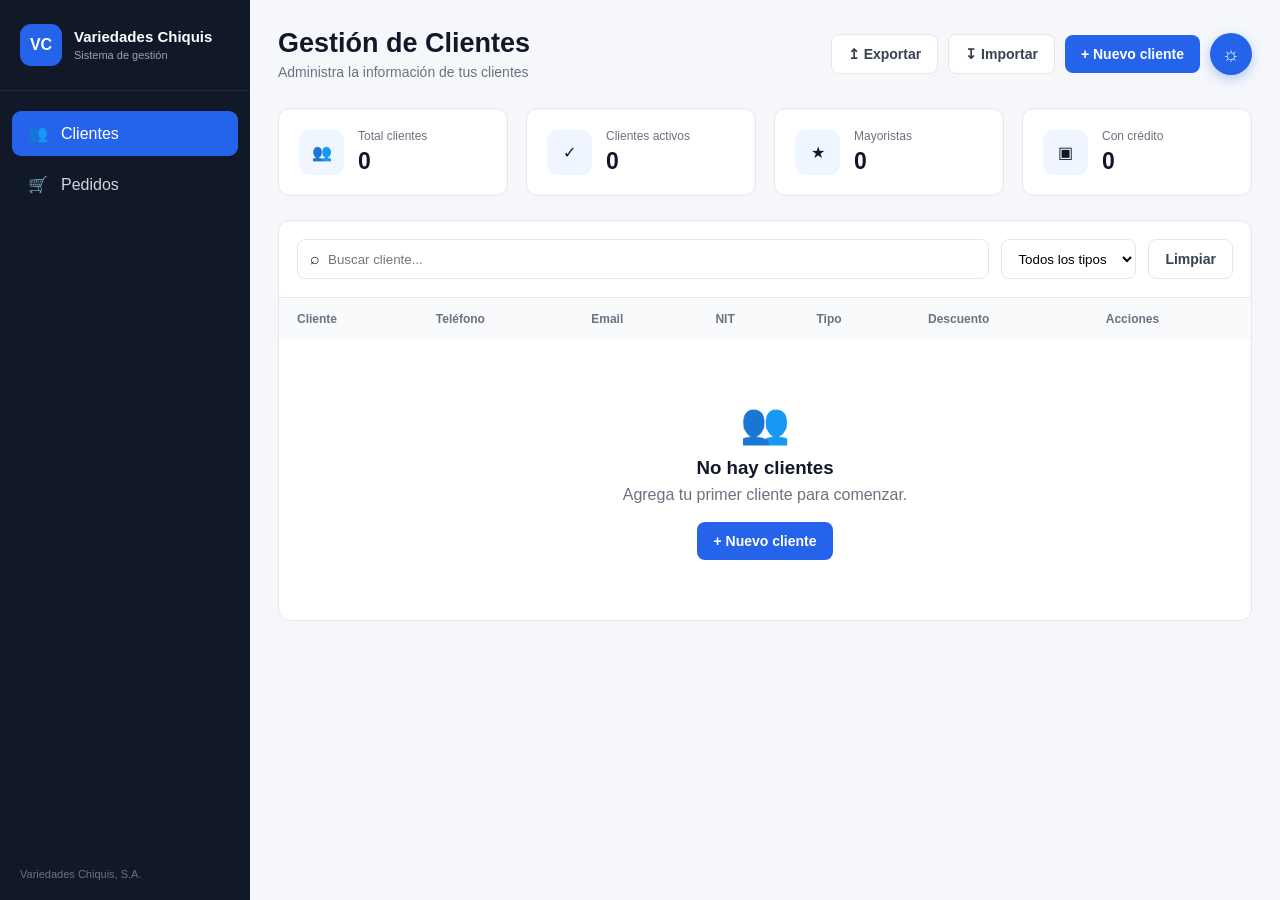
==== commit a08e4087: "Decimo Noveno cambio - Variedades Chisquis S.A~" ====
--- a/index.html
+++ b/index.html
@@ -3,250 +3,178 @@
 <head>
     <meta charset="UTF-8">
     <meta name="viewport" content="width=device-width, initial-scale=1.0">
-
     <title>Variedades Chiquis - Clientes</title>
-
-    <link href="cliente.css" rel="stylesheet"/>
+    <link rel="stylesheet" href="cliente.css">
 </head>
 
 <body>
 
-    <!-- CONTENEDOR PRINCIPAL -->
-    <div class="app">
-
-        <!-- BARRA LATERAL -->
-        <aside class="sidebar">
-
-            <div class="brand">
-                <div class="brand-icon">🛍️</div>
-
-                <div class="brand-text">
-                    <h1>Variedades Chiquis</h1>
-                    <span>Sistema de gestión</span>
-                </div>
-            </div>
-
-            <nav class="menu">
-
-                <a href="cliente.html" class="menu-item active" id="btnNavClientes">
-                    <span class="menu-icon">👥</span>
-                    <span>Clientes</span>
-                </a>
-
-                <a href="pedidos.html" class="menu-item" id="btnNavPedidos">
-                    <span class="menu-icon">📦</span>
-                    <span>Pedidos</span>
-                </a>
-
-            </nav>
-
-            <div class="sidebar-bottom">
-
-                <button class="theme-btn" id="btnTema" type="button">
-                    <span>🌙</span>
-                    <span>Cambiar tema</span>
-                </button>
-
-            </div>
-
-        </aside>
-
-
-        <!-- CONTENIDO PRINCIPAL -->
-        <main class="main-content">
-
-            <!-- ENCABEZADO -->
-            <header class="topbar">
-
-                <div class="page-title">
-                    <h2>Gestión de Clientes</h2>
-                    <p>Administra los clientes de Variedades Chiquis</p>
-                </div>
-
-                <div class="topbar-actions">
-
-                    <button class="btn btn-secondary" id="btnExportar" type="button">
-                        <span>📤</span>
-                        Exportar
+    <aside class="sidebar">
+
+        <div class="brand">
+            <div class="brand-icon">VC</div>
+            <div>
+                <h2>Variedades Chiquis</h2>
+                <span>Sistema de gestión</span>
+            </div>
+        </div>
+
+        <nav class="menu">
+
+            <a href="cliente.html" class="menu-item active" id="btnNavClientes">
+                <span class="menu-icon">👥</span>
+                <span>Clientes</span>
+            </a>
+
+            <a href="pedidos.html" class="menu-item" id="btnNavPedidos">
+                <span class="menu-icon">🛒</span>
+                <span>Pedidos</span>
+            </a>
+
+        </nav>
+
+        <div class="sidebar-footer">
+            <span>Variedades Chiquis, S.A.</span>
+        </div>
+
+    </aside>
+
+
+    <main class="main-content">
+
+        <header class="topbar">
+
+            <div>
+                <h1>Gestión de Clientes</h1>
+                <p>Administra la información de tus clientes</p>
+            </div>
+
+            <div class="topbar-actions">
+
+                <button class="btn-secondary" id="btnExportar">
+                    ↥ Exportar
+                </button>
+
+                <label class="btn-secondary import-label">
+                    ↧ Importar
+                    <input type="file" id="inputImportar" accept=".json" hidden>
+                </label>
+
+                <button class="btn-primary" id="btnNuevo">
+                    + Nuevo cliente
+                </button>
+
+                <button class="theme-toggle" id="btnTema" title="Cambiar tema">
+                    ☼
+                </button>
+
+            </div>
+
+        </header>
+
+
+        <section class="stats-grid">
+
+            <div class="stat-card">
+                <div class="stat-icon blue">👥</div>
+                <div>
+                    <span>Total clientes</span>
+                    <strong id="totalClientes">0</strong>
+                </div>
+            </div>
+
+            <div class="stat-card">
+                <div class="stat-icon green">✓</div>
+                <div>
+                    <span>Clientes activos</span>
+                    <strong id="clientesActivos">0</strong>
+                </div>
+            </div>
+
+            <div class="stat-card">
+                <div class="stat-icon orange">★</div>
+                <div>
+                    <span>Mayoristas</span>
+                    <strong id="clientesMayoristas">0</strong>
+                </div>
+            </div>
+
+            <div class="stat-card">
+                <div class="stat-icon purple">▣</div>
+                <div>
+                    <span>Con crédito</span>
+                    <strong id="clientesCredito">0</strong>
+                </div>
+            </div>
+
+        </section>
+
+
+        <section class="content-card">
+
+            <div class="table-toolbar">
+
+                <div class="search-box">
+                    <span>⌕</span>
+                    <input
+                        type="text"
+                        id="searchClientes"
+                        placeholder="Buscar cliente..."
+                    >
+                </div>
+
+                <select id="filtroTipo">
+                    <option value="">Todos los tipos</option>
+                    <option value="minorista">Minorista</option>
+                    <option value="mayorista">Mayorista</option>
+                </select>
+
+                <button class="btn-secondary" id="btnLimpiar">
+                    Limpiar
+                </button>
+
+            </div>
+
+
+            <div class="table-container">
+
+                <table>
+
+                    <thead>
+                        <tr>
+                            <th>Cliente</th>
+                            <th>Teléfono</th>
+                            <th>Email</th>
+                            <th>NIT</th>
+                            <th>Tipo</th>
+                            <th>Descuento</th>
+                            <th>Acciones</th>
+                        </tr>
+                    </thead>
+
+                    <tbody id="clientesBody"></tbody>
+
+                </table>
+
+                <div class="empty-state" id="emptyClientes">
+                    <div class="empty-icon">👥</div>
+                    <h3>No hay clientes</h3>
+                    <p>Agrega tu primer cliente para comenzar.</p>
+                    <button class="btn-primary" id="btnNuevoVacio">
+                        + Nuevo cliente
                     </button>
-
-                    <button class="btn btn-secondary" id="btnImportar" type="button">
-                        <span>📥</span>
-                        Importar
-                    </button>
-
-                    <input
-                        type="file"
-                        id="archivoImportar"
-                        accept=".json,application/json"
-                        hidden
-                    >
-
-                    <button class="btn btn-primary" id="btnNuevo" type="button">
-                        <span>＋</span>
-                        Nuevo cliente
-                    </button>
-
-                </div>
-
-            </header>
-
-
-            <!-- ESTADÍSTICAS -->
-            <section class="stats-grid">
-
-                <div class="stat-card">
-
-                    <div class="stat-icon blue">
-                        👥
-                    </div>
-
-                    <div class="stat-info">
-                        <span class="stat-label">Total clientes</span>
-                        <strong id="totalClientes">0</strong>
-                    </div>
-
-                </div>
-
-
-                <div class="stat-card">
-
-                    <div class="stat-icon green">
-                        🛒
-                    </div>
-
-                    <div class="stat-info">
-                        <span class="stat-label">Minoristas</span>
-                        <strong id="totalMinoristas">0</strong>
-                    </div>
-
-                </div>
-
-
-                <div class="stat-card">
-
-                    <div class="stat-icon purple">
-                        🏪
-                    </div>
-
-                    <div class="stat-info">
-                        <span class="stat-label">Mayoristas</span>
-                        <strong id="totalMayoristas">0</strong>
-                    </div>
-
-                </div>
-
-
-                <div class="stat-card">
-
-                    <div class="stat-icon orange">
-                        ⭐
-                    </div>
-
-                    <div class="stat-info">
-                        <span class="stat-label">Clientes activos</span>
-                        <strong id="totalActivos">0</strong>
-                    </div>
-
-                </div>
-
-            </section>
-
-
-            <!-- CONTROLES -->
-            <section class="content-card">
-
-                <div class="toolbar">
-
-                    <div class="search-box">
-
-                        <span class="search-icon">🔎</span>
-
-                        <input
-                            type="text"
-                            id="buscar"
-                            placeholder="Buscar cliente por nombre, teléfono, correo o NIT..."
-                        >
-
-                    </div>
-
-
-                    <div class="filters">
-
-                        <select id="filtroTipo">
-                            <option value="">Todos los tipos</option>
-                            <option value="minorista">Minorista</option>
-                            <option value="mayorista">Mayorista</option>
-                        </select>
-
-                    </div>
-
-                </div>
-
-
-                <!-- TABLA -->
-                <div class="table-container">
-
-                    <table>
-
-                        <thead>
-
-                            <tr>
-                                <th>Cliente</th>
-                                <th>Teléfono</th>
-                                <th>Correo</th>
-                                <th>Tipo</th>
-                                <th>Descuento</th>
-                                <th>Registro</th>
-                                <th>Acciones</th>
-                            </tr>
-
-                        </thead>
-
-                        <tbody id="clientesTabla">
-                        </tbody>
-
-                    </table>
-
-
-                    <!-- ESTADO VACÍO -->
-                    <div class="empty-state" id="estadoVacio">
-
-                        <div class="empty-icon">
-                            👥
-                        </div>
-
-                        <h3>No hay clientes registrados</h3>
-
-                        <p>
-                            Comienza agregando tu primer cliente al sistema.
-                        </p>
-
-                        <button
-                            class="btn btn-primary"
-                            id="btnNuevoVacio"
-                            type="button"
-                        >
-                            <span>＋</span>
-                            Agregar cliente
-                        </button>
-
-                    </div>
-
-                </div>
-
-            </section>
-
-        </main>
-
-    </div>
-
-
-    <!-- OVERLAY -->
+                </div>
+
+            </div>
+
+        </section>
+
+    </main>
+
+
     <div class="overlay" id="overlay"></div>
 
 
-    <!-- PANEL DE CLIENTE -->
     <aside class="side-panel" id="panelCliente">
 
         <div class="panel-header">
@@ -256,12 +184,7 @@
                 <p>Completa la información del cliente</p>
             </div>
 
-            <button
-                class="close-btn"
-                id="btnCerrarPanel"
-                type="button"
-                aria-label="Cerrar"
-            >
+            <button class="btn-cerrar-panel" id="btnCerrarPanel">
                 ×
             </button>
 
@@ -272,215 +195,141 @@
 
             <input type="hidden" id="clienteId">
 
-
             <div class="panel-body">
 
-                <!-- INFORMACIÓN PERSONAL -->
-                <div class="form-section">
-
-                    <h3>Información personal</h3>
-
-
-                    <div class="form-group">
-
-                        <label for="nombre">
-                            Nombre completo
-                            <span>*</span>
-                        </label>
-
-                        <input
-                            type="text"
-                            id="nombre"
-                            placeholder="Ej. María López"
-                            autocomplete="name"
-                        >
-
-                    </div>
-
-
-                    <div class="form-row">
-
-                        <div class="form-group">
-
-                            <label for="telefono">
-                                Teléfono
-                                <span>*</span>
-                            </label>
-
-                            <input
-                                type="tel"
+                <section class="form-section">
+
+                    <div class="section-title">
+                        <h3>Información personal</h3>
+                        <p>Datos principales del cliente</p>
+                    </div>
+
+                    <div class="form-grid">
+
+                        <div class="form-group full">
+                            <label for="nombre">Nombre completo *</label>
+                            <input
+                                type="text"
+                                id="nombre"
+                                placeholder="Nombre del cliente"
+                                required
+                            >
+                        </div>
+
+                        <div class="form-group">
+                            <label for="telefono">Teléfono *</label>
+                            <input
+                                type="text"
                                 id="telefono"
-                                placeholder="Ej. 5555-5555"
-                                autocomplete="tel"
-                            >
-
-                        </div>
-
-
-                        <div class="form-group">
-
-                            <label for="email">
-                                Correo electrónico
-                            </label>
-
+                                placeholder="0000-0000"
+                                required
+                            >
+                        </div>
+
+                        <div class="form-group">
+                            <label for="email">Correo electrónico</label>
                             <input
                                 type="email"
                                 id="email"
-                                placeholder="cliente@correo.com"
-                                autocomplete="email"
-                            >
-
-                        </div>
-
-                    </div>
-
-
-                    <div class="form-row">
-
-                        <div class="form-group">
-
-                            <label for="dpi">
-                                DPI
-                            </label>
-
+                                placeholder="correo@ejemplo.com"
+                            >
+                        </div>
+
+                        <div class="form-group">
+                            <label for="dpi">DPI</label>
                             <input
                                 type="text"
                                 id="dpi"
-                                placeholder="Número de DPI"
-                            >
-
-                        </div>
-
-
-                        <div class="form-group">
-
-                            <label for="nit">
-                                NIT
-                            </label>
-
+                                placeholder="0000 00000 0000"
+                            >
+                        </div>
+
+                        <div class="form-group">
+                            <label for="nit">NIT</label>
                             <input
                                 type="text"
                                 id="nit"
-                                placeholder="Ej. 1234567-8"
-                            >
-
-                        </div>
-
-                    </div>
-
-
-                    <div class="form-group">
-
-                        <label for="direccion">
-                            Dirección
-                        </label>
-
-                        <textarea
-                            id="direccion"
-                            rows="3"
-                            placeholder="Dirección del cliente"
-                        ></textarea>
-
-                    </div>
-
-                </div>
-
-
-                <!-- TIPO DE CLIENTE -->
-                <div class="form-section">
-
-                    <h3>Tipo de cliente</h3>
-
-
-                    <div class="type-options">
-
-                        <label class="type-option">
-
+                                placeholder="0000000-0"
+                            >
+                        </div>
+
+                        <div class="form-group full">
+                            <label for="direccion">Dirección</label>
+                            <textarea
+                                id="direccion"
+                                rows="3"
+                                placeholder="Dirección del cliente"
+                            ></textarea>
+                        </div>
+
+                    </div>
+
+                </section>
+
+
+                <section class="form-section">
+
+                    <div class="section-title">
+                        <h3>Tipo de cliente</h3>
+                        <p>Selecciona la categoría</p>
+                    </div>
+
+                    <div class="radio-cards">
+
+                        <label class="radio-card">
                             <input
                                 type="radio"
                                 name="tipoCliente"
-                                id="tipoMinorista"
                                 value="minorista"
                                 checked
                             >
-
-                            <span class="type-card">
-
-                                <span class="type-icon">
-                                    🛒
-                                </span>
-
-                                <span>
-                                    <strong>Minorista</strong>
-                                    <small>Compra para consumo personal</small>
-                                </span>
-
+                            <span>
+                                <strong>Minorista</strong>
+                                <small>Compra individual</small>
                             </span>
-
                         </label>
 
-
-                        <label class="type-option">
-
+                        <label class="radio-card">
                             <input
                                 type="radio"
                                 name="tipoCliente"
-                                id="tipoMayorista"
                                 value="mayorista"
                             >
-
-                            <span class="type-card">
-
-                                <span class="type-icon">
-                                    🏪
-                                </span>
-
-                                <span>
-                                    <strong>Mayorista</strong>
-                                    <small>Compra grandes cantidades</small>
-                                </span>
-
+                            <span>
+                                <strong>Mayorista</strong>
+                                <small>Compras al por mayor</small>
                             </span>
-
                         </label>
 
                     </div>
 
-                </div>
-
-
-                <!-- CONDICIONES COMERCIALES -->
-                <div class="form-section">
-
-                    <h3>Condiciones comerciales</h3>
-
-
-                    <div class="form-row">
-
-                        <div class="form-group">
-
-                            <label for="descuento">
-                                Descuento (%)
-                            </label>
-
+                </section>
+
+
+                <section class="form-section">
+
+                    <div class="section-title">
+                        <h3>Condiciones comerciales</h3>
+                        <p>Configuración de compra</p>
+                    </div>
+
+                    <div class="form-grid">
+
+                        <div class="form-group">
+                            <label for="descuento">Descuento (%)</label>
                             <input
                                 type="number"
                                 id="descuento"
                                 min="0"
                                 max="100"
-                                step="0.01"
                                 value="0"
                             >
-
-                        </div>
-
-
-                        <div class="form-group">
-
+                        </div>
+
+                        <div class="form-group">
                             <label for="limiteCredito">
                                 Límite de crédito (Q)
                             </label>
-
                             <input
                                 type="number"
                                 id="limiteCredito"
@@ -488,32 +337,29 @@
                                 step="0.01"
                                 value="0"
                             >
-
-                        </div>
-
-                    </div>
-
-                </div>
-
-            </div>
-
-
-            <!-- FOOTER DEL FORMULARIO -->
+                        </div>
+
+                    </div>
+
+                </section>
+
+            </div>
+
+
             <div class="panel-footer">
 
                 <button
-                    class="btn btn-secondary"
+                    type="button"
+                    class="btn-cancelar"
                     id="btnCancelar"
-                    type="button"
                 >
                     Cancelar
                 </button>
 
                 <button
-                    class="btn btn-primary"
                     type="submit"
+                    class="btn-guardar"
                 >
-                    <span>✓</span>
                     Guardar cliente
                 </button>
 
@@ -524,38 +370,26 @@
     </aside>
 
 
-    <!-- MODAL DE CONFIRMACIÓN -->
-    <div class="modal-container" id="modalConfirmacion">
-
-        <div class="modal">
-
-            <div class="modal-icon warning">
-                ⚠️
-            </div>
-
-            <h3 id="modalTitulo">
-                ¿Eliminar cliente?
-            </h3>
-
-            <p id="modalMensaje">
+    <div class="modal" id="modalConfirmacion">
+
+        <div class="modal-content">
+
+            <div class="modal-icon">⚠</div>
+
+            <h3>Eliminar cliente</h3>
+
+            <p>
+                ¿Estás seguro de que deseas eliminar este cliente?
                 Esta acción no se puede deshacer.
             </p>
 
             <div class="modal-actions">
 
-                <button
-                    class="btn btn-secondary"
-                    id="btnModalCancelar"
-                    type="button"
-                >
+                <button class="btn-cancelar" id="btnCancelarEliminar">
                     Cancelar
                 </button>
 
-                <button
-                    class="btn btn-danger"
-                    id="btnModalConfirmar"
-                    type="button"
-                >
+                <button class="btn-danger" id="btnConfirmarEliminar">
                     Eliminar
                 </button>
 
@@ -566,17 +400,7 @@
     </div>
 
 
-    <!-- NOTIFICACIÓN -->
-    <div class="toast" id="toast">
-
-        <span id="toastIcon">✓</span>
-
-        <span id="toastMensaje">
-            Operación realizada correctamente.
-        </span>
-
-    </div>
-
+    <div class="toast" id="toast"></div>
 
     <script src="cliente.js"></script>
 
--- a/cliente.css
+++ b/cliente.css
@@ -1,921 +1,382 @@
-/* =========================================================
-   VARIEDADES CHIQUIS
-   ESTILOS - GESTIÓN DE CLIENTES
-   ========================================================= */
+* {
+    box-sizing: border-box;
+    margin: 0;
+    padding: 0;
+}
 
 :root {
     --primary: #2563eb;
     --primary-dark: #1d4ed8;
-    --primary-light: #dbeafe;
-
-    --success: #16a34a;
-    --success-light: #dcfce7;
-
-    --warning: #f59e0b;
-    --warning-light: #fef3c7;
-
-    --danger: #dc2626;
-    --danger-light: #fee2e2;
-
-    --purple: #7c3aed;
-    --purple-light: #ede9fe;
-
-    --orange: #ea580c;
-    --orange-light: #ffedd5;
-
-    --bg: #f5f7fb;
-    --surface: #ffffff;
-    --surface-secondary: #f8fafc;
-
-    --text: #1e293b;
-    --text-secondary: #64748b;
-    --text-light: #94a3b8;
-
-    --border: #e2e8f0;
-
-    --sidebar-width: 250px;
-
-    --shadow-sm: 0 1px 3px rgba(15, 23, 42, 0.08);
-    --shadow-md: 0 8px 25px rgba(15, 23, 42, 0.10);
-    --shadow-lg: 0 20px 50px rgba(15, 23, 42, 0.15);
-
-    --radius-sm: 8px;
-    --radius-md: 12px;
-    --radius-lg: 16px;
-}
-
-
-/* =========================================================
-   TEMA OSCURO
-   ========================================================= */
-
-body.dark {
-    --bg: #0f172a;
-    --surface: #1e293b;
-    --surface-secondary: #172033;
-
-    --text: #f1f5f9;
-    --text-secondary: #cbd5e1;
-    --text-light: #94a3b8;
-
-    --border: #334155;
-
-    --shadow-sm: 0 1px 3px rgba(0, 0, 0, 0.25);
-    --shadow-md: 0 8px 25px rgba(0, 0, 0, 0.30);
-    --shadow-lg: 0 20px 50px rgba(0, 0, 0, 0.40);
-}
-
-
-/* =========================================================
-   RESET
-   ========================================================= */
-
-* {
-    margin: 0;
-    padding: 0;
-    box-sizing: border-box;
-}
-
-
-html {
-    min-height: 100%;
-}
-
+    --background: #f5f7fb;
+    --card: #ffffff;
+    --text: #111827;
+    --muted: #6b7280;
+    --border: #e5e7eb;
+}
 
 body {
+    font-family: Arial, Helvetica, sans-serif;
+    background: var(--background);
+    color: var(--text);
     min-height: 100vh;
-
-    font-family:
-        Inter,
-        -apple-system,
-        BlinkMacSystemFont,
-        "Segoe UI",
-        Roboto,
-        Arial,
-        sans-serif;
-
-    background: var(--bg);
-    color: var(--text);
-
-    transition:
-        background-color 0.25s ease,
-        color 0.25s ease;
-}
-
-
-button,
-input,
-select,
-textarea {
-    font: inherit;
-}
-
-
-button {
-    cursor: pointer;
-}
-
-
-a {
-    color: inherit;
-    text-decoration: none;
-}
-
-
-/* =========================================================
-   APP
-   ========================================================= */
-
-.app {
-    min-height: 100vh;
-    display: flex;
-}
-
-
-/* =========================================================
-   SIDEBAR
-   ========================================================= */
+}
+
+body.modal-open {
+    overflow: hidden;
+}
+
+
+/* SIDEBAR */
 
 .sidebar {
     position: fixed;
-
     left: 0;
     top: 0;
-    bottom: 0;
-
-    width: var(--sidebar-width);
-
+    width: 250px;
+    height: 100vh;
+    background: #111827;
+    color: white;
     display: flex;
     flex-direction: column;
-
-    background: var(--surface);
-
-    border-right: 1px solid var(--border);
-
-    z-index: 100;
-}
-
+    z-index: 10;
+}
 
 .brand {
     display: flex;
     align-items: center;
-
     gap: 12px;
-
     padding: 24px 20px;
-
-    border-bottom: 1px solid var(--border);
-}
-
+    border-bottom: 1px solid rgba(255,255,255,.08);
+}
 
 .brand-icon {
     width: 42px;
     height: 42px;
-
+    border-radius: 11px;
+    background: #2563eb;
     display: flex;
     align-items: center;
     justify-content: center;
-
-    border-radius: 12px;
-
-    background: var(--primary-light);
-
-    font-size: 22px;
-}
-
-
-.brand-text h1 {
-    font-size: 16px;
-    line-height: 1.2;
-
-    font-weight: 800;
-}
-
-
-.brand-text span {
-    display: block;
-
-    margin-top: 4px;
-
-    color: var(--text-secondary);
-
+    font-weight: bold;
+}
+
+.brand h2 {
+    font-size: 15px;
+}
+
+.brand span {
     font-size: 11px;
-}
-
-
-/* =========================================================
-   MENU
-   ========================================================= */
+    color: #9ca3af;
+}
 
 .menu {
-    display: flex;
-    flex-direction: column;
-
-    gap: 6px;
-
     padding: 20px 12px;
 }
 
-
 .menu-item {
     display: flex;
     align-items: center;
-
     gap: 12px;
-
-    padding: 12px 14px;
-
-    border-radius: 10px;
-
-    color: var(--text-secondary);
-
+    padding: 13px 15px;
+    margin-bottom: 6px;
+    border-radius: 9px;
+    color: #d1d5db;
+    text-decoration: none;
+    transition: .2s;
+}
+
+.menu-item:hover {
+    background: rgba(255,255,255,.07);
+    color: white;
+}
+
+.menu-item.active {
+    background: #2563eb;
+    color: white;
+}
+
+.menu-icon {
+    width: 22px;
+    text-align: center;
+}
+
+.sidebar-footer {
+    margin-top: auto;
+    padding: 20px;
+    color: #6b7280;
+    font-size: 11px;
+}
+
+
+/* MAIN */
+
+.main-content {
+    margin-left: 250px;
+    min-height: 100vh;
+    padding: 28px;
+}
+
+.topbar {
+    display: flex;
+    justify-content: space-between;
+    align-items: center;
+    margin-bottom: 28px;
+}
+
+.topbar h1 {
+    font-size: 27px;
+    margin-bottom: 5px;
+}
+
+.topbar p {
+    color: var(--muted);
+    font-size: 14px;
+}
+
+.topbar-actions {
+    display: flex;
+    gap: 10px;
+    align-items: center;
+}
+
+
+/* BUTTONS */
+
+.btn-primary,
+.btn-secondary,
+.btn-danger,
+.btn-cancelar,
+.btn-guardar {
+    border: none;
+    border-radius: 8px;
+    padding: 11px 16px;
     font-size: 14px;
     font-weight: 600;
-
-    transition:
-        background-color 0.2s ease,
-        color 0.2s ease,
-        transform 0.2s ease;
-}
-
-
-.menu-item:hover {
-    background: var(--surface-secondary);
-    color: var(--text);
-}
-
-
-.menu-item.active {
-    background: var(--primary-light);
-    color: var(--primary);
-}
-
-
-.menu-icon {
-    width: 22px;
-
-    display: flex;
-    justify-content: center;
-
-    font-size: 18px;
-}
-
-
-.sidebar-bottom {
-    margin-top: auto;
-
-    padding: 16px;
-
-    border-top: 1px solid var(--border);
-}
-
-
-.theme-btn {
-    width: 100%;
-
-    display: flex;
-    align-items: center;
-
-    gap: 10px;
-
-    padding: 11px 12px;
-
+    cursor: pointer;
+    transition: .2s;
+}
+
+.btn-primary,
+.btn-guardar {
+    background: var(--primary);
+    color: white;
+}
+
+.btn-primary:hover,
+.btn-guardar:hover {
+    background: var(--primary-dark);
+}
+
+.btn-secondary {
+    background: white;
     border: 1px solid var(--border);
-    border-radius: 10px;
-
-    background: var(--surface-secondary);
-
-    color: var(--text-secondary);
-
-    font-size: 13px;
-
-    transition: 0.2s ease;
-}
-
-
-.theme-btn:hover {
-    background: var(--primary-light);
-    color: var(--primary);
-}
-
-
-/* =========================================================
-   CONTENIDO
-   ========================================================= */
-
-.main-content {
-    width: calc(100% - var(--sidebar-width));
-
-    margin-left: var(--sidebar-width);
-
-    padding: 28px 32px 40px;
-}
-
-
-/* =========================================================
-   TOPBAR
-   ========================================================= */
-
-.topbar {
-    display: flex;
-    align-items: center;
-    justify-content: space-between;
-
-    gap: 20px;
-
-    margin-bottom: 28px;
-}
-
-
-.page-title h2 {
-    font-size: 28px;
-    font-weight: 800;
-
-    letter-spacing: -0.5px;
-}
-
-
-.page-title p {
-    margin-top: 5px;
-
-    color: var(--text-secondary);
-
-    font-size: 14px;
-}
-
-
-.topbar-actions {
-    display: flex;
-    align-items: center;
-
-    gap: 10px;
-}
-
-
-/* =========================================================
-   BOTONES
-   ========================================================= */
-
-.btn {
-    min-height: 42px;
-
-    display: inline-flex;
-    align-items: center;
-    justify-content: center;
-
-    gap: 8px;
-
-    padding: 0 16px;
-
-    border: 1px solid transparent;
-    border-radius: 9px;
-
-    font-size: 13px;
-    font-weight: 700;
-
-    transition:
-        background-color 0.2s ease,
-        border-color 0.2s ease,
-        color 0.2s ease,
-        transform 0.15s ease,
-        box-shadow 0.2s ease;
-}
-
-
-.btn:hover {
-    transform: translateY(-1px);
-}
-
-
-.btn:active {
-    transform: translateY(0);
-}
-
-
-.btn-primary {
-    background: var(--primary);
-    color: #ffffff;
-
-    border-color: var(--primary);
-}
-
-
-.btn-primary:hover {
-    background: var(--primary-dark);
-    border-color: var(--primary-dark);
-
-    box-shadow: 0 5px 15px rgba(37, 99, 235, 0.25);
-}
-
-
-.btn-secondary {
-    background: var(--surface);
-    color: var(--text);
-
-    border-color: var(--border);
-}
-
+    color: #374151;
+}
 
 .btn-secondary:hover {
-    background: var(--surface-secondary);
-}
-
-
-.btn-danger {
-    background: var(--danger);
-    color: #ffffff;
-
-    border-color: var(--danger);
-}
-
-
-.btn-danger:hover {
-    background: #b91c1c;
-}
-
-
-/* =========================================================
-   ESTADÍSTICAS
-   ========================================================= */
+    background: #f9fafb;
+}
+
+.import-label {
+    cursor: pointer;
+}
+
+
+/* TEMA */
+
+.theme-toggle {
+    width: 42px;
+    height: 42px;
+    border: none;
+    border-radius: 50%;
+    background: #2563eb;
+    color: white;
+    font-size: 20px;
+    cursor: pointer;
+    box-shadow: 0 4px 12px rgba(37,99,235,.3);
+}
+
+
+/* STATS */
 
 .stats-grid {
     display: grid;
-
     grid-template-columns: repeat(4, 1fr);
-
     gap: 18px;
-
     margin-bottom: 24px;
 }
 
-
 .stat-card {
-    display: flex;
-    align-items: center;
-
+    background: var(--card);
+    border: 1px solid var(--border);
+    border-radius: 12px;
+    padding: 20px;
+    display: flex;
+    align-items: center;
     gap: 14px;
-
-    padding: 20px;
-
-    background: var(--surface);
-
+}
+
+.stat-icon {
+    width: 45px;
+    height: 45px;
+    border-radius: 10px;
+    display: flex;
+    align-items: center;
+    justify-content: center;
+    background: #eff6ff;
+}
+
+.stat-card span {
+    display: block;
+    color: var(--muted);
+    font-size: 12px;
+    margin-bottom: 5px;
+}
+
+.stat-card strong {
+    font-size: 23px;
+}
+
+
+/* TABLE */
+
+.content-card {
+    background: var(--card);
     border: 1px solid var(--border);
-
-    border-radius: var(--radius-md);
-
-    box-shadow: var(--shadow-sm);
-}
-
-
-.stat-icon {
-    width: 46px;
-    height: 46px;
-
-    flex-shrink: 0;
-
-    display: flex;
-    align-items: center;
-    justify-content: center;
-
     border-radius: 12px;
-
-    font-size: 21px;
-}
-
-
-.stat-icon.blue {
-    background: var(--primary-light);
-}
-
-
-.stat-icon.green {
-    background: var(--success-light);
-}
-
-
-.stat-icon.purple {
-    background: var(--purple-light);
-}
-
-
-.stat-icon.orange {
-    background: var(--orange-light);
-}
-
-
-.stat-info {
-    min-width: 0;
-}
-
-
-.stat-label {
-    display: block;
-
-    margin-bottom: 4px;
-
-    color: var(--text-secondary);
-
-    font-size: 12px;
-    font-weight: 600;
-}
-
-
-.stat-info strong {
-    font-size: 24px;
-    font-weight: 800;
-}
-
-
-/* =========================================================
-   CARD DE CONTENIDO
-   ========================================================= */
-
-.content-card {
-    background: var(--surface);
-
+    overflow: hidden;
+}
+
+.table-toolbar {
+    display: flex;
+    gap: 12px;
+    padding: 18px;
+    border-bottom: 1px solid var(--border);
+}
+
+.search-box {
+    flex: 1;
+    display: flex;
+    align-items: center;
+    gap: 8px;
     border: 1px solid var(--border);
-
-    border-radius: var(--radius-md);
-
-    box-shadow: var(--shadow-sm);
-
-    overflow: hidden;
-}
-
-
-/* =========================================================
-   TOOLBAR
-   ========================================================= */
-
-.toolbar {
-    display: flex;
-    align-items: center;
-    justify-content: space-between;
-
-    gap: 16px;
-
-    padding: 18px;
-
-    border-bottom: 1px solid var(--border);
-}
-
-
-.search-box {
-    position: relative;
-
-    width: min(520px, 100%);
-}
-
+    border-radius: 8px;
+    padding: 0 12px;
+}
 
 .search-box input {
     width: 100%;
-
-    height: 42px;
-
-    padding: 0 14px 0 42px;
-
+    border: none;
+    outline: none;
+    padding: 11px 0;
+}
+
+.table-toolbar select {
     border: 1px solid var(--border);
-    border-radius: 9px;
-
-    outline: none;
-
-    background: var(--surface-secondary);
-    color: var(--text);
-
-    font-size: 13px;
-
-    transition: 0.2s ease;
-}
-
-
-.search-box input:focus {
-    border-color: var(--primary);
-
-    box-shadow:
-        0 0 0 3px rgba(37, 99, 235, 0.10);
-}
-
-
-.search-icon {
-    position: absolute;
-
-    left: 14px;
-    top: 50%;
-
-    transform: translateY(-50%);
-
-    color: var(--text-secondary);
-
-    pointer-events: none;
-}
-
-
-.filters {
-    display: flex;
-    gap: 10px;
-}
-
-
-.filters select {
-    height: 42px;
-
-    min-width: 170px;
-
+    border-radius: 8px;
     padding: 0 12px;
-
-    border: 1px solid var(--border);
-    border-radius: 9px;
-
-    outline: none;
-
-    background: var(--surface-secondary);
-    color: var(--text);
-
-    cursor: pointer;
-}
-
-
-.filters select:focus {
-    border-color: var(--primary);
-}
-
-
-/* =========================================================
-   TABLA
-   ========================================================= */
+    background: white;
+}
 
 .table-container {
-    width: 100%;
-
     overflow-x: auto;
 }
-
 
 table {
     width: 100%;
-
     border-collapse: collapse;
-
-    min-width: 900px;
-}
-
-
-thead {
-    background: var(--surface-secondary);
-}
-
+}
 
 th {
-    padding: 14px 16px;
-
-    color: var(--text-secondary);
-
+    text-align: left;
+    padding: 14px 18px;
+    font-size: 12px;
+    color: #6b7280;
+    background: #f9fafb;
+}
+
+td {
+    padding: 15px 18px;
+    border-top: 1px solid var(--border);
+    font-size: 13px;
+}
+
+.client-name {
+    font-weight: 600;
+}
+
+.client-sub {
+    color: #6b7280;
     font-size: 11px;
-    font-weight: 800;
-
-    text-align: left;
-
-    text-transform: uppercase;
-
-    letter-spacing: 0.5px;
-
-    border-bottom: 1px solid var(--border);
-}
-
-
-td {
-    padding: 15px 16px;
-
-    color: var(--text);
-
-    font-size: 13px;
-
-    border-bottom: 1px solid var(--border);
-
-    vertical-align: middle;
-}
-
-
-tbody tr {
-    transition: background-color 0.15s ease;
-}
-
-
-tbody tr:hover {
-    background: var(--surface-secondary);
-}
-
-
-tbody tr:last-child td {
-    border-bottom: 0;
-}
-
-
-/* =========================================================
-   CLIENTE EN TABLA
-   ========================================================= */
-
-.client-cell {
-    display: flex;
-    align-items: center;
-
-    gap: 11px;
-}
-
-
-.client-avatar {
-    width: 38px;
-    height: 38px;
-
-    flex-shrink: 0;
-
-    display: flex;
-    align-items: center;
-    justify-content: center;
-
-    border-radius: 50%;
-
-    background: var(--primary-light);
-    color: var(--primary);
-
-    font-size: 13px;
-    font-weight: 800;
-}
-
-
-.client-name {
-    font-weight: 700;
-}
-
-
-.client-id {
-    display: block;
-
     margin-top: 3px;
-
-    color: var(--text-light);
-
-    font-size: 10px;
-}
-
-
-/* =========================================================
-   BADGES
-   ========================================================= */
+}
 
 .badge {
-    display: inline-flex;
-    align-items: center;
-
+    display: inline-block;
+    padding: 5px 9px;
+    border-radius: 20px;
+    font-size: 11px;
+    font-weight: 600;
+}
+
+.badge-minorista {
+    background: #eff6ff;
+    color: #2563eb;
+}
+
+.badge-mayorista {
+    background: #fff7ed;
+    color: #ea580c;
+}
+
+.action-buttons {
+    display: flex;
     gap: 5px;
-
-    padding: 5px 9px;
-
-    border-radius: 999px;
-
-    font-size: 10px;
-    font-weight: 800;
-
-    text-transform: capitalize;
-}
-
-
-.badge-minorista {
-    background: var(--success-light);
-    color: var(--success);
-}
-
-
-.badge-mayorista {
-    background: var(--purple-light);
-    color: var(--purple);
-}
-
-
-.badge-activo {
-    background: var(--success-light);
-    color: var(--success);
-}
-
-
-/* =========================================================
-   ACCIONES
-   ========================================================= */
-
-.actions {
-    display: flex;
-    align-items: center;
-
-    gap: 5px;
-}
-
+}
 
 .action-btn {
-    width: 34px;
-    height: 34px;
-
-    display: flex;
-    align-items: center;
-    justify-content: center;
-
-    border: 1px solid transparent;
-    border-radius: 8px;
-
-    background: transparent;
-
-    color: var(--text-secondary);
-
-    font-size: 15px;
-
-    transition: 0.2s ease;
-}
-
+    border: 1px solid var(--border);
+    background: white;
+    border-radius: 6px;
+    padding: 6px 8px;
+    cursor: pointer;
+}
 
 .action-btn:hover {
-    background: var(--surface-secondary);
-    color: var(--primary);
-}
-
-
-.action-btn.delete:hover {
-    background: var(--danger-light);
-    color: var(--danger);
-}
-
-
-/* =========================================================
-   ESTADO VACÍO
-   ========================================================= */
+    background: #f3f4f6;
+}
+
+
+/* EMPTY */
 
 .empty-state {
+    text-align: center;
+    padding: 60px 20px;
     display: none;
-
-    padding: 70px 20px;
-
-    text-align: center;
-}
-
-
-.empty-state.show {
-    display: block;
-}
-
+}
 
 .empty-icon {
-    width: 70px;
-    height: 70px;
-
-    display: flex;
-    align-items: center;
-    justify-content: center;
-
-    margin: 0 auto 18px;
-
-    border-radius: 50%;
-
-    background: var(--primary-light);
-
-    font-size: 30px;
-}
-
-
-.empty-state h3 {
-    margin-bottom: 7px;
-
-    font-size: 18px;
-}
-
+    font-size: 40px;
+    margin-bottom: 10px;
+}
 
 .empty-state p {
-    margin-bottom: 20px;
-
-    color: var(--text-secondary);
-
-    font-size: 13px;
-}
-
-
-/* =========================================================
-   OVERLAY
-   ========================================================= */
+    color: var(--muted);
+    margin: 7px 0 18px;
+}
+
+
+/* OVERLAY */
 
 .overlay {
     position: fixed;
-
     inset: 0;
-
-    background: rgba(15, 23, 42, 0.45);
-
+    background: rgba(15,23,42,.45);
+    z-index: 1000;
     opacity: 0;
     visibility: hidden;
-
-    transition:
-        opacity 0.25s ease,
-        visibility 0.25s ease;
-
-    z-index: 900;
-}
-
+    transition: .3s;
+}
 
 .overlay.show {
     opacity: 1;
@@ -923,666 +384,354 @@
 }
 
 
-/* =========================================================
-   PANEL LATERAL
-   ========================================================= */
+/* PANEL */
 
 .side-panel {
     position: fixed;
-
     top: 0;
     right: 0;
-    bottom: 0;
-
-    width: min(560px, 100%);
-
+    width: 520px;
+    max-width: 95vw;
+    height: 100vh;
+    background: white;
+    z-index: 1001;
+    transform: translateX(100%);
+    visibility: hidden;
+    transition: transform .3s ease;
+    box-shadow: -10px 0 35px rgba(0,0,0,.15);
     display: flex;
     flex-direction: column;
-
-    background: var(--surface);
-
-    box-shadow: var(--shadow-lg);
-
-    transform: translateX(100%);
-
-    transition: transform 0.3s ease;
-
-    z-index: 1000;
-}
-
+}
 
 .side-panel.show {
     transform: translateX(0);
-}
-
+    visibility: visible;
+}
 
 .panel-header {
     display: flex;
+    justify-content: space-between;
     align-items: flex-start;
-    justify-content: space-between;
-
-    gap: 15px;
-
-    padding: 22px;
-
+    padding: 24px 28px;
     border-bottom: 1px solid var(--border);
 }
 
-
 .panel-header h2 {
-    font-size: 20px;
-    font-weight: 800;
-}
-
+    font-size: 21px;
+    margin-bottom: 5px;
+}
 
 .panel-header p {
-    margin-top: 4px;
-
-    color: var(--text-secondary);
-
-    font-size: 12px;
-}
-
-
-.close-btn {
-    width: 36px;
-    height: 36px;
-
-    display: flex;
-    align-items: center;
-    justify-content: center;
-
-    border: 0;
-    border-radius: 8px;
-
-    background: var(--surface-secondary);
-
-    color: var(--text-secondary);
-
-    font-size: 24px;
-
-    line-height: 1;
-
-    transition: 0.2s ease;
-}
-
-
-.close-btn:hover {
-    background: var(--danger-light);
-    color: var(--danger);
-}
-
-
-/* =========================================================
-   FORMULARIO
-   ========================================================= */
-
-#clienteForm {
-    height: 100%;
-
-    display: flex;
-    flex-direction: column;
-
-    min-height: 0;
-}
-
+    font-size: 13px;
+    color: var(--muted);
+}
+
+.btn-cerrar-panel {
+    width: 38px;
+    height: 38px;
+    border: none;
+    background: #f3f4f6;
+    border-radius: 9px;
+    font-size: 25px;
+    cursor: pointer;
+}
 
 .panel-body {
     flex: 1;
-
     overflow-y: auto;
-
-    padding: 22px;
-}
-
+    padding: 26px 28px;
+}
 
 .form-section {
-    margin-bottom: 28px;
-}
-
+    padding-bottom: 26px;
+    margin-bottom: 26px;
+    border-bottom: 1px solid var(--border);
+}
 
 .form-section:last-child {
-    margin-bottom: 0;
-}
-
-
-.form-section h3 {
-    margin-bottom: 16px;
-
-    font-size: 14px;
-    font-weight: 800;
-}
-
-
-.form-row {
+    border-bottom: none;
+}
+
+.section-title {
+    margin-bottom: 18px;
+}
+
+.section-title h3 {
+    font-size: 15px;
+    margin-bottom: 4px;
+}
+
+.section-title p {
+    font-size: 12px;
+    color: var(--muted);
+}
+
+.form-grid {
     display: grid;
-
-    grid-template-columns: repeat(2, 1fr);
-
-    gap: 14px;
-}
-
+    grid-template-columns: 1fr 1fr;
+    gap: 17px;
+}
 
 .form-group {
-    margin-bottom: 15px;
-}
-
+    display: flex;
+    flex-direction: column;
+}
+
+.form-group.full {
+    grid-column: 1 / -1;
+}
 
 .form-group label {
-    display: block;
-
+    font-size: 12px;
+    font-weight: 600;
+    color: #374151;
     margin-bottom: 7px;
-
-    color: var(--text);
-
-    font-size: 12px;
-    font-weight: 700;
-}
-
-
-.form-group label span {
-    color: var(--danger);
-}
-
+}
 
 .form-group input,
 .form-group textarea,
 .form-group select {
-    width: 100%;
-
-    border: 1px solid var(--border);
-    border-radius: 9px;
-
+    border: 1px solid #d1d5db;
+    border-radius: 8px;
+    padding: 11px 12px;
     outline: none;
-
-    background: var(--surface-secondary);
-    color: var(--text);
-
     font-size: 13px;
-
-    transition: 0.2s ease;
-}
-
-
-.form-group input,
-.form-group select {
-    height: 42px;
-
-    padding: 0 12px;
-}
-
+    font-family: inherit;
+}
 
 .form-group textarea {
-    padding: 12px;
-
     resize: vertical;
-
-    min-height: 82px;
-}
-
+}
 
 .form-group input:focus,
 .form-group textarea:focus,
 .form-group select:focus {
     border-color: var(--primary);
-
-    background: var(--surface);
-
-    box-shadow:
-        0 0 0 3px rgba(37, 99, 235, 0.10);
-}
-
-
-.form-group input::placeholder,
-.form-group textarea::placeholder {
-    color: var(--text-light);
-}
-
-
-/* =========================================================
-   TIPOS
-   ========================================================= */
-
-.type-options {
+    box-shadow: 0 0 0 3px rgba(37,99,235,.1);
+}
+
+
+/* RADIO */
+
+.radio-cards {
     display: grid;
-
-    grid-template-columns: repeat(2, 1fr);
-
+    grid-template-columns: 1fr 1fr;
     gap: 12px;
 }
 
-
-.type-option {
-    display: block;
-
+.radio-card {
+    border: 1px solid #d1d5db;
+    border-radius: 9px;
+    padding: 13px;
     cursor: pointer;
-}
-
-
-.type-option input {
-    position: absolute;
-
-    opacity: 0;
-
-    pointer-events: none;
-}
-
-
-.type-card {
-    display: flex;
-    align-items: center;
-
+    display: flex;
     gap: 10px;
-
-    padding: 13px;
-
+}
+
+.radio-card:has(input:checked) {
+    border-color: #2563eb;
+    background: #eff6ff;
+}
+
+.radio-card span {
+    display: flex;
+    flex-direction: column;
+}
+
+.radio-card strong {
+    font-size: 13px;
+}
+
+.radio-card small {
+    color: var(--muted);
+    margin-top: 3px;
+}
+
+
+/* FOOTER */
+
+.panel-footer {
+    padding: 18px 28px;
+    border-top: 1px solid var(--border);
+    display: flex;
+    justify-content: flex-end;
+    gap: 10px;
+    background: white;
+}
+
+.btn-cancelar {
+    background: white;
     border: 1px solid var(--border);
-    border-radius: 10px;
-
-    background: var(--surface-secondary);
-
-    transition: 0.2s ease;
-}
-
-
-.type-card:hover {
-    border-color: var(--primary);
-}
-
-
-.type-option input:checked + .type-card {
-    border-color: var(--primary);
-
-    background: var(--primary-light);
-}
-
-
-.type-icon {
-    width: 36px;
-    height: 36px;
-
-    display: flex;
+    color: #374151;
+}
+
+.btn-danger {
+    background: #dc2626;
+    color: white;
+}
+
+
+/* MODAL */
+
+.modal {
+    position: fixed;
+    inset: 0;
+    z-index: 2000;
+    background: rgba(0,0,0,.45);
+    display: none;
     align-items: center;
     justify-content: center;
-
-    border-radius: 9px;
-
-    background: var(--surface);
-
-    font-size: 17px;
-}
-
-
-.type-card strong {
-    display: block;
-
-    font-size: 12px;
-}
-
-
-.type-card small {
-    display: block;
-
-    margin-top: 3px;
-
-    color: var(--text-secondary);
-
-    font-size: 9px;
-}
-
-
-/* =========================================================
-   FOOTER PANEL
-   ========================================================= */
-
-.panel-footer {
+}
+
+.modal.show {
+    display: flex;
+}
+
+.modal-content {
+    width: 400px;
+    max-width: 90%;
+    background: white;
+    border-radius: 14px;
+    padding: 28px;
+    text-align: center;
+}
+
+.modal-icon {
+    font-size: 35px;
+    margin-bottom: 10px;
+}
+
+.modal-content p {
+    color: var(--muted);
+    font-size: 13px;
+    line-height: 1.5;
+    margin: 10px 0 22px;
+}
+
+.modal-actions {
     display: flex;
     justify-content: flex-end;
-
     gap: 10px;
-
-    padding: 16px 22px;
-
-    border-top: 1px solid var(--border);
-
-    background: var(--surface);
-}
-
-
-/* =========================================================
-   MODAL
-   ========================================================= */
-
-.modal-container {
-    position: fixed;
-
-    inset: 0;
-
-    display: flex;
-    align-items: center;
-    justify-content: center;
-
-    padding: 20px;
-
-    background: rgba(15, 23, 42, 0.50);
-
-    opacity: 0;
-    visibility: hidden;
-
-    transition:
-        opacity 0.2s ease,
-        visibility 0.2s ease;
-
-    z-index: 1200;
-}
-
-
-.modal-container.show {
-    opacity: 1;
-    visibility: visible;
-}
-
-
-.modal {
-    width: min(420px, 100%);
-
-    padding: 28px;
-
-    border-radius: 16px;
-
-    background: var(--surface);
-
-    box-shadow: var(--shadow-lg);
-
-    text-align: center;
-
-    transform: translateY(15px) scale(0.98);
-
-    transition: transform 0.2s ease;
-}
-
-
-.modal-container.show .modal {
-    transform: translateY(0) scale(1);
-}
-
-
-.modal-icon {
-    width: 55px;
-    height: 55px;
-
-    display: flex;
-    align-items: center;
-    justify-content: center;
-
-    margin: 0 auto 15px;
-
-    border-radius: 50%;
-
-    font-size: 24px;
-}
-
-
-.modal-icon.warning {
-    background: var(--warning-light);
-}
-
-
-.modal h3 {
-    margin-bottom: 8px;
-
-    font-size: 18px;
-}
-
-
-.modal p {
-    margin-bottom: 22px;
-
-    color: var(--text-secondary);
-
-    font-size: 13px;
-
-    line-height: 1.5;
-}
-
-
-.modal-actions {
-    display: flex;
-    justify-content: center;
-
-    gap: 10px;
-}
-
-
-/* =========================================================
-   TOAST
-   ========================================================= */
+}
+
+
+/* TOAST */
 
 .toast {
     position: fixed;
-
     right: 25px;
     bottom: 25px;
-
-    max-width: 380px;
-
-    display: flex;
-    align-items: center;
-
-    gap: 10px;
-
-    padding: 13px 17px;
-
-    border: 1px solid var(--border);
-    border-radius: 10px;
-
-    background: var(--surface);
-
-    color: var(--text);
-
-    box-shadow: var(--shadow-md);
-
+    background: #111827;
+    color: white;
+    padding: 13px 18px;
+    border-radius: 8px;
     opacity: 0;
-    visibility: hidden;
-
-    transform: translateY(15px);
-
-    transition:
-        opacity 0.25s ease,
-        visibility 0.25s ease,
-        transform 0.25s ease;
-
-    z-index: 1500;
-
-    font-size: 13px;
-}
-
+    transform: translateY(20px);
+    transition: .3s;
+    z-index: 3000;
+}
 
 .toast.show {
     opacity: 1;
-    visibility: visible;
-
     transform: translateY(0);
 }
 
 
-#toastIcon {
-    width: 25px;
-    height: 25px;
-
-    display: flex;
-    align-items: center;
-    justify-content: center;
-
-    border-radius: 50%;
-
-    background: var(--success-light);
-    color: var(--success);
-
-    font-size: 13px;
-    font-weight: 800;
-}
-
-
-/* =========================================================
-   RESPONSIVE
-   ========================================================= */
-
-@media (max-width: 1100px) {
-
+/* DARK */
+
+body.dark-theme {
+    --background: #111827;
+    --card: #1f2937;
+    --text: #f9fafb;
+    --muted: #9ca3af;
+    --border: #374151;
+}
+
+body.dark-theme .btn-secondary,
+body.dark-theme .table-toolbar select,
+body.dark-theme .search-box,
+body.dark-theme .action-btn,
+body.dark-theme .side-panel,
+body.dark-theme .panel-footer,
+body.dark-theme .form-group input,
+body.dark-theme .form-group textarea,
+body.dark-theme .form-group select,
+body.dark-theme .modal-content {
+    background: #1f2937;
+    color: #f9fafb;
+}
+
+body.dark-theme th {
+    background: #111827;
+}
+
+body.dark-theme .panel-header,
+body.dark-theme .form-group label {
+    color: #f9fafb;
+}
+
+body.dark-theme .btn-cerrar-panel {
+    background: #374151;
+    color: white;
+}
+
+
+/* RESPONSIVE */
+
+@media (max-width: 1000px) {
     .stats-grid {
         grid-template-columns: repeat(2, 1fr);
     }
-
-}
-
-
-@media (max-width: 850px) {
-
-    :root {
-        --sidebar-width: 210px;
+}
+
+@media (max-width: 750px) {
+
+    .sidebar {
+        width: 70px;
+    }
+
+    .brand div:last-child,
+    .menu-item span:last-child,
+    .sidebar-footer {
+        display: none;
     }
 
     .main-content {
-        padding: 22px;
+        margin-left: 70px;
     }
 
     .topbar {
+        flex-direction: column;
         align-items: flex-start;
-        flex-direction: column;
-    }
-
-    .topbar-actions {
-        width: 100%;
-        flex-wrap: wrap;
-    }
-
-}
-
-
-@media (max-width: 650px) {
-
-    .sidebar {
-        position: static;
-
-        width: 100%;
-
-        height: auto;
-
-        border-right: 0;
-        border-bottom: 1px solid var(--border);
-    }
-
-    .app {
-        display: block;
-    }
-
-    .brand {
+        gap: 15px;
+    }
+}
+
+@media (max-width: 600px) {
+
+    .main-content {
         padding: 15px;
-    }
-
-    .menu {
-        flex-direction: row;
-
-        padding: 10px;
-    }
-
-    .menu-item {
-        flex: 1;
-
-        justify-content: center;
-    }
-
-    .menu-item span:last-child {
-        display: none;
-    }
-
-    .sidebar-bottom {
-        display: none;
-    }
-
-    .main-content {
-        width: 100%;
-
-        margin-left: 0;
-
-        padding: 18px;
     }
 
     .stats-grid {
         grid-template-columns: 1fr;
     }
 
-    .toolbar {
-        align-items: stretch;
-        flex-direction: column;
-    }
-
-    .search-box {
+    .form-grid,
+    .radio-cards {
+        grid-template-columns: 1fr;
+    }
+
+    .form-group.full {
+        grid-column: auto;
+    }
+
+    .side-panel {
         width: 100%;
-    }
-
-    .filters select {
-        width: 100%;
-    }
-
-    .form-row,
-    .type-options {
-        grid-template-columns: 1fr;
-    }
-
-    .panel-footer {
-        flex-direction: column;
-    }
-
-    .panel-footer .btn {
-        width: 100%;
-    }
-
-}
-
-
-/* =========================================================
-   SCROLLBAR
-   ========================================================= */
-
-::-webkit-scrollbar {
-    width: 8px;
-    height: 8px;
-}
-
-
-::-webkit-scrollbar-track {
-    background: var(--surface-secondary);
-}
-
-
-::-webkit-scrollbar-thumb {
-    background: #cbd5e1;
-
-    border-radius: 20px;
-}
-
-
-body.dark ::-webkit-scrollbar-thumb {
-    background: #475569;
-}
-
-
-/* =========================================================
-   UTILIDADES
-   ========================================================= */
-
-.hidden {
-    display: none !important;
-}
-
-
-.text-center {
-    text-align: center;
-}
-
-
-.text-muted {
-    color: var(--text-secondary);
+        max-width: 100%;
+    }
+
+    .topbar-actions {
+        flex-wrap: wrap;
+    }
 }
